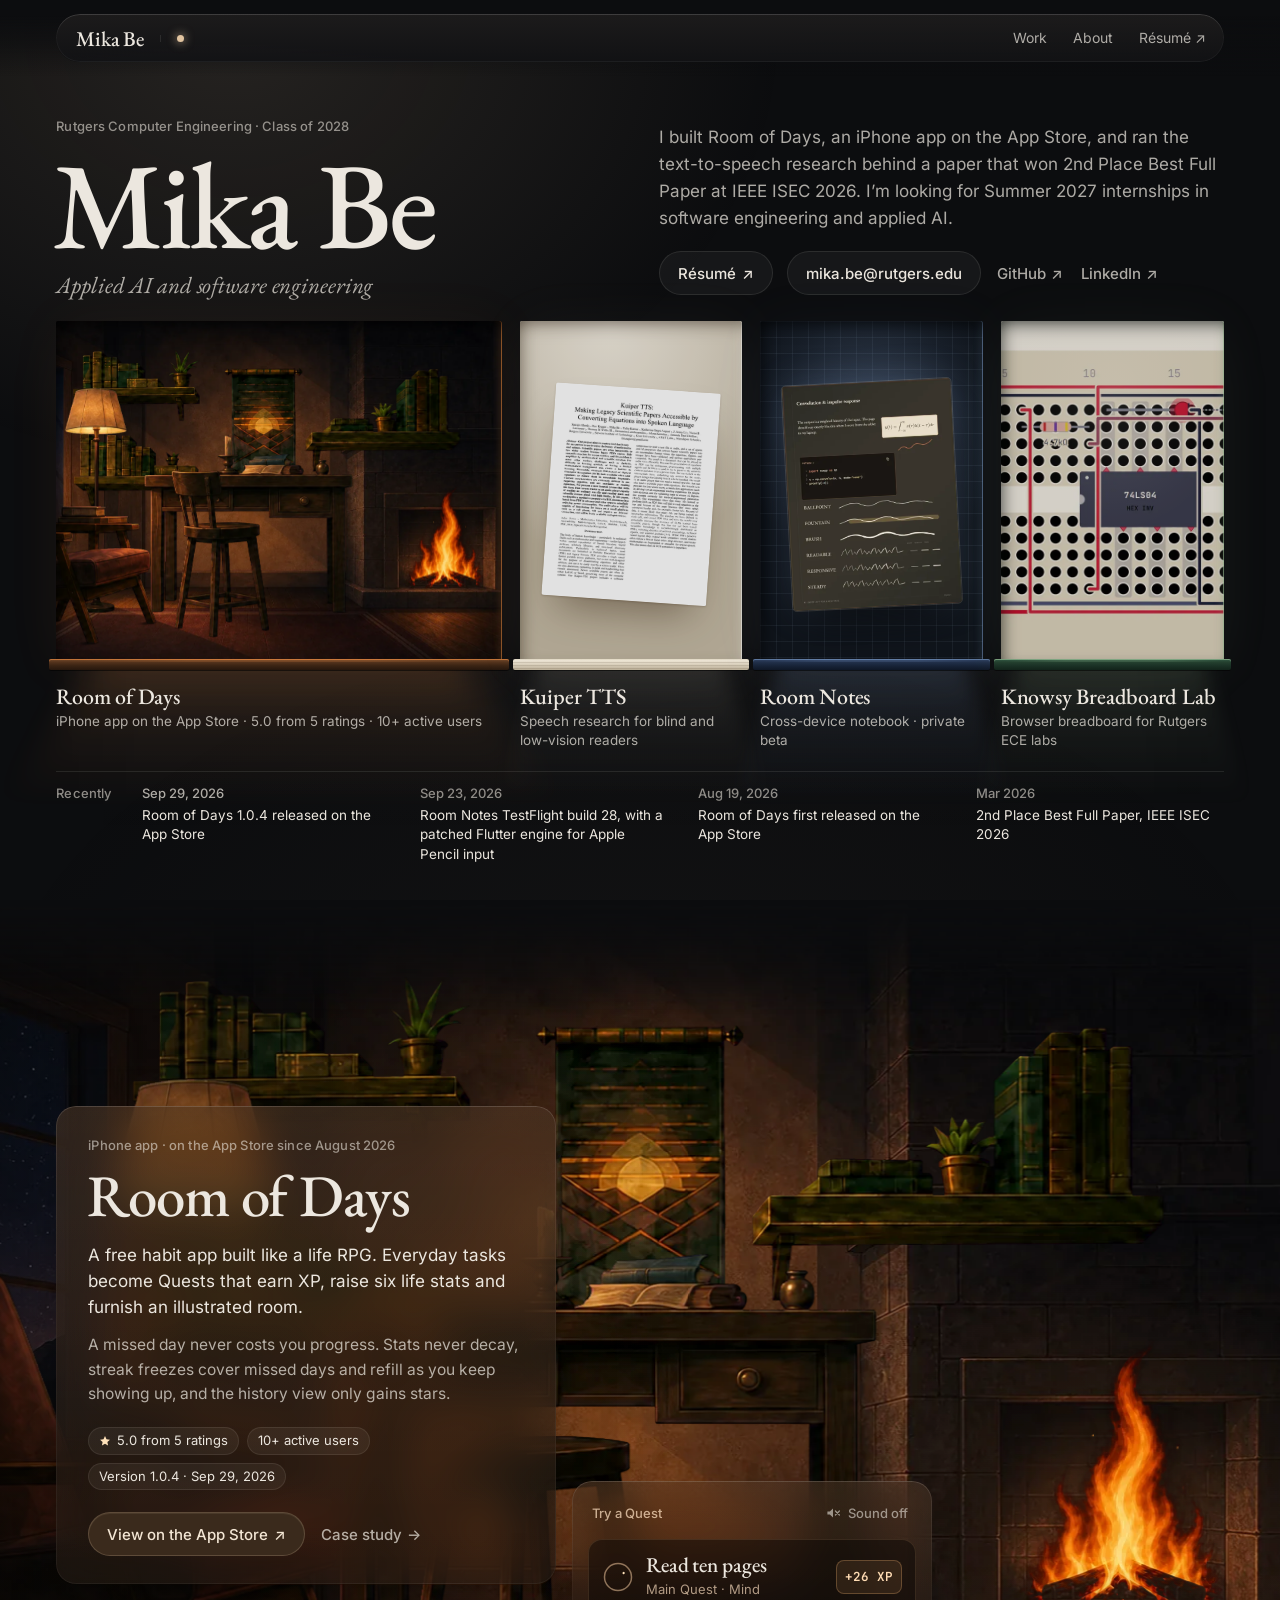
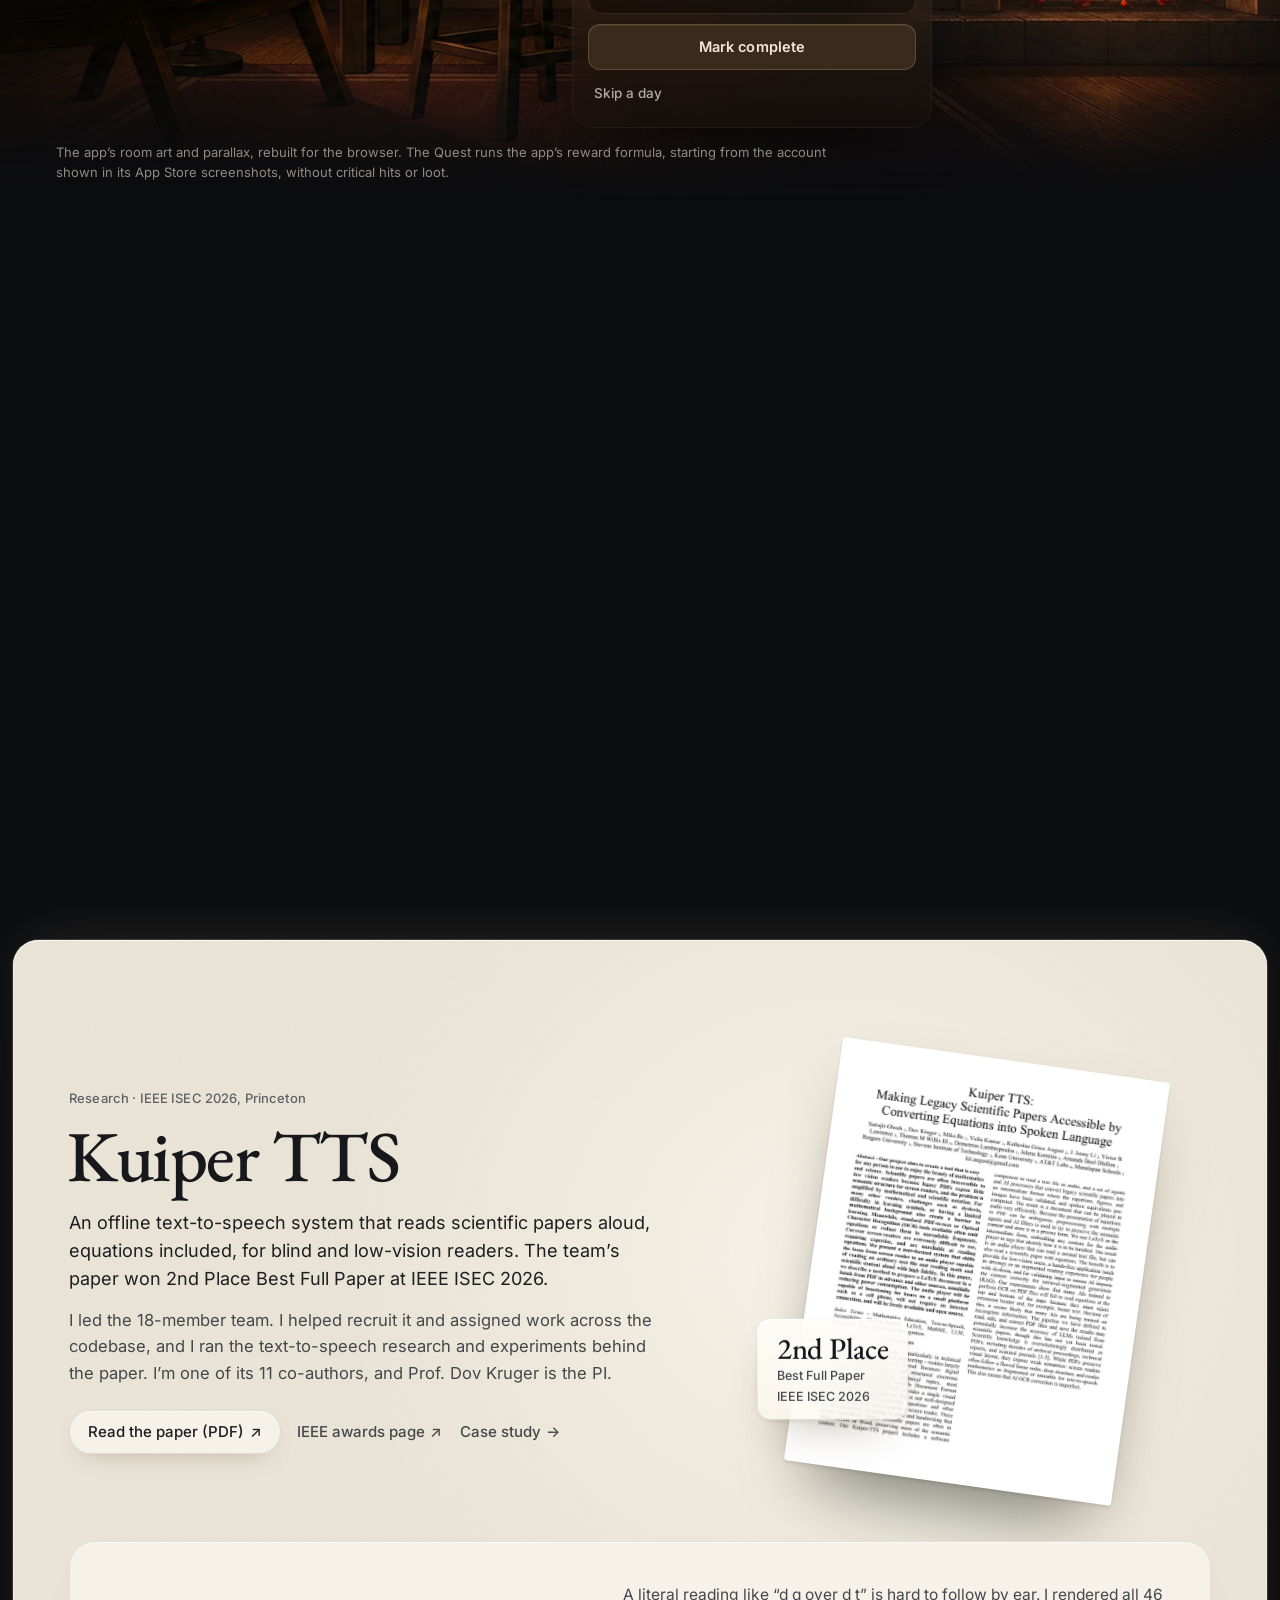
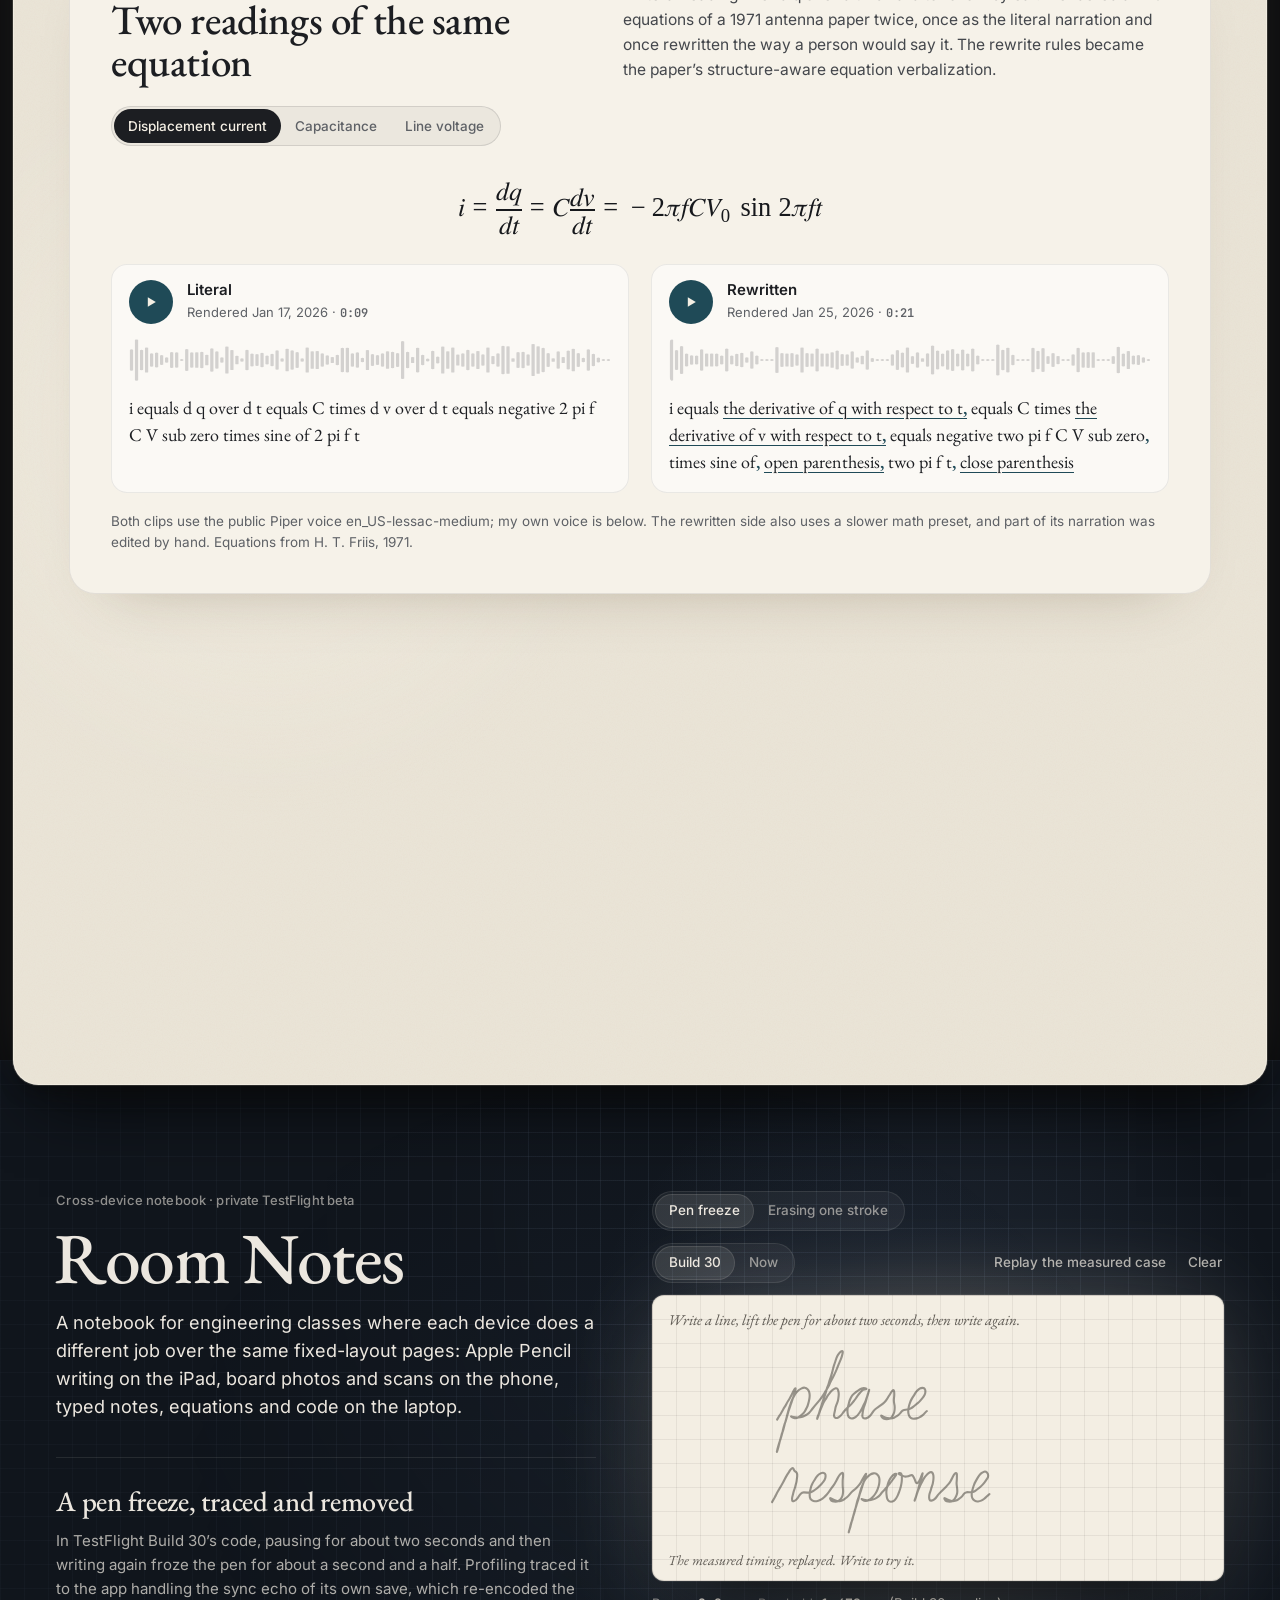
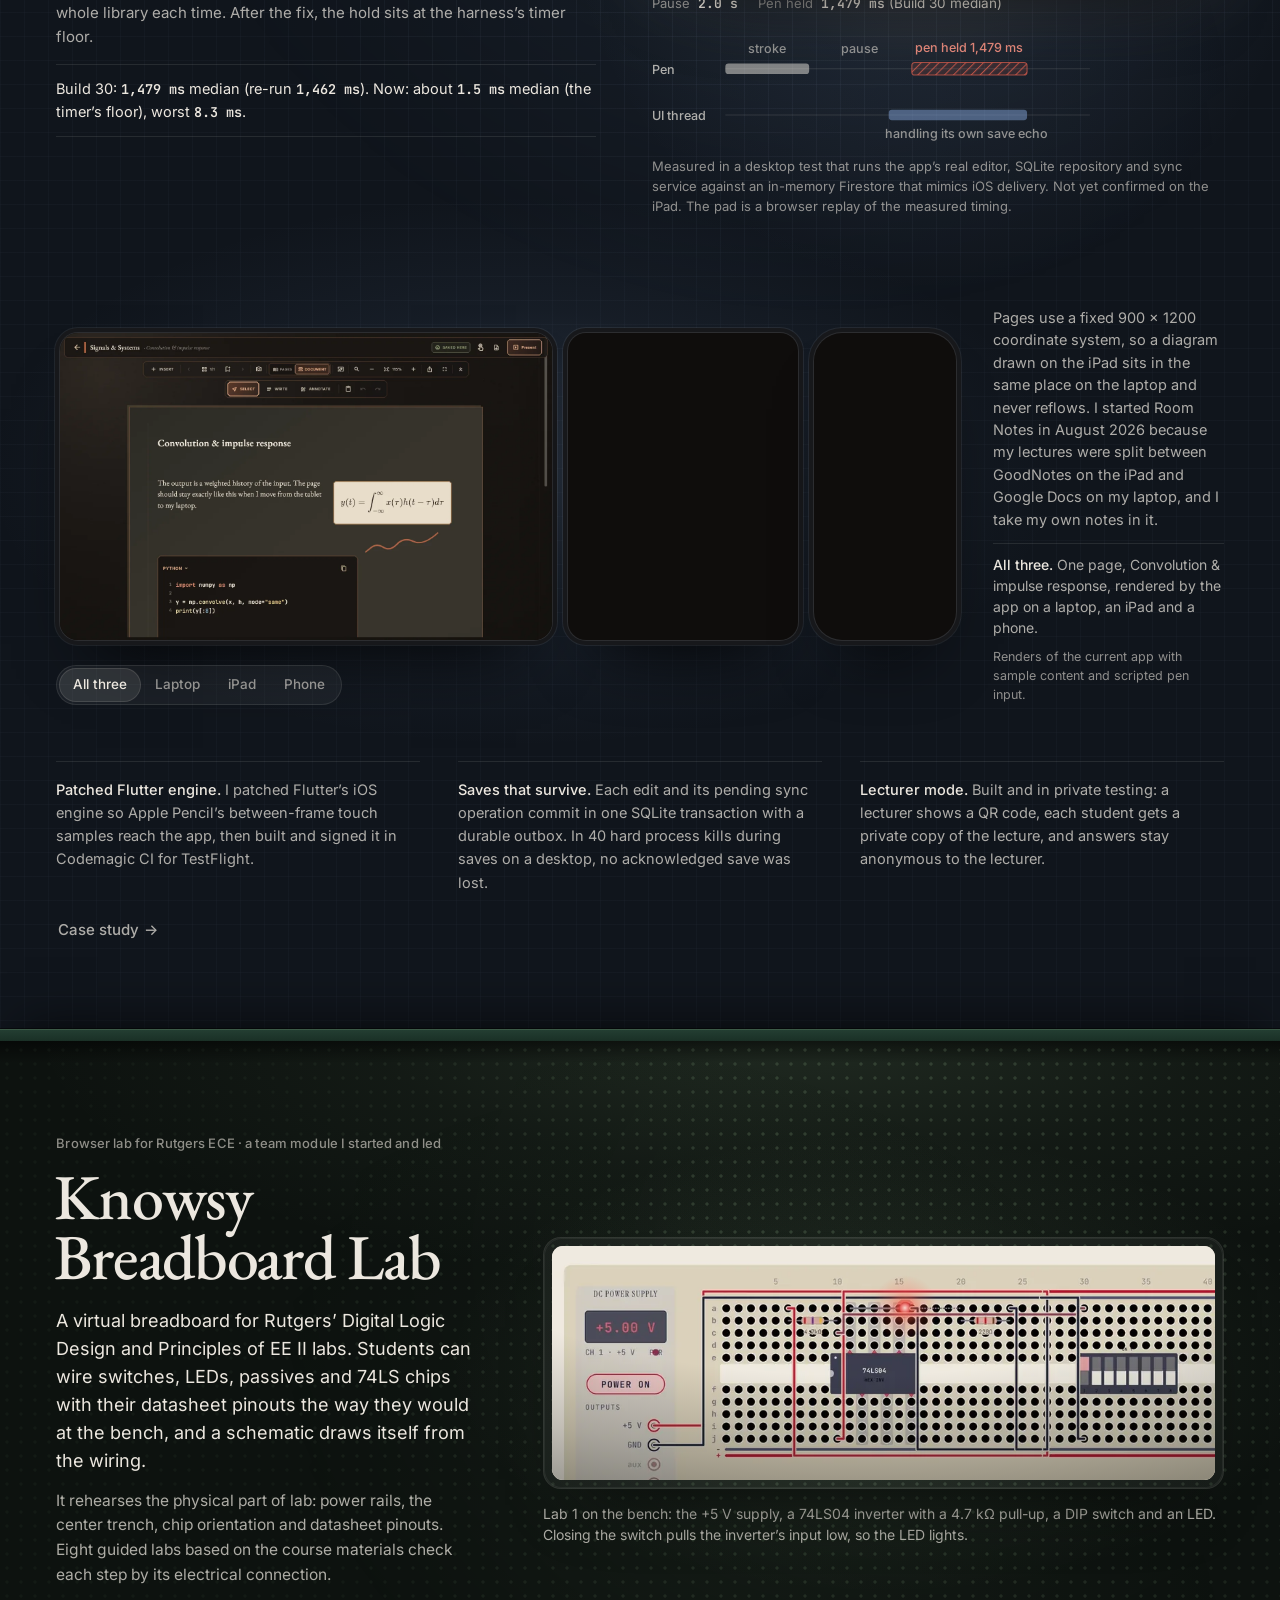
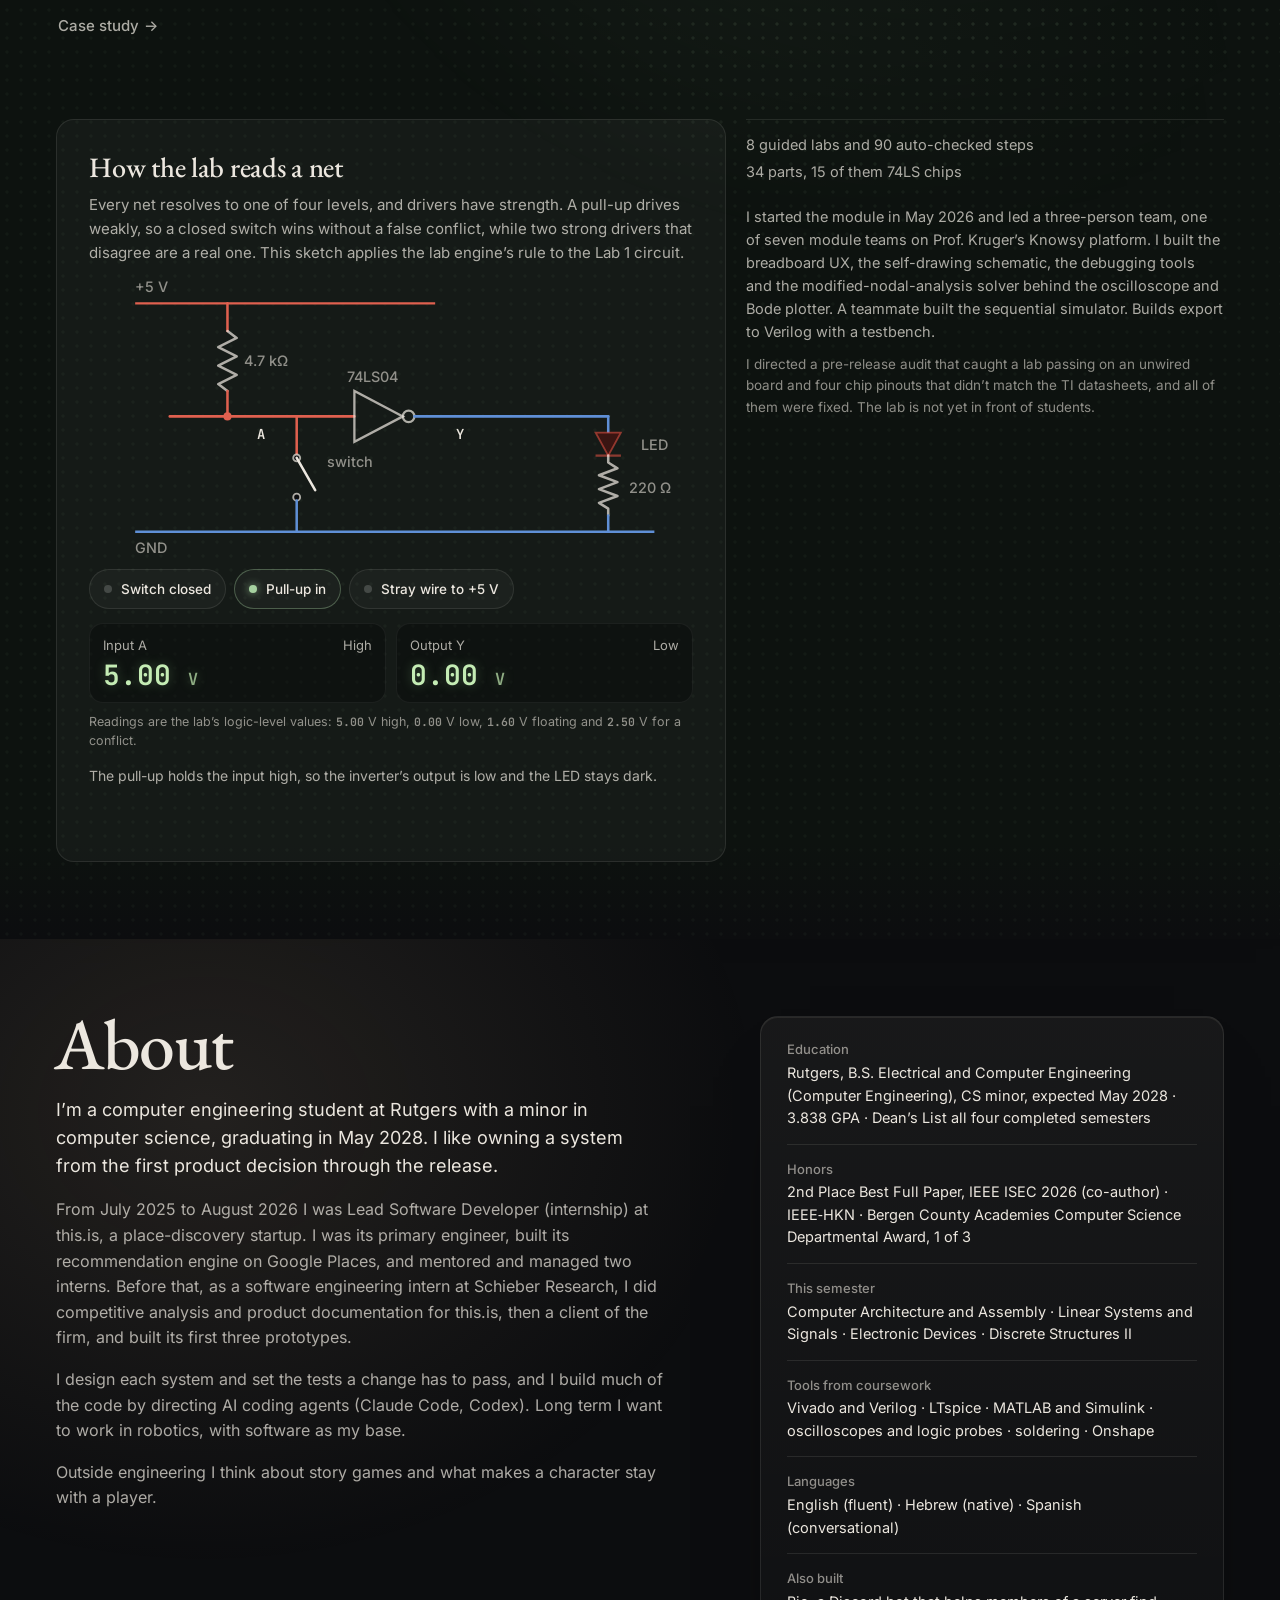
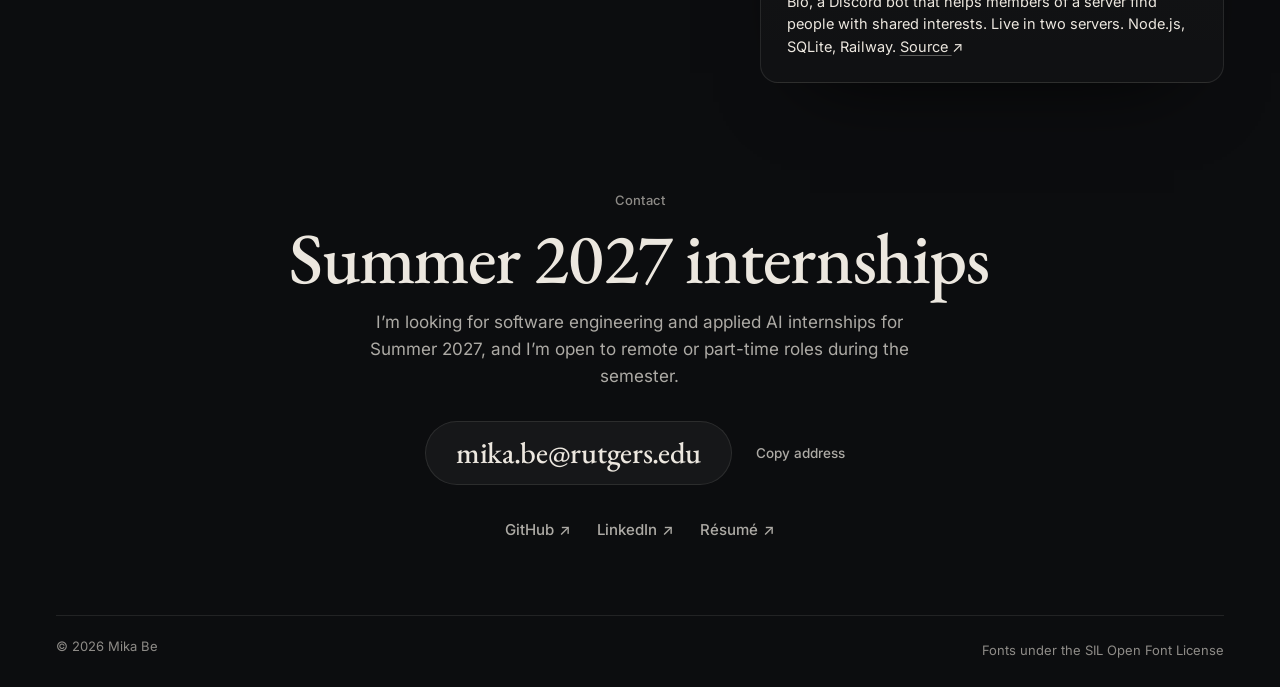
==== index.html @ bb54aee7 "Résumé and About: list English first, then Hebrew (native) Co-Authored-By: Claude Opus 5.5 <noreply@" ====
<!doctype html>
<html lang="en">
<head>
  <meta charset="utf-8" />
  <meta name="viewport" content="width=device-width, initial-scale=1, viewport-fit=cover" />
  <title>Mika Be | Applied AI and Software Engineering</title>
  <meta name="description" content="Mika Be is a computer engineering student at Rutgers looking for Summer 2027 internships. He built Room of Days, an iPhone app on the App Store, and ran the text-to-speech research behind a paper that won 2nd Place Best Full Paper at IEEE ISEC 2026." />
  <meta name="author" content="Mika Be" />
  <link rel="canonical" href="https://mikabe1805.github.io/" />
  <meta name="theme-color" content="#0c0d0f" />
  <meta property="og:type" content="website" />
  <meta property="og:site_name" content="Mika Be" />
  <meta property="og:locale" content="en_US" />
  <meta property="og:title" content="Mika Be | Applied AI and Software Engineering" />
  <meta property="og:description" content="Room of Days on the App Store, the text-to-speech research behind a 2nd Place Best Full Paper at IEEE ISEC 2026, a cross-device notebook and a browser breadboard lab. Looking for Summer 2027 internships." />
  <meta property="og:url" content="https://mikabe1805.github.io/" />
  <meta property="og:image" content="https://mikabe1805.github.io/assets/social-preview.jpg" />
  <meta property="og:image:type" content="image/jpeg" />
  <meta property="og:image:width" content="1200" />
  <meta property="og:image:height" content="630" />
  <meta property="og:image:alt" content="The hall of Mika Be’s portfolio: his name, “Applied AI and software engineering”, and four lit doors for Room of Days, Kuiper TTS, Room Notes and Knowsy." />
  <meta name="twitter:card" content="summary_large_image" />
  <meta name="twitter:title" content="Mika Be | Applied AI and Software Engineering" />
  <meta name="twitter:description" content="Room of Days on the App Store, the text-to-speech research behind a 2nd Place Best Full Paper at IEEE ISEC 2026, a cross-device notebook and a browser breadboard lab. Looking for Summer 2027 internships." />
  <meta name="twitter:image" content="https://mikabe1805.github.io/assets/social-preview.jpg" />
  <meta name="twitter:image:alt" content="The hall of Mika Be’s portfolio: his name, “Applied AI and software engineering”, and four lit doors for Room of Days, Kuiper TTS, Room Notes and Knowsy." />
  <link rel="icon" href="assets/favicon.svg" type="image/svg+xml" />
  <!-- font preloads over http only: from file:// a crossorigin preload is blocked (origin null) and the faces would not load -->
  <script>if (location.protocol !== "file:") ["EBGaramond-Variable", "Inter-Regular"].forEach(function (f) { var l = document.createElement("link"); l.rel = "preload"; l.as = "font"; l.type = "font/woff2"; l.crossOrigin = ""; l.href = "assets/fonts/" + f + ".woff2"; document.head.appendChild(l); });</script>
  <link rel="stylesheet" href="assets/css/site.css" />
  <link rel="stylesheet" href="assets/css/home.css" />
  <noscript><link rel="stylesheet" href="assets/css/noscript.css" /></noscript>
  <script src="assets/js/data.js" defer></script>
  <script src="assets/js/core.js" defer></script>
  <script src="assets/js/depth-room.js" defer></script>
  <script src="assets/js/quest-engine.js" defer></script>
  <script src="assets/js/quest-ui.js" defer></script>
  <script src="assets/js/listen.js" defer></script>
  <script src="assets/js/hand-ref.js" defer></script>
  <script src="assets/js/notes.js" defer></script>
  <script src="assets/js/probe.js" defer></script>
</head>
<body>
  <a class="skip" href="#main">Skip to content</a>
  <div class="world-light" aria-hidden="true">
    <i data-light="hall" class="on"></i><i data-light="rod"></i><i data-light="kuiper"></i><i data-light="notes"></i><i data-light="knowsy"></i><i data-light="shell"></i>
    <i class="peek" data-peek="rod"></i><i class="peek" data-peek="kuiper"></i><i class="peek" data-peek="notes"></i><i class="peek" data-peek="knowsy"></i>
  </div>

  <header class="nav-wrap">
    <nav class="nav glass" data-fixed data-world="hall" aria-label="Main">
      <a class="nav-name" href="#top">Mika Be</a>
      <span class="nav-room empty"><i aria-hidden="true"></i><span></span></span>
      <span class="nav-links">
        <a href="#work">Work</a>
        <a href="#about">About</a>
        <a href="Mika-Be_Resume.pdf" target="_blank" rel="noopener">Résumé<span class="arr" aria-hidden="true">↗</span></a>
      </span>
    </nav>
  </header>

  <main id="main">
    <!-- ================================================================ HALL -->
    <section class="room hall" id="top" data-world="hall" data-room="" aria-labelledby="hall-name">
      <div class="wrap hall-grid">
        <div class="hall-name">
          <p class="kicker">Rutgers Computer Engineering · Class of 2028</p>
          <h1 id="hall-name">Mika Be</h1>
          <p class="role-line">Applied AI and software engineering</p>
        </div>
        <div class="hall-pitch">
          <p class="hall-lead">I built Room of Days, an iPhone app on the App Store, and ran the text-to-speech research behind a paper that won 2nd Place Best Full Paper at IEEE&nbsp;ISEC&nbsp;2026. I’m looking for Summer 2027 internships in software engineering and applied&nbsp;AI.</p>
          <div class="actions">
            <a class="pill" href="Mika-Be_Resume.pdf" target="_blank" rel="noopener">Résumé <span class="arr" aria-hidden="true">↗</span></a>
            <a class="pill" href="mailto:mika.be@rutgers.edu">mika.be@rutgers.edu</a>
            <a class="text-link" href="https://github.com/mikabe1805" target="_blank" rel="noopener">GitHub <span class="arr" aria-hidden="true">↗</span></a>
            <a class="text-link" href="https://www.linkedin.com/in/mika-be" target="_blank" rel="noopener">LinkedIn <span class="arr" aria-hidden="true">↗</span></a>
          </div>
        </div>
      </div>

      <nav class="wrap doors" id="work" aria-label="Selected work">
        <a class="door door--rod" href="#room-of-days" data-peek="rod" data-arrive-focus data-portal="#rod-stage .depth-view" style="--i: 0">
          <span class="door-window">
            <span class="depth-room door-depth" data-depth-room data-pointer="window" data-anchor="0.72 0.58" data-anchor-narrow="1 0.58" data-narrow="1100" data-fire="live" data-fire-margin="12" data-moon="141,292,190,348" data-moon-margin="12" aria-hidden="true">
              <span class="depth-view"><span class="depth-dolly"><span class="depth-camera">
                <span class="plane" data-k="3.0,2.0,1.0"><img src="assets/world/rod-depth-base.webp" alt="" width="1635" height="962" decoding="async" /></span>
                <span class="plane" data-k="3.0,2.0,1.0"><span class="hearth-glow"></span><span class="depth-fire"><span class="fire-flare"><span class="fire-sway">
                  <img data-frame="a" src="assets/world/rod-fire-a.webp" alt="" width="320" height="300" decoding="async" />
                  <img data-frame="b" src="assets/world/rod-fire-b.webp" alt="" width="320" height="300" decoding="async" />
                  <img data-frame="c" src="assets/world/rod-fire-c.webp" alt="" width="320" height="300" decoding="async" />
                </span></span></span></span>
                <span class="plane" data-k="7.2,4.6,2.0"><img src="assets/world/rod-depth-wall.webp" data-src-2x="assets/world/rod-depth-wall@2x.webp" alt="" width="1635" height="962" decoding="async" /></span>
                <span class="plane" data-k="14.0,8.3,3.8"><img src="assets/world/rod-depth-furniture.webp" data-src-2x="assets/world/rod-depth-furniture@2x.webp" alt="" width="1635" height="962" decoding="async" /></span>
                <span class="plane" data-k="24.0,13.5,6.2"><img src="assets/world/rod-depth-foreground.webp" data-src-2x="assets/world/rod-depth-foreground@2x.webp" alt="" width="1635" height="962" decoding="async" /></span>
              </span></span></span>
            </span>
          </span>
          <span class="door-sill" aria-hidden="true"></span>
          <span class="door-text"><strong>Room of Days</strong><small>iPhone app on the App Store · 5.0 from 5 ratings · 10+ active users</small></span>
        </a>
        <a class="door door--paper" href="#kuiper" data-peek="kuiper" data-arrive-focus data-portal="#kuiper .paper-sheet" style="--i: 1">
          <span class="door-window"><img class="door-obj" src="assets/world/kuiper-door.webp" alt="" width="420" height="543" decoding="async" /></span>
          <span class="door-sill" aria-hidden="true"></span>
          <span class="door-text"><strong>Kuiper TTS</strong><small>Speech research for blind and low-vision readers</small></span>
        </a>
        <a class="door door--notes" href="#room-notes" data-peek="notes" data-arrive-focus data-portal="#room-notes .pen-surface" style="--i: 2">
          <span class="door-window"><img class="door-obj" src="assets/world/rn-door-page.webp" alt="" width="480" height="638" decoding="async" /></span>
          <span class="door-sill" aria-hidden="true"></span>
          <span class="door-text"><strong>Room Notes</strong><small>Cross-device notebook · private beta</small></span>
        </a>
        <a class="door door--knowsy" href="#knowsy" data-peek="knowsy" data-arrive-focus data-portal="#knowsy .kn-strip" style="--i: 3">
          <span class="door-window"><img class="door-img" src="assets/world/knowsy-door.webp" alt="" width="560" height="760" decoding="async" /></span>
          <span class="door-sill" aria-hidden="true"></span>
          <span class="door-text"><strong>Knowsy Breadboard Lab</strong><small>Browser breadboard for Rutgers ECE labs</small></span>
        </a>
      </nav>

      <aside class="wrap hall-log" aria-labelledby="log-title">
        <h2 class="kicker" id="log-title">Recently</h2>
        <ol data-swipe-label="Recent updates. Scroll sideways for more.">
          <li><time datetime="2026-09-29">Sep 29, 2026</time><span>Room of Days 1.0.4 released on the App Store</span></li>
          <li><time datetime="2026-09-23">Sep 23, 2026</time><span>Room Notes TestFlight build 28, with a patched Flutter engine for Apple Pencil input</span></li>
          <li><time datetime="2026-08-19">Aug 19, 2026</time><span>Room of Days first released on the App Store</span></li>
          <li><time datetime="2026-03">Mar 2026</time><span>2nd Place Best Full Paper, IEEE ISEC 2026</span></li>
        </ol>
      </aside>
    </section>

    <!-- ================================================================ ROOM OF DAYS -->
    <section class="room rod" id="room-of-days" data-world="rod" data-room="Room of Days" aria-labelledby="rod-title">
      <div class="rod-stage depth-room" id="rod-stage" data-depth-room data-arrive data-fire="live" data-inputs="pointer scroll tilt"
           data-anchor="0.5 0.5" data-anchor-narrow="1 0.6" data-narrow="1200" data-moon="141,292,190,348" data-moon-plate="#rod-plate" data-fire-clear="#quest" data-tilt-button="#rod-tilt" data-tilt-off="#rod-tilt-off">
        <div class="depth-view">
          <div class="depth-dolly">
            <div class="depth-camera" aria-hidden="true">
              <div class="plane" data-k="3.0,2.0,1.0"><img src="assets/world/rod-depth-base.webp" alt="" width="1635" height="962" decoding="async" /></div>
              <div class="plane" data-k="3.0,2.0,1.0">
                <div class="hearth-glow"></div>
                <div class="hearth-flare"></div>
                <div class="depth-fire"><div class="fire-flare"><div class="fire-sway">
                  <img data-frame="a" data-src="assets/world/rod-fire-a.webp" data-src-on="arrive" alt="" width="320" height="300" decoding="async" />
                  <img data-frame="b" src="assets/world/rod-fire-b.webp" alt="" width="320" height="300" decoding="async" />
                  <img data-frame="c" data-src="assets/world/rod-fire-c.webp" data-src-on="arrive" alt="" width="320" height="300" decoding="async" />
                </div></div></div>
              </div>
              <div class="plane" data-k="7.2,4.6,2.0"><img src="assets/world/rod-depth-wall.webp" data-src-2x="assets/world/rod-depth-wall@2x.webp" alt="" width="1635" height="962" decoding="async" /></div>
              <div class="plane" data-k="14.0,8.3,3.8"><img src="assets/world/rod-depth-furniture.webp" data-src-2x="assets/world/rod-depth-furniture@2x.webp" alt="" width="1635" height="962" decoding="async" /></div>
              <div class="plane" data-k="24.0,13.5,6.2"><img src="assets/world/rod-depth-foreground.webp" data-src-2x="assets/world/rod-depth-foreground@2x.webp" alt="" width="1635" height="962" decoding="async" /></div>
              <div class="room-light"></div>
            </div>
          </div>
          <div class="depth-vignette rod-vignette" aria-hidden="true"></div>
          <img class="rod-still" src="assets/world/rod-room-still.webp" alt="" width="1635" height="962" loading="lazy" decoding="async" />
          <button class="tilt-pill glass" type="button" id="rod-tilt" hidden><svg viewBox="0 0 20 20" aria-hidden="true"><rect x="6.6" y="3.2" width="6.8" height="13.6" rx="1.7" transform="rotate(-16 10 10)"/><path d="M2.6 8.2a8.2 8.2 0 0 1 2.3-3.9"/><path d="M17.4 11.8a8.2 8.2 0 0 1-2.3 3.9"/></svg>Tilt to look around</button>
        </div>

        <div class="wrap rod-overlay" data-portal-layer>
          <div class="rod-plate glass" id="rod-plate">
            <p class="kicker">iPhone app · on the App Store since August 2026</p>
            <h2 id="rod-title" tabindex="-1" data-room-heading>Room of Days</h2>
            <p class="rod-p1">A free habit app built like a life RPG. Everyday tasks become Quests that earn XP, raise six life stats and furnish an illustrated room.</p>
            <p class="rod-p2">A missed day never costs you progress. Stats never decay, streak freezes cover missed days and refill as you keep showing up, and the history view only gains stars.</p>
            <ul class="chips" aria-label="App Store facts">
              <li class="chip"><svg class="star" viewBox="0 0 20 20" aria-hidden="true"><path d="M10 1.8l2.5 5.3 5.8.7-4.3 4 1.1 5.7L10 14.7l-5.1 2.8 1.1-5.7-4.3-4 5.8-.7z"/></svg>5.0 from 5 ratings</li>
              <li class="chip">10+ active users</li>
              <li class="chip">Version 1.0.4 · Sep 29, 2026</li>
            </ul>
            <div class="links">
              <a class="pill pill--bronze" href="https://apps.apple.com/us/app/room-of-days/id6781401469" target="_blank" rel="noopener">View on the App Store <span class="arr" aria-hidden="true">↗</span></a>
              <a class="text-link" href="projects/room-of-days.html">Case study <span class="arr arr--fwd" aria-hidden="true">→</span></a>
            </div>
          </div>
        </div>
        <div class="quest glass" id="quest" data-portal-layer data-quest data-quest-room="#rod-stage" role="group" aria-labelledby="quest-kicker">
          <div class="quest-head">
            <p class="kicker" id="quest-kicker">Try a Quest</p>
            <button class="sound-toggle" type="button" aria-pressed="false" aria-label="Sound" data-sound-toggle>
              <svg viewBox="0 0 20 20" aria-hidden="true"><path class="spk" d="M3 8h3l4-3.5v11L6 12H3z"/><path class="wv" d="M13 7.5c1.2 1.4 1.2 3.6 0 5M15.2 5.5c2.3 2.6 2.3 6.4 0 9"/><path class="mt" d="M13 7.5l5 5M18 7.5l-5 5"/></svg>
              <span data-sound-label>Sound off</span>
            </button>
          </div>
          <div class="quest-card">
            <span class="quest-ring" aria-hidden="true"><svg viewBox="0 0 32 32"><circle cx="16" cy="16" r="13.5"/><path d="M10.5 16.4l3.6 3.6 7.6-8"/></svg></span>
            <div>
              <p class="quest-title">Read ten pages</p>
              <p class="quest-sub">Main Quest · Mind</p>
            </div>
            <span class="quest-badge num" data-q-badge>+26 XP</span>
          </div>
          <button class="pill pill--bronze quest-main" type="button" data-q-act="complete">Mark complete</button>
          <div class="quest-more">
            <button class="text-btn" type="button" data-q-act="skip">Skip a day</button>
            <button class="text-btn" type="button" data-q-act="undo" hidden>Undo</button>
            <button class="text-btn" type="button" data-q-act="reset" hidden>Start over</button>
          </div>
          <div class="quest-receipt" data-q-receipt hidden>
            <div data-q-pay>
              <p class="kicker">Quest complete</p>
              <p class="receipt-main"><span class="xp" data-q-xp>+26 XP</span> · <span data-q-glim>+8 Glimmers</span></p>
              <p class="receipt-stat num">Mind <b data-q-stat-from>116</b> → <b data-q-stat-to>122</b> <span data-q-stat-gain>(+6)</span></p>
              <p class="formula num" data-q-chips></p>
              <ol class="ladder" data-q-ladder aria-label="Same-day repeat payout">
                <li><b>100%</b><span>1st</span></li>
                <li><b>50%</b><span>2nd</span></li>
                <li><b>25%</b><span>3rd</span></li>
                <li><b>10%</b><span>4th+</span></li>
              </ol>
            </div>
            <p class="receipt-note" data-q-note></p>
          </div>
          <p class="sr-only" aria-live="polite" data-q-status></p>
        </div>
        <p class="wrap rod-caption" data-portal-layer><span>The app’s room art and parallax, rebuilt for the browser. The Quest runs the app’s reward formula, starting from the account shown in its App Store screenshots, without critical hits or loot.</span> <span class="tilt-off" id="rod-tilt-off" hidden>Motion access was declined, so the room stays still.</span></p>
      </div>

      <div class="wrap rod-more">
        <figure class="store" data-reveal>
          <figcaption class="kicker">From the App Store listing</figcaption>
          <div class="store-row">
            <div class="store-item">
              <button class="phone-frame" type="button" data-zoom="assets/world/rod-store-quests.webp" data-caption="Today’s Quests. Six life stats sit above the Choose today prompt and the day’s open Quests; Read ten pages is the main Quest at +26 XP.">
                <img data-src="assets/world/rod-store-quests.webp" alt="Room of Days Quests screen: level 18 at 284 of 870 XP, six life stats, the Choose today prompt and Read ten pages, the main Quest, at +26 XP." width="645" height="1398" decoding="async" /><noscript><img src="assets/world/rod-store-quests.webp" alt="Room of Days Quests screen: level 18 at 284 of 870 XP, six life stats, the Choose today prompt and Read ten pages, the main Quest, at +26 XP." width="645" height="1398" decoding="async" /></noscript>
              </button>
              <p class="caption"><strong>Today’s Quests.</strong> Six life stats sit above the Choose today prompt and the day’s open Quests; Read ten pages is the main Quest at +26&nbsp;XP.</p>
            </div>
            <div class="store-item">
              <button class="phone-frame" type="button" data-zoom="assets/world/rod-store-workshop.webp" data-caption="The Workshop. The Steward, an optional character, asks what you’re working on and opens a Quest or helps shape a new route. His lines are pre-written, with no AI chat.">
                <img data-src="assets/world/rod-store-workshop.webp" alt="The Workshop: the Steward at his bench asks what we are working on, with two Quests on the board and one route to shape." width="645" height="1398" decoding="async" /><noscript><img src="assets/world/rod-store-workshop.webp" alt="The Workshop: the Steward at his bench asks what we are working on, with two Quests on the board and one route to shape." width="645" height="1398" decoding="async" /></noscript>
              </button>
              <p class="caption"><strong>The Workshop.</strong> The Steward, an optional character, asks what you’re working on and opens a Quest or helps shape a new route. His lines are pre-written, with no AI chat.</p>
            </div>
            <div class="store-item">
              <button class="phone-frame" type="button" data-zoom="assets/world/rod-store-reward.webp" data-caption="A finished Quest. +26 XP, +8 Glimmers and +6 Mind land together, the streak multiplier shows ×1.6, and the receipt offers swipe to undo.">
                <img data-src="assets/world/rod-store-reward.webp" alt="A Quest complete receipt: +26 XP and +8 Glimmers, +6 Mind, streak ×1.6, and swipe to undo." width="645" height="1398" decoding="async" /><noscript><img src="assets/world/rod-store-reward.webp" alt="A Quest complete receipt: +26 XP and +8 Glimmers, +6 Mind, streak ×1.6, and swipe to undo." width="645" height="1398" decoding="async" /></noscript>
              </button>
              <p class="caption"><strong>A finished Quest.</strong> +26&nbsp;XP, +8&nbsp;Glimmers and +6&nbsp;Mind land together, the streak multiplier shows ×1.6, and the receipt offers swipe to undo.</p>
            </div>
          </div>
        </figure>
        <div class="rod-aside" data-reveal>
          <p class="rod-credit">I came up with Room of Days and took it from idea through Apple review on my own.</p>
          <ul class="spec-strip" aria-label="How it is built">
            <li>Flutter and Dart</li>
            <li>Offline-first save on the phone</li>
            <li>TypeScript Cloud Functions with App Check and App Attest</li>
            <li>Codemagic CI, builds up to 49 across versions 1.0.0 to 1.0.4</li>
          </ul>
          <a class="text-link rod-case" href="projects/room-of-days.html">Case study: how it’s built, the reward engine and six rooms <span class="arr arr--fwd" aria-hidden="true">→</span></a>
        </div>
      </div>
    </section>

    <!-- ================================================================ KUIPER -->
    <section class="room kuiper tex-paper" data-lamp id="kuiper" data-world="kuiper" data-room="Kuiper TTS" aria-labelledby="kuiper-title">
      <span class="portal-box" aria-hidden="true"></span>
      <div class="wrap kuiper-top">
        <div class="kuiper-copy">
          <p class="kicker">Research · IEEE ISEC 2026, Princeton</p>
          <h2 id="kuiper-title" tabindex="-1" data-room-heading>Kuiper TTS</h2>
          <p class="lead">An offline text-to-speech system that reads scientific papers aloud, equations included, for blind and low-vision readers. The team’s paper won 2nd Place Best Full Paper at IEEE&nbsp;ISEC&nbsp;2026.</p>
          <p class="body-2">I led the 18-member team. I helped recruit it and assigned work across the codebase, and I ran the text-to-speech research and experiments behind the paper. I’m one of its 11 co-authors, and Prof. Dov Kruger is the PI.</p>
          <div class="links">
            <a class="pill pill--light" href="kuiper-tts-paper.pdf" target="_blank" rel="noopener">Read the paper (PDF) <span class="arr" aria-hidden="true">↗</span></a>
            <a class="text-link" href="https://ewh.ieee.org/conf/stem/awards.html" target="_blank" rel="noopener">IEEE awards page <span class="arr" aria-hidden="true">↗</span></a>
            <a class="text-link" href="projects/kuiper-tts.html">Case study <span class="arr arr--fwd" aria-hidden="true">→</span></a>
          </div>
        </div>
        <a class="paper" href="kuiper-tts-paper.pdf" target="_blank" rel="noopener" data-tilt-card="2" aria-label="Open the Kuiper TTS paper (PDF)">
          <span class="paper-sheet"><img src="assets/kuiper-paper.webp" srcset="assets/kuiper-paper-800.webp 800w, assets/kuiper-paper.webp 1082w" sizes="(max-width: 699px) 186px, (max-width: 900px) 270px, 330px" alt="First page of the paper: Kuiper TTS, Making Legacy Scientific Papers Accessible by Converting Equations into Spoken Language." width="1082" height="1400" loading="lazy" decoding="async" /></span>
          <span class="seal glass" data-portal-layer><b>2nd Place</b><small>Best Full Paper</small><small>IEEE ISEC 2026</small></span>
        </a>
      </div>

      <div class="wrap">
        <div class="listen matte" id="listen-home" data-listen data-flag="abClips" data-reveal>
          <div class="listen-head">
            <h3>Two readings of the same equation</h3>
            <p class="body-2">A literal reading like “d q over d t” is hard to follow by ear. I rendered all 46 equations of a 1971 antenna paper twice, once as the literal narration and once rewritten the way a person would say it. The rewrite rules became the paper’s structure-aware equation verbalization.</p>
          </div>
          <div class="seg eq-tabs" role="tablist" aria-label="Equation">
            <button type="button" role="tab" id="tab-eq0003" data-eq="eq0003" aria-selected="true" aria-controls="listen-panel">Displacement current</button>
            <button type="button" role="tab" id="tab-eq0002" data-eq="eq0002" aria-selected="false" aria-controls="listen-panel" tabindex="-1">Capacitance</button>
            <button type="button" role="tab" id="tab-eq0004" data-eq="eq0004" aria-selected="false" aria-controls="listen-panel" tabindex="-1">Line voltage</button>
            <i class="seg-ink" aria-hidden="true"></i>
          </div>
          <div id="listen-panel" role="tabpanel" aria-labelledby="tab-eq0003">
            <div class="eq-display">
              <math display="block" data-eq-math="eq0003" aria-label="i equals d q over d t equals C d v over d t equals minus 2 pi f C V zero sine 2 pi f t"><mi>i</mi><mo>=</mo><mfrac><mrow><mi>d</mi><mi>q</mi></mrow><mrow><mi>d</mi><mi>t</mi></mrow></mfrac><mo>=</mo><mi>C</mi><mfrac><mrow><mi>d</mi><mi>v</mi></mrow><mrow><mi>d</mi><mi>t</mi></mrow></mfrac><mo>=</mo><mo>&minus;</mo><mn>2</mn><mi>&pi;</mi><mi>f</mi><mi>C</mi><msub><mi>V</mi><mn>0</mn></msub><mo lspace="0.2em">sin</mo><mn>2</mn><mi>&pi;</mi><mi>f</mi><mi>t</mi></math>
              <math display="block" data-eq-math="eq0002" hidden aria-label="C equals epsilon s over d farads"><mi>C</mi><mo>=</mo><mi>&epsilon;</mi><mfrac><mi>s</mi><mi>d</mi></mfrac><mspace width="0.4em"/><mtext>farads</mtext></math>
              <math display="block" data-eq-math="eq0004" hidden aria-label="d v sub x equals minus L d x times d i sub x over d t"><mi>d</mi><msub><mi>v</mi><mi>x</mi></msub><mo>=</mo><mo>&minus;</mo><mi>L</mi><mspace width="0.17em"/><mi>d</mi><mi>x</mi><mfrac><mrow><mi>d</mi><msub><mi>i</mi><mi>x</mi></msub></mrow><mrow><mi>d</mi><mi>t</mi></mrow></mfrac></math>
            </div>
            <div class="ab">
              <div class="player" data-player data-kind="lit" data-label="the literal reading">
                <div class="player-top">
                  <button class="play" type="button" aria-label="Play the literal reading"><svg viewBox="0 0 20 20" aria-hidden="true"><path class="i-play" d="M6 4l10 6-10 6z"/><path class="i-pause" d="M5.5 4h3v12h-3zM11.5 4h3v12h-3z"/></svg></button>
                  <div><p class="player-name">Literal</p><p class="player-meta">Rendered <span data-date>Jan 17, 2026</span> · <span class="num" data-dur>0:09</span></p></div>
                </div>
                <svg class="wave" data-wave viewBox="0 0 96 32" preserveAspectRatio="none" role="slider" tabindex="0" aria-label="Seek the literal reading" aria-valuemin="0" aria-valuemax="8.9" aria-valuenow="0"></svg>
                <p class="transcript" data-transcript>i equals d q over d t equals C times d v over d t equals negative 2 pi f C V sub zero times sine of 2 pi f t</p>
                <audio preload="none" src="audio/world/eq0003-lit.m4a" controls></audio>
              </div>
              <div class="player" data-player data-kind="new" data-label="the rewritten reading">
                <div class="player-top">
                  <button class="play" type="button" aria-label="Play the rewritten reading"><svg viewBox="0 0 20 20" aria-hidden="true"><path class="i-play" d="M6 4l10 6-10 6z"/><path class="i-pause" d="M5.5 4h3v12h-3zM11.5 4h3v12h-3z"/></svg></button>
                  <div><p class="player-name">Rewritten</p><p class="player-meta">Rendered <span data-date>Jan 25, 2026</span> · <span class="num" data-dur>0:21</span></p></div>
                </div>
                <svg class="wave" data-wave viewBox="0 0 96 32" preserveAspectRatio="none" role="slider" tabindex="0" aria-label="Seek the rewritten reading" aria-valuemin="0" aria-valuemax="20.8" aria-valuenow="0"></svg>
                <p class="transcript" data-transcript>i equals the derivative of q with respect to t, equals C times the derivative of v with respect to t, equals negative two pi f C V sub zero, times sine of, open parenthesis, two pi f t, close parenthesis</p>
                <audio preload="none" src="audio/world/eq0003-new.m4a" controls></audio>
              </div>
            </div>
          </div>
          <p class="listen-foot">Both clips use the public Piper voice en_US-lessac-medium; my own voice is below. The rewritten side also uses a slower math preset, and part of its narration was edited by hand. Equations from H.&nbsp;T. Friis, 1971.</p>
        </div>

        <div class="voice" data-reveal>
          <div class="voice-copy">
            <h3>A voice trained on my own recordings</h3>
            <p class="body-2">I recorded 886 clips, about 41 minutes, with a terminal recording tool I built that stops on silence and lets me keep or redo each take. A one-command pipeline on the lab’s Jetstream2 GPU allocation trims and normalizes the audio, rejects clipped or noisy takes, trains the voice and exports it to ONNX.</p>
            <p class="body-2">When one version developed audible pitch jumps, I traced them to an augmentation step that resampled the audio and shifted its pitch by about a semitone. I replaced it with time-stretching and retrained<span data-flag="voiceV5">; version 5 is the voice after that fix</span>.</p>
          </div>
          <div class="voice-players">
            <div class="player" data-player data-clip="voice-v3-gaussian" data-label="version 3 of my voice reading the Gaussian integral">
              <div class="player-top">
                <button class="play" type="button" aria-label="Play version 3 of my voice reading the Gaussian integral"><svg viewBox="0 0 20 20" aria-hidden="true"><path class="i-play" d="M6 4l10 6-10 6z"/><path class="i-pause" d="M5.5 4h3v12h-3zM11.5 4h3v12h-3z"/></svg></button>
                <div><p class="player-name">Version 3</p><p class="player-meta">mika_science_v3 · <span class="num" data-dur>0:06</span></p></div>
                <math class="mini-eq" aria-label="integral from 0 to infinity of e to the minus x squared d x equals square root of pi over 2"><msubsup><mo>&int;</mo><mn>0</mn><mi>&infin;</mi></msubsup><msup><mi>e</mi><mrow><mo>&minus;</mo><msup><mi>x</mi><mn>2</mn></msup></mrow></msup><mspace width="0.17em"/><mi>d</mi><mi>x</mi><mo>=</mo><mfrac><msqrt><mi>&pi;</mi></msqrt><mn>2</mn></mfrac></math>
              </div>
              <svg class="wave" data-wave viewBox="0 0 96 32" preserveAspectRatio="none" role="slider" tabindex="0" aria-label="Seek version 3" aria-valuemin="0" aria-valuemax="6.2" aria-valuenow="0"></svg>
              <p class="transcript" data-transcript>The integral from zero to infinity of e to the negative x squared, d x, equals the square root of pi over two.</p>
              <audio preload="none" src="audio/world/voice-v3-gaussian.m4a" controls></audio>
            </div>
            <div class="player" data-player data-clip="voice-v5-rl" data-flag="voiceV5" data-label="version 5 of my voice">
              <div class="player-top">
                <button class="play" type="button" aria-label="Play version 5 of my voice"><svg viewBox="0 0 20 20" aria-hidden="true"><path class="i-play" d="M6 4l10 6-10 6z"/><path class="i-pause" d="M5.5 4h3v12h-3zM11.5 4h3v12h-3z"/></svg></button>
                <div><p class="player-name">Version 5</p><p class="player-meta">mika_science_v5 · <span class="num" data-dur>0:03</span></p></div>
              </div>
              <svg class="wave" data-wave viewBox="0 0 96 32" preserveAspectRatio="none" role="slider" tabindex="0" aria-label="Seek version 5" aria-valuemin="0" aria-valuemax="3.3" aria-valuenow="0"></svg>
              <p class="transcript" data-transcript>For an RL circuit, the time constant is L over R.</p>
              <audio preload="none" src="audio/world/voice-v5-rl.m4a" controls></audio>
            </div>
          </div>
        </div>
      </div>
    </section>

    <!-- ================================================================ ROOM NOTES -->
    <section class="room notes tex-grid" data-lamp id="room-notes" data-world="notes" data-room="Room Notes" aria-labelledby="rn-title">
      <span class="portal-box" aria-hidden="true"></span>
      <div class="wrap notes-top" data-pen-pad data-mode="b30">
        <div class="notes-copy">
          <p class="kicker">Cross-device notebook · private TestFlight beta</p>
          <h2 id="rn-title" tabindex="-1" data-room-heading>Room Notes</h2>
          <p class="lead">A notebook for engineering classes where each device does a different job over the same fixed-layout pages: Apple Pencil writing on the iPad, board photos and scans on the phone, typed notes, equations and code on the laptop.</p>
          <div class="pen-copy">
            <h3 id="pen-title">A pen freeze, traced and removed</h3>
            <p class="body-2">In TestFlight Build 30’s code, pausing for about two seconds and then writing again froze the pen for about a second and a half. Profiling traced it to the app handling the sync echo of its own save, which re-encoded the whole library each time. After the fix, the hold sits at the harness’s timer floor.</p>
            <p class="pen-result">Build 30: <span class="num">1,479 ms</span> median (re-run <span class="num">1,462 ms</span>). Now: about <span class="num">1.5 ms</span> median (the timer’s floor), worst <span class="num">8.3 ms</span>.</p>
          </div>
        </div>
        <div class="pen-stage">
          <span class="lamp pen-lamp" aria-hidden="true"></span>
          <div class="seg proof-tabs" role="tablist" aria-label="Two fixes, replayed">
            <button type="button" role="tab" id="proof-pen" aria-selected="true" aria-controls="proof-pen-panel">Pen freeze</button>
            <button type="button" role="tab" id="proof-erase" aria-selected="false" aria-controls="proof-erase-panel" tabindex="-1">Erasing one stroke</button>
            <i class="seg-ink" aria-hidden="true"></i>
          </div>
          <div class="proof-stack">
            <div class="proof-panel" id="proof-pen-panel" role="tabpanel" aria-labelledby="proof-pen">
              <div class="pen-bar">
                <div class="seg" role="group" aria-label="Code version">
                  <button type="button" data-pen-mode="b30" aria-pressed="true">Build 30</button>
                  <button type="button" data-pen-mode="now" aria-pressed="false">Now</button>
                  <i class="seg-ink" aria-hidden="true"></i>
                </div>
                <div class="pen-actions">
                  <button class="text-btn" type="button" data-pen-replay>Replay the measured case</button>
                  <button class="text-btn" type="button" data-pen-clear>Clear</button>
                </div>
              </div>
              <div class="pen-surface">
                <canvas role="img" aria-label="Writing pad. Draw with a mouse, finger or pen, or use Replay the measured case."></canvas>
                <p class="pen-instr">Write a line, lift the pen for about two seconds, then write again.</p>
                <span class="pen-held-flag" aria-hidden="true"><i></i>Pen held</span>
                <span class="pen-ref-tag" aria-hidden="true">The measured timing, replayed. Write to try it.</span>
              </div>
              <div class="pen-under">
                <dl class="pen-read" aria-live="polite">
                  <div><dt>Pause</dt><dd data-pen-pause>none yet</dd></div>
                  <div><dt>Pen held</dt><dd data-pen-held>none yet</dd></div>
                </dl>
                <p class="pen-hint" data-pen-hint hidden>The replay models only the two-second pause the benchmark reports.</p>
              </div>
              <svg class="pen-timeline" viewBox="0 0 420 108" role="img" aria-labelledby="tl-desc">
                <desc id="tl-desc">Timeline. Build 30: after the pause, the UI thread is busy handling its own save echo, and the pen is held for 1,479 ms until the ink flushes. Now: the ink appears right away.</desc>
                <defs><pattern id="pen-hatch" width="6" height="6" patternUnits="userSpaceOnUse" patternTransform="rotate(45)"><rect width="6" height="6" fill="rgb(224 96 79 / .14)"/><line x1="0" y1="0" x2="0" y2="6" stroke="rgb(224 96 79 / .75)" stroke-width="2"/></pattern></defs>
                <text class="row-label" x="0" y="43">Pen</text>
                <text class="row-label" x="0" y="87">UI thread</text>
                <line class="axis" x1="70" y1="38" x2="418" y2="38"/>
                <line class="axis" x1="70" y1="82" x2="418" y2="82"/>
                <rect class="seg-pen" x="70" y="33" width="80" height="10" rx="3"/>
                <text x="110" y="23" text-anchor="middle">stroke</text>
                <text x="198" y="23" text-anchor="middle">pause</text>
                <g class="mode-b30">
                  <rect class="seg-held" x="248" y="32" width="110" height="12" rx="3"/>
                  <text x="303" y="22" text-anchor="middle" style="fill: #e88a7c">pen held 1,479 ms</text>
                  <rect class="seg-ink" x="362" y="33" width="56" height="10" rx="3"/>
                  <rect class="seg-ui" x="226" y="77" width="132" height="10" rx="3"/>
                  <text x="300" y="104" text-anchor="middle">handling its own save echo</text>
                </g>
                <g class="mode-now">
                  <rect class="seg-ink" x="248" y="33" width="170" height="10" rx="3"/>
                  <rect class="seg-ui-small" x="248" y="77" width="3" height="10" rx="1"/>
                  <text x="333" y="23" text-anchor="middle">ink right away</text>
                </g>
              </svg>
              <p class="pen-method">Measured in a desktop test that runs the app’s real editor, SQLite repository and sync service against an in-memory Firestore that mimics iOS delivery. Not yet confirmed on the iPad. The pad is a browser replay of the measured timing.</p>
            </div>
            <div class="proof-panel erase-panel" id="proof-erase-panel" role="tabpanel" aria-labelledby="proof-erase" data-erase-grid data-erase-ink="paper" hidden>
              <div class="pen-bar">
                <div class="seg" role="group" aria-label="Code version">
                  <button type="button" data-erase-mode="b30" aria-pressed="true">Build 30</button>
                  <button type="button" data-erase-mode="now" aria-pressed="false">Now</button>
                  <i class="seg-ink" aria-hidden="true"></i>
                </div>
                <p class="erase-count"><span data-erase-count aria-live="polite"><b class="num">~1,000</b> of 2,000 strokes re-recorded</span> · one dot per stroke</p>
              </div>
              <div class="erase-sheet"><canvas class="erase-canvas" role="img" aria-label="2,000 dots, one per stroke. Lit dots are the strokes one erase re-records."></canvas></div>
              <p class="erase-text">In Build 30’s code, one erase on a 2,000-stroke test page re-recorded about 1,000 strokes. Ink now lives in stable groups of at most 32, so the same erase touches about 30.</p>
            </div>
          </div>
        </div>
      </div>

      <figure class="wrap devices notes-devices" data-devices data-default="all" data-default-narrow="phone">
        <span class="lamp devices-lamp" aria-hidden="true"></span>
        <div class="device-stage" id="device-stage" role="tabpanel" aria-labelledby="dev-all" data-device-stage data-active="all">
          <button class="device device--laptop" type="button" data-device="laptop" data-zoom="assets/world/rn-laptop.webp" data-caption="Laptop. Typed text, a rendered convolution integral and a Python block on the page.">
            <img src="assets/world/rn-laptop.webp" alt="Room Notes on a laptop: the page Convolution and impulse response with typed text, a rendered convolution integral and a Python code block." width="1440" height="900" loading="lazy" decoding="async" />
          </button>
          <button class="device device--ipad" type="button" data-device="ipad" data-zoom="assets/world/rn-ipad.webp" data-caption="iPad. The same page, with rows of pen strokes written below it.">
            <img src="assets/world/rn-ipad.webp" alt="Room Notes on an iPad: the same Convolution and impulse response page, with rows of pen strokes written below it." width="1024" height="1366" loading="lazy" decoding="async" />
          </button>
          <button class="device device--phone" type="button" data-device="phone" data-zoom="assets/world/rn-phone-page.webp" data-caption="Phone. The same page, Convolution &amp; impulse response, in reading mode." data-zoom-solo="assets/world/rn-phone-photo.webp" data-caption-solo="Phone. The same page with the board-photo sheet open. A photo of the board, a slide or a handout becomes its own page after this one.">
            <img class="ph-page" src="assets/world/rn-phone-page.webp" alt="Room Notes on a phone: the same Convolution and impulse response page in reading mode, under the notebook header and toolbar." width="430" height="932" loading="lazy" decoding="async" />
            <img class="ph-solo" src="assets/world/rn-phone-photo.webp" alt="" data-alt="Room Notes on a phone: the same page with the Board photo sheet open, offering Take a board photo or Choose from Photos." aria-hidden="true" width="430" height="932" loading="lazy" decoding="async" />
          </button>
        </div>
        <div class="seg device-tabs" role="tablist" aria-label="Show the page on">
          <button type="button" role="tab" id="dev-all" data-device-tab="all" aria-selected="true" aria-controls="device-stage">All three</button>
          <button type="button" role="tab" id="dev-laptop" data-device-tab="laptop" aria-selected="false" aria-controls="device-stage" tabindex="-1">Laptop</button>
          <button type="button" role="tab" id="dev-ipad" data-device-tab="ipad" aria-selected="false" aria-controls="device-stage" tabindex="-1">iPad</button>
          <button type="button" role="tab" id="dev-phone" data-device-tab="phone" aria-selected="false" aria-controls="device-stage" tabindex="-1">Phone</button>
          <i class="seg-ink" aria-hidden="true"></i>
        </div>
        <figcaption class="device-caption">
          <span class="device-why">Pages use a fixed 900&nbsp;×&nbsp;1200 coordinate system, so a diagram drawn on the iPad sits in the same place on the laptop and never reflows. I started Room Notes in August 2026 because my lectures were split between GoodNotes on the iPad and Google Docs on my laptop, and I take my own notes in it.</span>
          <span class="device-caps" aria-live="polite">
            <span data-device-cap="all"><strong>All three.</strong> One page, Convolution &amp; impulse response, rendered by the app on a laptop, an iPad and a phone.</span>
            <span data-device-cap="laptop" hidden><strong>Laptop.</strong> Typed text, a rendered convolution integral and a Python block on the page.</span>
            <span data-device-cap="ipad" hidden><strong>iPad.</strong> The same page, with rows of pen strokes written below it.</span>
            <span data-device-cap="phone" hidden><strong>Phone.</strong> The same page with the board-photo sheet open. A photo of the board, a slide or a handout becomes its own page after this one.</span>
          </span>
          <small>Renders of the current app with sample content and scripted pen input.</small>
        </figcaption>
      </figure>

      <div class="wrap notes-more">
        <div class="facts3" data-reveal>
          <div class="facts3-list" data-swipe-label="Room Notes facts. Scroll sideways for more." data-swipe-role="region">
            <p><strong>Patched Flutter engine.</strong> I patched Flutter’s iOS engine so Apple Pencil’s between-frame touch samples reach the app, then built and signed it in Codemagic CI for TestFlight.</p>
            <p><strong>Saves that survive.</strong> Each edit and its pending sync operation commit in one SQLite transaction with a durable outbox. In 40 hard process kills during saves on a desktop, no acknowledged save was lost.</p>
            <p><strong>Lecturer mode.</strong> Built and in private testing: a lecturer shows a QR code, each student gets a private copy of the lecture, and answers stay anonymous to the lecturer.</p>
          </div>
          <a class="text-link" href="projects/room-notes.html">Case study <span class="arr arr--fwd" aria-hidden="true">→</span></a>
        </div>
      </div>
    </section>

    <!-- ================================================================ KNOWSY -->
    <section class="room knowsy tex-holes" data-lamp id="knowsy" data-world="knowsy" data-room="Knowsy Breadboard Lab" aria-labelledby="kn-title">
      <span class="portal-box" aria-hidden="true"></span>
      <div class="wrap bench-top">
        <div class="bench-copy">
          <p class="kicker">Browser lab for Rutgers ECE · a team module I started and led</p>
          <h2 id="kn-title" tabindex="-1" data-room-heading>Knowsy Breadboard Lab</h2>
          <p class="lead">A virtual breadboard for Rutgers’ Digital Logic Design and Principles of EE&nbsp;II labs. Students can wire switches, LEDs, passives and 74LS chips with their datasheet pinouts the way they would at the bench, and a schematic draws itself from the wiring.</p>
          <p class="body-2">It rehearses the physical part of lab: power rails, the center trench, chip orientation and datasheet pinouts. Eight guided labs based on the course materials check each step by its electrical connection.</p>
          <a class="text-link" href="projects/knowsy.html">Case study <span class="arr arr--fwd" aria-hidden="true">→</span></a>
        </div>
        <figure class="bench-shot">
          <span class="lamp bench-lamp" aria-hidden="true"></span>
          <button class="shot matte-frame kn-strip" type="button" data-zoom="assets/knowsy-lab1-bench-20260929.webp" data-alt="Knowsy Breadboard Lab, Lab 1: a bench supply at +5.00 V, a 74LS04 inverter across the center trench, a 4.7 kilohm pull-up, a 220 ohm resistor, a lit LED and a DIP switch with position 1 on, under the guided checklist at 11 of 17 checks." data-caption="Lab 1 on the bench: a 74LS04 inverter with a pull-up, a DIP switch and an LED. Closing the switch pulls the inverter’s input low, so the LED lights, and the guided checklist has confirmed 11 of the lab’s 17 checks.">
            <span class="kn-strip-win">
              <img src="assets/knowsy-lab1-bench-20260929.webp" srcset="assets/knowsy-lab1-bench-20260929-1200.webp 1200w, assets/knowsy-lab1-bench-20260929.webp 2160w" sizes="(max-width: 900px) 125vw, 68vw" alt="Knowsy Breadboard Lab, Lab 1 on the board: the bench supply at +5.00 V, a 74LS04 inverter across the center trench with a 4.7 kilohm pull-up, a lit LED and a DIP switch with position 1 on." width="2160" height="1333" loading="lazy" decoding="async" />
              <span class="kn-strip-led" aria-hidden="true"></span>
            </span>
            <span class="zoom-hint" aria-hidden="true">View full size</span>
          </button>
          <figcaption>Lab 1 on the bench: the +5&nbsp;V supply, a 74LS04 inverter with a 4.7&nbsp;kΩ pull-up, a DIP switch and an LED. Closing the switch pulls the inverter’s input low, so the LED lights.</figcaption>
        </figure>
      </div>

      <div class="wrap bench-pair" data-probe-room>
        <div class="probe matte" id="probe" data-probe data-reveal>
          <span class="probe-glow" aria-hidden="true"></span>
          <h3>How the lab reads a net</h3>
          <p class="body-2">Every net resolves to one of four levels, and drivers have strength. A pull-up drives weakly, so a closed switch wins without a false conflict, while two strong drivers that disagree are a real one. This sketch applies the lab engine’s rule to the Lab 1 circuit.</p>
          <svg class="schematic" viewBox="0 0 520 250" role="img" aria-labelledby="sch-desc">
            <desc id="sch-desc">A sketch of the Lab 1 circuit: +5 V through a 4.7 kilohm pull-up to the inverter input A, a switch from A to ground, an optional stray wire from +5 V to A, a 74LS04 inverter, and an LED from the output Y to ground with a 220 ohm resistor on its cathode side.</desc>
            <g class="rail"><line class="vcc" x1="40" y1="28" x2="300" y2="28"/><text x="40" y="18">+5 V</text></g>
            <g class="rail"><line class="gnd" x1="40" y1="226" x2="490" y2="226"/><text x="40" y="244">GND</text></g>
            <g class="pullup">
              <line class="w net-vcc" x1="120" y1="28" x2="120" y2="52"/>
              <polyline class="res" points="120,52 128,58 112,66 128,74 112,82 128,90 112,98 120,104"/>
              <line class="w net-a" x1="120" y1="104" x2="120" y2="126"/>
              <text x="134" y="82">4.7 kΩ</text>
            </g>
            <path class="stray" d="M70 28 L70 126"/>
            <line class="w net-a" x1="70" y1="126" x2="230" y2="126"/>
            <circle class="net-a-fill" cx="120" cy="126" r="3.5"/>
            <circle class="net-a-fill stray-node" cx="70" cy="126" r="3.5"/>
            <line class="w net-a" x1="180" y1="126" x2="180" y2="160"/>
            <circle class="sw-pin" cx="180" cy="162" r="3"/>
            <line class="sw-lever" x1="180" y1="162" x2="196" y2="190"/>
            <circle class="sw-pin" cx="180" cy="196" r="3"/>
            <line class="w gnd" x1="180" y1="199" x2="180" y2="226"/>
            <text x="206" y="170">switch</text>
            <path class="gate" d="M230 104 L230 148 L272 126 Z"/>
            <circle class="gate" cx="277" cy="126" r="5"/>
            <text x="224" y="96">74LS04</text>
            <line class="w net-y" x1="282" y1="126" x2="450" y2="126"/>
            <line class="w net-y" x1="450" y1="126" x2="450" y2="140"/>
            <g transform="translate(450 140)">
              <circle class="led-glow" cx="0" cy="10" r="20"/>
              <path class="led-body" d="M-11 0 L11 0 L0 20 Z"/>
              <line class="led-bar" x1="-11" y1="20" x2="11" y2="20"/>
            </g>
            <text x="478" y="155">LED</text>
            <polyline class="res" points="450,160 450,166 458,171 442,177 458,183 442,189 458,195 442,201 450,206 450,212"/>
            <text x="468" y="192">220 Ω</text>
            <line class="w gnd" x1="450" y1="212" x2="450" y2="226"/>
            <g class="tag" transform="translate(146 146)"><text>A</text></g>
            <g class="tag" transform="translate(318 146)"><text>Y</text></g>
          </svg>
          <div class="probe-controls">
            <button type="button" class="toggle" aria-pressed="false" data-toggle="switch"><i aria-hidden="true"></i>Switch closed</button>
            <button type="button" class="toggle" aria-pressed="true" data-toggle="pullup"><i aria-hidden="true"></i>Pull-up in</button>
            <button type="button" class="toggle" aria-pressed="false" data-toggle="stray"><i aria-hidden="true"></i>Stray wire to +5&nbsp;V</button>
          </div>
          <div class="meters">
            <div class="meter" data-meter="a"><span class="meter-where">Input A</span><span class="meter-level" data-l>High</span><span class="lcd"><span data-v>5.00</span>&nbsp;<small>V</small></span></div>
            <div class="meter" data-meter="y"><span class="meter-where">Output Y</span><span class="meter-level" data-l>Low</span><span class="lcd"><span data-v>0.00</span>&nbsp;<small>V</small></span></div>
          </div>
          <p class="meter-note">Readings are the lab’s logic-level values: <span class="num">5.00</span>&nbsp;V high, <span class="num">0.00</span>&nbsp;V low, <span class="num">1.60</span>&nbsp;V floating and <span class="num">2.50</span>&nbsp;V for a conflict.</p>
          <p class="probe-note" data-probe-note aria-live="polite">The pull-up holds the input high, so the inverter’s output is low and the LED stays dark.</p>
        </div>

        <div class="bench-side" data-reveal>
          <ul class="bench-line" aria-label="The lab in numbers">
            <li>8 guided labs and 90 auto-checked steps</li>
            <li>34 parts, 15 of them 74LS chips</li>
          </ul>
          <div class="bench-role">
            <p>I started the module in May 2026 and led a three-person team, one of seven module teams on Prof. Kruger’s Knowsy platform. I built the breadboard UX, the self-drawing schematic, the debugging tools and the modified-nodal-analysis solver behind the oscilloscope and Bode plotter. A teammate built the sequential simulator. Builds export to Verilog with a testbench.</p>
            <p>I directed a pre-release audit that caught a lab passing on an unwired board and four chip pinouts that didn’t match the TI datasheets, and all of them were fixed. The lab is not yet in front of students.</p>
          </div>
        </div>
      </div>
    </section>

    <!-- ================================================================ ABOUT -->
    <section class="room about" data-lamp id="about" data-world="about" data-room="About" aria-labelledby="about-title">
      <div class="wrap about-inner">
        <h2 id="about-title" tabindex="-1" data-room-heading>About</h2>
        <p class="lead">I’m a computer engineering student at Rutgers with a minor in computer science, graduating in May 2028. I like owning a system from the first product decision through the release.</p>
        <p class="body-2">From July 2025 to August 2026 I was Lead Software Developer (internship) at this.is, a place-discovery startup. I was its primary engineer, built its recommendation engine on Google Places, and mentored and managed two interns. Before that, as a software engineering intern at Schieber Research, I did competitive analysis and product documentation for this.is, then a client of the firm, and built its first three prototypes.</p>
        <p class="body-2">I design each system and set the tests a change has to pass, and I build much of the code by directing AI coding agents (Claude Code, Codex).<span data-flag="robotics"> Long term I want to work in robotics, with software as my base.</span></p>
        <p class="body-2">Outside engineering I think about story games and what makes a character stay with a player.</p>
        <dl class="facts">
          <div><dt>Education</dt><dd>Rutgers, B.S. Electrical and Computer Engineering (Computer Engineering), CS minor, expected May 2028 · 3.838 GPA · Dean’s List all four completed semesters</dd></div>
          <div><dt>Honors</dt><dd>2nd Place Best Full Paper, IEEE ISEC 2026 (co-author) · IEEE&#8209;HKN · Bergen County Academies Computer Science Departmental Award, 1 of 3</dd></div>
          <div><dt>This semester</dt><dd>Computer Architecture and Assembly · Linear Systems and Signals · Electronic Devices · Discrete Structures II</dd></div>
          <div><dt>Tools from coursework</dt><dd>Vivado and Verilog · LTspice · MATLAB and Simulink · oscilloscopes and logic probes · soldering · Onshape</dd></div>
          <div><dt>Languages</dt><dd>English (fluent) · Hebrew (native) · Spanish (conversational)</dd></div>
          <div><dt>Also built</dt><dd>Bio, a Discord bot that helps members of a server find people with shared interests. Live in two servers. Node.js, SQLite, Railway. <a href="https://github.com/mikabe1805/discord-profile-bot" target="_blank" rel="noopener">Source <span class="arr" aria-hidden="true">↗</span></a></dd></div>
        </dl>
      </div>
    </section>

    <!-- ================================================================ CONTACT -->
    <section class="room contact" id="contact" data-world="contact" data-room="Contact" aria-labelledby="contact-title">
      <div class="wrap contact-inner">
        <p class="kicker">Contact</p>
        <h2 id="contact-title" tabindex="-1" data-room-heading>Summer 2027 internships</h2>
        <p class="body-2 contact-p">I’m looking for software engineering and applied AI internships for Summer 2027, and I’m open to remote or part-time roles during the semester.</p>
        <div class="contact-actions">
          <a class="pill pill--big" href="mailto:mika.be@rutgers.edu">mika.be@rutgers.edu</a>
          <button class="text-btn copy-btn" type="button" data-copy="mika.be@rutgers.edu"><span data-copy-label>Copy address</span></button>
          <span class="sr-only" aria-live="polite" data-copy-status></span>
        </div>
        <p class="contact-links">
          <a class="text-link" href="https://github.com/mikabe1805" target="_blank" rel="noopener">GitHub <span class="arr" aria-hidden="true">↗</span></a>
          <a class="text-link" href="https://www.linkedin.com/in/mika-be" target="_blank" rel="noopener">LinkedIn <span class="arr" aria-hidden="true">↗</span></a>
          <a class="text-link" href="Mika-Be_Resume.pdf" target="_blank" rel="noopener">Résumé <span class="arr" aria-hidden="true">↗</span></a>
        </p>
      </div>
    </section>
  </main>

  <footer class="wrap site-foot">
    <span>© 2026 Mika Be</span>
    <a href="assets/licenses/OFL-EBGaramond.txt">Fonts under the SIL Open Font License</a>
  </footer>

  <dialog class="zoom" id="zoom" aria-label="Full-size image">
    <img alt="" />
    <div class="zoom-bar"><p class="zoom-cap"></p><form method="dialog"><button class="zoom-close">Close</button></form></div>
  </dialog>
</body>
</html>
---- assets/css/site.css ----
/* Mika Be portfolio: shared design system (homepage and case pages).
   One dark shell, one glass material, one matte card. Each room sets its own light (--wl).
   Component docs: build/SYSTEM.md. No build step; classic scripts under window.MB. */

/* ------------------------------------------------------------------ fonts (SIL OFL, self-hosted) */
@font-face { font-family: "EB Garamond"; src: url("../fonts/EBGaramond-Variable.woff2") format("woff2"); font-weight: 400 800; font-style: normal; font-display: swap; }
@font-face { font-family: "EB Garamond"; src: url("../fonts/EBGaramond-Italic-Variable.woff2") format("woff2"); font-weight: 400 800; font-style: italic; font-display: swap; }
@font-face { font-family: "Inter"; src: url("../fonts/Inter-Regular.woff2") format("woff2"); font-weight: 400; font-display: swap; }
@font-face { font-family: "Inter"; src: url("../fonts/Inter-Medium.woff2") format("woff2"); font-weight: 500; font-display: swap; }
@font-face { font-family: "Inter"; src: url("../fonts/Inter-SemiBold.woff2") format("woff2"); font-weight: 600; font-display: swap; }
@font-face { font-family: "JetBrains Mono"; src: url("../fonts/JetBrainsMono-SemiBold.woff2") format("woff2"); font-weight: 600; font-display: swap; }

/* ------------------------------------------------------------------ tokens */
:root {
  color-scheme: dark;
  --bg: #0c0d0f;
  --bg-2: #121316;
  --text: #ece7df;
  --text-2: rgb(236 231 223 / .72);
  --text-3: rgb(236 231 223 / .58);
  --line: rgb(236 231 223 / .10);
  --ink-rgb: 236 231 223;           /* the current text colour as channels, for tints */
  --sun: 255 226 186;               /* rim light */
  --accent: rgb(var(--sun));        /* state colour for players and toggles */
  --focus: rgb(var(--sun));
  --wl: 226 196 160;                /* room light, set per world */
  --wa: .12;

  --serif: "EB Garamond", "Iowan Old Style", "Palatino Linotype", Georgia, serif;
  --sans: "Inter", ui-sans-serif, system-ui, -apple-system, "Segoe UI", sans-serif;
  --mono: "JetBrains Mono", ui-monospace, "SFMono-Regular", Consolas, monospace;
  --math: "STIX Two Math", "Cambria Math", "Latin Modern Math", math;

  --gutter: clamp(16px, 4.4vw, 64px);
  --max: 1312px;
  --wrap: min(var(--max), 100% - 2 * var(--gutter));
  --wrap-left: max(var(--gutter), (100vw - var(--max)) / 2);

  --r-pill: 999px;
  --r-glass: 20px;
  --r-matte: 18px;
  --r-inner: 12px;
  --r-chip: 8px;

  --ease: cubic-bezier(.2, .7, .1, 1);
  --ease-ignite: cubic-bezier(.33, 1, .68, 1);
  --t-press: 80ms;
  --t-hover: 200ms;
  --t-reveal: 620ms;
  --t-light: 1200ms;

  --nav-h: 48px;
  --nav-top: 14px;
  --sheet-x: clamp(6px, 1vw, 16px);   /* the Kuiper paper sheet: side inset and corner radius */
  --sheet-r: clamp(18px, 2vw, 30px);
}

/* worlds: tokens only (backgrounds live on .room). Works on sections, the nav and <body> of case pages */
[data-world="hall"]    { --wl: 226 196 160; --wa: .12; }
[data-world="rod"]     { --wl: 255 140 60;  --wa: .16; }
[data-world="notes"]   { --wl: 120 152 200; --wa: .14; }
[data-world="knowsy"]  { --wl: 166 210 160; --wa: .11; }
[data-world="about"], [data-world="contact"], [data-world="shell"] { --wl: 226 206 176; --wa: .08; }
[data-world="kuiper"] {
  --wl: 236 226 204; --wa: .10;
  --paper: #ebe5d8; --card: #f6f2e9;
  --text: #1c1e22; --text-2: #44474c; --text-3: #5e6166;
  --line: rgb(28 30 34 / .12); --ink-rgb: 28 30 34;
  --accent: #1f4a57; --focus: #1f4a57;
  color-scheme: light;
}

/* ------------------------------------------------------------------ base */
*, *::before, *::after { box-sizing: border-box; }
html { -webkit-text-size-adjust: 100%; text-size-adjust: 100%; scroll-behavior: smooth; scroll-padding-top: 80px; }
body {
  margin: 0; min-height: 100vh; background: var(--bg); color: var(--text);
  font: 400 16.5px/1.6 var(--sans); font-feature-settings: "cv11", "ss01";
  -webkit-font-smoothing: antialiased; -moz-osx-font-smoothing: grayscale; text-rendering: optimizeLegibility;
  overflow-x: clip;
}
img, svg, canvas, video { display: block; max-width: 100%; }
img { height: auto; }
a { color: inherit; }
button { font: inherit; color: inherit; }
h1, h2, h3, h4 { margin: 0; font-weight: 500; }
p { margin: 0 0 1em; }
dl, dd, figure { margin: 0; }
ol, ul { margin: 0; padding: 0; }
math { font-family: var(--math); }
:focus { outline: none; }
:focus-visible { outline: 2px solid var(--focus); outline-offset: 3px; border-radius: 6px; }
[hidden] { display: none !important; }
.sr-only { position: absolute !important; width: 1px; height: 1px; padding: 0; margin: -1px; overflow: hidden; clip: rect(0 0 0 0); white-space: nowrap; border: 0; }
.skip { position: fixed; left: 12px; top: -64px; z-index: 60; padding: 10px 16px; border-radius: 12px; background: var(--text); color: var(--bg); font-weight: 500; text-decoration: none; transition: top .2s var(--ease); }
.skip:focus-visible { top: 12px; outline-color: var(--text); }
.wrap { width: var(--wrap); margin-inline: auto; }
main, .site-foot { position: relative; z-index: 1; }

/* ------------------------------------------------------------------ type */
h1, .h1 {
  font-family: var(--serif); font-weight: 500; font-size: clamp(56px, 7vw, 112px); line-height: .88; letter-spacing: -.025em;
  font-variant-numeric: lining-nums; margin-left: -.035em;
}
@media (max-height: 819px) and (min-width: 700px) { h1, .h1 { font-size: min(clamp(56px, 7vw, 112px), 11vh); } }
h2, .h2 { font-family: var(--serif); font-weight: 500; font-size: clamp(44px, 5.6vw, 84px); line-height: .94; letter-spacing: -.02em; margin-left: -.03em; }
h3, .h3 { font-family: var(--serif); font-weight: 500; font-size: clamp(24px, 2.2vw, 32px); line-height: 1.1; letter-spacing: -.01em; }
.role-line { font-family: var(--serif); font-style: italic; font-weight: 400; font-size: clamp(20px, 1.8vw, 26px); line-height: 1.25; color: var(--text-2); letter-spacing: -.005em; }
.kicker { font: 500 13px/1.45 var(--sans); letter-spacing: .01em; color: var(--text-3); margin: 0 0 14px; }
.lead { font-size: clamp(18px, 1.4vw, 20.5px); line-height: 1.55; color: var(--text); }
.body-2 { color: var(--text-2); }
.caption, figcaption { font-size: 13.5px; line-height: 1.5; color: var(--text-2); }
.num { font-family: var(--mono); font-weight: 600; font-variant-numeric: tabular-nums; letter-spacing: 0; }
.transcript { font-family: var(--serif); font-size: 18px; line-height: 1.5; }
.measure { max-width: 38em; }

/* ------------------------------------------------------------------ world light: prebuilt layers, crossfaded */
.world-light { position: fixed; inset: 0; z-index: 0; pointer-events: none; overflow: hidden; }
.world-light i { position: absolute; inset: 0; opacity: 0; transition: opacity var(--t-light) var(--ease); }
.world-light i.on { opacity: 1; }
.world-light [data-light="hall"]   { background: radial-gradient(70vmax 55vmax at 18% 4%, rgb(226 196 160 / .12), transparent 62%), radial-gradient(90vmax 60vmax at 50% 120%, rgb(226 196 160 / .04), transparent 60%); }
.world-light [data-light="rod"]    { background: radial-gradient(70vmax 55vmax at 82% 70%, rgb(255 140 60 / .16), transparent 62%); }
.world-light [data-light="kuiper"] { background: radial-gradient(70vmax 55vmax at 50% 40%, rgb(236 226 204 / .10), transparent 62%); }
.world-light [data-light="notes"]  { background: radial-gradient(70vmax 55vmax at 14% 20%, rgb(120 152 200 / .14), transparent 62%); }
.world-light [data-light="knowsy"] { background: radial-gradient(70vmax 55vmax at 70% 16%, rgb(166 210 160 / .11), transparent 62%); }
.world-light [data-light="shell"]  { background: radial-gradient(70vmax 55vmax at 30% 24%, rgb(226 206 176 / .08), transparent 62%); }
/* door peek: a room's light spilling into the hall under the hovered door */
.world-light .peek { inset: auto; left: var(--peek-x, 50%); top: var(--peek-y, 100%); width: 100vmax; height: 100vmax; translate: -50% -50%; transition: opacity 900ms var(--ease); }
.world-light .peek.on { transition-duration: 600ms; }
.world-light .peek[data-peek="rod"]    { background: radial-gradient(closest-side, rgb(255 140 60 / .16), transparent); }
.world-light .peek[data-peek="kuiper"] { background: radial-gradient(closest-side, rgb(240 228 200 / .12), transparent); }
.world-light .peek[data-peek="notes"]  { background: radial-gradient(closest-side, rgb(120 152 210 / .16), transparent); }
.world-light .peek[data-peek="knowsy"] { background: radial-gradient(closest-side, rgb(166 214 160 / .14), transparent); }

/* ------------------------------------------------------------------ materials */
/* GLASS: only where something sits behind it to blur (nav, Room of Days plate and quest over the art,
   the Kuiper seal over paper). Rim light follows the pointer (--gx/--gy, set by core.js). */
.glass {
  --gx: 30%; --gy: -10%;
  position: relative; isolation: isolate; border-radius: var(--r-glass);
  background:
    linear-gradient(180deg, rgb(var(--wl) / .085), rgb(var(--wl) / .02) 70%),
    linear-gradient(rgb(255 252 246 / .06), rgb(255 252 246 / .025));
  -webkit-backdrop-filter: blur(22px) saturate(135%);
  backdrop-filter: blur(22px) saturate(135%);
  box-shadow: inset 0 1px 0 rgb(255 255 255 / .05), 0 24px 60px -28px rgb(0 0 0 / .65);
}
.glass::before {
  content: ""; position: absolute; inset: 0; border-radius: inherit; padding: 1px; pointer-events: none; z-index: -1;
  background:
    radial-gradient(42% 60% at var(--gx) var(--gy), rgb(var(--sun) / .55), rgb(var(--sun) / .14) 45%, transparent 70%),
    linear-gradient(180deg, rgb(255 255 255 / .10), rgb(255 255 255 / .03) 40%, rgb(255 255 255 / .05));
  -webkit-mask: linear-gradient(#000 0 0) content-box, linear-gradient(#000 0 0);
  -webkit-mask-composite: xor; mask-composite: exclude;
}
.glass::after {
  content: ""; position: absolute; inset: 0; border-radius: inherit; pointer-events: none; z-index: -1;
  background: radial-gradient(55% 45% at var(--gx) var(--gy), rgb(var(--sun) / .06), transparent 70%);
}
/* frosted white glass on the paper world */
.glass--paper, [data-world="kuiper"] .glass {
  color: #1c1e22;
  background: linear-gradient(180deg, rgb(255 254 250 / .84), rgb(255 252 244 / .72));
  box-shadow: inset 0 1px 0 rgb(255 255 255 / .85), 0 22px 50px -26px rgb(70 50 20 / .45), 0 2px 6px -2px rgb(70 50 20 / .14);
}
.glass--paper::before, [data-world="kuiper"] .glass::before {
  background: radial-gradient(42% 60% at var(--gx) var(--gy), rgb(255 255 255 / 1), rgb(255 255 255 / .4) 45%, transparent 70%), linear-gradient(180deg, rgb(255 255 255 / .75), rgb(120 100 70 / .16));
}
.glass--paper::after, [data-world="kuiper"] .glass::after { background: radial-gradient(55% 45% at var(--gx) var(--gy), rgb(255 255 255 / .35), transparent 70%); }

/* MATTE: the card used everywhere else. No blur, no rim. */
.matte { position: relative; border-radius: var(--r-matte); background: rgb(255 252 246 / .035); border: 1px solid var(--line); }
[data-world="kuiper"] .matte { background: var(--card); border-color: rgb(28 30 34 / .09); box-shadow: 0 1px 0 rgb(255 255 255 / .7) inset, 0 30px 60px -44px rgb(70 50 20 / .35); }

/* ------------------------------------------------------------------ controls */
.pill {
  display: inline-flex; align-items: center; justify-content: center; gap: 6px; min-height: 44px; padding: 0 18px;
  border-radius: var(--r-pill); border: 1px solid var(--line); background: rgb(255 252 246 / .045);
  color: var(--text); font: 500 15px/1 var(--sans); text-decoration: none; cursor: pointer; white-space: nowrap;
  transition: transform var(--t-hover) var(--ease), background-color var(--t-hover), border-color var(--t-hover);
}
.pill:hover { transform: translateY(-1px); background: rgb(255 252 246 / .075); border-color: rgb(var(--ink-rgb) / .18); }
.pill:active { transform: scale(.985); transition-duration: var(--t-press); }
.pill[disabled] { opacity: .45; cursor: default; transform: none; }
.pill--bronze { background: #3a2a1c; border-color: rgb(255 226 186 / .18); color: #f3e6d4; box-shadow: inset 0 1px 0 rgb(255 226 186 / .08); }
.pill--bronze:hover { background: #45321f; border-color: rgb(255 226 186 / .28); }
.pill--light { background: var(--card, #f6f2e9); color: #1c1e22; border-color: rgb(28 30 34 / .10); box-shadow: 0 1px 0 rgb(255 255 255 / .8) inset, 0 10px 24px -16px rgb(70 50 20 / .5); }
.pill--light:hover { background: #fffdf8; border-color: rgb(28 30 34 / .16); }
.pill--big { min-height: 64px; padding: 0 30px; font: 500 clamp(22px, 2.4vw, 30px)/1 var(--serif); letter-spacing: -.01em; }
.arr { display: inline-block; transition: transform var(--t-hover) var(--ease); }
a:hover .arr, button:hover .arr { transform: translate(2px, -2px); }
a:hover .arr--fwd, button:hover .arr--fwd { transform: translateX(3px); }
.text-link {
  display: inline-flex; align-items: center; gap: 5px; min-height: 44px; padding: 0 2px; color: var(--text-2);
  font: 500 15px/1 var(--sans); text-decoration: none; background: none; border: 0; cursor: pointer; transition: color var(--t-hover);
}
.text-link:hover { color: var(--text); }
.text-btn {
  display: inline-flex; align-items: center; gap: 6px; min-height: 36px; padding: 0 10px; border: 0; border-radius: 10px;
  background: none; color: var(--text-2); font: 500 13.5px/1 var(--sans); cursor: pointer; transition: color var(--t-hover), background-color var(--t-hover);
}
.text-btn:hover { color: var(--text); background: rgb(var(--ink-rgb) / .06); }
.text-btn:active { transform: scale(.985); }
.text-btn[disabled] { opacity: .4; cursor: default; background: none; }
.actions, .links { display: flex; flex-wrap: wrap; align-items: center; gap: 10px 14px; }
.chips { list-style: none; display: flex; flex-wrap: wrap; gap: 8px; padding: 0; }
.chip { display: inline-flex; align-items: center; gap: 6px; padding: 6px 11px; border-radius: var(--r-pill); font-size: 13px; line-height: 1.2; color: var(--text); background: rgb(var(--ink-rgb) / .06); box-shadow: inset 0 0 0 1px rgb(var(--ink-rgb) / .09); }
.chip .star { width: 12px; height: 12px; fill: rgb(var(--sun)); flex: none; }

/* segmented control (tabs or pressed buttons) with a sliding ink */
.seg { position: relative; display: inline-flex; padding: 3px; border-radius: var(--r-pill); background: rgb(var(--ink-rgb) / .05); box-shadow: inset 0 0 0 1px var(--line); }
.seg button { position: relative; z-index: 1; min-height: 34px; padding: 0 14px; border: 0; border-radius: var(--r-pill); background: none; cursor: pointer; font: 500 13.5px/1 var(--sans); color: var(--text-3); transition: color .3s var(--ease); white-space: nowrap; }
.seg button:hover { color: var(--text-2); }
.seg button[aria-selected="true"], .seg button[aria-pressed="true"] { color: var(--text); }
.seg-ink { position: absolute; z-index: 0; top: 0; left: 0; width: 0; height: 0; border-radius: var(--r-pill); background: rgb(var(--ink-rgb) / .10); box-shadow: inset 0 0 0 1px rgb(var(--ink-rgb) / .12); transition: transform .45s var(--ease), width .45s var(--ease), height .45s var(--ease); pointer-events: none; }
[data-world="kuiper"] .seg-ink { background: #1c1e22; box-shadow: none; }
[data-world="kuiper"] .seg button[aria-selected="true"] { color: #f4efe4; }

/* ------------------------------------------------------------------ nav */
.nav-wrap { --scrim: 12 13 15; position: fixed; top: var(--nav-top); left: 0; right: 0; z-index: 40; display: flex; justify-content: center; padding: 0 var(--gutter); pointer-events: none; }
/* the scrim: the room under the pill fades out above it (core.js sets data-scrim) */
.nav-wrap::before {
  content: ""; position: absolute; z-index: -1; left: 0; right: 0; top: calc(-1 * var(--nav-top)); height: calc(var(--nav-top) + var(--nav-h) + 14px); pointer-events: none;
  /* solid down to the pill's top edge, so nothing scrolled past reads above it; the fade starts behind the pill */
  background: linear-gradient(180deg, rgb(var(--scrim)) 0, rgb(var(--scrim)) var(--nav-top), rgb(var(--scrim) / .72) calc(var(--nav-top) + var(--nav-h) * .5), rgb(var(--scrim) / 0) 100%);
}
.nav-wrap[data-scrim="rod"] { --scrim: 11 9 8; }
.nav-wrap[data-scrim="kuiper"] { --scrim: 235 229 216; }
/* on the homepage the paper world is a sheet inset from the page edges: its scrim stays on the sheet, the gutters stay dark */
body:not([data-world]) .nav-wrap[data-scrim="kuiper"]::before { left: var(--sheet-x); right: var(--sheet-x); }
.nav-wrap[data-scrim="notes"] { --scrim: 16 21 28; }
.nav-wrap[data-scrim="knowsy"] { --scrim: 13 18 15; }
.nav {
  pointer-events: auto; width: min(var(--max), 100%); height: var(--nav-h); display: flex; align-items: center; gap: 16px;
  padding: 0 6px 0 20px; border-radius: var(--r-pill); font-size: 14px; color: var(--text);
  background: linear-gradient(180deg, rgb(var(--wl) / .07), rgb(var(--wl) / .02)), rgb(14 15 18 / .9); /* dense enough to read without blur */
  transition: color .5s var(--ease);
}
.nav-name { display: inline-block; padding-block: 8px; font: 500 21px/1 var(--serif); letter-spacing: -.01em; text-decoration: none; white-space: nowrap; }
.nav-room { display: inline-flex; align-items: center; gap: 9px; margin-right: auto; padding-left: 16px; border-left: 1px solid var(--line); font: 500 13px/1 var(--sans); color: var(--text-2); transition: opacity .4s var(--ease); white-space: nowrap; min-width: 0; }
.nav-room i { width: 7px; height: 7px; border-radius: 50%; flex: none; background: rgb(var(--wl)); box-shadow: 0 0 10px 1px rgb(var(--wl) / .6); }
.nav-room.empty { opacity: 0; }
.nav-links { display: flex; gap: 2px; }
.nav-links a { display: inline-flex; align-items: center; gap: 4px; min-height: 36px; padding: 0 12px; border-radius: var(--r-pill); color: var(--text-2); text-decoration: none; transition: color var(--t-hover), background-color var(--t-hover); }
.nav-links a:hover { color: var(--text); background: rgb(var(--ink-rgb) / .07); }
.nav[data-world="kuiper"] { background: linear-gradient(180deg, rgb(255 253 248 / .86), rgb(250 245 235 / .78)); }
.nav-room[data-world="kuiper"] i { background: #1f4a57; box-shadow: none; }

/* ------------------------------------------------------------------ rooms: sections with their own light and texture */
.room { position: relative; isolation: isolate; color: var(--text); overflow-x: clip; }
.room > * { position: relative; z-index: 1; }
.room::before, .room::after { content: ""; position: absolute; pointer-events: none; z-index: 0; }
/* Room textures. ::before is the room's base texture; ::after is its lamp pool, which comes on once
   when you first enter the room (core.js adds .is-lit). */
.js .room[data-lamp]::after { opacity: 0; transition: opacity 1400ms var(--ease); }
.js .room[data-lamp].is-lit::after { opacity: 1; }
.tex-paper::before, .tex-paper::after { inset: 0; -webkit-mask: linear-gradient(transparent 0, #000 260px, #000 calc(100% - 260px), transparent); mask: linear-gradient(transparent 0, #000 260px, #000 calc(100% - 260px), transparent); }
.tex-paper::before { /* paper fibre at 4% */
  background-image: url("data:image/svg+xml;utf8,<svg xmlns='http://www.w3.org/2000/svg' width='200' height='200'><filter id='n'><feTurbulence type='fractalNoise' baseFrequency='.85' numOctaves='3' stitchTiles='stitch'/><feColorMatrix values='0 0 0 0 .32  0 0 0 0 .26  0 0 0 0 .18  0 0 0 1 0'/></filter><rect width='200' height='200' filter='url(%23n)' opacity='.05'/></svg>");
}
.tex-paper::after { /* daylight on the desk */
  background: radial-gradient(52% 34% at var(--pool-x, 66%) var(--pool-y, 22%), rgb(255 252 244 / .6), rgb(255 250 238 / .18) 55%, transparent 80%), radial-gradient(40% 30% at 20% 62%, rgb(255 251 242 / .32), transparent 75%);
}
.tex-grid::before { /* Room Notes grid paper: .03 outside the lamp pool */
  inset: 0;
  background-image: linear-gradient(rgb(170 190 220 / .03) 1px, transparent 1px), linear-gradient(90deg, rgb(170 190 220 / .03) 1px, transparent 1px);
  background-size: 24px 24px;
}
.tex-grid::after { /* .08 inside the pool, plus the lamp's lift */
  inset: 0;
  background:
    linear-gradient(rgb(170 190 220 / .05) 1px, transparent 1px) 0 0 / 24px 24px,
    linear-gradient(90deg, rgb(170 190 220 / .05) 1px, transparent 1px) 0 0 / 24px 24px,
    radial-gradient(closest-side, rgb(120 152 200 / .10), transparent);
  -webkit-mask: radial-gradient(60% 46% at var(--pool-x, 22%) var(--pool-y, 30%), #000 35%, transparent 100%); mask: radial-gradient(60% 46% at var(--pool-x, 22%) var(--pool-y, 30%), #000 35%, transparent 100%);
}
.tex-holes::before { /* Knowsy: breadboard holes at 0.1 inch (14 px), faint across the bench */
  inset: 0;
  background-image: radial-gradient(circle at 50% 50%, rgb(166 210 160 / .045) 1.35px, transparent 1.9px);
  background-size: 14px 14px;
}
.tex-holes::after { /* the bench lamp: holes catch the light inside its pool */
  inset: 0;
  background:
    radial-gradient(circle at 50% 50%, rgb(186 226 176 / .12) 1.35px, transparent 1.9px) 0 0 / 14px 14px,
    radial-gradient(closest-side, rgb(166 210 160 / .09), transparent);
  -webkit-mask: radial-gradient(54% 40% at var(--pool-x, 70%) var(--pool-y, 26%), #000 30%, transparent 100%); mask: radial-gradient(54% 40% at var(--pool-x, 70%) var(--pool-y, 26%), #000 30%, transparent 100%);
}
.lamp { /* a room's lamp pool: soft light from --wl */
  position: absolute; z-index: 0; pointer-events: none; border-radius: 50%;
  background: radial-gradient(closest-side, rgb(var(--wl) / calc(var(--wa) * 1.2)), rgb(var(--wl) / calc(var(--wa) * .35)) 55%, transparent);
}

/* reveal once on first intersection (core.js adds .in) */
.js [data-reveal] { opacity: 0; transform: translateY(16px); transition: opacity var(--t-reveal) var(--ease), transform var(--t-reveal) var(--ease); }
.js [data-reveal].in, .js [data-reveal]:focus-within { opacity: 1; transform: none; }

/* ------------------------------------------------------------------ figures and frames */
.shot { position: relative; display: block; width: 100%; padding: 0; border: 0; background: none; cursor: zoom-in; border-radius: var(--r-inner); text-align: left; }
.shot img { width: 100%; border-radius: var(--r-inner); }
.shot::after { content: ""; position: absolute; inset: 0; border-radius: inherit; box-shadow: inset 0 0 0 1px rgb(255 255 255 / .06); pointer-events: none; }
.zoom-hint { position: absolute; right: 12px; bottom: 12px; display: inline-flex; align-items: center; gap: 6px; padding: 6px 10px; border-radius: var(--r-pill); background: rgb(12 13 15 / .72); color: #ece7df; font: 500 12px/1 var(--sans); opacity: 0; transform: translateY(4px); transition: opacity var(--t-hover), transform var(--t-hover) var(--ease); pointer-events: none; }
.shot:hover .zoom-hint, .shot:focus-visible .zoom-hint { opacity: 1; transform: none; }
.phone-frame { position: relative; display: block; width: 100%; padding: 0; border: 0; cursor: zoom-in; background: #0b0908; border-radius: 28px; overflow: hidden; box-shadow: 0 0 0 1px rgb(255 226 186 / .12), 0 0 0 6px #161210, 0 0 0 7px rgb(255 226 186 / .07), 0 40px 70px -40px rgb(0 0 0 / .9); transition: transform .4s var(--ease); }
.phone-frame:hover { transform: translateY(-4px); }
.phone-frame img { width: 100%; aspect-ratio: 645 / 1398; background: #15110e; }

/* zoom dialog */
.zoom { border: 0; padding: 0; margin: auto; background: transparent; max-width: 96vw; max-height: 96vh; overflow: visible; color: #ece7df; }
.zoom::backdrop { background: rgb(6 6 8 / .9); }
.zoom[open] { display: grid; gap: 12px; justify-items: center; }
.zoom img { max-width: 94vw; max-height: calc(92vh - 56px); width: auto; height: auto; border-radius: 12px; box-shadow: 0 40px 100px -30px #000; }
.zoom-bar { display: flex; align-items: center; justify-content: space-between; gap: 16px; width: 100%; }
.zoom-cap { font-size: 13.5px; color: rgb(236 231 223 / .72); max-width: 60em; }
.zoom-close { flex: none; min-height: 40px; padding: 0 16px; border-radius: var(--r-pill); border: 1px solid rgb(236 231 223 / .14); background: rgb(255 252 246 / .06); color: #ece7df; cursor: pointer; font: 500 14px/1 var(--sans); }
.zoom-close:hover { background: rgb(255 252 246 / .1); }

/* ------------------------------------------------------------------ DEPTH ROOM (depth-room.js) */
.depth-room { position: relative; overflow: hidden; background: #0b0807; }
.depth-view { position: absolute; inset: 0; overflow: hidden; container-type: size; }
.depth-dolly { position: absolute; inset: 0; transform-origin: 50% 60%; }
.js .depth-room[data-arrive] .depth-dolly { transform: scale(1.045); }
.js .depth-room[data-arrive].is-arrived .depth-dolly { transform: none; transition: transform 1600ms var(--ease); }
/* the camera starts at its cover size, centred, in CSS (depth-room.js then applies the anchor and the moon rule),
   so the room never resizes after the first paint */
.depth-camera { position: absolute; left: 0; top: 0; width: 100%; aspect-ratio: 1635 / 962;
  width: max(100cqw, 100cqh * 1.69958); height: max(100cqh, 100cqw * .58838); aspect-ratio: auto;
  left: calc((100cqw - max(100cqw, 100cqh * 1.69958)) / 2); top: calc((100cqh - max(100cqh, 100cqw * .58838)) / 2); }
.plane { position: absolute; inset: 0; transform: scale(1.08); }
.depth-room.is-live .plane { will-change: transform; }
.plane > img { position: absolute; inset: 0; width: 100%; height: 100%; max-width: none; }
.depth-fire { position: absolute; left: calc(1290 / 1635 * 100%); top: calc(470 / 962 * 100%); width: calc(320 / 1635 * 100%); height: calc(300 / 962 * 100%); transform-origin: 50% 100%; }
.depth-fire .fire-flare, .depth-fire .fire-sway { position: absolute; inset: 0; transform-origin: 50% 100%; }
.depth-fire img { position: absolute; inset: 0; width: 100%; height: 100%; max-width: none; opacity: 0; }
.depth-fire img[data-frame="b"] { opacity: 1; }
.hearth-glow, .hearth-flare { position: absolute; inset: 0; pointer-events: none; mix-blend-mode: plus-lighter; }
.hearth-glow { background: radial-gradient(18% 30% at 88.6% 68%, rgb(255 150 70 / .10), rgb(255 150 70 / .035) 45%, transparent 100%), linear-gradient(200deg, transparent 62%, rgb(255 140 60 / .05) 78%, transparent 95%); }
.hearth-flare { background: radial-gradient(16% 26% at 88.6% 70%, rgb(255 160 80 / .22), rgb(255 140 60 / .06) 50%, transparent 100%); opacity: .35; }
.room-light { position: absolute; inset: 0; pointer-events: none; mix-blend-mode: soft-light; opacity: .55; background: radial-gradient(40% 50% at var(--lx, 50%) var(--ly, 40%), rgb(255 214 160 / .35), transparent 70%); }
.depth-vignette { position: absolute; inset: 0; pointer-events: none; }
/* ignition: unlit until the room arrives, then 900 ms easeOutCubic from the bottom centre */
.js .depth-room[data-arrive] .depth-fire { transform: scale(.72, .12); opacity: 0; }
.js .depth-room[data-arrive] .hearth-glow, .js .depth-room[data-arrive] .hearth-flare { opacity: 0; }
.js .depth-room.is-lit .depth-fire { transform: none; opacity: 1; transition: transform 900ms var(--ease-ignite), opacity 300ms linear; }
.js .depth-room.is-lit .hearth-glow { opacity: 1; transition: opacity 900ms var(--ease-ignite); }
.js .depth-room.is-lit .hearth-flare { opacity: .35; transition: opacity 900ms var(--ease-ignite); }
/* the fire: three frames, 9 s / 18-phase crossfade with sway, lift and breathe (generated keyframes below) */
.depth-room.is-burning .fire-sway { animation: mb-fire-sway 9s linear infinite; }
.depth-room.is-burning .depth-fire img { animation: mb-fire-frame 1.5s linear infinite; }
.depth-room.is-burning .depth-fire img[data-frame="b"] { animation-delay: -1s; }
.depth-room.is-burning .depth-fire img[data-frame="c"] { animation-delay: -.5s; }
.depth-room.is-burning.is-lit .hearth-glow { animation: mb-fire-glow 9s linear infinite; transition: none; }
/* the pause has to outrank the burning glow rule above (the animation shorthand resets play-state) */
.depth-room.is-paused .fire-sway, .depth-room.is-paused .depth-fire img, .depth-room.is-burning.is-lit.is-paused .hearth-glow { animation-play-state: paused; }

/* ------------------------------------------------------------------ QUEST (quest-ui.js) */
.quest { padding: 16px; width: min(360px, 100%); }
.quest-head { display: flex; align-items: center; justify-content: space-between; gap: 12px; margin-bottom: 10px; padding-left: 4px; }
.quest-head .kicker { margin: 0; color: rgb(255 226 196 / .72); }
.sound-toggle { display: inline-flex; align-items: center; gap: 7px; min-height: 32px; padding: 0 8px; border: 0; border-radius: 10px; background: none; cursor: pointer; font: 500 13px/1 var(--sans); color: var(--text-3); transition: color var(--t-hover), background-color var(--t-hover); }
.sound-toggle:hover { color: var(--text); background: rgb(255 255 255 / .05); }
.sound-toggle svg { width: 16px; height: 16px; fill: none; stroke: currentColor; stroke-width: 1.5; stroke-linecap: round; stroke-linejoin: round; }
.sound-toggle svg .spk { fill: currentColor; stroke: none; }
.sound-toggle .wv { display: none; }
.sound-toggle[aria-pressed="true"] { color: rgb(var(--sun)); }
.sound-toggle[aria-pressed="true"] .wv { display: inline; }
.sound-toggle[aria-pressed="true"] .mt { display: none; }
.quest-card { display: grid; grid-template-columns: auto minmax(0, 1fr) auto; align-items: center; gap: 12px; padding: 14px; border-radius: 14px; background: rgb(10 7 5 / .5); box-shadow: inset 0 0 0 1px rgb(255 200 140 / .13); }
.quest-ring svg { width: 32px; height: 32px; fill: none; }
.quest-ring circle { stroke: rgb(255 214 170 / .5); stroke-width: 1.5; transition: stroke .28s var(--ease), fill .28s var(--ease); }
.quest-ring path { stroke: rgb(var(--sun)); stroke-width: 2.2; stroke-linecap: round; stroke-linejoin: round; stroke-dasharray: 16; stroke-dashoffset: 16; transition: stroke-dashoffset 280ms var(--ease); }
.quest.is-done .quest-ring circle { stroke: rgb(var(--sun)); fill: rgb(255 190 120 / .14); }
.quest.is-done .quest-ring path { stroke-dashoffset: 0; }
.quest-title { font: 500 21px/1.15 var(--serif); margin: 0; letter-spacing: -.005em; }
.quest-sub { margin: 2px 0 0; font-size: 13px; color: rgb(255 226 196 / .66); }
.quest-badge { font-size: 12.5px; color: rgb(255 220 180); padding: 7px 9px; border-radius: var(--r-chip); background: rgb(255 180 110 / .10); box-shadow: inset 0 0 0 1px rgb(255 190 120 / .26); white-space: nowrap; }
.quest-main { width: 100%; margin-top: 10px; min-height: 46px; border-radius: 12px; font-weight: 600; font-size: 14.5px; letter-spacing: .005em; }
.quest-more { display: flex; flex-wrap: wrap; justify-content: flex-start; gap: 2px; margin: 6px -4px 0; }
.quest-receipt { margin-top: 12px; padding: 14px 4px 2px; border-top: 1px solid rgb(255 220 180 / .10); }
.quest-receipt .kicker { margin: 0 0 4px; color: rgb(255 226 196 / .72); }
.receipt-main { font: 500 26px/1.1 var(--serif); margin: 0 0 6px; letter-spacing: -.01em; font-variant-numeric: lining-nums; }
.receipt-main .xp { color: rgb(255 214 170); font-size: 1.42em; font-variant-numeric: lining-nums tabular-nums; text-shadow: 0 0 22px rgb(255 170 90 / .35); }
/* beat two (stat line, formula, ladder, note) arrives about 400 ms after the XP, a step quieter */
.quest-receipt .receipt-stat, .quest-receipt .formula, .quest-receipt .ladder, .quest-receipt .receipt-note { transition: opacity .5s var(--ease), transform .5s var(--ease); }
.quest-receipt.beat-1 .receipt-stat, .quest-receipt.beat-1 .formula, .quest-receipt.beat-1 .ladder, .quest-receipt.beat-1 .receipt-note { opacity: 0; transform: translateY(5px); }
.quest-receipt .formula, .quest-receipt .ladder { opacity: .82; }
.receipt-stat { font-size: 13px; color: var(--text-2); margin: 0 0 10px; }
.receipt-stat b { color: var(--text); font-weight: 600; }
.formula { display: flex; flex-wrap: wrap; align-items: center; gap: 5px 4px; margin: 0 0 12px; font-size: 11.5px; line-height: 1; color: var(--text-3); }
.formula .fx { padding: 5px 7px; border-radius: 7px; background: rgb(255 255 255 / .05); box-shadow: inset 0 0 0 1px rgb(255 255 255 / .08); color: var(--text-2); white-space: nowrap; }
.formula .fx.hot { background: rgb(255 180 110 / .10); box-shadow: inset 0 0 0 1px rgb(255 190 120 / .28); color: rgb(255 220 180); }
.formula .fx.sum { color: var(--text); background: rgb(255 190 120 / .14); }
.ladder { list-style: none; display: grid; grid-template-columns: repeat(4, 1fr); gap: 6px; margin: 0 0 10px; }
.ladder li { display: grid; gap: 3px; padding: 7px 4px 6px; border-radius: 10px; text-align: center; background: rgb(255 255 255 / .035); box-shadow: inset 0 0 0 1px rgb(255 255 255 / .06); transition: background-color .3s, box-shadow .3s; }
.ladder b { font: 600 12px/1 var(--mono); color: var(--text-3); }
.ladder span { font-size: 11px; line-height: 1; color: var(--text-3); }
.ladder li.on { background: rgb(255 190 120 / .14); box-shadow: inset 0 0 0 1px rgb(255 200 140 / .42); }
.ladder li.on b { color: rgb(255 222 184); }
.ladder li.on span { color: var(--text-2); }
.receipt-note { font-size: 13.5px; line-height: 1.5; color: var(--text-2); margin: 0; }
.quest.sweep::before { animation: mb-sweep 600ms var(--ease); }
@keyframes mb-sweep { 0% { --gx: -20%; --gy: 0%; } 100% { --gx: 120%; --gy: 0%; } }
@property --gx { syntax: "<percentage>"; inherits: true; initial-value: 30%; }
@property --gy { syntax: "<percentage>"; inherits: true; initial-value: -10%; }

/* ------------------------------------------------------------------ PLAYER (listen.js) */
.player { min-width: 0; padding: 16px 18px 18px; border-radius: 16px; background: rgb(var(--ink-rgb) / .035); box-shadow: inset 0 0 0 1px rgb(var(--ink-rgb) / .08); }
[data-world="kuiper"] .player { background: rgb(255 255 255 / .55); box-shadow: inset 0 0 0 1px rgb(28 30 34 / .08); }
.player-top { display: flex; align-items: center; gap: 14px; }
.player-name { margin: 0; font: 600 15px/1.25 var(--sans); }
.player-meta { margin: 2px 0 0; font-size: 13px; color: var(--text-3); }
.player-meta .num { font-size: 12px; }
.play { position: relative; width: 44px; height: 44px; flex: none; display: grid; place-items: center; border-radius: 50%; border: 0; cursor: pointer; background: rgb(var(--ink-rgb) / .09); box-shadow: inset 0 0 0 1px rgb(var(--ink-rgb) / .12); transition: transform .15s var(--ease), background-color var(--t-hover); }
.play:hover { background: rgb(var(--ink-rgb) / .14); }
.play:active { transform: scale(.94); }
[data-world="kuiper"] .play { background: #1f4a57; color: #f4efe4; box-shadow: none; }
[data-world="kuiper"] .play:hover { background: #295d6c; }
.play svg { width: 16px; height: 16px; fill: currentColor; }
.play .i-pause, .is-playing .play .i-play { display: none; }
.is-playing .play .i-pause { display: inline; }
.wave { display: block; width: 100%; height: 44px; margin: 14px 0 12px; cursor: pointer; border-radius: 6px; touch-action: pan-y; }
.wave rect { fill: rgb(var(--ink-rgb) / .18); }
.wave rect.on { fill: var(--accent); }
.player .transcript { margin: 0; color: var(--text); }
.transcript .w { transition: opacity .2s linear, color .2s linear; }
.has-progress .transcript .w { opacity: .4; }
.has-progress .transcript .w.said { opacity: 1; }
.is-playing .transcript .w.now { color: var(--accent); }
.transcript .chg { text-decoration: underline; text-decoration-color: var(--accent); text-decoration-thickness: 1px; text-underline-offset: 4px; }
.transcript .pause { color: var(--accent); font-weight: 600; }
.player audio { display: none; width: 100%; margin-top: 10px; }

/* ------------------------------------------------------------------ DEVICE STAGE (notes.js) */
.devices { position: relative; }
/* The lineup is sized in CSS from the stage width (no layout shift when the script runs): one shared device
   height --dh = (width - 40) / 2.8114, at most 380 px, and a stage 14% taller so a chosen device can scale forward. */
.device-stage { --gap: 16px; container-type: inline-size; position: relative; display: flex; align-items: flex-end; justify-content: center; gap: var(--gap); aspect-ratio: 2.466; max-height: 443px; height: var(--stage-h, auto); padding-bottom: 6px; }
.device { position: relative; flex: none; height: var(--dh, min((100cqw - 40px) / 2.8114, 380px)); padding: 0; border: 0; cursor: zoom-in; background: #0f0d0c; overflow: hidden; transform-origin: 50% 100%;
  box-shadow: 0 0 0 1px rgb(255 255 255 / .09), 0 0 0 5px #17181b, 0 0 0 6px rgb(255 255 255 / .07), 0 40px 70px -36px rgb(0 0 0 / .95);
  transition: transform .6s var(--ease), opacity .5s var(--ease), border-radius .5s var(--ease); }
.device img { width: 100%; height: 100%; object-fit: cover; }
.device--laptop { --r: 18px; aspect-ratio: 1440 / 900; border-radius: var(--r); }
.device--ipad { --r: 18px; aspect-ratio: 1024 / 1366; border-radius: var(--r); }
.device--phone { --r: 28px; aspect-ratio: 430 / 932; border-radius: var(--r); }
/* the phone shows the page in reading mode in the lineup, and the board-photo sheet when it is chosen on its own */
.device--phone .ph-solo { position: absolute; inset: 0; opacity: 0; transition: opacity .5s var(--ease); }
.device-stage[data-active="phone"] .device--phone .ph-solo { opacity: 1; }
.device-stage[data-active]:not([data-active="all"]) .device { opacity: .35; transform: translateX(var(--tx, 0)) scale(.94); }
.device-stage[data-active]:not([data-active="all"]) .device.is-active { opacity: 1; z-index: 2; transform: translateX(var(--tx, 0)) scale(var(--s, 1)); border-radius: calc(var(--r, 18px) / var(--s, 1)); }
.device-caption { display: grid; gap: 4px; margin: 18px 0 0; font-size: 14px; line-height: 1.5; color: var(--text-2); min-height: 4.6em; }
.device-caption strong { color: var(--text); font-weight: 500; }
.device-caption small { font-size: 12.5px; color: var(--text-3); }

/* ------------------------------------------------------------------ PEN PAD (notes.js) */
.pen-pad { display: grid; gap: 12px; }
.pen-bar { display: flex; flex-wrap: wrap; align-items: center; justify-content: space-between; gap: 10px; }
.pen-surface { position: relative; border-radius: var(--r-inner); overflow: hidden; background: #f3eee3; box-shadow: inset 0 0 0 1px rgb(42 38 32 / .12), 0 24px 50px -30px rgb(0 0 0 / .8); touch-action: none; cursor: crosshair; }
.pen-surface canvas { display: block; width: 100%; height: 100%; }
/* touch screens: a vertical swipe on the pad scrolls the page; a tap arms writing mode (notes.js) */
@media (pointer: coarse) {
  .pen-surface { touch-action: pan-y; }
  .pen-surface.is-writing { touch-action: none; }
  .pen-surface::after { content: ""; position: absolute; inset: 0; border-radius: inherit; pointer-events: none; box-shadow: inset 0 0 0 2px rgb(42 38 32 / .5); opacity: 0; transition: opacity .2s; }
  .pen-surface.is-writing::after { opacity: 1; }
}
.pen-surface::before { content: ""; position: absolute; inset: 0; pointer-events: none; background-image: linear-gradient(rgb(42 38 32 / .07) 1px, transparent 1px), linear-gradient(90deg, rgb(42 38 32 / .07) 1px, transparent 1px); background-size: 24px 24px; }
.pen-instr { position: absolute; left: 16px; right: 16px; top: 14px; margin: 0; font: 400 15px/1.4 var(--serif); font-style: italic; color: rgb(42 38 32 / .74); pointer-events: none; transition: opacity .3s; }
.pen-surface.is-used .pen-instr { opacity: 0; }
.pen-held-flag { position: absolute; right: 12px; bottom: 12px; display: inline-flex; align-items: center; gap: 7px; padding: 6px 10px; border-radius: var(--r-pill); background: rgb(42 38 32 / .88); color: #f3eee3; font: 500 12.5px/1 var(--sans); opacity: 0; transition: opacity .15s; pointer-events: none; }
.pen-held-flag i { width: 7px; height: 7px; border-radius: 50%; background: #e0604f; }
.pen-surface.is-holding .pen-held-flag { opacity: 1; }
.pen-ref-tag { position: absolute; left: 16px; bottom: 12px; margin: 0; font: italic 400 14px/1.3 var(--serif); color: rgb(42 38 32 / .74); pointer-events: none; opacity: 0; transition: opacity .3s; }
.pen-surface.is-ref .pen-ref-tag { opacity: 1; }
.pen-read { display: flex; flex-wrap: wrap; gap: 6px 20px; font-size: 13px; color: var(--text-3); }
.pen-read div { display: flex; gap: 8px; align-items: baseline; }
.pen-read dt { color: var(--text-3); }
.pen-read dd { color: var(--text); font-size: 13.5px; }
.pen-read dd .num { font-size: 13px; }
.pen-hint { margin: 0; font-size: 13px; color: rgb(var(--wl)); }
.pen-timeline { width: 100%; height: auto; overflow: visible; }
.pen-timeline text { font: 500 12px var(--sans); fill: var(--text-3); }
.pen-timeline .row-label { fill: var(--text-2); }
.pen-timeline .seg-pen { fill: rgb(236 231 223 / .5); }
.pen-timeline .seg-ink { fill: rgb(236 231 223 / .5); }
.pen-timeline .seg-held { fill: url(#pen-hatch); stroke: rgb(224 96 79 / .7); stroke-width: 1; }
.pen-timeline .seg-ui { fill: rgb(120 152 200 / .55); }
.pen-timeline .seg-ui-small { fill: rgb(120 152 200 / .55); }
.pen-timeline .axis { stroke: rgb(236 231 223 / .12); stroke-width: 1; }
.pen-timeline .mode-now, [data-pen-pad][data-mode="now"] .pen-timeline .mode-b30 { display: none; }
[data-pen-pad][data-mode="now"] .pen-timeline .mode-now { display: inline; }

/* ------------------------------------------------------------------ ERASE GRID (notes.js) */
.erase-canvas { display: block; width: 100%; aspect-ratio: 5 / 4; }
.erase-count { margin: 12px 0 0; font-size: 13px; color: var(--text-3); }
.erase-count b { color: var(--text); font-weight: 600; }

/* ------------------------------------------------------------------ PROBE (probe.js) */
.probe { position: relative; padding: clamp(22px, 2.6vw, 32px); }
.probe-glow { position: absolute; inset: -12% -8%; z-index: -1; pointer-events: none; border-radius: 50%; background: radial-gradient(closest-side, rgb(255 90 74 / .10), transparent); opacity: 0; transition: opacity .5s var(--ease); }
.probe[data-led="on"] .probe-glow { opacity: 1; }
.schematic { width: 100%; max-width: 600px; height: auto; margin: 6px 0 4px; overflow: visible; }
.schematic text { font: 500 12.5px var(--sans); fill: var(--text-3); }
.schematic .rail line { stroke-width: 2; }
.schematic .w, .schematic .res, .schematic .stray, .schematic .sw-lever { fill: none; stroke-width: 2.2; stroke-linecap: round; stroke-linejoin: round; transition: stroke .35s, opacity .35s; }
.schematic .vcc, .schematic .net-vcc { stroke: #e0604f; }
.schematic .gnd { stroke: #5f8fd6; }
.schematic .res, .schematic .gate { stroke: var(--text-2); }
.schematic .gate { fill: none; stroke-width: 2; }
.schematic .sw-pin { fill: var(--bg); stroke: var(--text-2); stroke-width: 1.6; }
.schematic .sw-lever { stroke: var(--text); transform-box: view-box; transform-origin: 180px 162px; transition: transform .35s var(--ease); }
.probe[data-switch="closed"] .sw-lever { transform: rotate(31deg); }
.schematic .stray { stroke: #e0604f; stroke-dasharray: 5 5; opacity: 0; }
.schematic .stray-node { opacity: 0; transition: opacity .35s; }
.probe[data-stray="on"] .stray, .probe[data-stray="on"] .stray-node { opacity: 1; }
.probe[data-pullup="out"] .pullup { opacity: .14; }
.schematic .tag text { font: 600 12px var(--mono); fill: var(--text); }
.probe .net-a { stroke: var(--ca, var(--text-3)); }
.probe .net-a-fill { fill: var(--ca, var(--text-3)); }
.probe .net-y { stroke: var(--cy, var(--text-3)); }
.probe[data-a="HIGH"] { --ca: #e0604f; } .probe[data-a="LOW"] { --ca: #5f8fd6; } .probe[data-a="FLOAT"] { --ca: #8a8f8a; } .probe[data-a="CONFLICT"] { --ca: #e3a33b; }
.probe[data-y="HIGH"] { --cy: #e0604f; } .probe[data-y="LOW"] { --cy: #5f8fd6; } .probe[data-y="FLOAT"] { --cy: #8a8f8a; } .probe[data-y="CONFLICT"] { --cy: #e3a33b; }
.probe[data-a="FLOAT"] .net-a, .probe[data-a="CONFLICT"] .net-a, .probe[data-y="FLOAT"] .net-y, .probe[data-y="CONFLICT"] .net-y { stroke-dasharray: 3 5; }
.led-body { fill: #3a1512; stroke: rgb(255 90 74 / .5); stroke-width: 1.5; transition: fill .3s; }
.led-bar { stroke: rgb(255 90 74 / .5); stroke-width: 2; }
.led-glow { fill: #ff5a4a; opacity: 0; transition: opacity .4s; }
.probe[data-led="on"] .led-body { fill: #ff5a4a; }
.probe[data-led="on"] .led-glow { opacity: .35; }
.probe-controls { display: flex; flex-wrap: wrap; gap: 8px; margin: 10px 0 14px; }
.toggle { display: inline-flex; align-items: center; gap: 9px; min-height: 40px; padding: 0 14px; border-radius: var(--r-pill); border: 1px solid var(--line); background: rgb(255 252 246 / .03); cursor: pointer; font: 500 13.5px/1 var(--sans); color: var(--text); transition: background-color var(--t-hover), border-color var(--t-hover); }
.toggle:hover { background: rgb(255 252 246 / .06); }
.toggle:active { transform: scale(.985); }
.toggle i { width: 8px; height: 8px; border-radius: 50%; background: rgb(255 255 255 / .18); transition: background-color .25s, box-shadow .25s; }
.toggle[aria-pressed="true"] { border-color: rgb(var(--wl) / .35); }
.toggle[aria-pressed="true"] i { background: rgb(var(--wl)); box-shadow: 0 0 8px rgb(var(--wl) / .8); }
.toggle b { font-weight: 500; color: var(--text-3); }
.meters { display: grid; grid-template-columns: 1fr 1fr; gap: 10px; }
.meter { display: grid; grid-template-columns: 1fr auto; align-items: baseline; gap: 4px 10px; padding: 12px 14px; border-radius: 14px; background: rgb(0 0 0 / .32); box-shadow: inset 0 0 0 1px rgb(255 255 255 / .06); }
.meter-where { font-size: 13px; color: var(--text-2); }
.meter-level { font-size: 13px; color: var(--text-2); justify-self: end; }
.lcd { grid-column: 1 / -1; font: 600 28px/1.1 var(--mono); font-variant-numeric: tabular-nums; color: #c4ecb4; text-shadow: 0 0 12px rgb(160 230 150 / .3); }
.lcd small { font-size: .6em; color: rgb(196 236 180 / .7); }
.meter[data-level="CONFLICT"] .lcd { color: #f4c464; text-shadow: 0 0 12px rgb(240 180 70 / .35); }
.meter[data-level="FLOAT"] .lcd { color: rgb(196 236 180 / .6); }
.probe-note { margin: 14px 0 0; font-size: 14px; line-height: 1.55; color: var(--text-2); min-height: 4.6em; }

/* ------------------------------------------------------------------ footer */
.site-foot { display: flex; flex-wrap: wrap; justify-content: space-between; gap: 10px 24px; padding: 20px 0 22px; border-top: 1px solid var(--line); font-size: 13px; color: var(--text-3); }
.site-foot a { display: inline-block; padding-block: 4px; color: var(--text-3); text-decoration: none; }
.site-foot a:hover { color: var(--text-2); }
.case-foot { display: flex; flex-wrap: wrap; justify-content: space-between; align-items: baseline; gap: 12px; padding: 40px 0; }

/* ------------------------------------------------------------------ phone */
@media (max-width: 699px) {
  body { font-size: 16px; }
  .nav { gap: 8px; padding-left: 16px; }
  .nav-room { display: none; }
  .nav-name { margin-right: auto; }
  .nav-links a { padding: 0 9px; font-size: 13.5px; }
  .meters { gap: 8px; }
  .lcd { font-size: 22px; }
  .pen-timeline text { font-size: 14.5px; }
}

/* ------------------------------------------------------------------ reduced motion: everything visible, nothing travels */
@media (prefers-reduced-motion: reduce) {
  html { scroll-behavior: auto; }
  *, *::before, *::after { transition-duration: 0ms !important; animation-duration: 0ms !important; animation-iteration-count: 1 !important; }
  .js [data-reveal] { opacity: 1; transform: none; }
  .js .depth-room[data-arrive] .depth-dolly { transform: none; }
  .js .depth-room[data-arrive] .depth-fire { transform: none; opacity: 1; }
  .js .depth-room[data-arrive] .hearth-glow { opacity: 1; }
  .js .depth-room[data-arrive] .hearth-flare { opacity: .35; }
  .depth-room .fire-sway, .depth-room .depth-fire img, .depth-room .hearth-glow { animation: none !important; }
  .depth-fire img { opacity: 0 !important; }
  .depth-fire img[data-frame="b"] { opacity: 1 !important; }
  .world-light i { transition: none; }
}

/* ------------------------------------------------------------------ reduced transparency: glass goes opaque */
@media (prefers-reduced-transparency: reduce) {
  .glass { -webkit-backdrop-filter: none; backdrop-filter: none; background: #1b1714; }
  .glass--paper, [data-world="kuiper"] .glass, .nav[data-world="kuiper"] { background: #f6f2e9; }
  .nav { background: #1b1714; }
}
/* an engine that cannot blur gets the same opaque surfaces, so nothing behind the glass reads through it */
@supports not ((backdrop-filter: blur(1px)) or (-webkit-backdrop-filter: blur(1px))) {
  .glass, .nav { background: #1b1714; }
  .glass--paper, [data-world="kuiper"] .glass, .nav[data-world="kuiper"] { background: #f6f2e9; }
}


/* ================================================================== SHARED COMPOSITIONS
   Layouts of the components above as the homepage arranges them. Case pages reuse them as is.
   STAGE (.rod-stage): the Room of Days depth room with its glass plate, quest card and caption.
   PAPER (.paper, .seal) · LISTEN (.listen) · DEVICES (.devices) · PEN and ERASE cards ·
   STORE frames (.store-row) · LIT CAPTURES (.bench-shot, .bench-fig) · FACT LISTS (.facts, .bench-line) */
.rod-stage { position: relative; height: clamp(640px, 100svh, 980px); background: transparent; }
.rod-vignette {
  background:
    linear-gradient(90deg, rgb(8 6 5 / .58) 0%, rgb(8 6 5 / .24) 30%, transparent 54%),
    linear-gradient(0deg, var(--bg) 0%, rgb(12 13 15 / .7) 7%, rgb(12 13 15 / 0) 24%),
    linear-gradient(180deg, var(--bg) 0%, rgb(12 13 15 / 0) 15%);
}
.rod-still { display: none; position: absolute; inset: 0; width: 100%; height: 100%; object-fit: cover; }
.rod-overlay { position: absolute; left: 0; right: 0; top: 0; bottom: 0; z-index: 2; display: flex; align-items: center; padding: calc(var(--nav-top) + var(--nav-h) + 12px) 0 84px; pointer-events: none; }
.rod-plate {
  pointer-events: auto; width: min(500px, 42vw); margin-left: var(--plate-shift, 0px); padding: 30px 32px 28px;
  background:
    linear-gradient(180deg, rgb(var(--wl) / .085), rgb(var(--wl) / .02) 70%),
    linear-gradient(rgb(255 252 246 / .06), rgb(255 252 246 / .025)),
    rgb(20 15 11 / .55); /* the base alone keeps the copy legible in an engine that reports blur but does not draw it */
}
.rod-plate h2 { font-size: clamp(50px, 4.6vw, 72px); white-space: nowrap; margin-bottom: 18px; }
.rod-p1 { font-size: 17px; line-height: 1.55; color: var(--text); margin-bottom: 12px; }
.rod-p2 { font-size: 15.5px; line-height: 1.6; color: var(--text-2); margin-bottom: 0; }
.rod-plate .chips { margin: 20px 0 0; }
.rod-plate .links { margin-top: 22px; }
.rod-stage > .quest { position: absolute; z-index: 3; left: var(--clear-x, 56%); bottom: 72px; background:
    linear-gradient(180deg, rgb(255 170 100 / .07), rgb(18 12 8 / .3)),
    linear-gradient(rgb(255 252 246 / .05), rgb(255 252 246 / .02)),
    rgb(16 11 8 / .36); }
.rod-caption { position: absolute; left: 0; right: 0; bottom: 18px; z-index: 3; margin: 0 auto; display: flex; flex-wrap: wrap; align-items: center; gap: 4px 12px; font-size: 13px; line-height: 1.5; color: var(--text-3); }
.rod-caption span { max-width: 62em; }
/* the tilt control: a small glass pill over the room's lower left, clear of the hearth and of the Quest that
   overlaps the stage's foot (phones and tablets only; depth-room.js shows it where tilt can work) */
.tilt-pill {
  position: absolute; z-index: 3; left: var(--gutter); bottom: var(--tilt-bottom, 102px);
  display: inline-flex; align-items: center; gap: 8px; min-height: 40px; padding: 0 15px 0 12px;
  border: 0; border-radius: var(--r-pill); color: #f3e6d4; font: 500 13.5px/1 var(--sans); cursor: pointer;
  background: linear-gradient(180deg, rgb(255 190 130 / .16), rgb(40 26 16 / .30)), rgb(20 14 10 / .42);
}
.tilt-pill svg { width: 18px; height: 18px; flex: none; fill: none; stroke: currentColor; stroke-width: 1.5; stroke-linecap: round; stroke-linejoin: round; }
.tilt-pill:active { transform: scale(.97); }
.tilt-off { color: var(--text-3); }
.store { margin: 0; }
.store .kicker { margin-bottom: 18px; }
.store-row { display: grid; grid-template-columns: repeat(3, minmax(0, 1fr)); gap: clamp(14px, 1.8vw, 26px); align-items: start; max-width: 680px; }
.store-item:nth-child(2) { margin-top: 28px; }
.store-item .caption { margin: 16px 2px 0; font-size: 13px; }
.store-item .caption strong { color: var(--text); font-weight: 500; }
.paper {
  position: relative; display: block; justify-self: center; width: min(330px, 76%); text-decoration: none;
  transform: perspective(1000px) rotate(8deg) rotateY(var(--tilt-x, 0deg)) rotateX(var(--tilt-y, 0deg));
  transition: translate .5s var(--ease);
}
.paper:hover { translate: 0 -6px; }
.paper-sheet { display: block; }
.paper-sheet img { border-radius: 3px; box-shadow: 0 2px 3px rgb(60 40 20 / .12), 0 30px 60px -20px rgb(60 40 20 / .4), 0 60px 80px -50px rgb(31 74 87 / .4); }
.seal { position: absolute; left: -40px; bottom: 46px; display: grid; gap: 4px; padding: 15px 20px 14px; border-radius: 14px; rotate: -8deg; }
.seal b { font: 500 30px/1 var(--serif); letter-spacing: -.01em; color: #16181c; }
.seal small { font: 500 12.5px/1.35 var(--sans); color: #44474c; }
.listen { margin-top: clamp(44px, 4.4vw, 62px); padding: clamp(22px, 3.2vw, 44px); border-radius: 26px; }
.listen-head { display: grid; grid-template-columns: minmax(0, .82fr) minmax(0, 1fr); gap: clamp(20px, 5vw, 72px); align-items: end; margin-bottom: 24px; }
.listen-head h3 { font-size: clamp(30px, 3.2vw, 46px); line-height: 1.02; }
.listen-head p { margin: 0; font-size: 15.5px; }
.eq-tabs { flex-wrap: wrap; }
.eq-display { min-height: 118px; display: grid; place-items: center; padding: 24px 0 20px; overflow-x: auto; overflow-y: hidden; }
.eq-display math { font-size: 1.6em; color: #16181c; }
.eq-display math[hidden] { display: none; }
.ab { display: grid; grid-template-columns: 1fr 1fr; gap: clamp(12px, 1.8vw, 22px); }
.listen-foot { margin: 18px 0 0; font-size: 13.5px; line-height: 1.5; color: var(--text-3); }
.voice-players { display: grid; grid-template-columns: minmax(0, 1fr); gap: 14px; }
.voice-players .wave { height: 34px; margin: 12px 0 10px; }
.voice-players .transcript { font-size: 17px; }
.mini-eq { margin-left: auto; font-size: 20px; color: #16181c; }
.devices { position: relative; isolation: isolate; margin: 0; display: flex; flex-direction: column; }
.devices-lamp { z-index: -1; left: -8%; right: -8%; top: -30%; height: 120%; background: radial-gradient(closest-side, rgb(140 170 215 / .14), rgb(120 152 200 / .04) 60%, transparent); }
.devices .device-stage { order: 1; }
.device-tabs { order: 2; align-self: flex-start; margin-top: 18px; }
.device-caption { order: 3; margin-top: 12px; }
.pen-surface { aspect-ratio: 4 / 3; }
.pen-actions { display: flex; gap: 2px; margin-right: -8px; }
.pen-copy h3 { margin-bottom: 12px; }
.pen-copy .body-2 { font-size: 15px; }
.pen-result { margin: 14px 0 0; padding: 12px 0; border-top: 1px solid var(--line); border-bottom: 1px solid var(--line); font-size: 14.5px; line-height: 1.6; color: var(--text); }
.pen-result .num { font-size: 13.5px; }
.pen-method { margin: 0; font-size: 13.5px; line-height: 1.55; color: var(--text-3); }
.erase-card { padding: clamp(20px, 2.4vw, 30px); display: flex; flex-direction: column; }
.erase-head { display: flex; flex-wrap: wrap; align-items: center; justify-content: space-between; gap: 10px 14px; margin-bottom: 14px; }
.erase-card .body-2 { font-size: 15px; }
.erase-canvas { margin-top: auto; padding-top: 8px; }
.bench-shot { position: relative; isolation: isolate; margin: 0; }
.bench-lamp { z-index: -1; left: -14%; right: -14%; top: -34%; bottom: -16%; background: radial-gradient(closest-side, rgb(206 232 196 / .16), rgb(166 210 160 / .05) 55%, transparent); }
.matte-frame { padding: 8px; border-radius: var(--r-matte); background: rgb(255 252 246 / .04); border: 1px solid var(--line); box-shadow: 0 40px 80px -50px rgb(0 0 0 / .9); }
.matte-frame img { border-radius: 11px; }
.bench-shot figcaption { margin-top: 14px; font-size: 14px; max-width: 62em; }
.bench-side { display: grid; gap: 26px; }
.bench-fig { margin: 0; }
.bench-fig .shot { padding: 6px; border-radius: 14px; background: rgb(255 252 246 / .04); border: 1px solid var(--line); }
.bench-fig .shot img { border-radius: 9px; }
.bench-fig figcaption { margin-top: 10px; }
.bench-fig--schematic { display: grid; grid-template-columns: minmax(0, 250px) minmax(0, 1fr); gap: 18px; align-items: end; }
.bench-fig--schematic figcaption { margin: 0 0 4px; }
.bench-line { list-style: none; margin: 0; padding: 14px 0 0; border-top: 1px solid var(--line); display: grid; gap: 5px; font-size: 14.5px; line-height: 1.5; color: var(--text-2); }
.facts { margin-top: 24px; border-top: 1px solid var(--line); }
.facts div { display: grid; grid-template-columns: 184px minmax(0, 1fr); gap: 18px; padding: 11px 0; border-bottom: 1px solid var(--line); }
.facts dt { font: 500 13px/1.6 var(--sans); color: var(--text-3); }
.facts dd { font-size: 15px; line-height: 1.55; color: var(--text); }
.facts a { color: var(--text); text-underline-offset: 3px; text-decoration-color: rgb(var(--ink-rgb) / .35); }
.facts a:hover { text-decoration-color: currentColor; }
@media (max-width: 1100px) and (min-width: 901px) {
  .erase-card { display: grid; grid-template-columns: minmax(0, 1fr) minmax(0, 1.1fr); column-gap: 32px; align-items: start; }
  .erase-card .erase-canvas { grid-column: 2; grid-row: 1 / span 3; margin: 0; padding: 0; }
  .erase-card .erase-head, .erase-card .body-2, .erase-card .erase-count { grid-column: 1; }
}
/* the stage stacks below 1024: the room, then the plate that names it, then the Quest (the DOM order) */
@media (max-width: 1023px) {
  .rod-stage { height: auto; display: flex; flex-direction: column; }
  .rod-stage .depth-view { position: relative; inset: auto; height: min(70svh, 620px); min-height: 380px; order: 0; }
  .rod-vignette { background: linear-gradient(0deg, var(--bg) 0%, rgb(12 13 15 / .6) 10%, rgb(12 13 15 / 0) 30%), linear-gradient(180deg, var(--bg) 0%, rgb(12 13 15 / 0) 16%); }
  .rod-stage > .quest { position: relative; left: auto; bottom: auto; order: 2; z-index: 3; margin: 16px 0 0 var(--gutter); width: min(380px, calc(100% - 2 * var(--gutter))); }
  .rod-overlay { position: static; order: 1; display: block; padding: 0; pointer-events: auto; }
  .rod-plate { width: auto; margin: 16px 0 0; -webkit-backdrop-filter: none; backdrop-filter: none; background: rgb(255 252 246 / .035); border: 1px solid var(--line); border-radius: var(--r-matte); box-shadow: none; }
  .rod-plate::before, .rod-plate::after { display: none; }
  .rod-caption { position: static; order: 3; margin-top: 14px; }
  .store { min-width: 0; }
}
@media (max-width: 900px) {
  .listen-head { grid-template-columns: minmax(0, 1fr); }
  .paper { width: min(270px, 62%); margin-top: 36px; }
  .seal { left: -22px; }
}
@media (max-width: 699px) {
  .device-stage { aspect-ratio: auto; height: var(--stage-h, 360px); max-height: none; }
  .rod-stage .depth-view { height: 62svh; min-height: 360px; }
  .rod-stage > .quest { margin: 14px auto 0; }
  .rod-plate { padding: 24px 20px 22px; }
  .rod-plate h2 { font-size: 48px; }
  .store-row { grid-template-columns: repeat(3, 72vw); overflow-x: auto; overflow-y: hidden; scroll-snap-type: x mandatory; scroll-padding-inline: var(--gutter); margin-inline: calc(var(--gutter) * -1); padding: 4px var(--gutter) 12px; scrollbar-width: none; gap: 16px; }
  .store-row::-webkit-scrollbar { display: none; }
  .store-item { scroll-snap-align: center; }
  .store-item:nth-child(2) { margin-top: 0; }
  .listen { padding: 20px 16px; border-radius: 20px; }
  .ab { grid-template-columns: minmax(0, 1fr); }
  .player-top { flex-wrap: wrap; }
  .mini-eq { flex-basis: calc(100% - 58px); margin-left: 58px; }
  .eq-display math { font-size: 1.05em; }
  .eq-display { min-height: 84px; padding: 20px 0 16px; justify-items: start; }
  .mini-eq { font-size: 17px; }
  .pen-surface { aspect-ratio: 1; }
  .pen-bar { flex-direction: column; align-items: flex-start; }
  .pen-actions { margin: 0 0 0 -10px; }
  .bench-fig--schematic { grid-template-columns: minmax(0, 160px) minmax(0, 1fr); gap: 14px; }
  .facts div { grid-template-columns: 104px minmax(0, 1fr); gap: 12px; }
  .facts dt { font-size: 12.5px; line-height: 1.5; padding-top: 1px; }
  .lead { font-size: 17px; line-height: 1.5; }
  .rod-p1 { font-size: 16px; }
  .rod-p2 { font-size: 15px; }
  .paper { width: min(210px, 56%); margin-top: 26px; }
  .seal { left: -18px; bottom: 26px; padding: 11px 14px 10px; }
  .seal b { font-size: 24px; }
  .listen { margin-top: 36px; }
  .listen-head { gap: 12px; margin-bottom: 16px; }
  .listen-foot { font-size: 12.5px; }
  /* the equation tabs swipe on one line, as on the case page, with the next tab fading at the edge */
  .eq-tabs { display: flex; flex-wrap: nowrap; width: auto; max-width: 100%; overflow-x: auto; overflow-y: hidden; scrollbar-width: none; scroll-snap-type: x proximity; -webkit-mask: linear-gradient(90deg, #000 85%, transparent); mask: linear-gradient(90deg, #000 85%, transparent); }
  .eq-tabs::-webkit-scrollbar { display: none; }
  .eq-tabs button { flex: none; white-space: nowrap; min-height: 40px; padding: 0 13px; scroll-snap-align: start; }
  .eq-tabs button:last-of-type { margin-right: 24px; }
  .pen-method { font-size: 12.5px; }
  .pen-result { margin: 14px 0 10px; padding: 10px 0; font-size: 14px; }
  .bench-shot figcaption, .bench-fig figcaption { font-size: 13px; }
  .bench-line { font-size: 14px; }
  .facts div { padding: 9px 0; }
  .facts dd { font-size: 14.5px; }
}
@media (prefers-reduced-transparency: reduce) {
  .rod-plate, .rod-stage > .quest, .tilt-pill { background: #1b1714; }
}
@supports not ((backdrop-filter: blur(1px)) or (-webkit-backdrop-filter: blur(1px))) {
  .rod-plate, .rod-stage > .quest, .tilt-pill { background: #1b1714; }
}
/* short laptops: while the receipt is open the plate's secondary lines step back so the room stays the subject;
   the kicker, title, first paragraph and links stay at full strength (every line keeps at least 4.5:1) */
@media (max-height: 799px) and (min-width: 1024px) {
  .rod-stage .rod-p2, .rod-stage .rod-plate .chips { transition: opacity .5s var(--ease); }
  .rod-stage.has-receipt .rod-p2, .rod-stage.has-receipt .rod-plate .chips { opacity: .72; }
  .rod-stage.has-receipt .rod-plate:hover .rod-p2, .rod-stage.has-receipt .rod-plate:hover .chips, .rod-stage.has-receipt .rod-plate:focus-within .rod-p2, .rod-stage.has-receipt .rod-plate:focus-within .chips { opacity: 1; }
}
@media (prefers-reduced-motion: reduce) {
  .paper { transform: rotate(8deg); }
}

/* ================================================================== CASE PAGES
   <body data-world="kuiper|notes|knowsy|rod" data-room="<Project>" data-base="../">. The page itself is the room. */
body[data-world="kuiper"] { background: #ebe5d8; }
body[data-world="notes"] { background: #10151c; }
body[data-world="knowsy"] { background: #0d120f; }
.arrival { padding: calc(var(--nav-top) + var(--nav-h) + clamp(48px, 9vh, 110px)) 0 clamp(40px, 5vw, 72px); }
.arrival .kicker { margin-bottom: 16px; }
.arrival h1 { margin-bottom: 22px; }
.arrival .lead { max-width: 40em; margin-bottom: 0; }
.arrival-facts { display: grid; grid-template-columns: repeat(4, minmax(0, 1fr)); gap: 0 clamp(16px, 2.4vw, 32px); margin: clamp(28px, 3.4vw, 44px) 0 0; border-top: 1px solid var(--line); }
.arrival-facts div { padding: 14px 0 0; }
.arrival-facts dt { font: 500 13px/1.5 var(--sans); color: var(--text-3); margin-bottom: 4px; }
.arrival-facts dd { font-size: 15px; line-height: 1.5; color: var(--text); }
.arrival .links { margin-top: 26px; }
.case-section { padding: clamp(48px, 6vw, 96px) 0 0; }
.case-section > .wrap > h2, .case-section h2.case-h2 { font-size: clamp(36px, 4vw, 60px); margin-bottom: 18px; }
.case-section .measure { max-width: 40em; }
.my-part { max-width: 44em; }
.case-foot { margin-top: clamp(56px, 7vw, 110px); border-top: 1px solid var(--line); }
.case-foot a { color: var(--text); text-decoration: none; font: 500 clamp(22px, 2.2vw, 30px)/1.2 var(--serif); }
.case-foot a:hover .arr { transform: translateX(3px); }
.case-foot .back { display: inline-block; padding-block: 6px; font: 500 15px/1 var(--sans); color: var(--text-2); }
@media (max-width: 899px) { .arrival-facts { grid-template-columns: repeat(2, minmax(0, 1fr)); } }

/* ------------------------------------------------------------------ hearth keyframes */
/* Generated by build/tools/fire-keyframes.py (the app's hearth: 9 s cycle, sway, lift, breathe, glow). */
@keyframes mb-fire-sway {
  0.000% { transform: translate(0.157%, 0.103%) scale(1.0048, 0.9952); }
  1.389% { transform: translate(0.398%, 0.230%) scale(1.0033, 0.9967); }
  2.778% { transform: translate(0.538%, 0.295%) scale(1.0020, 0.9980); }
  4.167% { transform: translate(0.567%, 0.282%) scale(1.0010, 0.9990); }
  5.556% { transform: translate(0.501%, 0.193%) scale(1.0003, 0.9997); }
  6.944% { transform: translate(0.380%, 0.052%) scale(1.0000, 1.0000); }
  8.333% { transform: translate(0.248%, -0.103%) scale(1.0001, 0.9999); }
  9.722% { transform: translate(0.137%, -0.230%) scale(1.0006, 0.9994); }
  11.111% { transform: translate(0.059%, -0.295%) scale(1.0015, 0.9985); }
  12.500% { transform: translate(0.003%, -0.282%) scale(1.0027, 0.9973); }
  13.889% { transform: translate(-0.054%, -0.193%) scale(1.0041, 0.9959); }
  15.278% { transform: translate(-0.135%, -0.052%) scale(1.0057, 0.9944); }
  16.667% { transform: translate(-0.250%, 0.103%) scale(1.0072, 0.9928); }
  18.056% { transform: translate(-0.385%, 0.230%) scale(1.0087, 0.9913); }
  19.444% { transform: translate(-0.507%, 0.295%) scale(1.0101, 0.9900); }
  20.833% { transform: translate(-0.572%, 0.282%) scale(1.0111, 0.9890); }
  22.222% { transform: translate(-0.541%, 0.193%) scale(1.0118, 0.9883); }
  23.611% { transform: translate(-0.397%, 0.052%) scale(1.0121, 0.9880); }
  25.000% { transform: translate(-0.152%, -0.103%) scale(1.0120, 0.9881); }
  26.389% { transform: translate(0.147%, -0.230%) scale(1.0115, 0.9886); }
  27.778% { transform: translate(0.437%, -0.295%) scale(1.0106, 0.9895); }
  29.167% { transform: translate(0.651%, -0.282%) scale(1.0094, 0.9907); }
  30.556% { transform: translate(0.741%, -0.193%) scale(1.0080, 0.9921); }
  31.944% { transform: translate(0.689%, -0.052%) scale(1.0064, 0.9936); }
  33.333% { transform: translate(0.514%, 0.103%) scale(1.0048, 0.9952); }
  34.722% { transform: translate(0.264%, 0.230%) scale(1.0033, 0.9967); }
  36.111% { transform: translate(0.001%, 0.295%) scale(1.0020, 0.9980); }
  37.500% { transform: translate(-0.219%, 0.282%) scale(1.0010, 0.9990); }
  38.889% { transform: translate(-0.359%, 0.193%) scale(1.0003, 0.9997); }
  40.278% { transform: translate(-0.413%, 0.052%) scale(1.0000, 1.0000); }
  41.667% { transform: translate(-0.400%, -0.103%) scale(1.0001, 0.9999); }
  43.056% { transform: translate(-0.354%, -0.230%) scale(1.0006, 0.9994); }
  44.444% { transform: translate(-0.305%, -0.295%) scale(1.0015, 0.9985); }
  45.833% { transform: translate(-0.272%, -0.282%) scale(1.0027, 0.9973); }
  47.222% { transform: translate(-0.252%, -0.193%) scale(1.0041, 0.9959); }
  48.611% { transform: translate(-0.223%, -0.052%) scale(1.0057, 0.9944); }
  50.000% { transform: translate(-0.157%, 0.103%) scale(1.0072, 0.9928); }
  51.389% { transform: translate(-0.034%, 0.230%) scale(1.0087, 0.9913); }
  52.778% { transform: translate(0.145%, 0.295%) scale(1.0101, 0.9900); }
  54.167% { transform: translate(0.353%, 0.282%) scale(1.0111, 0.9890); }
  55.556% { transform: translate(0.545%, 0.193%) scale(1.0118, 0.9883); }
  56.944% { transform: translate(0.666%, 0.052%) scale(1.0121, 0.9880); }
  58.333% { transform: translate(0.672%, -0.103%) scale(1.0120, 0.9881); }
  59.722% { transform: translate(0.546%, -0.230%) scale(1.0115, 0.9886); }
  61.111% { transform: translate(0.305%, -0.295%) scale(1.0106, 0.9895); }
  62.500% { transform: translate(-0.003%, -0.282%) scale(1.0094, 0.9907); }
  63.889% { transform: translate(-0.310%, -0.193%) scale(1.0080, 0.9921); }
  65.278% { transform: translate(-0.548%, -0.052%) scale(1.0064, 0.9936); }
  66.667% { transform: translate(-0.671%, 0.103%) scale(1.0048, 0.9952); }
  68.056% { transform: translate(-0.661%, 0.230%) scale(1.0033, 0.9967); }
  69.444% { transform: translate(-0.539%, 0.295%) scale(1.0020, 0.9980); }
  70.833% { transform: translate(-0.348%, 0.282%) scale(1.0010, 0.9990); }
  72.222% { transform: translate(-0.142%, 0.193%) scale(1.0003, 0.9997); }
  73.611% { transform: translate(0.033%, 0.052%) scale(1.0000, 1.0000); }
  75.000% { transform: translate(0.152%, -0.103%) scale(1.0001, 0.9999); }
  76.389% { transform: translate(0.217%, -0.230%) scale(1.0006, 0.9994); }
  77.778% { transform: translate(0.246%, -0.295%) scale(1.0015, 0.9985); }
  79.167% { transform: translate(0.269%, -0.282%) scale(1.0027, 0.9973); }
  80.556% { transform: translate(0.306%, -0.193%) scale(1.0041, 0.9959); }
  81.944% { transform: translate(0.358%, -0.052%) scale(1.0057, 0.9944); }
  83.333% { transform: translate(0.407%, 0.103%) scale(1.0072, 0.9928); }
  84.722% { transform: translate(0.419%, 0.230%) scale(1.0087, 0.9913); }
  86.111% { transform: translate(0.363%, 0.295%) scale(1.0101, 0.9900); }
  87.500% { transform: translate(0.219%, 0.282%) scale(1.0111, 0.9890); }
  88.889% { transform: translate(-0.004%, 0.193%) scale(1.0118, 0.9883); }
  90.278% { transform: translate(-0.270%, 0.052%) scale(1.0121, 0.9880); }
  91.667% { transform: translate(-0.520%, -0.103%) scale(1.0120, 0.9881); }
  93.056% { transform: translate(-0.693%, -0.230%) scale(1.0115, 0.9886); }
  94.444% { transform: translate(-0.741%, -0.295%) scale(1.0106, 0.9895); }
  95.833% { transform: translate(-0.648%, -0.282%) scale(1.0094, 0.9907); }
  97.222% { transform: translate(-0.431%, -0.193%) scale(1.0080, 0.9921); }
  98.611% { transform: translate(-0.141%, -0.052%) scale(1.0064, 0.9936); }
  100.000% { transform: translate(0.157%, 0.103%) scale(1.0048, 0.9952); }
}
@keyframes mb-fire-glow {
  0.000% { opacity: 0.891; }
  1.389% { opacity: 0.920; }
  2.778% { opacity: 0.939; }
  4.167% { opacity: 0.949; }
  5.556% { opacity: 0.948; }
  6.944% { opacity: 0.940; }
  8.333% { opacity: 0.925; }
  9.722% { opacity: 0.908; }
  11.111% { opacity: 0.891; }
  12.500% { opacity: 0.877; }
  13.889% { opacity: 0.866; }
  15.278% { opacity: 0.859; }
  16.667% { opacity: 0.854; }
  18.056% { opacity: 0.851; }
  19.444% { opacity: 0.847; }
  20.833% { opacity: 0.840; }
  22.222% { opacity: 0.831; }
  23.611% { opacity: 0.819; }
  25.000% { opacity: 0.805; }
  26.389% { opacity: 0.792; }
  27.778% { opacity: 0.783; }
  29.167% { opacity: 0.780; }
  30.556% { opacity: 0.785; }
  31.944% { opacity: 0.799; }
  33.333% { opacity: 0.823; }
  34.722% { opacity: 0.853; }
  36.111% { opacity: 0.887; }
  37.500% { opacity: 0.921; }
  38.889% { opacity: 0.950; }
  40.278% { opacity: 0.971; }
  41.667% { opacity: 0.980; }
  43.056% { opacity: 0.976; }
  44.444% { opacity: 0.959; }
  45.833% { opacity: 0.932; }
  47.222% { opacity: 0.899; }
  48.611% { opacity: 0.863; }
  50.000% { opacity: 0.829; }
  51.389% { opacity: 0.800; }
  52.778% { opacity: 0.781; }
  54.167% { opacity: 0.771; }
  55.556% { opacity: 0.772; }
  56.944% { opacity: 0.780; }
  58.333% { opacity: 0.795; }
  59.722% { opacity: 0.812; }
  61.111% { opacity: 0.829; }
  62.500% { opacity: 0.843; }
  63.889% { opacity: 0.854; }
  65.278% { opacity: 0.861; }
  66.667% { opacity: 0.866; }
  68.056% { opacity: 0.869; }
  69.444% { opacity: 0.873; }
  70.833% { opacity: 0.880; }
  72.222% { opacity: 0.889; }
  73.611% { opacity: 0.901; }
  75.000% { opacity: 0.915; }
  76.389% { opacity: 0.928; }
  77.778% { opacity: 0.937; }
  79.167% { opacity: 0.940; }
  80.556% { opacity: 0.935; }
  81.944% { opacity: 0.921; }
  83.333% { opacity: 0.897; }
  84.722% { opacity: 0.867; }
  86.111% { opacity: 0.833; }
  87.500% { opacity: 0.799; }
  88.889% { opacity: 0.770; }
  90.278% { opacity: 0.749; }
  91.667% { opacity: 0.740; }
  93.056% { opacity: 0.744; }
  94.444% { opacity: 0.761; }
  95.833% { opacity: 0.788; }
  97.222% { opacity: 0.821; }
  98.611% { opacity: 0.857; }
  100.000% { opacity: 0.891; }
}
/* 18 phases in 9 s: each frame fades out over one 0.5 s phase, rests one phase, then fades back in */
@keyframes mb-fire-frame {
  0% { opacity: 1; animation-timing-function: cubic-bezier(.37, 0, .63, 1); }
  33.333% { opacity: 0; }
  66.667% { opacity: 0; animation-timing-function: cubic-bezier(.37, 0, .63, 1); }
  100% { opacity: 1; }
}

/* a number never parts from its unit at a line end */
span.num, .lcd, .rn-big { white-space: nowrap; }
---- assets/css/home.css ----
/* Mika Be portfolio: homepage composition. The system (tokens, materials, components) is site.css. */

/* ================================================================== HALL
   A lit room, not a header: the name and the pitch on one line, then the four doors as the dominant
   band. Each door stands on the hall floor and spills its room's light onto it; the spill brightens as
   the pointer comes near (core.js sets --near-js, 0..1; hover and keyboard focus force full light), and the Room of Days door burns its real hearth. */
.hall {
  min-height: 100svh; display: flex; flex-direction: column; justify-content: center; gap: clamp(16px, 2.4vh, 32px);
  padding: calc(var(--nav-top) + var(--nav-h) + clamp(12px, 3.4vh, 44px)) 0 clamp(10px, 1.2vh, 30px);
}
.hall-grid { display: grid; grid-template-columns: repeat(12, minmax(0, 1fr)); column-gap: clamp(24px, 3vw, 48px); align-items: end; }
.hall-intro { grid-column: 1 / span 7; }
.hall-name { grid-column: 1 / span 6; }
.hall-pitch { grid-column: 7 / span 6; padding-bottom: 4px; }
.hall-name .kicker, .hall-intro .kicker { margin-bottom: clamp(10px, 1.8vh, 18px); }
.hall-name h1 { font-size: clamp(64px, min(9.6vw, 17vh), 152px); line-height: .86; margin-bottom: clamp(8px, 1.4vh, 16px); }
.hall-intro h1 { margin-bottom: clamp(10px, 1.6vh, 16px); }
.hall-name .role-line { margin: 0; }
.hall-intro .role-line { margin: 0 0 clamp(12px, 2vh, 22px); }
.hall-lead { font-size: clamp(17px, 1.3vw, 19.5px); line-height: 1.58; color: var(--text-2); max-width: 34em; margin: 0 0 clamp(14px, 2.2vh, 24px); }

/* doors: each project is an opening cut into the hall wall. The hall light sits up and to the left (the hall layer
   in site.css), so inside each opening the lintel and the left jamb fall into shadow and the right jamb catches a
   line of the room's own light. Each opening stands on a sill in its world's material (walnut, paper, desk edge,
   ESD mat) with a contact shadow, and spills its light onto the hall floor in a pool that widens toward you.
   The spill brightens as the pointer comes near (core.js sets --near-js, 0..1; hover and keyboard focus force full
   light). The two bright worlds (paper, breadboard) rest a step dimmer so the lit hearth leads; hovering a door
   brings it to full and lets the others fall back. */
.doors { --door-h: clamp(250px, 37.5vh, 360px); --sill: 11px; position: relative; display: grid; grid-template-columns: 2fr 1fr 1fr 1fr; gap: clamp(14px, 1.4vw, 20px); }
.doors::before { /* the hall floor: a faint lit plane from the sills toward you, only as wide as the row of doors */
  content: ""; position: absolute; z-index: -2; pointer-events: none; left: 0; right: 0; top: calc(var(--door-h) + var(--sill)); height: clamp(130px, 19vh, 210px);
  background: linear-gradient(180deg, rgb(255 236 214 / .028), rgb(255 236 214 / .012) 45%, transparent);
  -webkit-mask: linear-gradient(90deg, transparent, #000 8%, #000 92%, transparent); mask: linear-gradient(90deg, transparent, #000 8%, #000 92%, transparent);
}
.door {
  --near-js: 0; --force: 0; --near: max(var(--near-js), var(--force)); --dim: 0; --pool-a: .2;
  position: relative; isolation: isolate; display: grid; grid-template-rows: auto auto auto; align-content: start; color: var(--text); text-decoration: none; border-radius: 3px;
}
.door > * { grid-column: 1; }
.door-window { grid-row: 1; }
.door-sill { grid-row: 2; }
.door-text { grid-row: 3; position: relative; z-index: 1; padding-top: 14px; }
.door::before { /* the room's light on the hall floor: a trapezoid from the sill, widening toward the viewer */
  content: ""; position: absolute; grid-row: 3 / 4; grid-column: 1 / 2; z-index: -1; pointer-events: none;
  top: 0; left: -16%; right: -16%; height: clamp(120px, 15.5vh, 150px);
  /* the shape (a soft-sided trapezoid that fades toward you) is the mask; the colour is the door's light */
  background: rgb(var(--door-l) / var(--pool-a));
  -webkit-mask: url("data:image/svg+xml,%3Csvg xmlns='http://www.w3.org/2000/svg' viewBox='0 0 100 100' preserveAspectRatio='none'%3E%3Cdefs%3E%3Cfilter id='b' x='-30%25' y='-5%25' width='160%25' height='110%25'%3E%3CfeGaussianBlur stdDeviation='3.2 0'/%3E%3C/filter%3E%3ClinearGradient id='g' x1='0' y1='0' x2='0' y2='1'%3E%3Cstop offset='0' stop-color='%23fff'/%3E%3Cstop offset='.46' stop-color='%23fff' stop-opacity='.42'/%3E%3Cstop offset='1' stop-color='%23fff' stop-opacity='0'/%3E%3C/linearGradient%3E%3C/defs%3E%3Cpolygon points='18,0 82,0 97,100 3,100' fill='url(%23g)' filter='url(%23b)'/%3E%3C/svg%3E") 0 0 / 100% 100% no-repeat; mask: url("data:image/svg+xml,%3Csvg xmlns='http://www.w3.org/2000/svg' viewBox='0 0 100 100' preserveAspectRatio='none'%3E%3Cdefs%3E%3Cfilter id='b' x='-30%25' y='-5%25' width='160%25' height='110%25'%3E%3CfeGaussianBlur stdDeviation='3.2 0'/%3E%3C/filter%3E%3ClinearGradient id='g' x1='0' y1='0' x2='0' y2='1'%3E%3Cstop offset='0' stop-color='%23fff'/%3E%3Cstop offset='.46' stop-color='%23fff' stop-opacity='.42'/%3E%3Cstop offset='1' stop-color='%23fff' stop-opacity='0'/%3E%3C/linearGradient%3E%3C/defs%3E%3Cpolygon points='18,0 82,0 97,100 3,100' fill='url(%23g)' filter='url(%23b)'/%3E%3C/svg%3E") 0 0 / 100% 100% no-repeat;
  opacity: calc(.62 + .38 * var(--near)); transition: opacity .45s var(--ease);
}
.door::after { /* the room's light on the wall right around the opening, mostly on hover */
  content: ""; position: absolute; inset: 0; grid-row: 1 / 2; grid-column: 1 / 2; z-index: -1; pointer-events: none;
  box-shadow: 0 0 56px 2px rgb(var(--door-l) / .18), 0 26px 60px -10px rgb(var(--door-l) / .2);
  opacity: calc(.2 + .8 * var(--near)); transition: opacity .45s var(--ease);
}
.door:hover, .door:focus-visible { --force: 1; }
.door:focus-visible { outline-offset: 6px; }
.door-window {
  position: relative; display: block; height: var(--door-h); border-radius: 2px 2px 0 0; overflow: hidden; isolation: isolate; background: #141416;
  transition: transform .5s var(--ease);
}
.door-window::after { /* the opening's depth: lintel and left jamb in shadow, the right jamb lit by the room */
  content: ""; position: absolute; inset: 0; z-index: 2; border-radius: inherit; pointer-events: none;
  box-shadow:
    inset 0 14px 18px -12px rgb(0 0 0 / .72),
    inset 12px 0 16px -10px rgb(0 0 0 / .6),
    inset -1px 0 0 rgb(var(--door-l) / .5),
    inset -7px 0 10px -6px rgb(var(--door-l) / .2);
}
.js .door-window::before { /* arrival: the openings come on one after another, once; afterwards it holds the resting dim */
  content: ""; position: absolute; inset: 0; z-index: 3; border-radius: inherit; background: var(--bg); pointer-events: none;
  opacity: var(--dim); transition: opacity .45s var(--ease);
  animation: door-on 700ms var(--ease) backwards; animation-delay: calc(var(--i, 0) * 90ms + 140ms);
}
@keyframes door-on { from { opacity: 1; } to { opacity: var(--dim); } }
@media (hover: hover) {
  .doors:hover .door:not(:hover) { --dim: .2; }
}
.doors:focus-within .door:not(:focus-visible) { --dim: .2; }
.doors:not(:focus-within) .door--paper, .doors:not(:focus-within) .door--knowsy { --dim: .12; }
.door:hover, .door:focus-visible { --dim: 0 !important; }
/* the sill each opening stands on, in its world's material, with its lit top edge and a contact shadow */
.door-sill {
  position: relative; z-index: 1; display: block; height: var(--sill); margin-inline: -7px; border-radius: 2px;
  box-shadow: inset 0 1px 0 rgb(var(--door-l) / .55), 0 1px 0 rgb(0 0 0 / .55), 0 10px 16px -6px rgb(0 0 0 / .85);
}
.door-sill::after { /* the opening's light on the sill's top face, brighter on hover */
  content: ""; position: absolute; inset: 0; border-radius: inherit;
  background: linear-gradient(90deg, transparent 4%, rgb(var(--door-l) / .3) 30%, rgb(var(--door-l) / .3) 70%, transparent 96%) top / 100% 3px no-repeat;
  opacity: calc(.5 + .5 * var(--near)); transition: opacity .45s var(--ease);
}
.door--rod .door-sill { background: linear-gradient(180deg, #7a4d2c 0, #55341d 3px, #3b2414 60%, #26170d); }
.door--paper .door-sill { background: repeating-linear-gradient(180deg, rgb(70 55 35 / .14) 0 1px, transparent 1px 3px), linear-gradient(180deg, #f1eadc 0, #ddd3c0 45%, #b9ad96); }
.door--notes .door-sill { background: linear-gradient(180deg, #34476a 0, #22314b 3px, #182439 60%, #0f1726); }
.door--knowsy .door-sill { background: linear-gradient(180deg, #355c48 0, #24412f 3px, #1b3226 60%, #12231a); }
/* hover: the frame stays put and the room inside comes a step toward you, so a door reads as an opening */
.door-depth .depth-dolly { transition: transform .9s var(--ease); }
.door:hover .door-depth .depth-dolly, .door:focus-visible .door-depth .depth-dolly { transform: scale(1.03); }
.door-text strong { display: block; font: 500 22px/1.15 var(--serif); letter-spacing: -.01em; }
.door-text small { display: block; margin-top: 3px; font-size: 13.5px; line-height: 1.4; color: var(--text-2); }
.door--rod { --door-l: 255 150 72; --pool-a: .21; }
.door--paper { --door-l: 236 226 204; --pool-a: .15; }
.door--notes { --door-l: 128 160 205; --pool-a: .23; }
.door--knowsy { --door-l: 176 214 168; --pool-a: .17; }
.door-depth { position: absolute; inset: 0; display: block; }
.door-depth span { display: block; }
/* a whole object inside its room: never cut by the frame at any door aspect */
.door-obj { position: absolute; left: 50%; top: 50%; width: auto; height: auto; max-width: 76%; max-height: 80%; translate: -50% -48%; transition: transform .9s var(--ease); }
.door-img { position: absolute; inset: 0; width: 100%; height: 100%; object-fit: cover; transition: transform .9s var(--ease); }
.door:hover .door-obj, .door:focus-visible .door-obj { transform: translateY(-4px) rotate(-1deg) scale(1.03); }
.door:hover .door-img, .door:focus-visible .door-img { transform: scale(1.03); }
/* Kuiper: the paper on the daylit desk */
.door--paper .door-window { background: radial-gradient(90% 70% at 40% 0%, #f4eee2, #d8cfbd 70%, #c7bca6); }
.door--paper .door-obj { max-width: 74%; max-height: 82%; rotate: 4deg; border-radius: 2px; box-shadow: 0 1px 2px rgb(60 40 20 / .2), 0 24px 40px -16px rgb(60 40 20 / .5); }
.door--paper .door-window::after {
  box-shadow: inset 0 14px 18px -12px rgb(40 28 14 / .55), inset 12px 0 16px -10px rgb(40 28 14 / .42), inset -1px 0 0 rgb(255 252 244 / .8), inset -7px 0 10px -6px rgb(255 250 238 / .5);
}
/* Room Notes: one page on the slate, under its lamp */
.door--notes .door-window {
  background:
    radial-gradient(70% 55% at 50% 30%, rgb(140 170 215 / .30), rgb(120 152 200 / .08) 60%, transparent 85%),
    linear-gradient(rgb(170 190 220 / .07) 1px, transparent 1px) 0 0 / 16px 16px,
    linear-gradient(90deg, rgb(170 190 220 / .07) 1px, transparent 1px) 0 0 / 16px 16px,
    #10151c;
}
.door--notes .door-obj { rotate: -3deg; border-radius: 4px; box-shadow: 0 0 0 1px rgb(255 226 186 / .14), 0 26px 44px -18px rgb(0 0 0 / .85), 0 0 40px -8px rgb(140 170 215 / .35); }
/* Knowsy: the chip and the LED on the board, under the bench lamp */
.door--knowsy .door-img { object-position: 50% 40%; }
.door--knowsy .door-window::after {
  background: radial-gradient(80% 60% at 50% 20%, rgb(255 250 236 / .12), transparent 70%);
  box-shadow: inset 0 14px 18px -12px rgb(6 12 8 / .7), inset 12px 0 16px -10px rgb(6 12 8 / .55), inset -1px 0 0 rgb(var(--door-l) / .6), inset -7px 0 10px -6px rgb(var(--door-l) / .25);
}

@media (max-height: 780px) and (min-width: 960px) {
  .hall { gap: clamp(14px, 2vh, 32px); }
  .doors { --door-h: clamp(250px, 35.5vh, 360px); }
}

/* Recently: a quiet strip on the hall floor, under the doors */
.hall-log { display: flex; align-items: baseline; gap: clamp(18px, 2.4vw, 36px); padding-top: 12px; border-top: 1px solid var(--line); }
.hall-log .kicker { flex: none; margin: 0; }
.hall-log ol { flex: 1; min-width: 0; list-style: none; display: grid; grid-template-columns: repeat(4, minmax(0, 1fr)); gap: 8px clamp(18px, 2.4vw, 36px); }
.hall-log li { display: grid; align-content: start; gap: 2px; }
.hall-log time { font: 500 13px/1.5 var(--sans); color: var(--text-3); white-space: nowrap; }
.hall-log li:first-child time { color: var(--text-2); }
.hall-log span { font-size: 13.5px; line-height: 1.45; color: var(--text); }

/* The full-bleed rooms arrive at the very top of the viewport: their own padding clears the nav, so the
   page's 80 px scroll padding is cancelled for them (Room Notes also starts under the paper sheet's edge). */
#room-of-days, #kuiper, #knowsy { scroll-margin-top: -80px; }
#room-notes { scroll-margin-top: calc(-80px - var(--sheet-r)); }

/* ================================================================== ROOM OF DAYS */
.rod { padding-bottom: clamp(48px, 5vw, 80px); }
/* the room fades in and out of the page through a mask, so the hall's light runs on into it with no seam */
#rod-stage .depth-view { -webkit-mask: linear-gradient(180deg, transparent 0, #000 13%, #000 84%, transparent 100%); mask: linear-gradient(180deg, transparent 0, #000 13%, #000 84%, transparent 100%); }
#rod-stage .rod-vignette { background: linear-gradient(90deg, rgb(8 6 5 / .58) 0%, rgb(8 6 5 / .24) 30%, transparent 54%), linear-gradient(0deg, rgb(12 13 15 / .5) 0%, rgb(12 13 15 / 0) 26%); }

/* under the stage */
.rod-more { display: grid; grid-template-columns: minmax(0, 7fr) minmax(0, 5fr); gap: clamp(32px, 5vw, 88px); align-items: center; margin-top: clamp(32px, 3.6vw, 52px); }
.rod-credit { font: italic 400 clamp(22px, 2vw, 28px)/1.3 var(--serif); color: var(--text); margin: 0 0 26px; letter-spacing: -.005em; }
.spec-strip { list-style: none; margin: 0 0 14px; border-top: 1px solid var(--line); }
.spec-strip li { padding: 10px 0; border-bottom: 1px solid var(--line); font-size: 14px; line-height: 1.45; color: var(--text-2); }
.rod-case { min-height: 44px; line-height: 1.4; }

/* ================================================================== KUIPER (daylit paper) */
/* The paper world is a sheet laid on the dark: a hard edge, a 1 px light rim, daylight bouncing off it onto the
   desk around it, and a soft contact shadow where it lies on the slate below. */
.kuiper {
  --pool-x: 66%; --pool-y: 18%;
  z-index: 2; margin-inline: var(--sheet-x); border-radius: var(--sheet-r); background: var(--paper);
  padding: calc(var(--nav-top) + var(--nav-h) + clamp(36px, 4.4vw, 64px)) 0 clamp(64px, 6vw, 96px);
  box-shadow:
    inset 0 1px 0 rgb(255 255 255 / .85), inset 0 0 0 1px rgb(255 250 240 / .4),
    0 0 0 1px rgb(255 244 226 / .14), 0 -10px 60px -18px rgb(255 236 206 / .16),
    0 34px 70px -26px rgb(0 0 0 / .9), 0 12px 22px -12px rgb(0 0 0 / .7);
}
.kuiper.tex-paper::before, .kuiper.tex-paper::after { -webkit-mask: none; mask: none; border-radius: inherit; }
.kuiper-top { display: grid; grid-template-columns: minmax(0, 1.12fr) minmax(0, .88fr); gap: clamp(32px, 6vw, 110px); align-items: center; }
.kuiper-copy h2 { margin-bottom: 20px; color: #16181c; }
.kuiper-copy .lead { margin-bottom: 14px; }
.kuiper-copy .links { margin-top: 24px; }


.voice { display: grid; grid-template-columns: minmax(0, .92fr) minmax(0, 1.08fr); gap: clamp(28px, 6vw, 96px); margin-top: clamp(44px, 4.4vw, 62px); align-items: start; }
.voice-copy h3 { font-size: clamp(30px, 3.2vw, 46px); line-height: 1.02; margin-bottom: 18px; }
.voice-copy p { font-size: 15.5px; }

/* ================================================================== ROOM NOTES (slate and grid paper)
   The room starts on the paper sheet's edge, inside its own lamp pool. Its lit object leads: the cream pad,
   the world's own paper. The one page on three devices follows, large, with the lamp behind the frames. */
.notes { --pool-x: 66%; --pool-y: 9%; background: #10151c; margin-top: calc(-1 * var(--sheet-r)); padding: calc(var(--sheet-r) + var(--nav-top) + var(--nav-h) + clamp(30px, 3.4vw, 56px)) 0 clamp(64px, 6vw, 92px); }
.notes-top { display: grid; grid-template-columns: minmax(0, 1fr) minmax(0, 1.06fr); gap: clamp(28px, 4.4vw, 72px); align-items: start; }
.notes-copy h2 { margin-bottom: 18px; }
.notes-copy .lead { margin-bottom: 0; }
.pen-copy { margin-top: clamp(24px, 2.8vw, 36px); padding-top: clamp(20px, 2.2vw, 28px); border-top: 1px solid var(--line); }
.pen-stage { position: relative; isolation: isolate; display: grid; gap: 12px; }
.pen-lamp { z-index: -1; left: -16%; right: -16%; top: -26%; bottom: -12%; background: radial-gradient(closest-side, rgb(255 246 226 / .16), rgb(140 170 215 / .08) 52%, transparent); }
.pen-stage .pen-surface { aspect-ratio: 2 / 1; box-shadow: inset 0 0 0 1px rgb(42 38 32 / .12), 0 0 0 1px rgb(255 248 236 / .08), 0 44px 80px -40px rgb(0 0 0 / .95), 0 0 110px -26px rgb(255 242 218 / .32); }
.proof-tabs { justify-self: start; }
.proof-stack { display: grid; grid-template-columns: minmax(0, 1fr); }
.proof-panel { grid-area: 1 / 1; display: grid; gap: 12px; align-content: start; min-width: 0; }
.proof-panel[hidden] { display: grid !important; visibility: hidden; }
.erase-sheet { position: relative; aspect-ratio: 2 / 1; border-radius: var(--r-inner); background: #f3eee3; box-shadow: inset 0 0 0 1px rgb(42 38 32 / .12), 0 0 0 1px rgb(255 248 236 / .08), 0 44px 80px -40px rgb(0 0 0 / .95), 0 0 110px -26px rgb(255 242 218 / .32); }
.erase-sheet .erase-canvas { position: absolute; top: 18px; left: 50%; height: calc(100% - 36px); width: auto; max-width: calc(100% - 36px); aspect-ratio: 5 / 4; translate: -50% 0; margin: 0; padding: 0; }
.erase-panel .erase-count { margin: 0; }
.erase-text { margin: 0; font-size: 14.5px; line-height: 1.6; color: var(--text-2); max-width: 40em; }
.pen-under { display: flex; flex-wrap: wrap; justify-content: space-between; align-items: baseline; gap: 6px 20px; }
.pen-stage .pen-timeline { max-width: 440px; margin: 2px 0 2px; }
.pen-stage .pen-method { font-size: 13px; }
.notes-devices { position: relative; margin-inline: auto; margin-top: clamp(48px, 5vw, 80px); display: grid; grid-template-columns: minmax(0, 1fr) clamp(220px, 18vw, 250px); grid-template-rows: auto auto; column-gap: clamp(24px, 2.6vw, 40px); align-items: end; }
.notes-devices .device-stage { grid-column: 1; grid-row: 1; order: 0; }
.notes-devices .device-tabs { grid-column: 1; grid-row: 2; order: 0; justify-self: start; margin-top: 18px; }
.notes-devices .device-caption { grid-column: 2; grid-row: 1 / span 2; order: 0; align-self: end; margin: 0; min-height: 0; gap: 10px; }
.notes-devices .devices-lamp { left: -6%; right: 14%; top: -20%; height: 130%; background: radial-gradient(closest-side, rgb(150 180 225 / .20), rgb(120 152 200 / .06) 58%, transparent); }
.device-why { color: var(--text-2); font-size: 14.5px; line-height: 1.55; padding-bottom: 12px; border-bottom: 1px solid var(--line); }
.device-caps { display: block; }
.notes-more { margin-top: clamp(44px, 4.4vw, 68px); }
.facts3 { display: grid; gap: 10px; }
.facts3-list { display: grid; grid-template-columns: repeat(3, minmax(0, 1fr)); gap: clamp(20px, 3vw, 44px); }
.facts3 p { margin: 0; padding-top: 16px; border-top: 1px solid var(--line); font-size: 14.5px; line-height: 1.6; color: var(--text-2); }
.facts3 strong { color: var(--text); font-weight: 500; }
.facts3 .text-link { margin-top: 4px; justify-self: start; }

/* ================================================================== KNOWSY (the bench at night) */
/* The bench starts on its own lit edge (a rim catching the bench lamp) and hands over to the shell in a short ramp */
/* the threshold is the bench's own edge: a 12 px lip of night-green ESD mat with a lit 1 px rim and a contact shadow
   under it, and the bench lamp's green light starting right at the lip */
.knowsy {
  --pool-x: 72%; --pool-y: 14%;
  --lip: linear-gradient(180deg, #243f33 0, #1a3026 12px, transparent 12px) 0 0 / 100% 12px no-repeat,
         linear-gradient(180deg, rgb(0 0 0 / .5), rgb(0 0 0 / 0) 22px) 0 12px / 100% 22px no-repeat,
         radial-gradient(60% 260px at 62% 0, rgb(166 210 160 / .13), rgb(166 210 160 / .04) 55%, transparent 100%) 0 0 / 100% 520px no-repeat;
  background: var(--lip), linear-gradient(180deg, #0d120f calc(100% - 96px), var(--bg) 100%);
  background: var(--lip), linear-gradient(in oklab 180deg, #0d120f calc(100% - 96px), var(--bg) 100%);
  padding: calc(var(--nav-top) + var(--nav-h) + clamp(30px, 3.4vw, 56px)) 0 clamp(60px, 6vw, 90px);
  box-shadow: inset 0 1px 0 rgb(166 210 160 / .18), 0 -1px 0 rgb(0 0 0 / .5), 0 -24px 48px -24px rgb(0 0 0 / .65);
}
.knowsy.tex-holes::before { -webkit-mask: linear-gradient(transparent 12px, #000 12px); mask: linear-gradient(transparent 12px, #000 12px); } /* no breadboard holes on the mat lip */
.knowsy.tex-holes::after { top: 12px; background-position: 0 -12px, 0 0; } /* the lamp's lit holes start under the lip too, in register with the faint ones */
.bench-top { display: grid; grid-template-columns: minmax(0, 4.6fr) minmax(0, 7.4fr); gap: clamp(28px, 5vw, 80px); align-items: center; }
.bench-copy h2 { font-size: clamp(44px, 5vw, 76px); margin-bottom: 20px; }
/* the bench object: a window on the Lab 1 capture's board, from the supply to the DIP switch (x 2-78%, y 47-90.5% of
   the capture), so the 74LS04, the pull-up and the lit LED read at their own size. View full size opens the whole
   capture with the guided checklist. The LED's light comes on with the bench lamp. */
.kn-strip { padding: 8px; }
.kn-strip-win { position: relative; display: block; overflow: hidden; border-radius: 11px; aspect-ratio: 1642 / 580; background: #e6e0d2; }
.kn-strip-win img { position: absolute; left: -2.632%; top: -108.04%; width: 131.58%; max-width: none; height: auto; border-radius: 0; }
.kn-strip-win::after { /* the bench lamp above the board: light falls off toward the lower corners */
  content: ""; position: absolute; inset: 0; pointer-events: none;
  background: radial-gradient(120% 110% at 46% 0%, transparent 50%, rgb(6 10 7 / .2) 80%, rgb(6 10 7 / .36) 100%);
}
.kn-strip-led { /* the lit LED, at its place on the board */
  position: absolute; left: 53.2%; top: 26.4%; width: 10%; aspect-ratio: 1; translate: -50% -50%; border-radius: 50%; pointer-events: none;
  background: radial-gradient(closest-side, rgb(255 236 220 / .9), rgb(255 96 70 / .55) 18%, rgb(255 80 60 / .2) 52%, transparent);
  opacity: 0; transition: opacity 900ms var(--ease) 500ms;
}
.knowsy.is-lit .kn-strip-led { opacity: 1; }
.bench-copy .lead { margin-bottom: 14px; }
.bench-copy .body-2 { font-size: 15.5px; }
.bench-pair { display: grid; grid-template-columns: minmax(0, 7fr) minmax(0, 5fr); gap: 20px; margin-top: clamp(48px, 5.6vw, 84px); align-items: start; }
.probe h3 { margin-bottom: 10px; }
.probe > .body-2 { font-size: 15px; margin-bottom: 4px; }
.bench-side { align-content: start; gap: 22px; }
.bench-role { display: grid; gap: 10px; }
.bench-role p { margin: 0; font-size: 14.5px; line-height: 1.6; color: var(--text-2); }
.bench-role p + p { font-size: 13.5px; color: var(--text-3); }
.meter-note { margin: 10px 0 0; font-size: 12.5px; line-height: 1.5; color: var(--text-3); }
.meter-note .num { font-size: 11.5px; }

/* ================================================================== ABOUT + CONTACT (back in the hall's light) */
/* About closes the walk where it began: the hall's warm light from up and to the left comes back on as you arrive,
   and the facts sit on a matte card beside the copy */
.about { padding: clamp(56px, 5.6vw, 88px) 0 clamp(28px, 3.4vw, 48px); }
.about::after { inset: 0; background: radial-gradient(56% 74% at 16% 22%, rgb(226 196 160 / .11), rgb(226 196 160 / .035) 52%, transparent 78%); }
.about-inner { max-width: 760px; }
.about h2 { margin-bottom: 18px; }
.about .lead { margin-bottom: 18px; max-width: 34em; }
.about .body-2 { font-size: 16px; max-width: 62ch; }
@media (min-width: 1100px) {
  .about-inner { max-width: none; display: grid; grid-template-columns: repeat(12, minmax(0, 1fr)); column-gap: clamp(24px, 3vw, 48px); align-items: start; }
  .about-inner > * { grid-column: 1 / span 7; }
  .about-inner > .facts {
    grid-column: 8 / span 5; grid-row: 1 / span 6; margin: 6px 0 0; padding: 8px 26px 10px; border: 1px solid var(--line); border-radius: var(--r-matte);
    background: linear-gradient(180deg, rgb(255 244 228 / .05), rgb(255 252 246 / .02)); box-shadow: inset 0 1px 0 rgb(255 236 214 / .08), 0 40px 80px -50px rgb(0 0 0 / .9);
  }
  .about .facts div { grid-template-columns: minmax(0, 1fr); gap: 2px; padding: 14px 0; }
  .about .facts div:last-child { border-bottom: 0; }
  .about .facts dd { font-size: 14.5px; }
}
.contact { padding: clamp(48px, 5vw, 76px) 0 clamp(48px, 5vw, 72px); }
.contact-inner { display: grid; justify-items: center; text-align: center; }
.contact h2 { max-width: 14em; margin-bottom: 18px; }
.contact-p { max-width: 34em; font-size: 17px; }
.contact-actions { display: flex; flex-wrap: wrap; justify-content: center; align-items: center; gap: 10px 14px; margin-top: 14px; }
.contact-links { display: flex; flex-wrap: wrap; justify-content: center; gap: 4px 22px; margin: 22px 0 0; }

/* ================================================================== hall, narrower */
@media (max-width: 1199px) and (min-width: 960px) {
  .hall-name { grid-column: 1 / span 5; }
  .hall-pitch { grid-column: 6 / span 7; }
}
@media (max-width: 1099px) {
  .door-text strong { font-size: 19px; }
  .door-text small { font-size: 13px; }
}
@media (max-width: 959px) {
  .hall { min-height: 0; }
  .hall-name, .hall-pitch, .hall-intro { grid-column: 1 / -1; }
  .hall-name h1 { font-size: clamp(64px, 12vw, 120px); }
  .hall-pitch { margin-top: 22px; }
  .doors { grid-template-columns: repeat(3, minmax(0, 1fr)); }
  .doors::before { display: none; }
  .door--rod { grid-column: 1 / -1; }
  .door--rod .door-window { height: auto; aspect-ratio: 21 / 9; }
  .door:not(.door--rod) .door-window { height: auto; aspect-ratio: 4 / 3; }
  .hall-log { display: block; }
  .hall-log .kicker { margin-bottom: 10px; }
  .hall-log ol { grid-template-columns: 1fr 1fr; gap: 14px 28px; }
}
@media (max-width: 1023px) {
  .rod-more { grid-template-columns: minmax(0, 1fr); }
  #rod-stage .rod-vignette { background: linear-gradient(0deg, rgb(12 13 15 / .5) 0%, rgb(12 13 15 / 0) 30%); }
}
/* 1024 to 1199: there is no room for the plate, the Quest and a whole hearth side by side, so the homepage
   stage stacks as it does on tablets: the room with its hearth whole, the plate that names it, then the Quest */
@media (min-width: 1024px) and (max-width: 1199px) {
  #rod-stage { height: auto; display: flex; flex-direction: column; }
  #rod-stage .depth-view { position: relative; inset: auto; height: min(72svh, 640px); min-height: 420px; order: 0; }
  #rod-stage .rod-vignette { background: linear-gradient(0deg, rgb(12 13 15 / .5) 0%, rgb(12 13 15 / 0) 30%); }
  #rod-stage > .quest { position: relative; left: auto; bottom: auto; order: 2; z-index: 3; margin: 16px 0 0 var(--gutter); width: 380px; }
  #rod-stage .rod-overlay { position: static; order: 1; display: block; padding: 0; pointer-events: auto; }
  #rod-stage .rod-plate { width: auto; margin: 16px 0 0; -webkit-backdrop-filter: none; backdrop-filter: none; background: rgb(255 252 246 / .035); border: 1px solid var(--line); border-radius: var(--r-matte); box-shadow: none; display: grid; grid-template-columns: minmax(0, 1fr) minmax(0, 1fr); column-gap: 40px; }
  #rod-stage .rod-plate::before, #rod-stage .rod-plate::after { display: none; }
  #rod-stage .rod-plate > .kicker, #rod-stage .rod-plate > h2 { grid-column: 1 / -1; }
  #rod-stage .rod-caption { position: static; order: 3; margin-top: 14px; }
}
@media (max-width: 900px) {
  .kuiper-top, .voice, .notes-top, .bench-top, .bench-pair, .bench-role, .notes-more { grid-template-columns: minmax(0, 1fr); }
  .notes-devices { grid-template-columns: minmax(0, 1fr); }
  .notes-devices .device-caption { grid-column: 1; grid-row: 3; margin-top: 16px; }
}

/* ================================================================== phone */
@media (max-width: 699px) {
  .hall { padding-top: calc(var(--nav-top) + var(--nav-h) + 30px); gap: 24px; }
  .hall-pitch { margin-top: 18px; }
  .doors { grid-template-columns: repeat(3, minmax(0, 1fr)); gap: 10px; }
  .hall-log { padding-top: 12px; }
  .hall-log .kicker { margin-bottom: 2px; }
  /* Recently swipes sideways on a phone */
  .hall-log .kicker { margin-bottom: 8px; }
  .hall-log ol { grid-template-columns: none; grid-auto-flow: column; grid-auto-columns: 64%; gap: 10px; overflow-x: auto; overflow-y: hidden; scroll-snap-type: x mandatory; scroll-padding-inline: var(--gutter); margin-inline: calc(var(--gutter) * -1); padding: 0 var(--gutter) 4px; scrollbar-width: none; }
  .hall-log ol::-webkit-scrollbar { display: none; }
  .hall-log ol:focus-visible, .facts3-list:focus-visible { outline-offset: -3px; }
  .hall-log li { gap: 2px; padding: 11px 13px; border-radius: 14px; border: 1px solid var(--line); background: rgb(255 252 246 / .03); scroll-snap-align: start; }
  .hall-log time { font-size: 12px; }
  .hall-log span { font-size: 13.5px; line-height: 1.4; }
  .hall-lead { font-size: 16px; }
  .kuiper .paper { width: min(186px, 52%); margin-top: 22px; }
  .door--rod .door-window { aspect-ratio: 16 / 10; }
  .door:not(.door--rod) .door-window { aspect-ratio: 1; }
  .door:not(.door--rod) .door-text { padding-top: 10px; }
  .doors { --sill: 9px; }
  .door-sill { margin-inline: -4px; }
  .door:not(.door--rod) .door-text strong { font-size: 16px; line-height: 1.2; }
  .door:not(.door--rod) .door-text small { display: none; }
  .door--rod .door-text strong { font-size: 21px; }
  .contact h2 { font-size: 44px; }
  .contact { padding: 40px 0 44px; }
  .pill--big { font-size: 21px; min-height: 58px; padding: 0 22px; }

  /* phone rhythm: secondary prose a step smaller, shorter ramps between rooms */
  .voice { margin-top: 40px; gap: 22px; }
  /* Room of Days: each App Store frame sits beside its caption in the swipe strip */
  .rod-more .store-row { grid-template-columns: repeat(3, 80vw); scroll-padding-inline: var(--gutter); }
  .rod-more .store-item { display: grid; grid-template-columns: 42% minmax(0, 1fr); gap: 14px; align-items: end; scroll-snap-align: start; }
  .rod-more .store-item .caption { margin: 0 0 6px; }
  .rod-credit { font-size: 21px; margin-bottom: 16px; }
  .spec-strip { display: flex; flex-wrap: wrap; gap: 6px; margin-bottom: 8px; border: 0; }
  .spec-strip li { padding: 5px 10px; border: 0; border-radius: var(--r-pill); background: rgb(var(--ink-rgb) / .05); box-shadow: inset 0 0 0 1px var(--line); font-size: 13px; line-height: 1.35; }
  /* Room Notes: the readouts and the result line carry the timing on a phone; the coordinate-system note
     lives on the case page; the facts swipe */
  .device-why { display: none; }
  .pen-stage .pen-timeline { display: none; }
  .pen-stage .pen-instr { font-size: 13.5px; }
  .pen-stage .pen-ref-tag { display: none; }
  .erase-text { font-size: 14px; }
  .facts3-list { grid-template-columns: none; grid-auto-flow: column; grid-auto-columns: 80%; gap: 12px; overflow-x: auto; overflow-y: hidden; scroll-snap-type: x mandatory; scroll-padding-inline: var(--gutter); margin-inline: calc(var(--gutter) * -1); padding: 2px var(--gutter) 6px; scrollbar-width: none; }
  .facts3-list::-webkit-scrollbar { display: none; }
  .facts3 p { scroll-snap-align: start; padding: 14px 16px; border: 1px solid var(--line); border-radius: 14px; background: rgb(255 252 246 / .03); }
  /* Knowsy: the role and audit text are on the case page; the three facts compact */
  .bench-role { display: none; }
  /* About: each fact as a label over its value */
  .about .facts div { grid-template-columns: minmax(0, 1fr); gap: 1px; padding: 9px 0; }
  .about .facts dd { font-size: 14px; line-height: 1.5; }
  .notes { padding: calc(var(--sheet-r) + var(--nav-top) + var(--nav-h) + 22px) 0 60px; }
  .notes-devices { margin-top: 36px; }
  .knowsy { padding: calc(var(--nav-top) + var(--nav-h) + 22px) 0 56px; }
  .bench-pair { margin-top: 36px; }
  .about { padding: 40px 0 20px; }
}


/* ================================================================== reduced motion */
@media (prefers-reduced-motion: reduce) {
  .js .door-window::before { animation: none; transition: none; }
  .door:hover .door-window, .door:focus-visible .door-window, .door:hover .door-obj, .door:focus-visible .door-obj, .door:hover .door-img, .door:focus-visible .door-img, .door:hover .door-depth .depth-dolly, .door:focus-visible .door-depth .depth-dolly { transform: none; }
}

/* phone rhythm: secondary prose a step smaller (last, so it wins over the section sizes above) */
@media (max-width: 699px) {
  .body-2, .facts3 p, .bench-role p, .pen-copy .body-2, .erase-card .body-2, .probe > .body-2, .notes-copy .body-2, .bench-copy .body-2, .voice-copy p, .listen-head p, .about .body-2 { font-size: 15px; line-height: 1.55; }
}

/* ================================================================== the door as the way in (core.js MB.portal)
   The opening grows into the room's lit object while the hall fades; the room's own arrival (the dolly, the
   hearth lighting) plays once it lands. .portal-box is a room's first screen, for objects not yet on screen. */
.portal-box { position: absolute; left: 0; right: 0; top: 0; height: 100svh; max-height: 100%; pointer-events: none; z-index: 0; }
::view-transition-group(mb-portal) { animation-duration: 780ms; animation-timing-function: cubic-bezier(.2, .7, .1, 1); }
::view-transition-image-pair(mb-portal) { overflow: hidden; border-radius: 2px; }
::view-transition-old(mb-portal), ::view-transition-new(mb-portal) { width: 100%; height: 100%; object-fit: cover; animation-duration: 780ms; animation-timing-function: cubic-bezier(.2, .7, .1, 1); }
::view-transition-old(mb-portal) { animation-name: mb-portal-out; }
::view-transition-new(mb-portal) { animation-name: mb-portal-in; }
::view-transition-old(root) { animation: mb-hall-out 460ms cubic-bezier(.2, .7, .1, 1) both; }
::view-transition-new(root) { animation: mb-room-in 780ms cubic-bezier(.2, .7, .1, 1) both; }
@keyframes mb-portal-out { 0%, 40% { opacity: 1; } 100% { opacity: 0; } }
/* growing into something much larger than the door (more than 1.8x: the stage, a wide board, a room's first screen):
   the door's own picture would be enlarged into a blur, so it hands over early. The opening grows slowly at first,
   the door's picture is gone by a fifth of the way (never past about 1.55x), and the room's own sharp snapshot fills
   the opening from the start and grows with it. core.js sets .portal-wide. */
.portal-wide::view-transition-group(mb-portal) { animation-timing-function: cubic-bezier(.5, 0, .2, 1); }
.portal-wide::view-transition-old(mb-portal) { animation: mb-portal-out-wide 780ms linear both; }
.portal-wide::view-transition-new(mb-portal) { animation: mb-portal-in-wide 780ms linear both; }
@keyframes mb-portal-out-wide { 0% { opacity: 1; } 20%, 100% { opacity: 0; } }
@keyframes mb-portal-in-wide { 0%, 4% { opacity: 0; } 30%, 100% { opacity: 1; } }
@keyframes mb-portal-in { 0%, 25% { opacity: 0; } 80%, 100% { opacity: 1; } }
@keyframes mb-hall-out { from { opacity: 1; } to { opacity: 0; } }
@keyframes mb-room-in { 0%, 30% { opacity: 0; } 100% { opacity: 1; } }
.portal-veil { position: fixed; inset: 0; z-index: 70; background: var(--bg); pointer-events: none; opacity: 0; }
.portal-fly { position: fixed; z-index: 71; pointer-events: none; transform-origin: 50% 50%; }
.portal-fly > .door-window { height: 100%; }
.portal-fly > .door-window::before { display: none; }
@media (prefers-reduced-motion: reduce) {
  ::view-transition-group(*), ::view-transition-old(*), ::view-transition-new(*) { animation: none !important; }
}
::view-transition-group(mb-nav) { animation-duration: 780ms; }
::view-transition-new(*) { animation-timing-function: cubic-bezier(.2, .7, .1, 1); }
/* the plate, Quest and caption settle onto the room once it has filled the screen */
.portal-landing [data-portal-layer] { opacity: 0; }
/* the nav's room chip waits too: the pill keeps the hall's look until the room lands, then the chip comes in */
.is-portal .nav-room { opacity: 0; }
.portal-landed [data-portal-layer] { animation: mb-layer-in 560ms cubic-bezier(.2, .7, .1, 1) both; }
@keyframes mb-layer-in { from { opacity: 0; transform: translateY(10px); } to { opacity: 1; transform: none; } }
---- assets/css/noscript.css ----
/* Without JavaScript: the static room still, native audio controls, all three devices, no toys that need a script. */
.rod-still { display: block; }
.rod-stage .depth-camera, .rod-stage > .quest, .tilt-pill, .nav-room, .sound-toggle { display: none !important; }
.player audio { display: block; }
.player .play, .player .wave, .eq-tabs, .device-tabs, .pen-bar, .pen-surface, .pen-read, .erase-head .seg, .erase-canvas, .probe-controls { display: none !important; }
.player-top { gap: 0; }
.phone-frame img[data-src] { display: none; }
/* the nav room chip is the spacer that pushes the links right; without it the links take the margin */
.nav-links { margin-left: auto; }
/* controls that need a script: the frame-strip arrows and the room picker (the large plate above it stays) */
.film-btn, .rooms-pick { display: none !important; }
/* the reward engine needs its script: without it the case page keeps the section’s own explanation of the rules */
.engine, .engine-foot, .rules-live { display: none !important; }
/* the bench lamp needs its script to come on; without it the LED on the homepage board shows lit */
.kn-strip-led { opacity: 1 !important; }
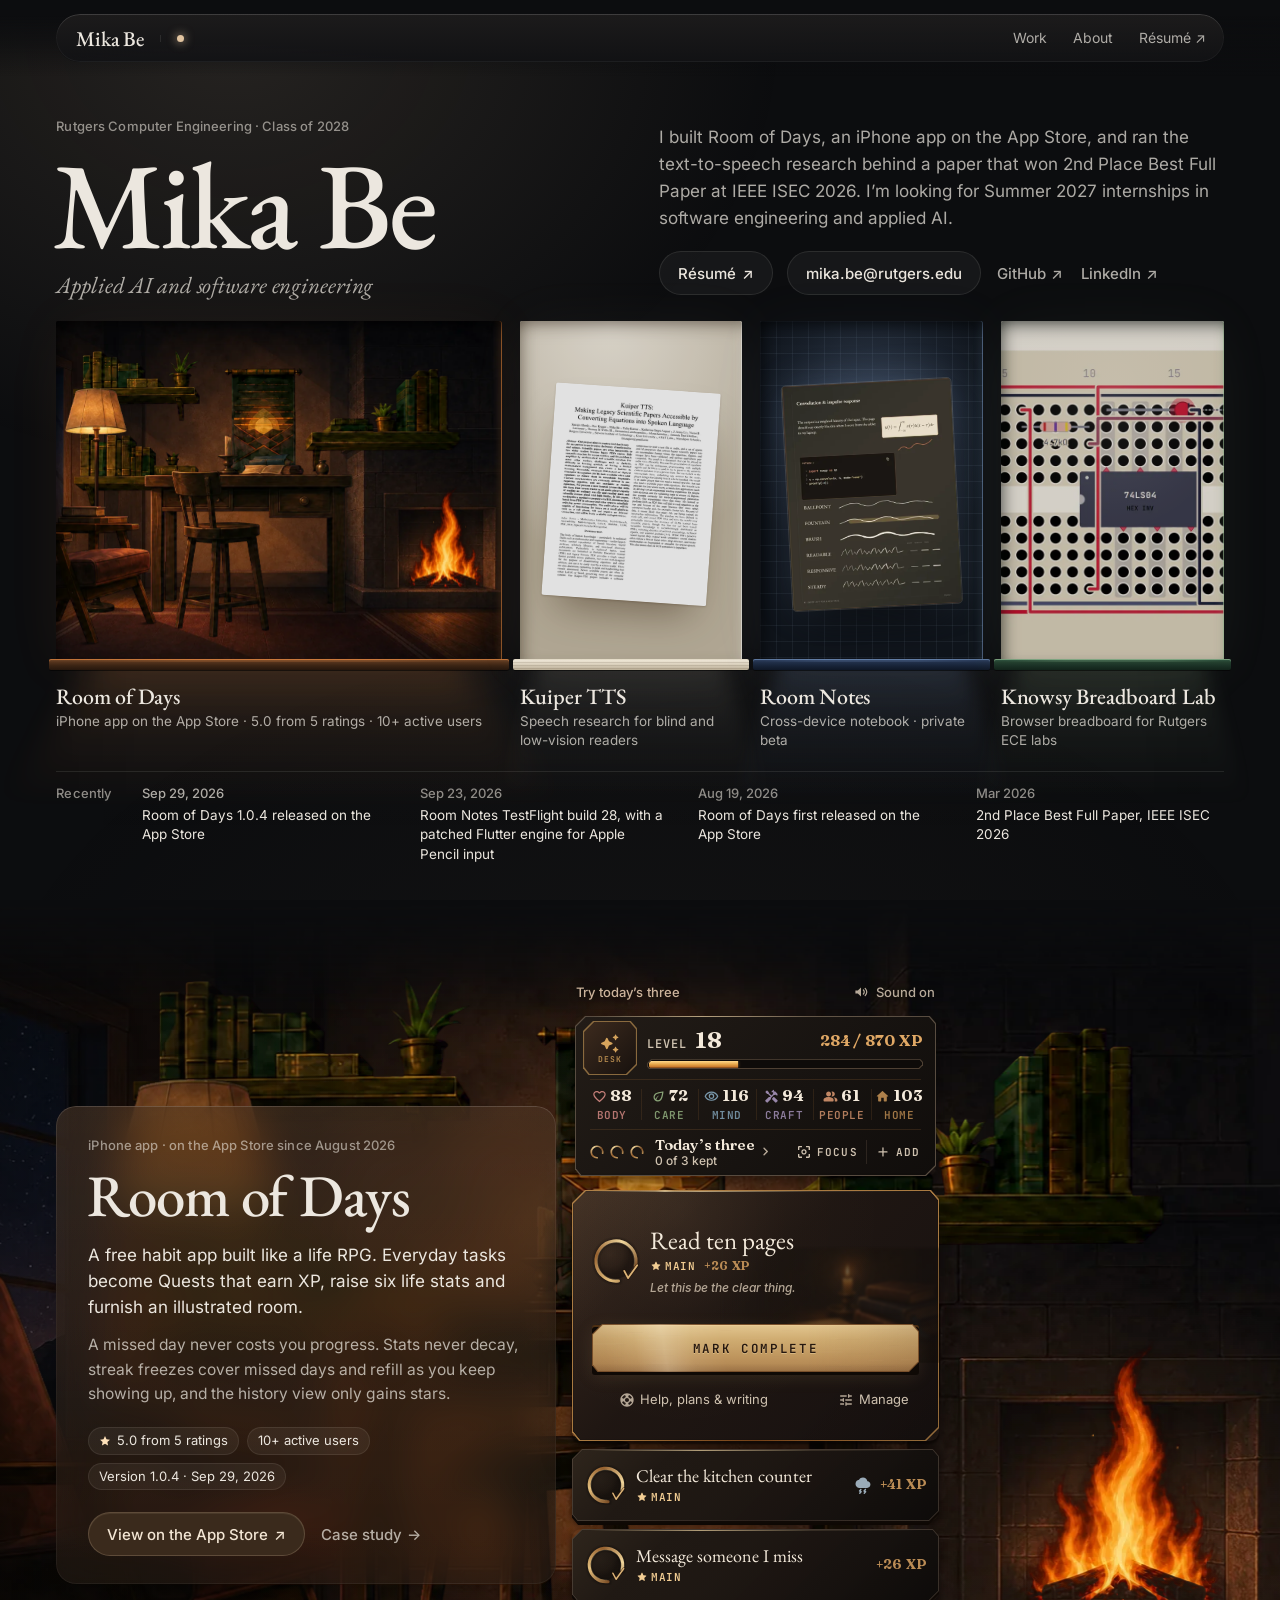
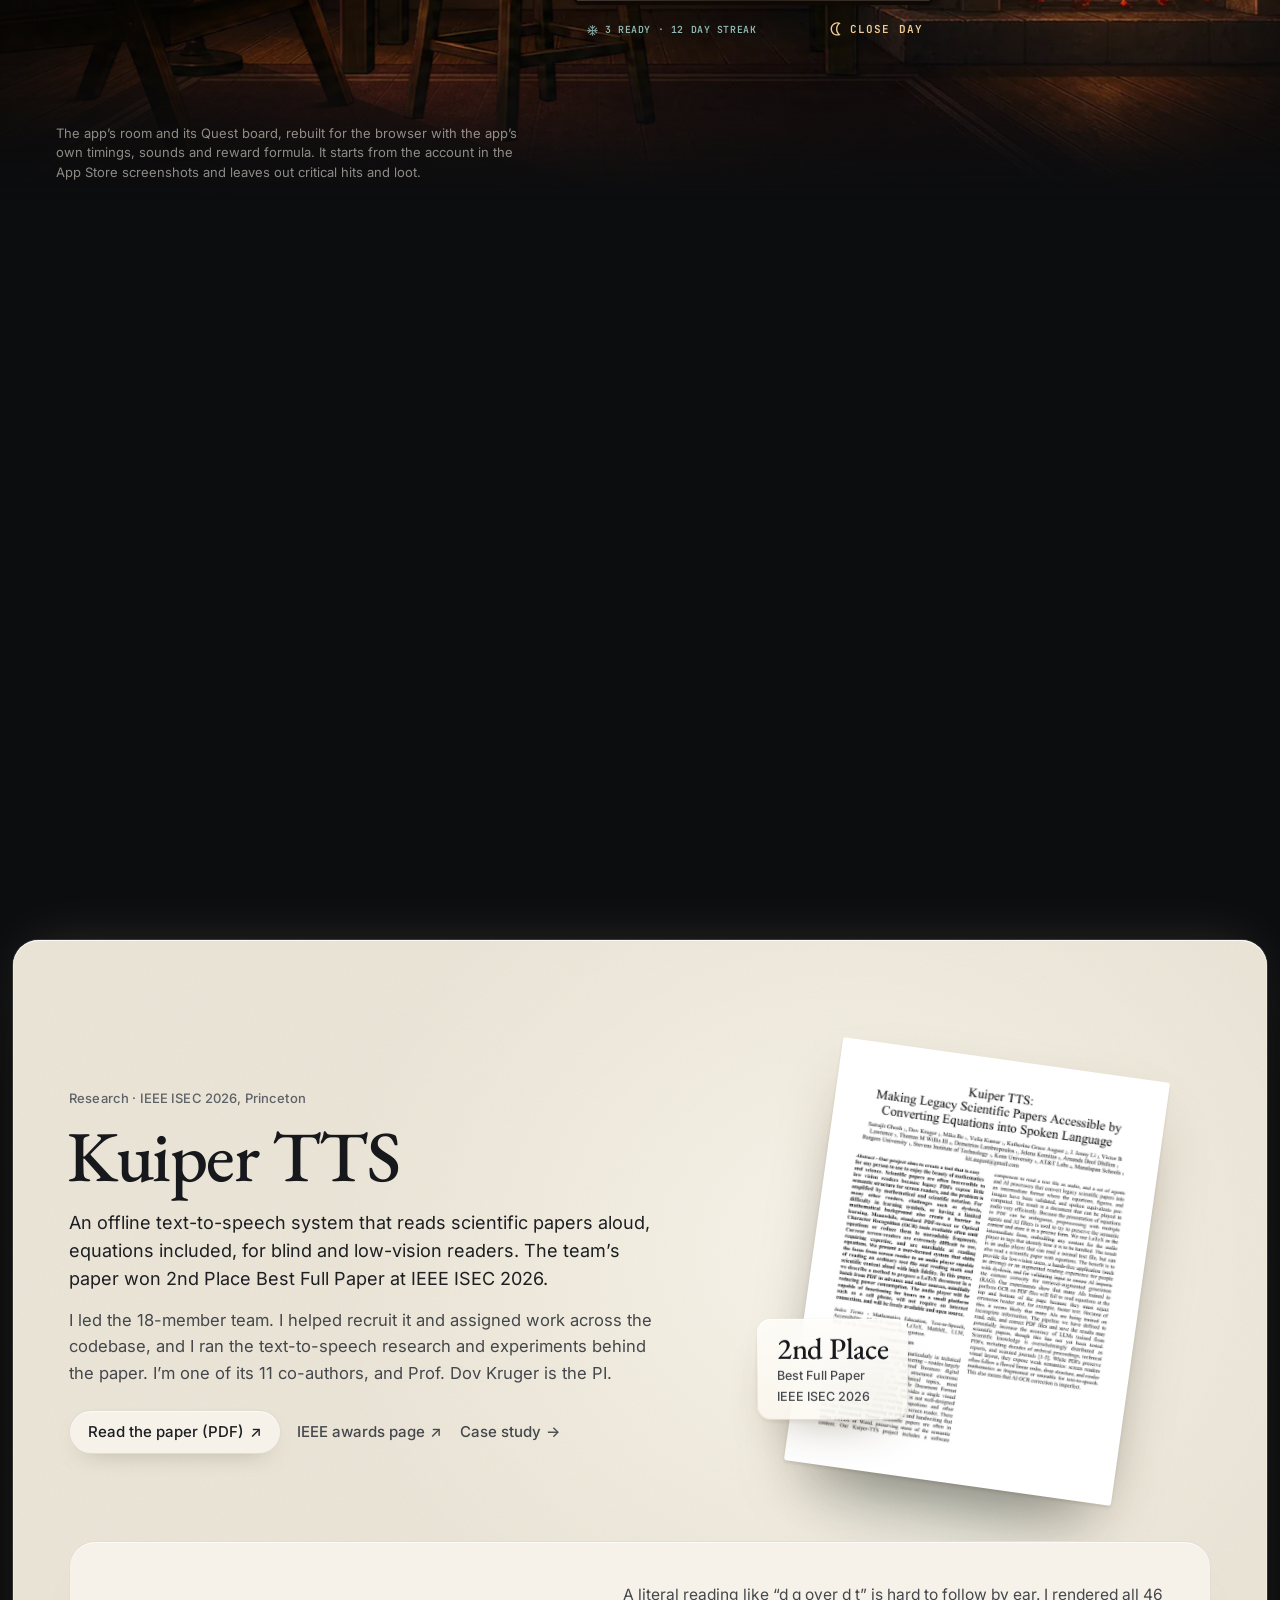
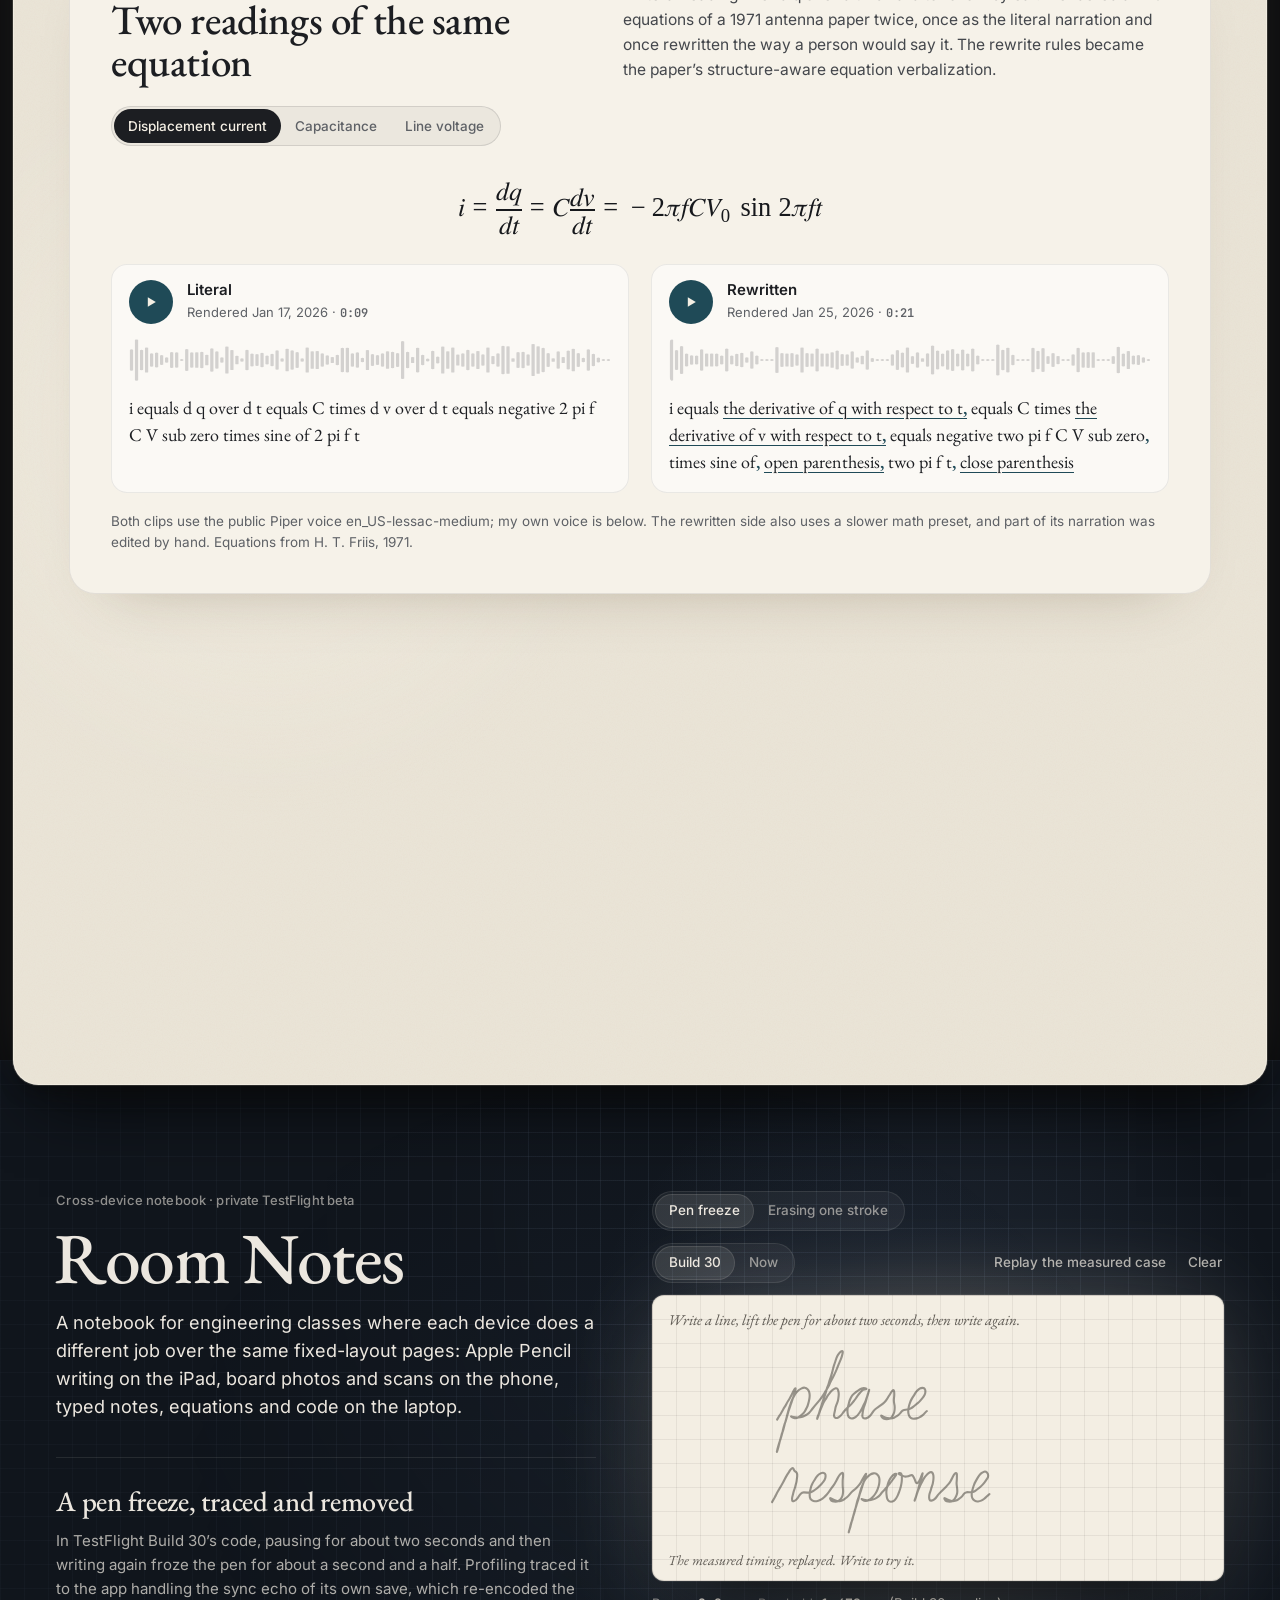
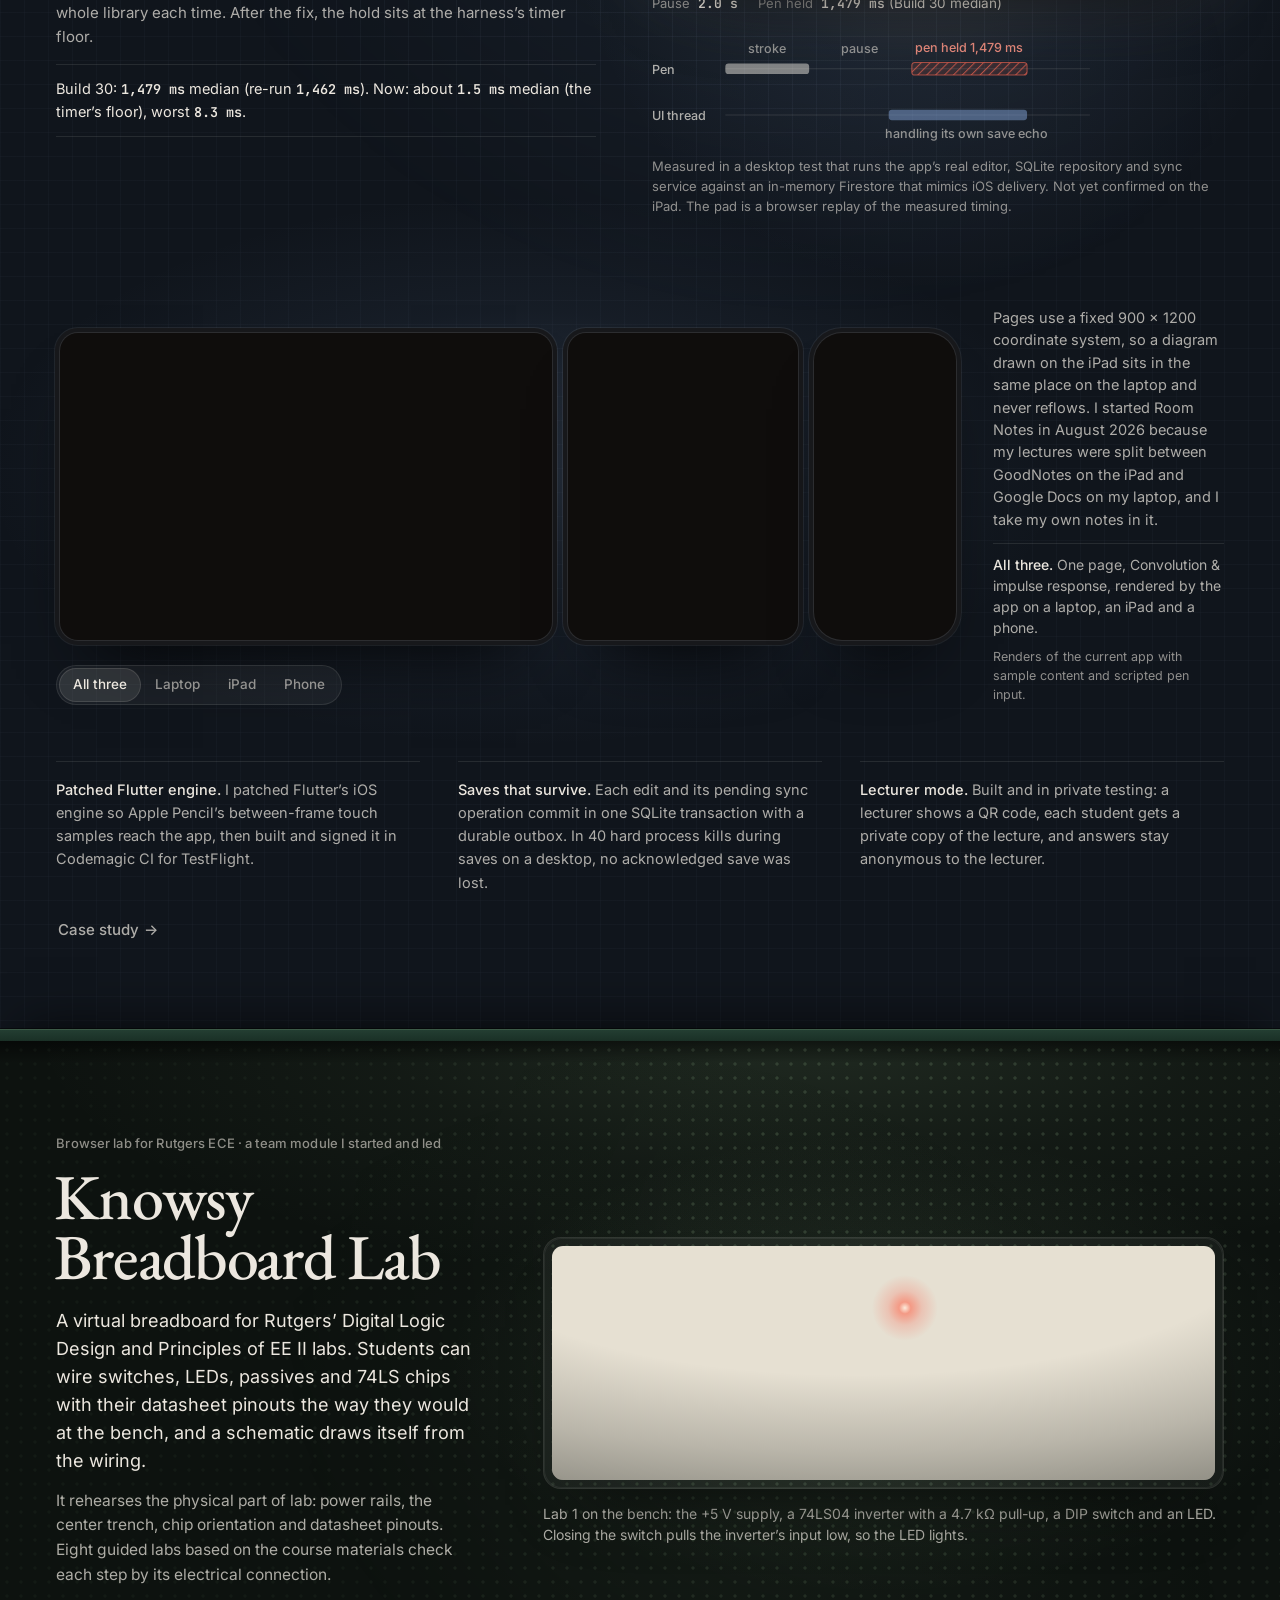
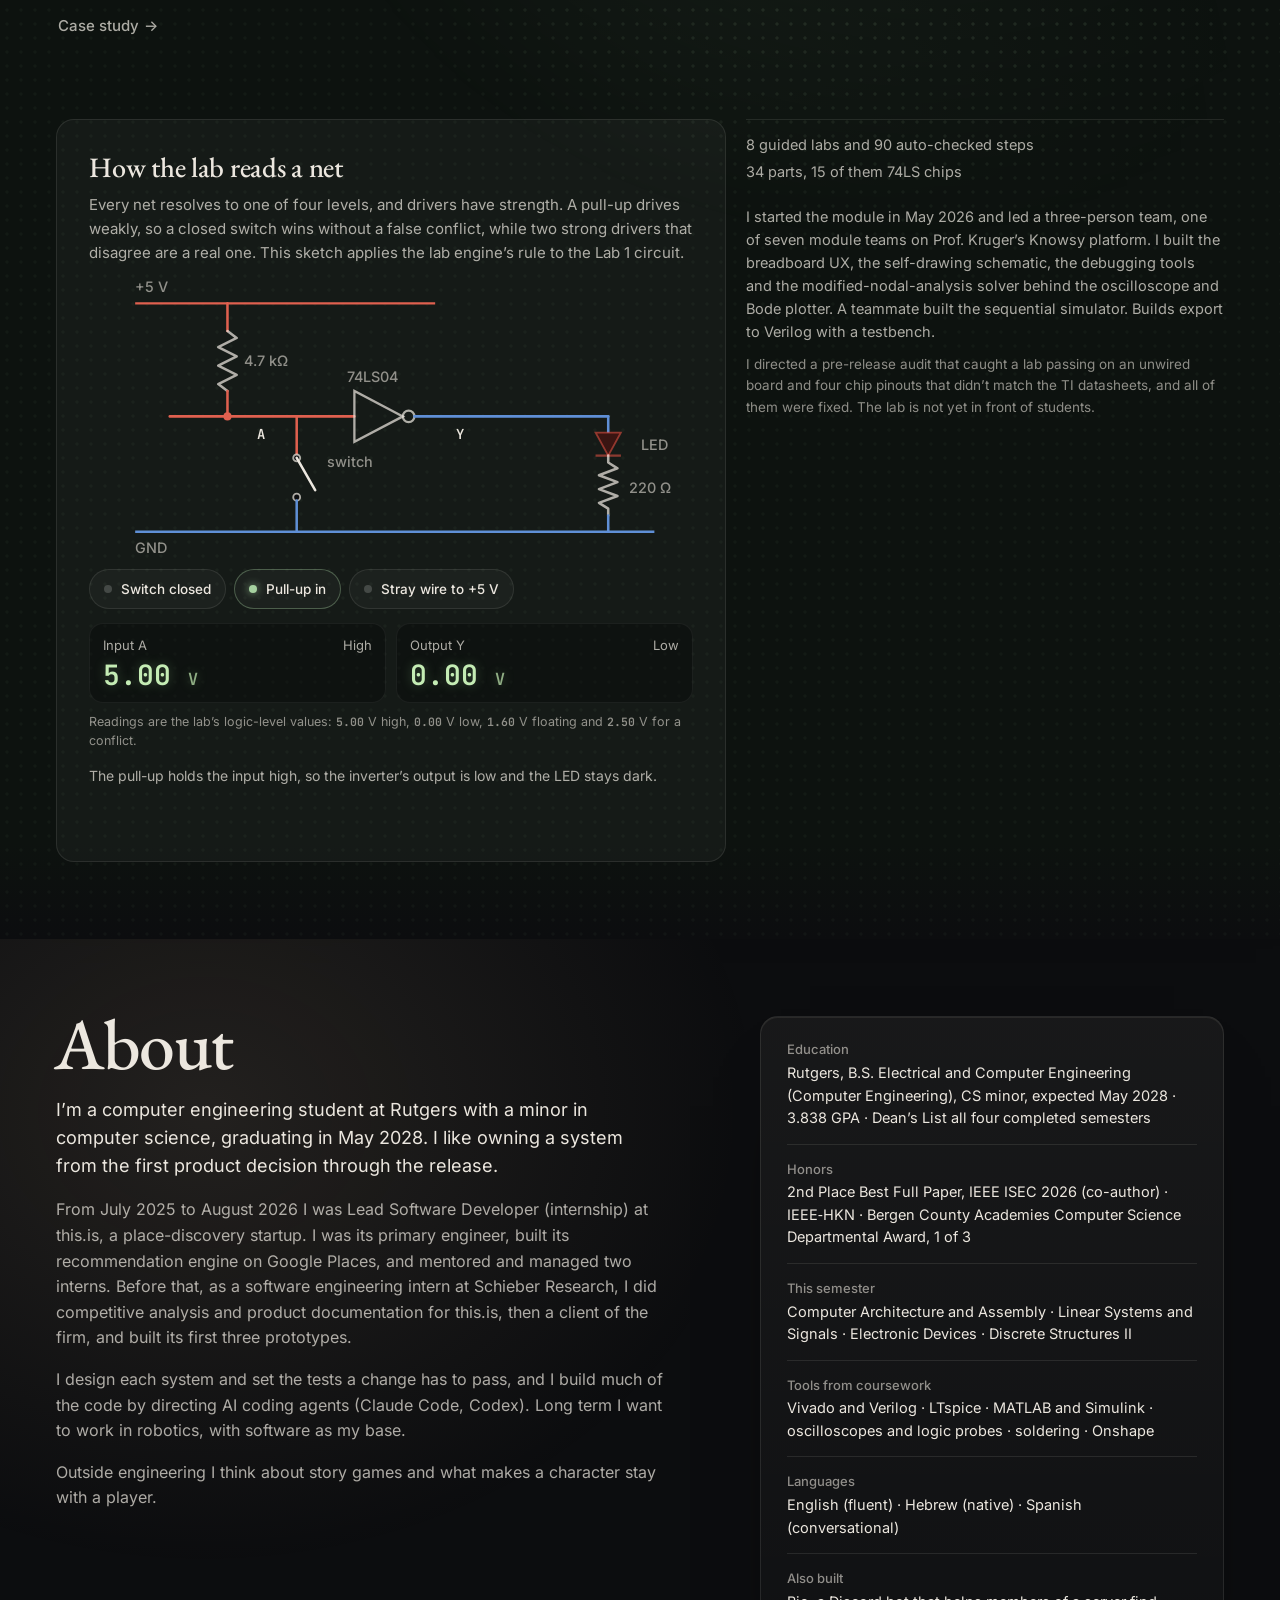
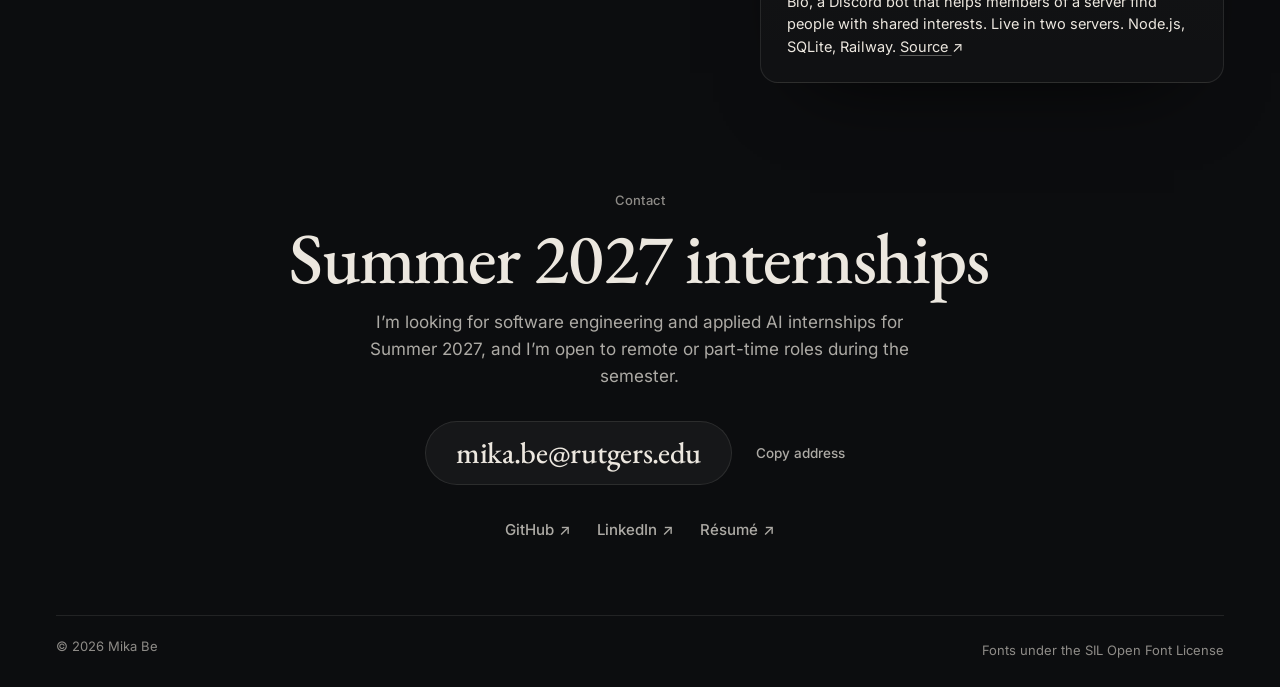
==== commit fd2a1e6a: "Room of Days: port the app's real quest completion; drop repeat-decay framing Today's three with the" ====
--- a/index.html
+++ b/index.html
@@ -29,12 +29,11 @@
   <script>if (location.protocol !== "file:") ["EBGaramond-Variable", "Inter-Regular"].forEach(function (f) { var l = document.createElement("link"); l.rel = "preload"; l.as = "font"; l.type = "font/woff2"; l.crossOrigin = ""; l.href = "assets/fonts/" + f + ".woff2"; document.head.appendChild(l); });</script>
   <link rel="stylesheet" href="assets/css/site.css" />
   <link rel="stylesheet" href="assets/css/home.css" />
+  <link rel="stylesheet" href="assets/css/rod-board.css" />
   <noscript><link rel="stylesheet" href="assets/css/noscript.css" /></noscript>
   <script src="assets/js/data.js" defer></script>
   <script src="assets/js/core.js" defer></script>
   <script src="assets/js/depth-room.js" defer></script>
-  <script src="assets/js/quest-engine.js" defer></script>
-  <script src="assets/js/quest-ui.js" defer></script>
   <script src="assets/js/listen.js" defer></script>
   <script src="assets/js/hand-ref.js" defer></script>
   <script src="assets/js/notes.js" defer></script>
@@ -172,46 +171,8 @@
             </div>
           </div>
         </div>
-        <div class="quest glass" id="quest" data-portal-layer data-quest data-quest-room="#rod-stage" role="group" aria-labelledby="quest-kicker">
-          <div class="quest-head">
-            <p class="kicker" id="quest-kicker">Try a Quest</p>
-            <button class="sound-toggle" type="button" aria-pressed="false" aria-label="Sound" data-sound-toggle>
-              <svg viewBox="0 0 20 20" aria-hidden="true"><path class="spk" d="M3 8h3l4-3.5v11L6 12H3z"/><path class="wv" d="M13 7.5c1.2 1.4 1.2 3.6 0 5M15.2 5.5c2.3 2.6 2.3 6.4 0 9"/><path class="mt" d="M13 7.5l5 5M18 7.5l-5 5"/></svg>
-              <span data-sound-label>Sound off</span>
-            </button>
-          </div>
-          <div class="quest-card">
-            <span class="quest-ring" aria-hidden="true"><svg viewBox="0 0 32 32"><circle cx="16" cy="16" r="13.5"/><path d="M10.5 16.4l3.6 3.6 7.6-8"/></svg></span>
-            <div>
-              <p class="quest-title">Read ten pages</p>
-              <p class="quest-sub">Main Quest · Mind</p>
-            </div>
-            <span class="quest-badge num" data-q-badge>+26 XP</span>
-          </div>
-          <button class="pill pill--bronze quest-main" type="button" data-q-act="complete">Mark complete</button>
-          <div class="quest-more">
-            <button class="text-btn" type="button" data-q-act="skip">Skip a day</button>
-            <button class="text-btn" type="button" data-q-act="undo" hidden>Undo</button>
-            <button class="text-btn" type="button" data-q-act="reset" hidden>Start over</button>
-          </div>
-          <div class="quest-receipt" data-q-receipt hidden>
-            <div data-q-pay>
-              <p class="kicker">Quest complete</p>
-              <p class="receipt-main"><span class="xp" data-q-xp>+26 XP</span> · <span data-q-glim>+8 Glimmers</span></p>
-              <p class="receipt-stat num">Mind <b data-q-stat-from>116</b> → <b data-q-stat-to>122</b> <span data-q-stat-gain>(+6)</span></p>
-              <p class="formula num" data-q-chips></p>
-              <ol class="ladder" data-q-ladder aria-label="Same-day repeat payout">
-                <li><b>100%</b><span>1st</span></li>
-                <li><b>50%</b><span>2nd</span></li>
-                <li><b>25%</b><span>3rd</span></li>
-                <li><b>10%</b><span>4th+</span></li>
-              </ol>
-            </div>
-            <p class="receipt-note" data-q-note></p>
-          </div>
-          <p class="sr-only" aria-live="polite" data-q-status></p>
-        </div>
-        <p class="wrap rod-caption" data-portal-layer><span>The app’s room art and parallax, rebuilt for the browser. The Quest runs the app’s reward formula, starting from the account shown in its App Store screenshots, without critical hits or loot.</span> <span class="tilt-off" id="rod-tilt-off" hidden>Motion access was declined, so the room stays still.</span></p>
+        <div class="quest rod-board" id="quest" data-portal-layer data-quest data-variant="home" data-kicker="Try today’s three" role="group" data-load-js="assets/js/quest-engine.js assets/js/quest-ui.js"></div>
+        <p class="wrap rod-caption" data-portal-layer><span>The app’s room and its Quest board, rebuilt for the browser with the app’s own timings, sounds and reward formula. It starts from the account in the App Store screenshots and leaves out critical hits and loot.</span> <span class="tilt-off" id="rod-tilt-off" hidden>Motion access was declined, so the room stays still.</span></p>
       </div>
 
       <div class="wrap rod-more">
@@ -246,7 +207,7 @@
             <li>TypeScript Cloud Functions with App Check and App Attest</li>
             <li>Codemagic CI, builds up to 49 across versions 1.0.0 to 1.0.4</li>
           </ul>
-          <a class="text-link rod-case" href="projects/room-of-days.html">Case study: how it’s built, the reward engine and six rooms <span class="arr arr--fwd" aria-hidden="true">→</span></a>
+          <a class="text-link rod-case" href="projects/room-of-days.html">Case study: how it’s built, the Quest board and six rooms <span class="arr arr--fwd" aria-hidden="true">→</span></a>
         </div>
       </div>
     </section>
--- a/assets/css/site.css
+++ b/assets/css/site.css
@@ -353,10 +353,7 @@
 /* the pause has to outrank the burning glow rule above (the animation shorthand resets play-state) */
 .depth-room.is-paused .fire-sway, .depth-room.is-paused .depth-fire img, .depth-room.is-burning.is-lit.is-paused .hearth-glow { animation-play-state: paused; }
 
-/* ------------------------------------------------------------------ QUEST (quest-ui.js) */
-.quest { padding: 16px; width: min(360px, 100%); }
-.quest-head { display: flex; align-items: center; justify-content: space-between; gap: 12px; margin-bottom: 10px; padding-left: 4px; }
-.quest-head .kicker { margin: 0; color: rgb(255 226 196 / .72); }
+/* ------------------------------------------------------------------ SOUND TOGGLE (the Quest board, quest-ui.js, carries one; its own styles are rod-board.css) */
 .sound-toggle { display: inline-flex; align-items: center; gap: 7px; min-height: 32px; padding: 0 8px; border: 0; border-radius: 10px; background: none; cursor: pointer; font: 500 13px/1 var(--sans); color: var(--text-3); transition: color var(--t-hover), background-color var(--t-hover); }
 .sound-toggle:hover { color: var(--text); background: rgb(255 255 255 / .05); }
 .sound-toggle svg { width: 16px; height: 16px; fill: none; stroke: currentColor; stroke-width: 1.5; stroke-linecap: round; stroke-linejoin: round; }
@@ -365,41 +362,6 @@
 .sound-toggle[aria-pressed="true"] { color: rgb(var(--sun)); }
 .sound-toggle[aria-pressed="true"] .wv { display: inline; }
 .sound-toggle[aria-pressed="true"] .mt { display: none; }
-.quest-card { display: grid; grid-template-columns: auto minmax(0, 1fr) auto; align-items: center; gap: 12px; padding: 14px; border-radius: 14px; background: rgb(10 7 5 / .5); box-shadow: inset 0 0 0 1px rgb(255 200 140 / .13); }
-.quest-ring svg { width: 32px; height: 32px; fill: none; }
-.quest-ring circle { stroke: rgb(255 214 170 / .5); stroke-width: 1.5; transition: stroke .28s var(--ease), fill .28s var(--ease); }
-.quest-ring path { stroke: rgb(var(--sun)); stroke-width: 2.2; stroke-linecap: round; stroke-linejoin: round; stroke-dasharray: 16; stroke-dashoffset: 16; transition: stroke-dashoffset 280ms var(--ease); }
-.quest.is-done .quest-ring circle { stroke: rgb(var(--sun)); fill: rgb(255 190 120 / .14); }
-.quest.is-done .quest-ring path { stroke-dashoffset: 0; }
-.quest-title { font: 500 21px/1.15 var(--serif); margin: 0; letter-spacing: -.005em; }
-.quest-sub { margin: 2px 0 0; font-size: 13px; color: rgb(255 226 196 / .66); }
-.quest-badge { font-size: 12.5px; color: rgb(255 220 180); padding: 7px 9px; border-radius: var(--r-chip); background: rgb(255 180 110 / .10); box-shadow: inset 0 0 0 1px rgb(255 190 120 / .26); white-space: nowrap; }
-.quest-main { width: 100%; margin-top: 10px; min-height: 46px; border-radius: 12px; font-weight: 600; font-size: 14.5px; letter-spacing: .005em; }
-.quest-more { display: flex; flex-wrap: wrap; justify-content: flex-start; gap: 2px; margin: 6px -4px 0; }
-.quest-receipt { margin-top: 12px; padding: 14px 4px 2px; border-top: 1px solid rgb(255 220 180 / .10); }
-.quest-receipt .kicker { margin: 0 0 4px; color: rgb(255 226 196 / .72); }
-.receipt-main { font: 500 26px/1.1 var(--serif); margin: 0 0 6px; letter-spacing: -.01em; font-variant-numeric: lining-nums; }
-.receipt-main .xp { color: rgb(255 214 170); font-size: 1.42em; font-variant-numeric: lining-nums tabular-nums; text-shadow: 0 0 22px rgb(255 170 90 / .35); }
-/* beat two (stat line, formula, ladder, note) arrives about 400 ms after the XP, a step quieter */
-.quest-receipt .receipt-stat, .quest-receipt .formula, .quest-receipt .ladder, .quest-receipt .receipt-note { transition: opacity .5s var(--ease), transform .5s var(--ease); }
-.quest-receipt.beat-1 .receipt-stat, .quest-receipt.beat-1 .formula, .quest-receipt.beat-1 .ladder, .quest-receipt.beat-1 .receipt-note { opacity: 0; transform: translateY(5px); }
-.quest-receipt .formula, .quest-receipt .ladder { opacity: .82; }
-.receipt-stat { font-size: 13px; color: var(--text-2); margin: 0 0 10px; }
-.receipt-stat b { color: var(--text); font-weight: 600; }
-.formula { display: flex; flex-wrap: wrap; align-items: center; gap: 5px 4px; margin: 0 0 12px; font-size: 11.5px; line-height: 1; color: var(--text-3); }
-.formula .fx { padding: 5px 7px; border-radius: 7px; background: rgb(255 255 255 / .05); box-shadow: inset 0 0 0 1px rgb(255 255 255 / .08); color: var(--text-2); white-space: nowrap; }
-.formula .fx.hot { background: rgb(255 180 110 / .10); box-shadow: inset 0 0 0 1px rgb(255 190 120 / .28); color: rgb(255 220 180); }
-.formula .fx.sum { color: var(--text); background: rgb(255 190 120 / .14); }
-.ladder { list-style: none; display: grid; grid-template-columns: repeat(4, 1fr); gap: 6px; margin: 0 0 10px; }
-.ladder li { display: grid; gap: 3px; padding: 7px 4px 6px; border-radius: 10px; text-align: center; background: rgb(255 255 255 / .035); box-shadow: inset 0 0 0 1px rgb(255 255 255 / .06); transition: background-color .3s, box-shadow .3s; }
-.ladder b { font: 600 12px/1 var(--mono); color: var(--text-3); }
-.ladder span { font-size: 11px; line-height: 1; color: var(--text-3); }
-.ladder li.on { background: rgb(255 190 120 / .14); box-shadow: inset 0 0 0 1px rgb(255 200 140 / .42); }
-.ladder li.on b { color: rgb(255 222 184); }
-.ladder li.on span { color: var(--text-2); }
-.receipt-note { font-size: 13.5px; line-height: 1.5; color: var(--text-2); margin: 0; }
-.quest.sweep::before { animation: mb-sweep 600ms var(--ease); }
-@keyframes mb-sweep { 0% { --gx: -20%; --gy: 0%; } 100% { --gx: 120%; --gy: 0%; } }
 @property --gx { syntax: "<percentage>"; inherits: true; initial-value: 30%; }
 @property --gy { syntax: "<percentage>"; inherits: true; initial-value: -10%; }
 
@@ -615,10 +577,10 @@
 .rod-p2 { font-size: 15.5px; line-height: 1.6; color: var(--text-2); margin-bottom: 0; }
 .rod-plate .chips { margin: 20px 0 0; }
 .rod-plate .links { margin-top: 22px; }
-.rod-stage > .quest { position: absolute; z-index: 3; left: var(--clear-x, 56%); bottom: 72px; background:
-    linear-gradient(180deg, rgb(255 170 100 / .07), rgb(18 12 8 / .3)),
-    linear-gradient(rgb(255 252 246 / .05), rgb(255 252 246 / .02)),
-    rgb(16 11 8 / .36); }
+/* the Quest board (rod-board.css, loaded with quest-ui.js as it nears the viewport) stands between the plate and the hearth */
+.rod-stage > .quest { position: absolute; z-index: 4; left: var(--clear-x, 56%); top: calc(var(--nav-top) + var(--nav-h) + 14px); width: 367px; }
+/* the stage clips without becoming a scroll box, so the board's receipt anchor can stay sticky to the screen (rod-board.css) */
+#rod-stage { overflow: clip; }
 .rod-caption { position: absolute; left: 0; right: 0; bottom: 18px; z-index: 3; margin: 0 auto; display: flex; flex-wrap: wrap; align-items: center; gap: 4px 12px; font-size: 13px; line-height: 1.5; color: var(--text-3); }
 .rod-caption span { max-width: 62em; }
 /* the tilt control: a small glass pill over the room's lower left, clear of the hearth and of the Quest that
@@ -708,7 +670,7 @@
   .rod-stage { height: auto; display: flex; flex-direction: column; }
   .rod-stage .depth-view { position: relative; inset: auto; height: min(70svh, 620px); min-height: 380px; order: 0; }
   .rod-vignette { background: linear-gradient(0deg, var(--bg) 0%, rgb(12 13 15 / .6) 10%, rgb(12 13 15 / 0) 30%), linear-gradient(180deg, var(--bg) 0%, rgb(12 13 15 / 0) 16%); }
-  .rod-stage > .quest { position: relative; left: auto; bottom: auto; order: 2; z-index: 3; margin: 16px 0 0 var(--gutter); width: min(380px, calc(100% - 2 * var(--gutter))); }
+  .rod-stage > .quest { position: relative; left: auto; top: auto; bottom: auto; order: 2; z-index: 4; margin: 16px 0 0 var(--gutter); width: min(367px, calc(100% - 2 * var(--gutter))); }
   .rod-overlay { position: static; order: 1; display: block; padding: 0; pointer-events: auto; }
   .rod-plate { width: auto; margin: 16px 0 0; -webkit-backdrop-filter: none; backdrop-filter: none; background: rgb(255 252 246 / .035); border: 1px solid var(--line); border-radius: var(--r-matte); box-shadow: none; }
   .rod-plate::before, .rod-plate::after { display: none; }
@@ -723,7 +685,7 @@
 @media (max-width: 699px) {
   .device-stage { aspect-ratio: auto; height: var(--stage-h, 360px); max-height: none; }
   .rod-stage .depth-view { height: 62svh; min-height: 360px; }
-  .rod-stage > .quest { margin: 14px auto 0; }
+  .rod-stage > .quest { margin: 14px auto 0; width: calc(100% - 2 * var(--gutter)); max-width: 367px; }
   .rod-plate { padding: 24px 20px 22px; }
   .rod-plate h2 { font-size: 48px; }
   .store-row { grid-template-columns: repeat(3, 72vw); overflow-x: auto; overflow-y: hidden; scroll-snap-type: x mandatory; scroll-padding-inline: var(--gutter); margin-inline: calc(var(--gutter) * -1); padding: 4px var(--gutter) 12px; scrollbar-width: none; gap: 16px; }
@@ -765,17 +727,10 @@
   .facts dd { font-size: 14.5px; }
 }
 @media (prefers-reduced-transparency: reduce) {
-  .rod-plate, .rod-stage > .quest, .tilt-pill { background: #1b1714; }
+  .rod-plate, .tilt-pill { background: #1b1714; }
 }
 @supports not ((backdrop-filter: blur(1px)) or (-webkit-backdrop-filter: blur(1px))) {
-  .rod-plate, .rod-stage > .quest, .tilt-pill { background: #1b1714; }
-}
-/* short laptops: while the receipt is open the plate's secondary lines step back so the room stays the subject;
-   the kicker, title, first paragraph and links stay at full strength (every line keeps at least 4.5:1) */
-@media (max-height: 799px) and (min-width: 1024px) {
-  .rod-stage .rod-p2, .rod-stage .rod-plate .chips { transition: opacity .5s var(--ease); }
-  .rod-stage.has-receipt .rod-p2, .rod-stage.has-receipt .rod-plate .chips { opacity: .72; }
-  .rod-stage.has-receipt .rod-plate:hover .rod-p2, .rod-stage.has-receipt .rod-plate:hover .chips, .rod-stage.has-receipt .rod-plate:focus-within .rod-p2, .rod-stage.has-receipt .rod-plate:focus-within .chips { opacity: 1; }
+  .rod-plate, .tilt-pill { background: #1b1714; }
 }
 @media (prefers-reduced-motion: reduce) {
   .paper { transform: rotate(8deg); }
@@ -967,3 +922,7 @@
 
 /* a number never parts from its unit at a line end */
 span.num, .lcd, .rn-big { white-space: nowrap; }
+/* the Quest board builds as it nears the screen; its place is held at its built height so nothing below it moves
+   (quest-ui.js holds the same height once built: the board at rest, or the kept day, whichever is taller) */
+@media (max-width: 1199px) { #rod-stage > .quest { min-height: 756px; } }
+@media (max-width: 385px) { #rod-stage > .quest { min-height: 796px; } }
--- a/assets/css/home.css
+++ b/assets/css/home.css
@@ -155,6 +155,10 @@
 /* the room fades in and out of the page through a mask, so the hall's light runs on into it with no seam */
 #rod-stage .depth-view { -webkit-mask: linear-gradient(180deg, transparent 0, #000 13%, #000 84%, transparent 100%); mask: linear-gradient(180deg, transparent 0, #000 13%, #000 84%, transparent 100%); }
 #rod-stage .rod-vignette { background: linear-gradient(90deg, rgb(8 6 5 / .58) 0%, rgb(8 6 5 / .24) 30%, transparent 54%), linear-gradient(0deg, rgb(12 13 15 / .5) 0%, rgb(12 13 15 / 0) 26%); }
+
+/* the Quest board stands in the stage at its full height (all of today's three kept, with Enough for today): short laptops get a
+   room taller than the screen rather than a board that runs past the room's foot */
+@media (min-width: 1200px) { #rod-stage { min-height: 840px; } }
 
 /* under the stage */
 .rod-more { display: grid; grid-template-columns: minmax(0, 7fr) minmax(0, 5fr); gap: clamp(32px, 5vw, 88px); align-items: center; margin-top: clamp(32px, 3.6vw, 52px); }
@@ -328,12 +332,26 @@
   #rod-stage { height: auto; display: flex; flex-direction: column; }
   #rod-stage .depth-view { position: relative; inset: auto; height: min(72svh, 640px); min-height: 420px; order: 0; }
   #rod-stage .rod-vignette { background: linear-gradient(0deg, rgb(12 13 15 / .5) 0%, rgb(12 13 15 / 0) 30%); }
-  #rod-stage > .quest { position: relative; left: auto; bottom: auto; order: 2; z-index: 3; margin: 16px 0 0 var(--gutter); width: 380px; }
+  #rod-stage > .quest { position: relative; left: auto; top: auto; bottom: auto; order: 2; z-index: 4; margin: 16px 0 0 var(--gutter); width: 367px; }
   #rod-stage .rod-overlay { position: static; order: 1; display: block; padding: 0; pointer-events: auto; }
   #rod-stage .rod-plate { width: auto; margin: 16px 0 0; -webkit-backdrop-filter: none; backdrop-filter: none; background: rgb(255 252 246 / .035); border: 1px solid var(--line); border-radius: var(--r-matte); box-shadow: none; display: grid; grid-template-columns: minmax(0, 1fr) minmax(0, 1fr); column-gap: 40px; }
   #rod-stage .rod-plate::before, #rod-stage .rod-plate::after { display: none; }
   #rod-stage .rod-plate > .kicker, #rod-stage .rod-plate > h2 { grid-column: 1 / -1; }
   #rod-stage .rod-caption { position: static; order: 3; margin-top: 14px; }
+}
+/* 900 to 1199: under the room, the plate and the Quest stand side by side, as they do over the room on a wide screen,
+   so the board is never left alone at one edge of an empty band; 700 to 899: the board stands centred under the plate,
+   as it does on a phone */
+@media (min-width: 900px) and (max-width: 1199px) {
+  #rod-stage { display: grid; grid-template-columns: var(--gutter) minmax(0, 1fr) 28px 367px var(--gutter); grid-template-rows: auto auto auto 1fr; align-items: start; }
+  #rod-stage .depth-view { grid-column: 1 / -1; grid-row: 1; }
+  #rod-stage .rod-overlay { grid-column: 2; grid-row: 2; width: auto; margin: 0; }
+  #rod-stage .rod-plate { display: block; }
+  #rod-stage .rod-caption { grid-column: 2; grid-row: 3; width: auto; margin: 14px 0 0; }
+  #rod-stage > .quest { grid-column: 4; grid-row: 2 / span 3; margin: 16px 0 0; width: 367px; }
+}
+@media (min-width: 700px) and (max-width: 899px) {
+  #rod-stage > .quest { margin-left: auto; margin-right: auto; }
 }
 @media (max-width: 900px) {
   .kuiper-top, .voice, .notes-top, .bench-top, .bench-pair, .bench-role, .notes-more { grid-template-columns: minmax(0, 1fr); }
--- a/assets/css/rod-board.css
+++ b/assets/css/rod-board.css
@@ -0,0 +1,460 @@
+/* Mika Be portfolio: the Room of Days Quest board (quest-ui.js), rebuilt from the app's own widgets in build
+   1.0.4+49 at their sizes in points (1 pt = 1 CSS px): the HUD instrument (quests.dart _QuestHudPanel), quest
+   cards (quest_card.dart), the reward receipt (reward_receipt.dart), "Enough for today" (quests.dart), the combo
+   pill and the level-up takeover (levelup_overlay.dart). Colours are lib/tokens.dart. Faceted corners are
+   lib/widgets/facets.dart facetedRectPath: cut c at top left, 0.62c top right (0.72c down), c bottom right,
+   0.55c bottom left (0.68c up). Only transform and opacity animate; canvases draw the ring, the pips, the XP
+   thread and the embers. */
+@font-face { font-family: "Fraunces"; src: url("../fonts/Fraunces-Bold.woff2") format("woff2"); font-weight: 700; font-display: swap; }
+@font-face { font-family: "Fraunces"; src: url("../fonts/Fraunces-SemiBold.woff2") format("woff2"); font-weight: 600; font-display: swap; }
+@font-face { font-family: "Inter"; src: url("../fonts/Inter-MediumItalic.woff2") format("woff2"); font-weight: 500; font-style: italic; font-display: swap; }
+
+.rod-board {
+  --canvas: #191210; --card: #2a211d;
+  --hi: #f4eadb; --mid: #cfc2b0; --lo: #b3a594; --quiet: #94887a;
+  --xp: #e0a865; --xp-light: #f2cd93; --streak: #e8915a; --success: #9cbc88; --unlock: #c9a3dc; --info: #8fbab6; --dread: #9aabb8;
+  --brass: #8e6134; --brass-lit: #f3ddae; --brass-deep: #4c2f13; --on-honey: #25170f;
+  --s-body: #e0908a; --s-care: #9cbc88; --s-mind: #8aafc6; --s-craft: #ae9ac4; --s-people: #dd9a72; --s-home: #c79355;
+  --num: "Fraunces", "EB Garamond", Georgia, serif;
+  --mono: "JetBrains Mono", ui-monospace, Menlo, monospace;
+  --body: "Inter", system-ui, sans-serif;
+  --title: "EB Garamond", Georgia, serif;
+  --respond: cubic-bezier(.215, .61, .355, 1);       /* Curves.easeOutCubic */
+  --back: cubic-bezier(.175, .885, .32, 1.275);       /* Curves.easeOutBack */
+  --in-cubic: cubic-bezier(.55, .055, .675, .19);     /* Curves.easeInCubic */
+  position: relative; width: 100%; max-width: 367px; color: var(--hi); font-family: var(--body);
+  -webkit-tap-highlight-color: transparent; opacity: 0; transition: opacity 260ms var(--respond);
+}
+.rod-board.rb-ready { opacity: 1; }
+.rod-board .rb-wait { display: none !important; } /* parts of the board not built yet (quest-ui.js lays it out one row per task) */
+.rod-board *, .rod-board *::before, .rod-board *::after { box-sizing: border-box; }
+.rod-board :where(button) { font: inherit; color: inherit; background: none; border: 0; padding: 0; margin: 0; cursor: pointer; }
+.rod-board svg.ic { width: var(--is, 16px); height: var(--is, 16px); flex: none; fill: currentColor; display: block; }
+.rb-facet {
+  --c: 10px;
+  clip-path: polygon(var(--c) 0, calc(100% - var(--c) * .62) 0, 100% calc(var(--c) * .72), 100% calc(100% - var(--c)),
+    calc(100% - var(--c)) 100%, calc(var(--c) * .55) 100%, 0 calc(100% - var(--c) * .68), 0 var(--c));
+}
+
+/* the portfolio's own line above the app column: what this is, start over, sound */
+.rb-head { display: flex; align-items: center; justify-content: space-between; gap: 8px; margin: 0 4px 8px; min-height: 32px; transition: opacity 180ms var(--respond); }
+.rod-board.rb-head-away .rb-head { opacity: 0; pointer-events: none; }
+.rb-head button { position: relative; }
+.rb-head button::before, button.rb-r-undo::before { content: ""; position: absolute; left: 0; right: 0; top: 50%; height: 44px; transform: translateY(-50%); }
+.rb-head .kicker { margin: 0; color: rgb(255 226 196 / .78); text-shadow: 0 1px 8px rgb(10 6 4 / .9); }
+.rb-head-tools { display: flex; align-items: center; gap: 2px; }
+.rod-board .rb-reset { display: inline-flex; align-items: center; min-height: 32px; padding: 0 8px; border-radius: 10px; font: 500 13px/1 var(--sans, var(--body)); color: rgb(255 236 214 / .7); text-shadow: 0 1px 8px rgb(10 6 4 / .9); transition: color .2s, background-color .2s; }
+.rod-board .rb-reset:hover { color: var(--hi); background: rgb(255 255 255 / .05); }
+.rb-head .sound-toggle { font: 500 13px/1 var(--sans, var(--body)); color: rgb(255 236 214 / .7); text-shadow: 0 1px 8px rgb(10 6 4 / .9); }
+.rb-head .rb-sound[aria-pressed="false"] { color: rgb(255 230 196 / .9); box-shadow: inset 0 0 0 1px rgb(242 205 147 / .26); background: rgb(30 21 15 / .42); }
+.rb-head .rb-sound[aria-pressed="false"]:hover { color: var(--hi); box-shadow: inset 0 0 0 1px rgb(242 205 147 / .44); }
+
+/* the app column; everything inside is measured in the app's points */
+.rb-phone { position: relative; isolation: isolate; }
+.rb-col { position: relative; display: flex; flex-direction: column; }
+
+/* ------------------------------------------------------------------ HUD instrument */
+.rb-hud { position: relative; margin: 0 3px; }
+.rb-hud-shadow { position: absolute; inset: 0; border-radius: 8px; box-shadow: 0 6px 14px rgb(8 6 5 / .56); }
+.rb-hud-face { --c: 10px; position: relative; background: #584c40; padding: 5px 8px 2px; }
+.rb-hud-face::before { content: ""; position: absolute; inset: 1px; z-index: -1; clip-path: inherit;
+  background: linear-gradient(135deg, rgb(39 32 26 / .784) 0%, rgb(24 20 17 / .867) 58%, rgb(16 13 11 / .918) 100%), #120e0c; }
+.rb-hud-face { z-index: 0; isolation: isolate; }
+.rb-hud-face::after { content: ""; position: absolute; left: 18px; right: 18px; top: 0; height: 1px; pointer-events: none;
+  background: linear-gradient(90deg, rgb(255 227 173 / 0), rgb(255 227 173 / .565), rgb(255 227 173 / .07), rgb(255 227 173 / 0)); }
+.rb-hud-top { display: flex; align-items: center; gap: 10px; }
+.rb-desk { --c: 10px; position: relative; flex: none; width: 54px; height: 54px; display: grid; place-items: center; background: rgb(214 164 92 / .58); }
+.rb-desk::before { content: ""; position: absolute; inset: 1.1px; clip-path: inherit; background: linear-gradient(135deg, #3d2b1e, #17110e); }
+.rb-desk span { position: relative; display: flex; flex-direction: column; align-items: center; gap: 1px; color: #d6a45c; }
+.rb-desk svg.ic { --is: 21px; }
+.rb-desk b { font: 600 8px/1 var(--mono); letter-spacing: .8px; color: rgb(214 164 92 / .84); }
+.rb-level { flex: 1; min-width: 0; padding-right: 5px; }
+.rb-level-row { display: flex; align-items: center; justify-content: space-between; gap: 16px; flex-wrap: wrap; }
+.rb-lvl { margin: 0; white-space: nowrap; }
+.rb-lvl span { font: 600 12px/1 var(--mono); letter-spacing: 1px; color: var(--mid); }
+.rb-lvl b { font: 700 23px/1.18 var(--num); letter-spacing: .2px; color: var(--hi); }
+.rb-xpnum { margin: 0; font: 700 15.5px/1.2 var(--num); letter-spacing: .2px; color: var(--xp); white-space: nowrap; position: relative; }
+.rb-rail { --c: 4px; position: relative; margin-top: 4px; height: 10px; background: #4e4033; }
+.rb-rail::before { content: ""; position: absolute; inset: .8px; clip-path: inherit; background: #0e0b09; } /* _QuestXpTrack: a dark groove, #0E0B09 inside a 0.8 pt #4E4033 rim */
+.rb-rail i { --c: 2.8px; position: absolute; left: 1.5px; top: 1.5px; bottom: 1.5px; right: 1.5px; overflow: hidden; }
+.rb-rail i::before { content: ""; position: absolute; inset: 0; transform-origin: 0 50%; transform: scaleX(var(--fill, 0));
+  background: linear-gradient(180deg, #ffd98b, #e4a347 50%, #b96520); box-shadow: 0 0 7px rgb(224 168 101 / .32); }
+.rb-rail.is-filling i::before { transition: transform 650ms cubic-bezier(.55, .085, .68, .53); } /* Motion.barFill, Curves.easeInQuad */
+.rb-hr { height: 1px; margin: 4px 7px 0; background: rgb(142 97 52 / .24); border: 0; }
+.rb-hr + .rb-stats { margin-top: 0; }
+.rb-stats + .rb-hr { margin-top: 0; } /* the second divider follows the stats directly (quests.dart: no gap before it) */
+.rb-stats { list-style: none; margin: 0; padding: 0; display: grid; grid-template-columns: repeat(6, minmax(0, 1fr)); }
+.rb-stats li { position: relative; display: flex; justify-content: center; padding: 1px 0; } /* StatChips compact: 1 pt row padding, 47 pt chips */
+.rb-stats li + li::before { content: ""; position: absolute; left: 0; top: 9px; bottom: 9px; width: 1px; background: rgb(142 97 52 / .2); }
+.rb-stat { display: flex; flex-direction: column; align-items: center; justify-content: center; min-height: 47px; padding: 2px; transform-origin: 50% 55%; }
+.rb-stat-top { display: flex; align-items: center; gap: 3px; }
+.rb-stat-top svg.ic { --is: 15px; color: var(--sc); opacity: .86; }
+.rb-stat-top b { font: 700 16px/1.233 var(--num); letter-spacing: .2px; color: var(--hi); }
+.rb-stat-lbl { margin-top: 2px; font: 600 11px/1.32 var(--mono); letter-spacing: .6px; color: var(--sc); opacity: .78; }
+.rb-stat.is-pulsing svg.ic { opacity: 1; }
+.rb-day { display: flex; align-items: center; min-height: 44px; }
+.rb-three { flex: 1; min-width: 0; display: flex; align-items: center; padding: 4px 2px 4px 6px; }
+.rb-pips { display: flex; gap: 4px; flex: none; }
+.rb-pips canvas { width: 16px; height: 16px; display: block; max-width: none; }
+.rb-three-txt { margin-left: 10px; min-width: 0; }
+.rb-three-txt b { display: block; font: 600 15px/1.15 var(--num); color: var(--hi); white-space: nowrap; }
+.rb-three-txt span { display: block; margin-top: 1px; font: 500 12px/1.15 var(--body); color: var(--mid); white-space: nowrap; }
+.rb-three-txt span.is-all { color: var(--xp-light); }
+.rb-three > svg.ic { --is: 17px; margin-left: 2px; color: var(--lo); }
+.rb-tools { flex: none; display: flex; align-items: center; margin-left: 6px; }
+.rb-tool { display: flex; align-items: center; justify-content: center; gap: 5px; min-width: 58px; min-height: 44px; padding: 0 8px; color: var(--mid); font: 600 11px/1 var(--mono); letter-spacing: 1.1px; }
+.rb-tool svg.ic { --is: 16px; }
+.rb-tools i { width: 1px; height: 24px; background: rgb(85 72 60 / .4); }
+
+/* ------------------------------------------------------------------ quest list */
+.rb-list { list-style: none; margin: 14px 0 0; padding: 0; position: relative; display: flex; flex-direction: column; gap: 8px; }
+.rb-list > li { position: relative; }
+.rb-item { position: relative; }
+
+/* a card: an unclipped shadow plate, the faceted face, and the swipe-to-undo strip behind it */
+.rb-card { position: relative; touch-action: pan-y; }
+.rb-card-shadow { position: absolute; inset: 0; border-radius: 9px; box-shadow: 0 3px 7px rgb(9 5 4 / .75); transition: box-shadow 420ms var(--respond); }
+.rb-card.is-hero .rb-card-shadow { box-shadow: 0 16px 28px rgb(9 5 4 / .75), 0 3px 2px rgb(9 5 4 / .6); }
+.rb-under { position: absolute; left: 0; right: 0; top: 4px; bottom: -4px; --c: 11px; background: #0f0905; }
+.rb-card.is-hero .rb-under, .rb-card.is-done .rb-under, .rb-card.is-down .rb-under { opacity: 0; }
+.rb-squash { transform-origin: 50% 50%; }
+.rb-squash.is-squash { animation: rb-squash 180ms linear; }
+@keyframes rb-squash { 0% { transform: none; animation-timing-function: linear; } 50% { transform: scale(1.008, .955); animation-timing-function: linear; } 100% { transform: none; } }
+.rb-press { position: relative; transition: transform 90ms var(--respond); }
+.rb-card.is-down .rb-press { transform: translateY(4px); transition-duration: 0ms; }
+.rb-face { --c: 10px; position: relative; isolation: isolate; z-index: 0; overflow: hidden; touch-action: pan-y; }
+.rb-card.is-hero .rb-face { --c: 13px; }
+.rb-edge { position: absolute; inset: 0; z-index: -3; background: #41372f; transition: opacity 420ms var(--respond); }
+.rb-edge.e-hero { background: #a97a41; opacity: 0; }
+.rb-edge.e-done { background: #806747; opacity: 0; }
+.rb-card.is-hero:not(.is-done) .rb-edge.e-hero { opacity: 1; }
+.rb-card.is-done .rb-edge.e-done { opacity: 1; }
+.rb-fill { position: absolute; inset: .7px; z-index: -2; clip-path: inherit; transition: opacity 420ms var(--respond); }
+.rb-card.is-hero .rb-fill { inset: 1.2px; }
+.rb-fill.f-open { background: linear-gradient(135deg, rgb(35 27 22 / .94) 0%, rgb(31 24 20 / .94) 44%, #100d0b 100%), #0d0a08; }
+.rb-fill.f-done { opacity: 0; background: linear-gradient(135deg, rgb(37 28 22 / .94) 0%, rgb(31 24 20 / .94) 44%, #100d0b 100%), #0d0a08; }
+.rb-fill.f-hero { opacity: 0; background: linear-gradient(135deg, rgb(59 42 32 / .94) 0%, rgb(32 23 19 / .94) 44%, rgb(23 17 16 / .94) 100%), #0d0a08; }
+.rb-card.is-hero .rb-fill.f-hero { opacity: 1; }
+.rb-card.is-done .rb-fill.f-done { opacity: 1; }
+.rb-card.is-done.is-hero .rb-fill.f-hero { opacity: 0; }
+.rb-sheen { position: absolute; inset: 0; z-index: -1; pointer-events: none;
+  background: linear-gradient(135deg, rgb(255 212 147 / .06) 0%, transparent 24%, transparent 72%, rgb(0 0 0 / .15) 100%); }
+.rb-gleam { position: absolute; inset: 0; z-index: -1; pointer-events: none; opacity: 0; transition: opacity 420ms var(--respond);
+  background: radial-gradient(58% 90% at var(--lx, 30%) var(--ly, 10%), rgb(255 214 154 / .05), rgb(255 214 154 / .012) 46%, transparent); }
+.rb-gleam::after { content: ""; position: absolute; top: .25px; left: calc(6% + var(--ph, .22) * 88% - 26px); width: 52px; height: 1.7px;
+  background: linear-gradient(90deg, rgb(255 229 167 / 0), rgb(255 229 167 / .09) 32%, rgb(255 240 194 / .45) 50%, rgb(255 229 167 / .08) 68%, rgb(255 229 167 / 0)); }
+.rb-card.is-hero:not(.is-done) .rb-gleam { opacity: 1; }
+.rb-lip { position: absolute; left: 18px; right: 18px; top: 1px; height: 1px; pointer-events: none;
+  background: linear-gradient(90deg, rgb(255 227 173 / 0), rgb(255 227 173 / .66), rgb(255 227 173 / .125), rgb(255 227 173 / 0)); }
+.rb-foot-line { position: absolute; left: 16px; right: 16px; bottom: 0; height: 1px; pointer-events: none; background: linear-gradient(90deg, transparent, #2b211c, transparent); }
+.rb-card.is-hero:not(.is-done) .rb-foot-line { background: linear-gradient(90deg, transparent, #754117, transparent); }
+.rb-card.is-hero.is-done .rb-foot-line { background: linear-gradient(90deg, transparent, #51391f, transparent); }
+.rb-vignette { position: absolute; top: 53px; right: -10px; width: 230px; height: 120px; z-index: -1; pointer-events: none; opacity: 0; transition: opacity 420ms var(--respond);
+  -webkit-mask: linear-gradient(90deg, transparent, rgb(0 0 0 / .85) 22%, #000 43%, rgb(0 0 0 / .94) 94%, transparent);
+  mask: linear-gradient(90deg, transparent, rgb(0 0 0 / .85) 22%, #000 43%, rgb(0 0 0 / .94) 94%, transparent); }
+.rb-vignette img { width: 100%; height: 100%; object-fit: contain; object-position: 100% 100%; opacity: .72; filter: blur(.9px); display: block; }
+.rb-card.is-hero .rb-vignette { opacity: .52; }
+.rb-card.is-hero.is-done .rb-vignette { opacity: .16; }
+.rb-body { position: relative; padding: 13px 12px 13px 14px; }
+.rb-card.is-hero .rb-body { padding: 18px 20px 17px; }
+.rb-row { display: flex; align-items: center; min-height: 46px; }
+.rb-card.is-hero .rb-row { min-height: 106px; }
+.rb-ring { position: relative; flex: none; width: 40px; height: 40px; }
+.rb-card.is-hero .rb-ring { width: 48px; height: 48px; }
+.rb-ring canvas { position: absolute; inset: 0; width: 100%; height: 100%; display: block; max-width: none; }
+.rb-titles { flex: 1; min-width: 0; margin-left: 10px; }
+.rb-title { margin: 0; font: 400 18px/1.08 var(--title); color: var(--hi); transition: color 420ms var(--respond); overflow-wrap: anywhere; }
+.rb-card.is-hero .rb-title { font-size: 25px; }
+.rb-card.is-done .rb-title { color: var(--mid); }
+.rb-meta { display: flex; flex-wrap: wrap; align-items: center; gap: 3px 8px; margin: 5px 0 0; }
+.rb-chip { display: inline-flex; align-items: center; gap: 3px; font: 600 11px/1.2 var(--mono); letter-spacing: .72px; color: var(--xp-light); }
+.rb-chip svg.ic { --is: 12px; }
+.rb-meta-xp { font: 700 12px/1.2 var(--num); letter-spacing: .2px; color: rgb(224 168 101 / .8); }
+.rb-card:not(.is-hero) .rb-meta-xp, .rb-card.is-done .rb-meta-xp { display: none; }
+.rb-companion { margin: 7px 0 0; font: italic 500 12px/1.2 var(--body); color: var(--lo); white-space: nowrap; overflow: hidden; text-overflow: ellipsis; }
+.rb-card:not(.is-hero) .rb-companion { display: none; }
+.rb-dread { --is: 18px; margin-left: 5px; color: var(--dread); transition: opacity 420ms; }
+.rb-card.is-hero .rb-dread { --is: 20px; }
+.rb-card.is-done .rb-dread { opacity: .38; }
+.rb-xpchip { margin-left: 8px; font: 700 13.5px/1 var(--num); letter-spacing: .2px; color: rgb(224 168 101 / .82); white-space: nowrap; }
+.rb-card.is-hero .rb-xpchip, .rb-card.is-done .rb-xpchip { display: none; }
+/* the featured plate: MARK COMPLETE in the one gold, cooling into QUEST COMPLETE */
+.rb-plate-slot { position: relative; height: 48px; margin-top: 10px; display: none; }
+.rb-card.is-hero .rb-plate-slot { display: block; }
+.rb-plate { position: absolute; inset: 0; display: block; width: 100%; transition: opacity 30ms linear; }
+.rb-plate-btn { position: relative; display: block; width: 100%; height: 48px; border-radius: 3px; }
+.rb-plate-btn::after { content: ""; position: absolute; left: 0; right: 0; top: 3px; bottom: -3px; z-index: -1; background: #0f0905; border-radius: 3px; }
+.rb-plate-btn .rb-gold { transition: transform 90ms var(--respond); }
+.rb-plate-btn.is-down .rb-gold { transform: translateY(3px); transition-duration: 0ms; }
+.rb-plate-btn.is-down::after { opacity: 0; }
+.rb-plate-btn:focus-visible { outline: 1.5px solid rgb(242 205 147 / .78); outline-offset: 2px; }
+.rb-resolved { position: absolute; inset: 0; opacity: 0; transition: opacity 30ms linear; pointer-events: none; }
+.rb-card.is-done .rb-plate { opacity: 0; pointer-events: none; } /* the outgoing child: easeInCubic run in reverse, which in CSS terms is easeOutCubic */
+.rb-card.is-done .rb-resolved { opacity: 1; }
+.rb-resolved-face { --c: 10px; position: absolute; inset: 0; background: #8d6b3e; }
+.rb-resolved-face::before { content: ""; position: absolute; inset: 1px; clip-path: inherit; background: linear-gradient(180deg, #5a4024 0%, #372719 48%, #211710 100%); }
+.rb-resolved-face::after { content: ""; position: absolute; left: 18px; right: 18px; top: 1px; height: 1px; background: linear-gradient(90deg, rgb(243 213 156 / 0), rgb(243 213 156 / .48), rgb(243 213 156 / .094), rgb(243 213 156 / 0)); }
+.rb-resolved-shadow { position: absolute; left: 0; right: 0; top: 3px; bottom: -3px; background: rgb(10 7 5 / .64); border-radius: 3px; }
+.rb-resolved span { position: absolute; inset: 0; display: grid; place-items: center; font: 600 11.5px/1 var(--mono); letter-spacing: 1.75px; color: #e1c58e; text-shadow: 0 -1px 0 rgb(15 10 7 / .7); }
+
+.rb-exits { display: none; align-items: center; justify-content: space-between; min-height: 48px; margin-top: 4px; pointer-events: none; }
+.rb-card.is-hero .rb-exits { display: flex; }
+.rb-card.is-hero.is-done .rb-exits { display: none; } /* quest_card.dart: the exits go with the open state, on the tap's frame */
+.rb-exit { display: inline-flex; align-items: center; justify-content: center; gap: 5px; min-width: 88px; padding: 0 10px; font: 400 13px/1.2 var(--body); color: var(--mid); white-space: nowrap; }
+.rb-exit svg.ic { --is: 16px; color: var(--lo); }
+.rb-exit-help { width: 220px; max-width: 62%; }
+
+/* the one gold (gold_surface.dart): satin ramp, shoulder shade, one broad reflection that moves only with scroll
+   and pointer, a lit top lip and a shaded lower plane */
+.rb-gold { --c: 10px; --sweep: .32; position: relative; display: grid; place-items: center; height: 100%; background: #79502b; isolation: isolate; overflow: hidden; }
+.rb-gold::before { content: ""; position: absolute; inset: .85px; z-index: -2; clip-path: inherit;
+  background:
+    linear-gradient(90deg, rgb(107 67 37 / .14), rgb(123 84 50 / .03) 16%, transparent 34%, transparent 66%, rgb(104 69 39 / .07) 84%, rgb(86 53 31 / .165)),
+    linear-gradient(180deg, transparent 84%, rgb(71 45 26 / .17)),
+    var(--gold-fibers, none),
+    linear-gradient(180deg, #e2c58f 0%, #d0ad72 30%, #bf965e 68%, #ad814f 100%); }
+.rb-gold::after { content: ""; position: absolute; top: -100%; bottom: -100%; width: 36%; z-index: -1; pointer-events: none;
+  left: calc(-26% + var(--sweep) * 150% - 18%); transform: rotate(-9.7deg); mix-blend-mode: screen;
+  background: linear-gradient(90deg, rgb(248 232 200 / 0), rgb(248 232 200 / .063) 26%, rgb(255 241 213 / .26) 50%, rgb(248 232 200 / .07) 74%, rgb(248 232 200 / 0)); }
+.rb-gold i.lip { position: absolute; left: 5.5%; width: 89%; top: .65px; height: 1.15px; z-index: -1;
+  background: linear-gradient(90deg, rgb(240 209 154 / 0), rgb(240 209 154 / .75) 30%, rgb(240 209 154 / .41) 72%, rgb(240 209 154 / 0)); }
+.rb-gold i.base { position: absolute; left: 7%; width: 86%; bottom: .7px; height: .75px; z-index: -1;
+  background: linear-gradient(90deg, rgb(69 43 24 / 0), rgb(69 43 24 / .54) 22%, rgb(69 43 24 / .36) 78%, rgb(69 43 24 / 0)); }
+.rb-gold-label { position: relative; display: inline-flex; align-items: center; gap: 8px; font: 600 12.5px/1.2 var(--mono); letter-spacing: 1.65px; color: var(--on-honey); text-shadow: 0 1px 0 rgb(255 235 190 / .35); text-align: center; }
+.rb-gold-label svg.ic { --is: 17px; }
+.rb-plate-btn .rb-gold-wrap { display: block; height: 100%; }
+.rb-gold-wrap { position: relative; }
+.rb-gold-wrap::before { content: ""; position: absolute; inset: 0; z-index: -2; border-radius: 6px; box-shadow: 0 5px 18px rgb(208 160 99 / .14); pointer-events: none; }
+.rb-gold-wrap::after { content: ""; position: absolute; left: 0; right: 0; top: 1.35px; bottom: -1.35px; z-index: -1; background: var(--brass-deep); border-radius: 3px; }
+
+/* undo: swipe the just-finished card left past 42% of its width (or focus its Undo) */
+.rb-undo { position: absolute; top: 0; bottom: 0; right: 0; display: none; align-items: center; justify-content: flex-end; gap: 6px; padding: 0 26px 0 18px; min-width: 120px;
+  font: 600 11px/1 var(--mono); letter-spacing: 1.1px; color: var(--xp-light); z-index: 0; }
+.rod-board .rb-undo { color: var(--xp-light); }
+.rb-undo svg.ic { --is: 16px; }
+.rb-card.can-undo .rb-undo { display: flex; }
+.rb-card.can-undo .rb-press { z-index: 1; }
+.rb-card .rb-slide { position: relative; z-index: 1; will-change: auto; }
+.rb-card.is-sliding .rb-slide { transition: none; }
+.rb-slide { transition: transform 300ms var(--respond); }
+.rb-card.can-undo.is-reveal .rb-slide { transform: translateX(-112px); }
+.rb-card:focus { outline: none; }
+.rb-card:focus-visible { outline: 1.5px solid rgb(242 205 147 / .78); outline-offset: 2px; border-radius: 10px; }
+.rb-undo:focus-visible { outline: 1.5px solid rgb(242 205 147 / .78); outline-offset: -6px; border-radius: 8px; }
+.rb-hit { position: absolute; inset: 0; z-index: 3; width: 100%; border-radius: 10px; outline: none; }
+.rb-hit:focus-visible { box-shadow: inset 0 0 0 1.5px rgb(242 205 147 / .78); }
+.rb-hit:hover + .rb-squash .rb-edge.e-open { background: #6b5e4f; }
+.rb-card.is-done .rb-hit, .rb-card.is-hero .rb-hit { display: none; }
+
+/* ------------------------------------------------------------------ Enough for today */
+.rb-enough { display: none; }
+.rb-enough.is-on { display: block; }
+.rb-enough-pop { transform-origin: 50% 50%; }
+.rb-enough.is-pop .rb-enough-pop { animation: rb-pop 700ms var(--back) both; }
+@keyframes rb-pop { from { opacity: 0; transform: scale(.9); } to { opacity: 1; transform: none; } }
+/* GlassPanel (glass.dart): faceted, a 1.2 px warm edge (Palette.glassEdge), the fill, and FacetGleam's corner catch-light */
+.rb-glass { --c: 11.6px; --fill: linear-gradient(135deg, rgb(37 30 27 / .95), rgb(26 21 18 / .97)); position: relative; isolation: isolate; padding: 16px; overflow: hidden;
+  background: rgb(255 239 210 / .18); }
+.rb-glass > .rb-glass-fill { position: absolute; inset: 1.2px; z-index: -2; clip-path: inherit; background: var(--fill); }
+.rb-glass::before { content: ""; position: absolute; left: 0; top: 0; width: min(34%, 92px); height: min(42%, 108px); z-index: -1; pointer-events: none;
+  clip-path: polygon(0 0, 100% 0, 34% 100%); background: linear-gradient(135deg, rgb(255 244 217 / .029), rgb(255 244 217 / .008) 50%, transparent); }
+.rb-glass::after { content: ""; position: absolute; left: 5.5%; width: 62.5%; top: .5px; height: 1.1px; z-index: -1; pointer-events: none; background: rgb(255 244 217 / .083); }
+.rb-glass > .rb-glass-low { position: absolute; left: 0; right: 0; bottom: 0; height: min(28%, 90px); z-index: -1; pointer-events: none; background: linear-gradient(180deg, rgb(20 12 6 / 0), rgb(20 12 6 / .07)); }
+.rb-enough .rb-glass { text-align: center; }
+.rb-enough svg.ic.spark { --is: 26px; margin: 0 auto; color: var(--xp-light); }
+.rb-enough h3 { margin: 8px 0 0; font: 600 20px/1.2 var(--num); color: var(--hi); letter-spacing: 0; }
+.rb-enough p.body { margin: 8px 0 0; font: 500 14px/1.4 var(--body); color: var(--mid); }
+.rb-enough p.sub { margin: 4px 0 0; font: italic 500 13.5px/1.3 var(--body); color: var(--lo); }
+.rb-honey { display: block; width: 100%; margin-top: 14px; min-height: 48px; }
+.rb-honey .rb-gold-wrap { display: block; }
+.rb-honey .rb-gold { --c: 11px; min-height: 48px; padding: 12px 22px; }
+.rb-honey .rb-gold-label { font-size: 12px; letter-spacing: 1.65px; }
+.rb-honey:focus-visible { outline: 1.5px solid rgb(242 205 147 / .78); outline-offset: 2px; border-radius: 4px; }
+.rb-honey:active .rb-gold { transform: translateY(4px); }
+.rb-more { display: flex; align-items: center; justify-content: center; gap: 4px; margin: 10px 0 0; font: 600 11px/1.3 var(--mono); letter-spacing: 1.1px; color: var(--streak); }
+.rb-more svg.ic { --is: 13px; }
+
+/* ------------------------------------------------------------------ the receipt */
+.rb-receipt-slot { position: relative; }
+/* the receipt and the sheets hang from one anchor at the foot of the column (flex order puts it last; in the DOM it follows
+   the cards, so its controls come next in the tab order). It is sticky: when the column runs past the screen it waits
+   12 px above the screen's foot, as the app's receipt waits above its dock, and it never leaves the board */
+.rb-rail-box { position: sticky; order: 1; margin-top: auto; bottom: calc(12px + env(safe-area-inset-bottom, 0px)); height: 0; z-index: 12; pointer-events: none; }
+.rb-receipt { position: absolute; left: -4px; right: -4px; bottom: 0; z-index: 6; pointer-events: auto; }
+.rb-receipt.is-in { animation: rb-receipt-in 320ms var(--respond) both; }
+.rb-receipt.is-out { animation: rb-receipt-out 430ms linear both; pointer-events: none; }
+.rb-receipt.is-held { opacity: 0; pointer-events: none; }
+@keyframes rb-receipt-in { from { opacity: 0; transform: translateY(22px); } to { opacity: 1; transform: none; } }
+@keyframes rb-receipt-out { from { opacity: 1; transform: none; } to { opacity: 0; transform: translateY(14px); } }
+.rb-receipt .rb-glass { padding: 12px 14px; --fill: rgb(27 21 17 / .95); } /* reward_receipt.dart: tint 0xF21B1511, so the rows show faintly through it */
+.rb-r-head { display: flex; align-items: center; }
+.rb-medal { --c: 8.4px; position: relative; flex: none; width: 38px; height: 38px; display: grid; place-items: center; background: rgb(224 168 101 / .55); }
+/* FacetMedallion(glow: true): Flutter paints the glow (accent .34, blur 13.7, 3.8 down) under the whole tile and the 16% fill
+   lets it through, so the tile reads lit tan; CSS cannot paint a shadow under its own box, so the fill carries the result
+   (sampled from the reference render: rgb(118 89 57) through the middle, darker where the offset glow thins at the top) */
+.rb-medal::before { content: ""; position: absolute; inset: 1.2px; clip-path: inherit;
+  background: linear-gradient(180deg, rgb(101 77 50) 0%, rgb(115 87 56) 10%, rgb(119 90 58) 40%, rgb(117 88 57) 72%, rgb(111 83 53) 88%, rgb(104 78 50) 100%); }
+.rb-medal::after { content: ""; position: absolute; left: 5.5%; width: 62.5%; top: 1px; height: 1px; background: rgb(224 168 101 / .12); }
+.rb-medal svg.ic { --is: 20px; position: relative; color: var(--xp-light); }
+.rb-medal-glow { position: absolute; left: 0; top: 3.8px; width: 38px; height: 38px; border-radius: 6px; background: rgb(224 168 101 / .34); filter: blur(8px); pointer-events: none; }
+.rb-r-head { position: relative; }
+.rb-r-titles { flex: 1; min-width: 0; margin-left: 11px; }
+.rb-r-kick { display: block; font: 600 11px/1.3 var(--mono); letter-spacing: 1.7px; color: var(--xp-light); }
+.rb-r-hero { display: block; font: 700 19px/1.25 var(--num); letter-spacing: .2px; color: var(--xp); white-space: nowrap; overflow: hidden; text-overflow: ellipsis; }
+.rb-r-undo { flex: none; margin-left: 8px; font: 600 11px/1.3 var(--mono); letter-spacing: 1.1px; color: var(--mid); }
+.rod-board .rb-r-undo { color: var(--mid); }
+button.rb-r-undo { min-height: 32px; padding: 0 2px; }
+button.rb-r-undo:hover { color: var(--hi); }
+.rb-r-goal { display: flex; align-items: center; gap: 5px; margin-top: 7px; font: 600 11px/1.3 var(--mono); letter-spacing: .3px; color: var(--streak); white-space: nowrap; overflow: hidden; }
+.rb-r-goal svg.ic { --is: 13px; }
+.rb-r-goal span { overflow: hidden; text-overflow: ellipsis; }
+.rb-chips { display: flex; flex-wrap: wrap; gap: 6px; margin-top: 10px; }
+.rb-chips:empty { display: none; }
+.rb-rchip { --c: 6px; position: relative; display: inline-flex; align-items: center; gap: 5px; padding: 5px 8px; isolation: isolate; color: var(--cc);
+  font: 600 11px/1.25 var(--mono); letter-spacing: .6px; background: color-mix(in srgb, var(--cc) 48%, transparent); }
+.rb-rchip::before { content: ""; position: absolute; inset: .8px; z-index: -1; clip-path: inherit;
+  background: linear-gradient(135deg, color-mix(in srgb, var(--cc) 18%, #1b1511), color-mix(in srgb, var(--cc) 4.5%, #1b1511)); }
+.rb-rchip svg.ic { --is: 13px; }
+.rb-rchip[hidden] { display: none; }
+button.rb-rchip { cursor: pointer; clip-path: none; background: none; }
+button.rb-rchip::before { inset: 0; z-index: -2; background: color-mix(in srgb, var(--cc) 48%, transparent);
+  clip-path: polygon(var(--c) 0, calc(100% - var(--c) * .62) 0, 100% calc(var(--c) * .72), 100% calc(100% - var(--c)), calc(100% - var(--c)) 100%, calc(var(--c) * .55) 100%, 0 calc(100% - var(--c) * .68), 0 var(--c)); }
+button.rb-rchip::after { content: ""; position: absolute; inset: .8px; z-index: -1;
+  clip-path: polygon(var(--c) 0, calc(100% - var(--c) * .62) 0, 100% calc(var(--c) * .72), 100% calc(100% - var(--c)), calc(100% - var(--c)) 100%, calc(var(--c) * .55) 100%, 0 calc(100% - var(--c) * .68), 0 var(--c));
+  background: linear-gradient(135deg, color-mix(in srgb, var(--cc) 18%, #1b1511), color-mix(in srgb, var(--cc) 4.5%, #1b1511)); }
+.rb-hit44 { position: absolute; left: -2px; right: -2px; top: 50%; height: 44px; transform: translateY(-50%); }
+button.rb-rchip:focus-visible { outline: 1.5px solid rgb(242 205 147 / .78); outline-offset: 2px; }
+.rb-r-msg { margin: 9px 0 0; font: italic 500 12px/1.25 var(--body); color: var(--mid); display: -webkit-box; -webkit-line-clamp: 2; -webkit-box-orient: vertical; overflow: hidden; }
+.rb-door { --c: 7px; position: relative; display: flex; align-items: center; gap: 8px; width: 100%; min-height: 38px; margin-top: 9px; padding: 7px 10px; isolation: isolate;
+  background: rgb(142 97 52 / .42); color: var(--xp-light); font: 600 11px/1.3 var(--mono); letter-spacing: 1.1px; text-align: left; transition: transform 90ms var(--respond); }
+.rod-board .rb-door { color: var(--xp-light); }
+.rb-door::before { content: ""; position: absolute; inset: 1px; z-index: -1; clip-path: inherit; background: linear-gradient(rgb(224 168 101 / .07), rgb(224 168 101 / .07)), #1b1511; }
+.rb-door svg.ic { --is: 16px; }
+.rb-door .grow { flex: 1; white-space: pre; overflow: hidden; text-overflow: ellipsis; }
+.rb-door .chev { --is: 18px; color: var(--lo); }
+.rb-door:active { transform: translateY(2px); }
+.rb-door:focus-visible { outline: 1.5px solid rgb(242 205 147 / .78); outline-offset: 2px; }
+.rb-door.is-kept { color: var(--success); background: rgb(156 188 136 / .42); cursor: default; }
+.rb-door.is-kept::before { background: linear-gradient(rgb(156 188 136 / .07), rgb(156 188 136 / .07)), #1b1511; }
+
+/* ------------------------------------------------------------------ sheets inside the column (WHY, one line, goodnight) */
+.rb-sheet { position: absolute; left: -4px; right: -4px; bottom: 0; z-index: 13; pointer-events: auto; }
+.rb-sheet[hidden] { display: none; }
+.rb-sheet.is-in { animation: rb-receipt-in 260ms var(--respond) both; }
+.rb-sheet .rb-glass { padding: 16px; --fill: rgb(42 33 29 / .97); }
+.rb-sheet-kick { margin: 0; font: 600 11px/1.3 var(--mono); letter-spacing: 1.1px; color: var(--info); }
+.rb-sheet h3 { margin: 8px 0 0; font: 600 20px/1.15 var(--num); color: var(--hi); }
+.rb-sheet p.txt { margin: 10px 0 0; font: 500 14px/1.45 var(--body); color: var(--mid); }
+.rb-sheet p.src { margin: 12px 0 0; font: 600 11px/1.35 var(--mono); letter-spacing: 1.1px; color: var(--lo); }
+.rb-sheet .rb-sheet-act { display: flex; justify-content: flex-end; margin-top: 12px; }
+.rb-textbtn { min-height: 40px; padding: 0 10px; font: 600 11px/1 var(--mono); letter-spacing: 1.1px; color: var(--xp); }
+.rod-board .rb-textbtn { color: var(--xp); }
+.rb-textbtn:focus-visible { outline: 1.5px solid rgb(242 205 147 / .78); outline-offset: 2px; border-radius: 6px; }
+.rb-sheet .rb-r-head { align-items: flex-start; }
+.rb-sheet .rb-r-kick { letter-spacing: 1.4px; }
+.rb-sheet .rb-r-title { display: block; margin-top: 4px; font: 600 21px/1.08 var(--num); color: var(--hi); }
+.rb-x { width: 40px; height: 40px; margin: -6px -8px 0 4px; display: grid; place-items: center; color: var(--lo); border-radius: 10px; }
+.rod-board .rb-x { color: var(--lo); }
+.rb-x svg.ic { --is: 22px; }
+.rb-x:focus-visible { outline: 1.5px solid rgb(242 205 147 / .78); }
+.rb-prompt { margin: 10px 0 0; font: 500 12.5px/1.35 var(--body); color: var(--mid); }
+.rb-attached { --c: 7px; position: relative; display: flex; align-items: center; gap: 7px; margin-top: 10px; padding: 8px 10px; isolation: isolate; background: rgb(224 168 101 / .3); color: var(--xp-light); }
+.rb-attached::before { content: ""; position: absolute; inset: 1px; z-index: -1; clip-path: inherit; background: linear-gradient(rgb(224 168 101 / .07), rgb(224 168 101 / .07)), #211813; }
+.rb-attached svg.ic { --is: 15px; }
+.rb-attached span { font: italic 500 11.5px/1.3 var(--body); color: var(--mid); }
+.rb-field { --c: 9px; position: relative; margin-top: 12px; padding: 1px; background: rgb(142 97 52 / .5); }
+.rb-field textarea { --c: 8.4px; display: block; width: 100%; min-height: 66px; resize: none; border: 0; outline: none; padding: 11px 12px 7px; background: #15100d;
+  font: 500 15px/1.35 var(--body); color: var(--hi); caret-color: var(--xp-light); }
+.rb-field textarea::placeholder { color: var(--lo); font-size: 14px; }
+.rb-field:focus-within { background: rgb(242 205 147 / .6); }
+.rb-count { display: block; text-align: right; margin-top: 4px; font: 600 11px/1 var(--mono); color: var(--lo); }
+.rb-honey[disabled] { opacity: .45; cursor: default; }
+
+/* ------------------------------------------------------------------ overlays: thread and embers, combo pill, level-up */
+.rb-fx { position: absolute; z-index: 11; pointer-events: none; display: block; max-width: none; }
+.rb-combo { position: absolute; left: 0; right: 0; z-index: 8; display: flex; justify-content: center; pointer-events: none; }
+.rb-combo-pill { --c: 8px; position: relative; display: inline-flex; align-items: center; gap: 6px; padding: 8px 16px; isolation: isolate;
+  background: rgb(232 145 90 / .7); color: var(--streak); font: 600 13px/1.2 var(--mono); letter-spacing: 1.1px; }
+.rb-combo-pill::before { content: ""; position: absolute; inset: 1px; z-index: -1; clip-path: inherit; background: rgb(42 33 29 / .96); }
+.rb-combo-glow { position: absolute; inset: 0; border-radius: 6px; box-shadow: 0 0 16px rgb(232 145 90 / .4); }
+.rb-combo-pill svg.ic { --is: 18px; color: #e8915a; }
+.rb-levelup { position: absolute; inset: -4px; z-index: 10; overflow: hidden; display: flex; align-items: flex-start; justify-content: center; text-align: center; cursor: pointer; outline: none; border-radius: 4px; }
+.rb-levelup[hidden] { display: none; }
+/* RadialGradient(center (0, -.2), radius 1.05): Flutter's radius is a share of the box's short side, so the falloff is a circle
+   1.05 widths across, reaching near-black at the sides as the full-screen dim does */
+.rb-lu-dim { position: absolute; inset: 0; background: radial-gradient(circle 386px at 50% 40%, rgb(59 37 20 / .93), rgb(34 21 11 / .95) 55%, rgb(17 9 5 / .97)); }
+.rb-lu-in { position: relative; display: flex; flex-direction: column; align-items: center; padding: 38px 20px 24px; }
+.rb-lu-kick { margin: 0; font: 600 14px/1.2 var(--mono); letter-spacing: 3.2px; color: var(--xp-light); }
+.rb-lu-yes { margin: 12px 0 0; font: 700 46px/1.05 var(--num); color: var(--hi); text-shadow: 0 0 30px rgb(242 205 147 / .6); }
+.rb-lu-num { position: relative; width: 190px; height: 170px; margin-top: 18px; display: grid; place-items: center; }
+.rb-lu-halo { position: absolute; left: 50%; top: 50%; width: 420px; height: 420px; margin: -210px 0 0 -210px; border-radius: 50%; pointer-events: none;
+  background: radial-gradient(closest-side, rgb(224 168 101 / .24), rgb(184 116 47 / .09) 42%, rgb(184 116 47 / 0)); }
+/* the honey-glass plate: Flutter draws its glow (honeyGlow at .35, blur 30) under the whole square, so the 16% gradient
+   above it reads as a lit plate. Measured on the reference render (B02 at 2400 ms) the lit fill is even to the corners and
+   barely spills past the edge, so the glow here is an even layer under the gradient with a short halo outside */
+.rb-lu-diamond { position: absolute; left: 50%; top: 50%; width: 104px; height: 104px; margin: -52px 0 0 -52px; transform: rotate(45deg); }
+.rb-lu-diamond::before { content: ""; position: absolute; inset: 0; background: rgb(224 168 101 / .33); box-shadow: 0 0 10px rgb(224 168 101 / .14); }
+.rb-lu-diamond::after { content: ""; position: absolute; inset: 0; background: linear-gradient(135deg, rgb(242 205 147 / .16), rgb(46 28 13 / .03)); border: 1px solid rgb(242 205 147 / .34); }
+.rb-lu-num b { position: relative; font: 700 120px/1 var(--num); color: var(--xp-light); text-shadow: 0 0 36px rgb(242 205 147 / .7); }
+.rb-lu-since { margin: 15px 0 0; font: italic 500 15px/1.35 var(--body); color: var(--mid); }
+.rb-lu-unlock { margin-top: 26px; }
+.rb-lu-unlock p { margin: 0; display: flex; align-items: center; justify-content: center; gap: 10px; font: 600 11px/1.2 var(--mono); letter-spacing: 2.4px; color: var(--unlock); }
+.rb-lu-unlock p i { width: 28px; height: 1px; background: linear-gradient(90deg, rgb(201 163 220 / 0), rgb(201 163 220 / .6)); }
+.rb-lu-unlock p i + span + i { transform: scaleX(-1); }
+.rb-lu-unlock h4 { margin: 6px 0 0; font: 600 24px/1.2 var(--num); color: var(--hi); text-shadow: 0 0 16px rgb(201 163 220 / .35); }
+.rb-lu-next { margin: 14px 0 0; font: 600 11px/1.2 var(--mono); letter-spacing: 1.1px; color: var(--lo); opacity: .8; }
+.rb-lu-share { display: flex; align-items: center; justify-content: center; gap: 7px; min-height: 44px; margin: 37px 0 0; font: 600 11px/1.2 var(--mono); letter-spacing: 1.1px; color: var(--xp-light); }
+.rb-lu-share svg.ic { --is: 15px; }
+.rb-lu-onward { margin: 9px 0 0; font: 600 11px/1.2 var(--mono); letter-spacing: 1.1px; color: var(--lo); opacity: .6; }
+.rb-levelup:focus-visible .rb-lu-onward { opacity: 1; color: var(--xp-light); }
+
+/* ------------------------------------------------------------------ the footer rail: the freeze reserve and the streak, and CLOSE DAY
+   (quests.dart _BoardFooterRail, streak_freeze_status.dart) */
+.rb-foot { display: flex; align-items: center; justify-content: space-between; gap: 8px; margin: 6px 0 0; padding: 0 8px 0 14px; min-height: 44px; transition: opacity 260ms var(--respond), visibility 0s; }
+.rod-board.rb-receipt-up .rb-foot { opacity: 0; visibility: hidden; transition: opacity 260ms var(--respond), visibility 0s linear 260ms; } /* the receipt in the column has the rail's place */
+.rb-foot-l { display: flex; align-items: center; gap: 6px; margin: 2px 8px 0 0; min-width: 0; font: 600 9.8px/1.2 var(--mono); letter-spacing: .58px; color: var(--info); white-space: nowrap; }
+.rb-foot-l svg.ic { --is: 13px; opacity: .82; }
+.rb-foot-l span { overflow: hidden; text-overflow: ellipsis; }
+.rb-foot-l.is-stale { color: var(--lo); }
+.rb-door-day { display: inline-flex; align-items: center; gap: 6px; min-height: 44px; padding: 0 8px; font: 600 11px/1 var(--mono); letter-spacing: 1.1px; color: var(--xp-light); border-radius: 6px; }
+.rod-board .rb-door-day { color: var(--xp-light); }
+.rb-door-day svg.ic { --is: 16px; }
+.rb-door-day:hover { background: rgb(243 221 174 / .06); }
+.rb-door-day:focus-visible { outline: 1.5px solid rgb(242 205 147 / .78); outline-offset: -2px; }
+.rb-ledger-quiet { margin: 10px 0 12px; font: italic 500 13px/1.3 var(--body); color: var(--lo); }
+
+/* under reduced motion nothing travels: states change at once */
+@media (prefers-reduced-motion: reduce) {
+  .rod-board *, .rod-board *::before, .rod-board *::after { transition-duration: 0ms !important; animation-duration: 1ms !important; animation-delay: 0ms !important; }
+}
+
+.rb-fx {
+  -webkit-mask: linear-gradient(90deg, transparent, #000 28px, #000 calc(100% - 28px), transparent), linear-gradient(180deg, transparent, #000 28px, #000 calc(100% - 28px), transparent);
+  -webkit-mask-composite: source-in; mask-composite: intersect;
+  mask: linear-gradient(90deg, transparent, #000 28px, #000 calc(100% - 28px), transparent), linear-gradient(180deg, transparent, #000 28px, #000 calc(100% - 28px), transparent);
+}
+/* the night ledger, condensed (routine_flows.dart) */
+.rb-ledger-xp { margin: 10px 0 0; font: 700 42px/1 var(--num); color: var(--xp-light); text-shadow: 0 2px 12px rgb(224 168 101 / .35); }
+.rb-ledger-gains { display: flex; gap: 14px; margin: 10px 0 12px; font: 600 11px/1.2 var(--mono); letter-spacing: 1.1px; }
+.rb-ledger-list { list-style: none; margin: 6px 0 0; padding: 0; }
+.rb-ledger-list li { padding: 6px 0; border-bottom: 1px solid rgb(142 97 52 / .2); font: 400 17px/1.15 var(--title); color: var(--mid); }
+.rb-sheet p.txt em { font-style: italic; }
+
+/* ------------------------------------------------------------------ on the homepage stage (its place and width are in site.css,
+   so the frame rules can measure it before this file loads) */
+.rod-stage > .quest.rod-board { max-width: none; padding: 0; will-change: transform; } /* its own layer: the room's planes move under it without repainting it */
+@media (min-width: 1200px) {
+  /* the caption keeps to the plate's side of the room, clear of the board */
+  #rod-stage .rod-caption span { max-width: max(22em, calc(var(--clear-x, 56%) - var(--gutter) - 32px)); }
+}
+
+.rb-warm { position: absolute; left: 0; right: 0; top: 0; z-index: -1; opacity: .01; pointer-events: none; }
+.rb-warm .rb-receipt { position: relative; left: auto; right: auto; bottom: auto; margin: 8px -4px 0; animation: none; }
+
+/* a narrow instrument puts FOCUS and ADD under Today's three (quests.dart: maxWidth < 330) */
+@media (max-width: 385px) {
+  .rb-day { flex-wrap: wrap; }
+  .rb-three { flex: 1 0 100%; }
+  .rb-tools { margin-left: auto; }
+}
+.rb-warm .rb-warm-c { position: absolute; left: 0; top: 0; display: block; max-width: none; }
--- a/assets/css/noscript.css
+++ b/assets/css/noscript.css
@@ -9,7 +9,7 @@
 .nav-links { margin-left: auto; }
 /* controls that need a script: the frame-strip arrows and the room picker (the large plate above it stays) */
 .film-btn, .rooms-pick { display: none !important; }
-/* the reward engine needs its script: without it the case page keeps the section’s own explanation of the rules */
+/* the Quest board needs its script: without it the case page keeps the section’s own explanation */
 .engine, .engine-foot, .rules-live { display: none !important; }
 /* the bench lamp needs its script to come on; without it the LED on the homepage board shows lit */
 .kn-strip-led { opacity: 1 !important; }
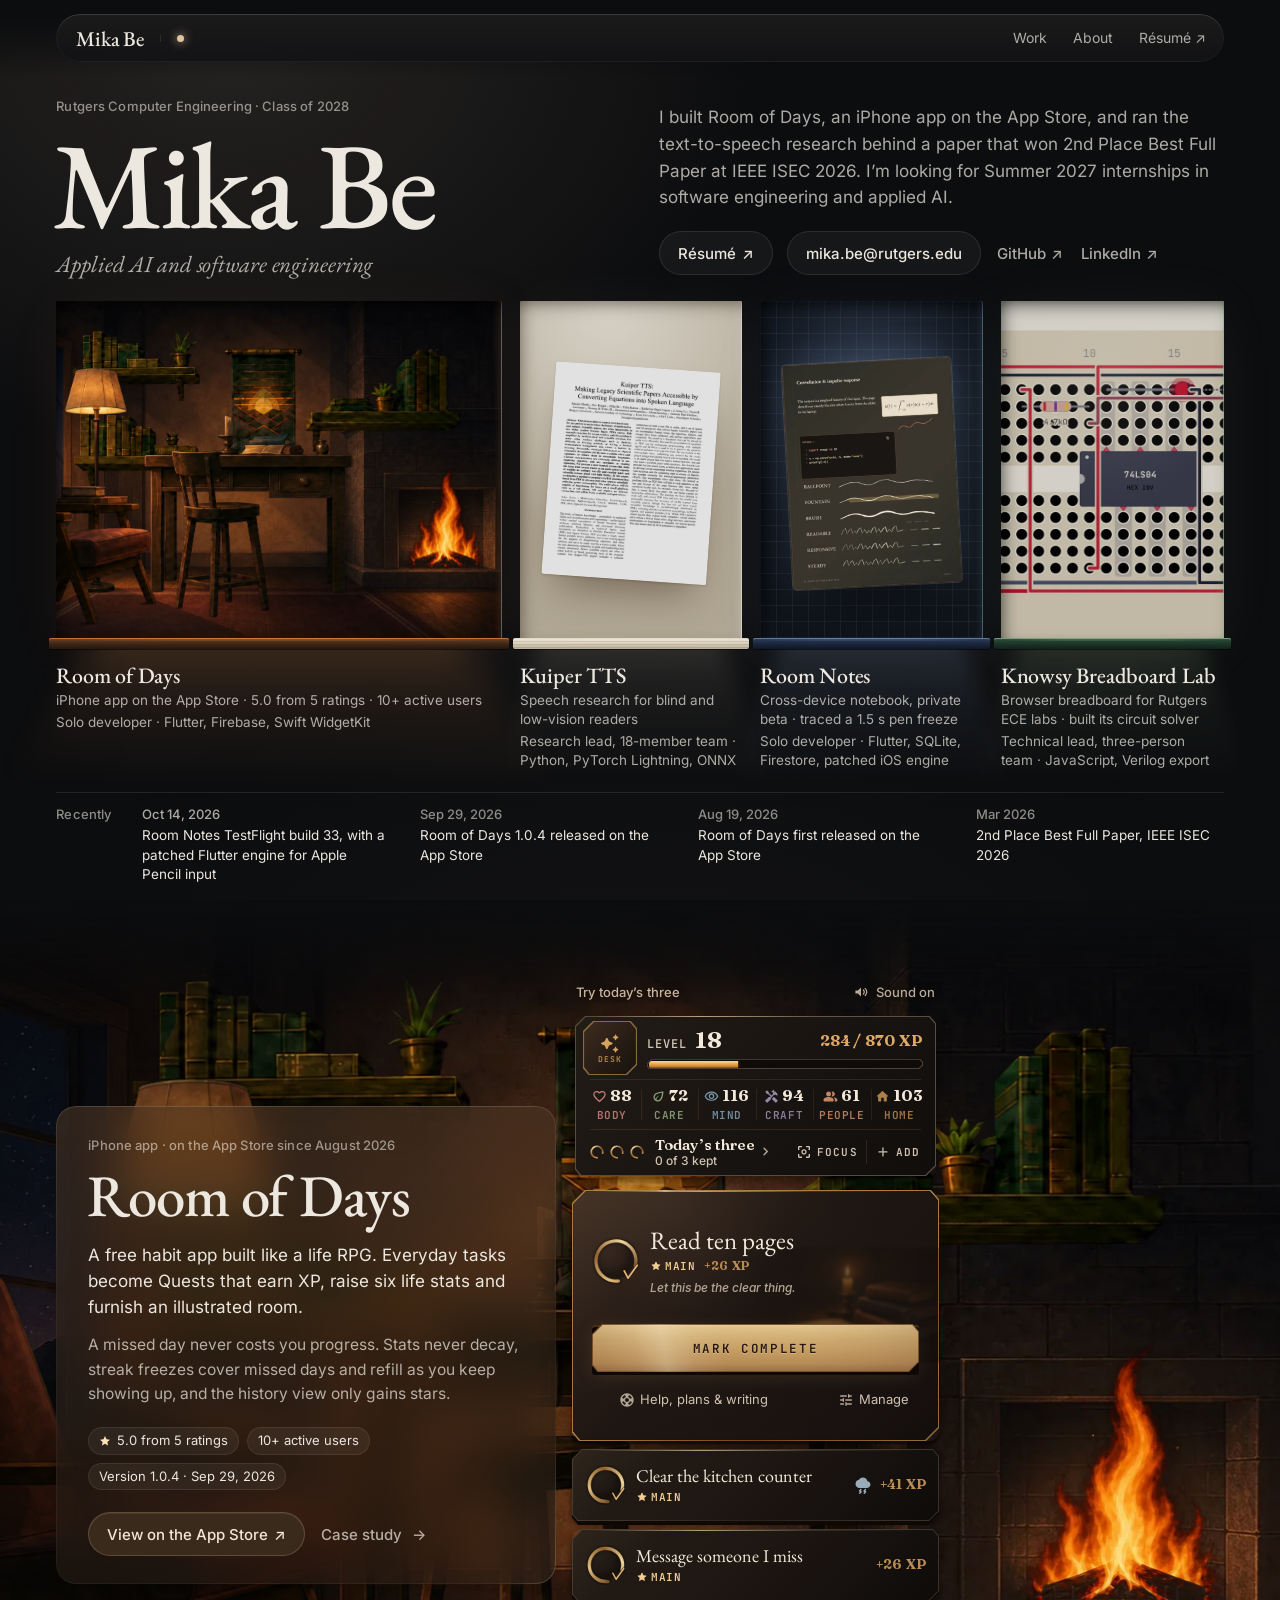
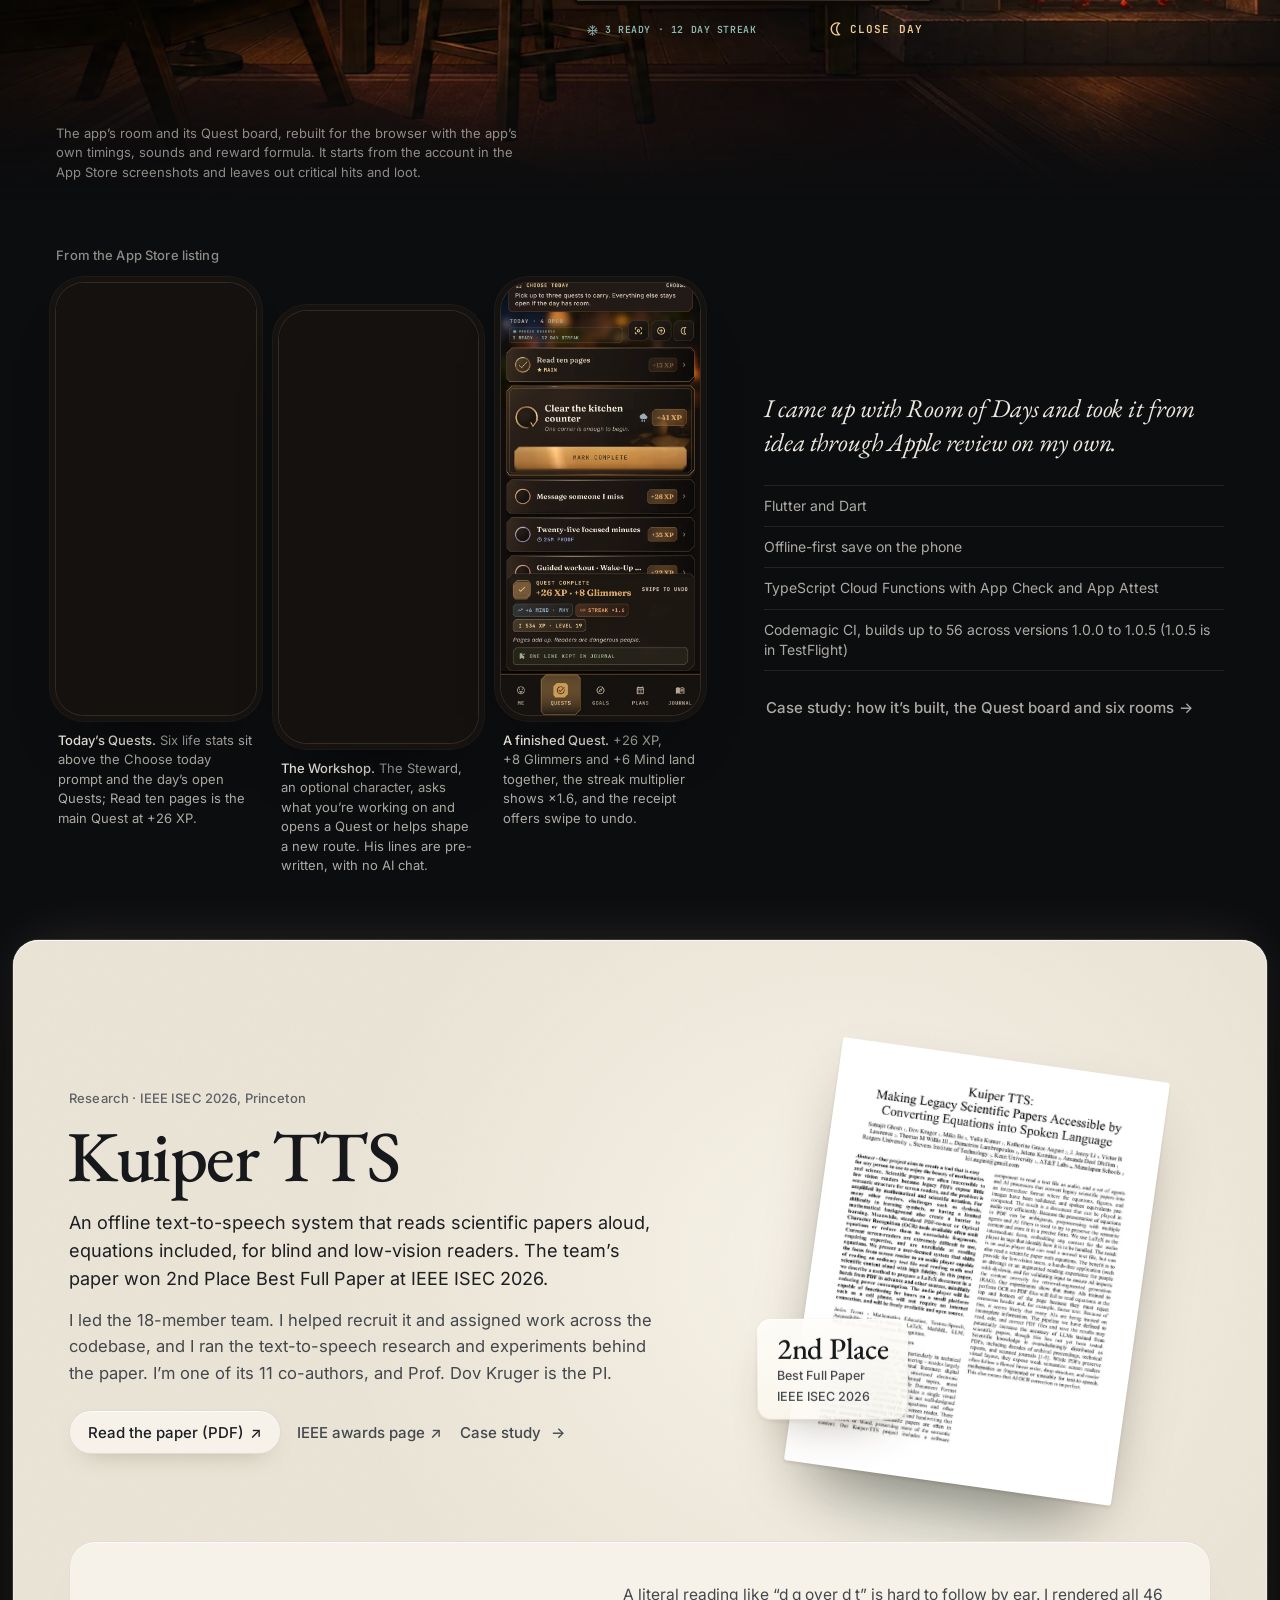
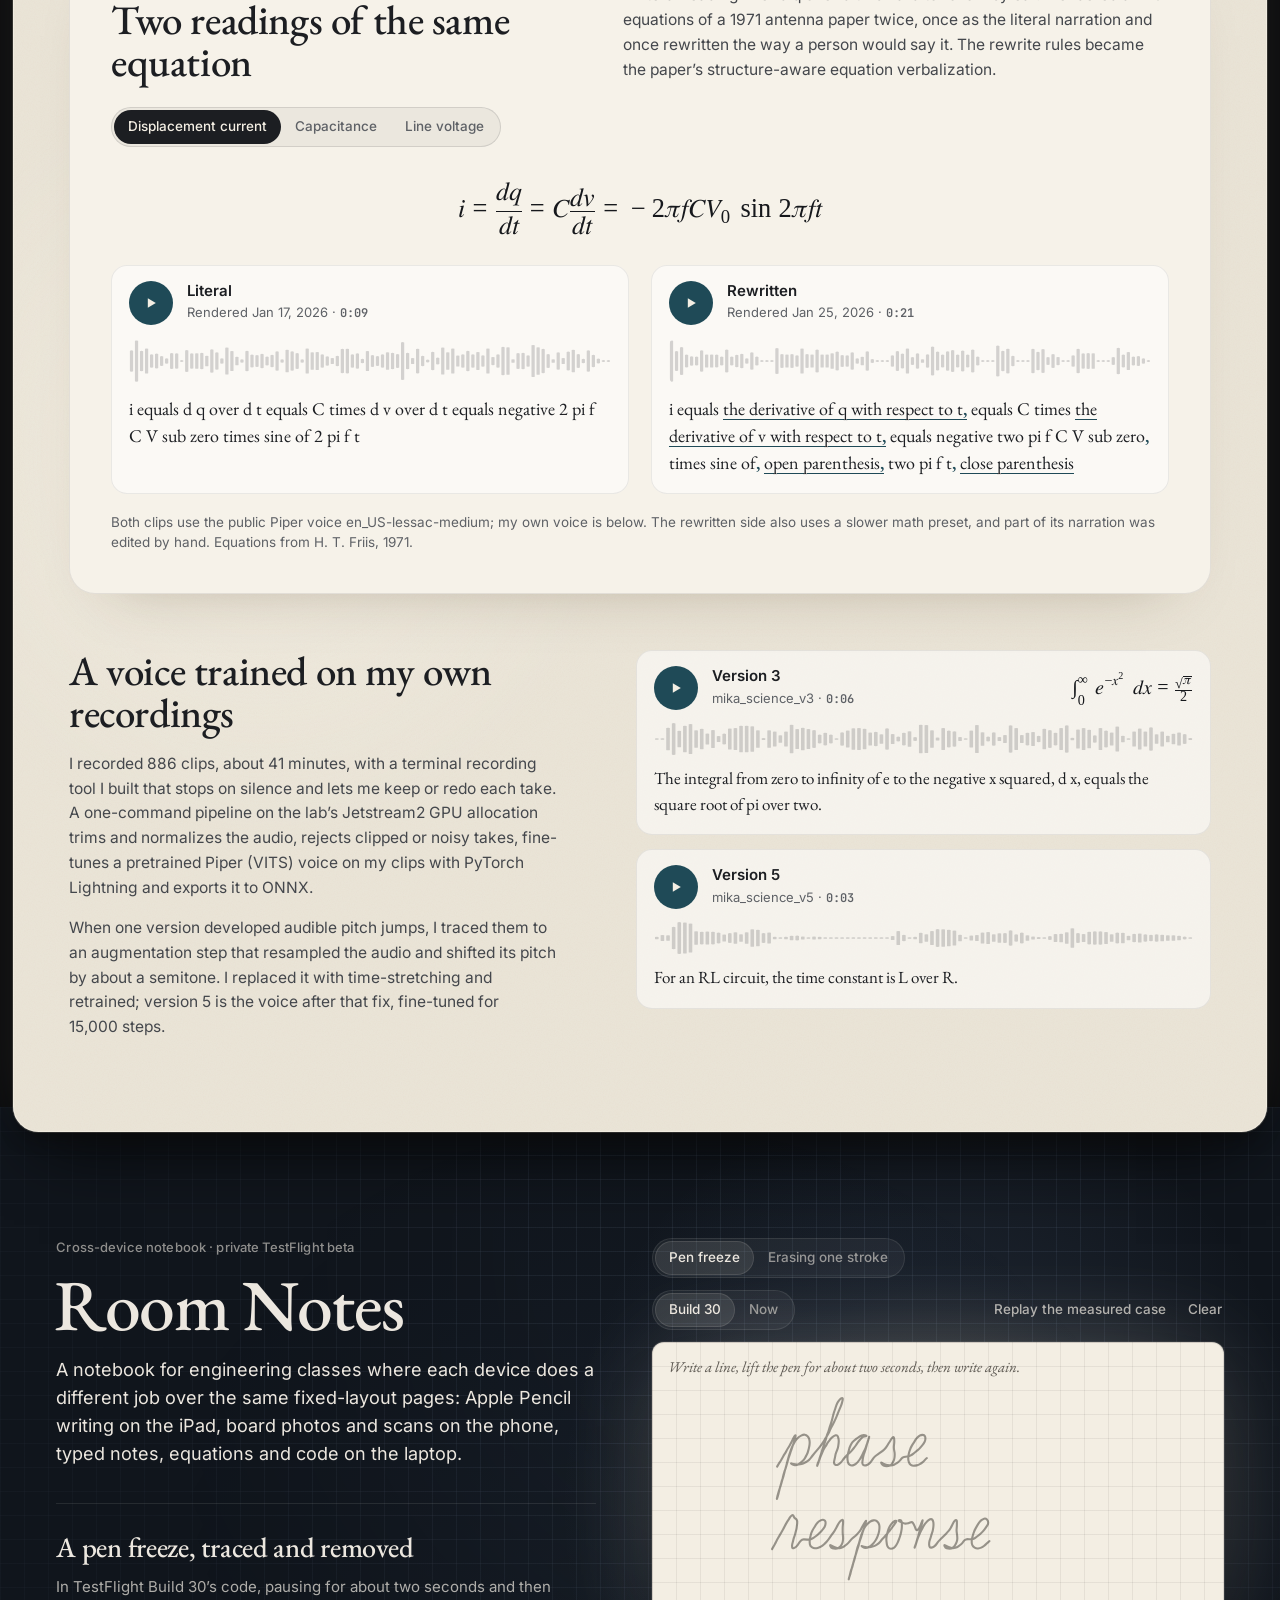
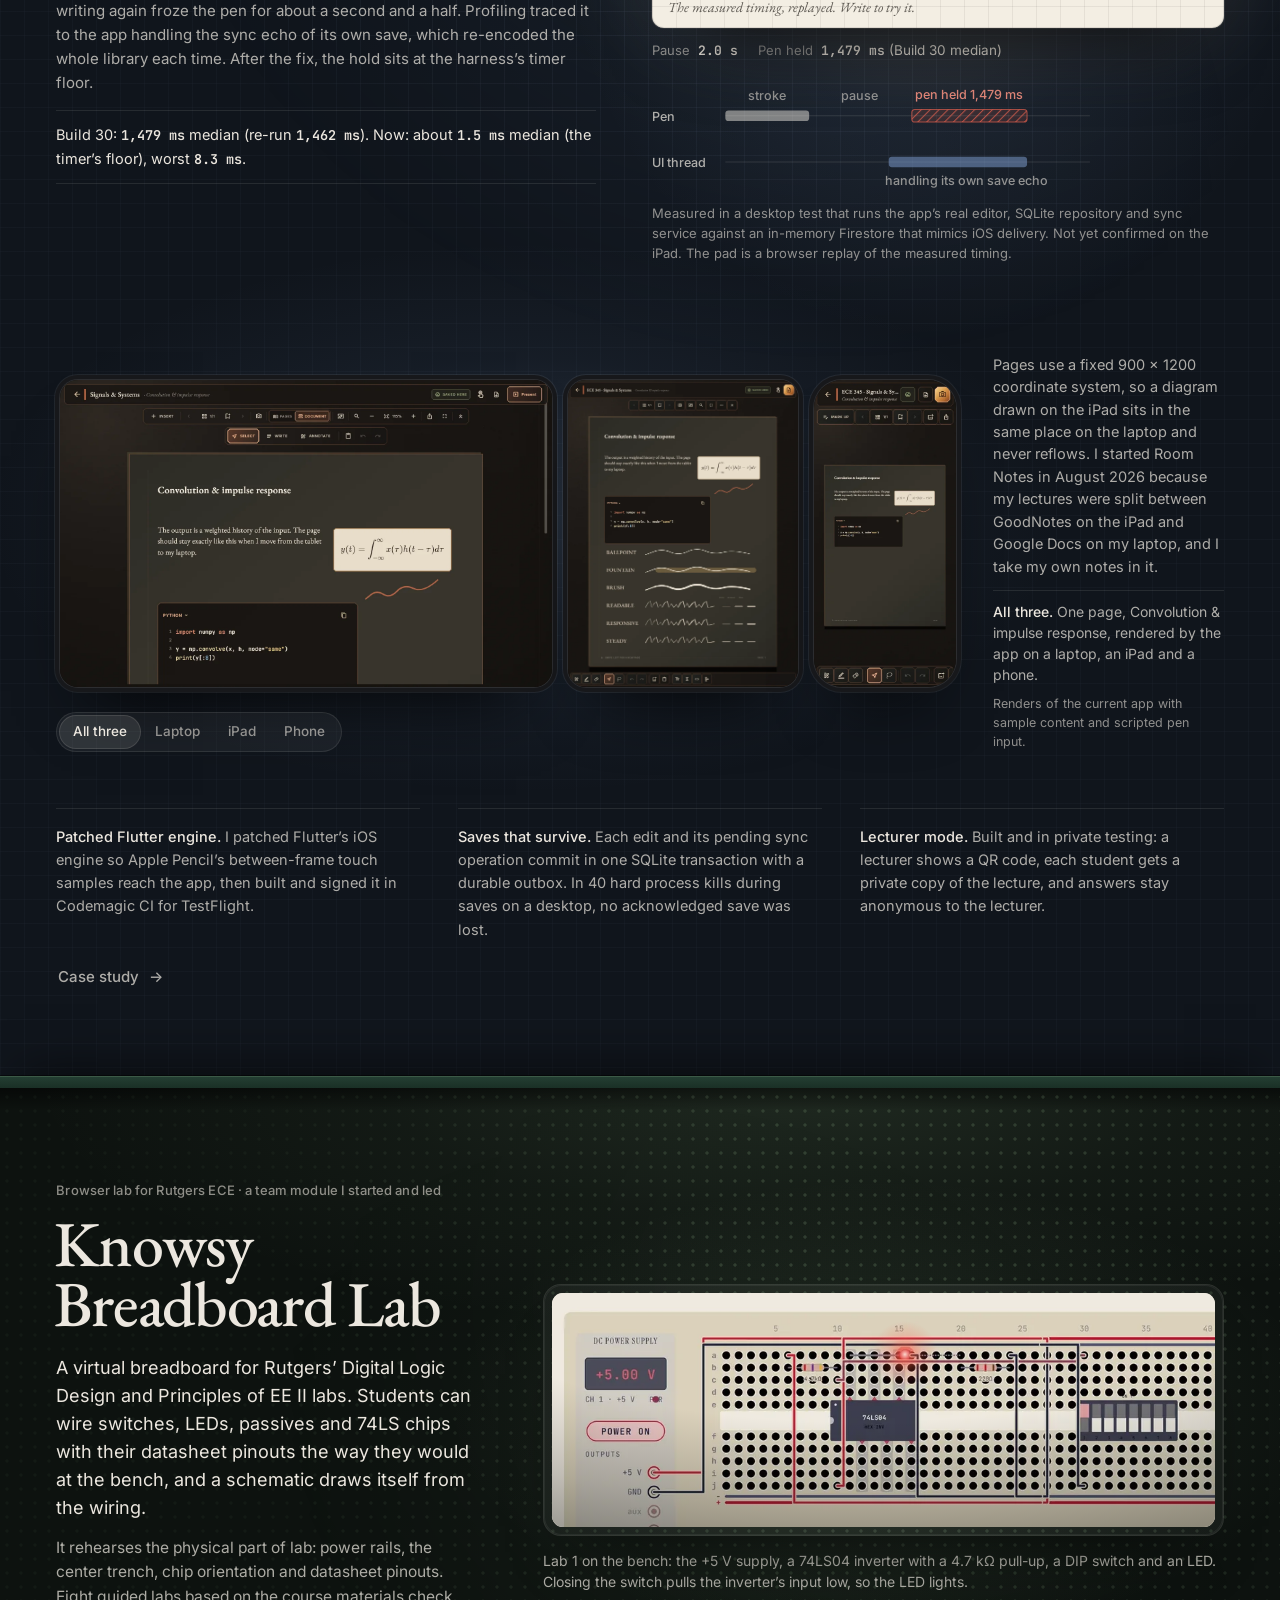
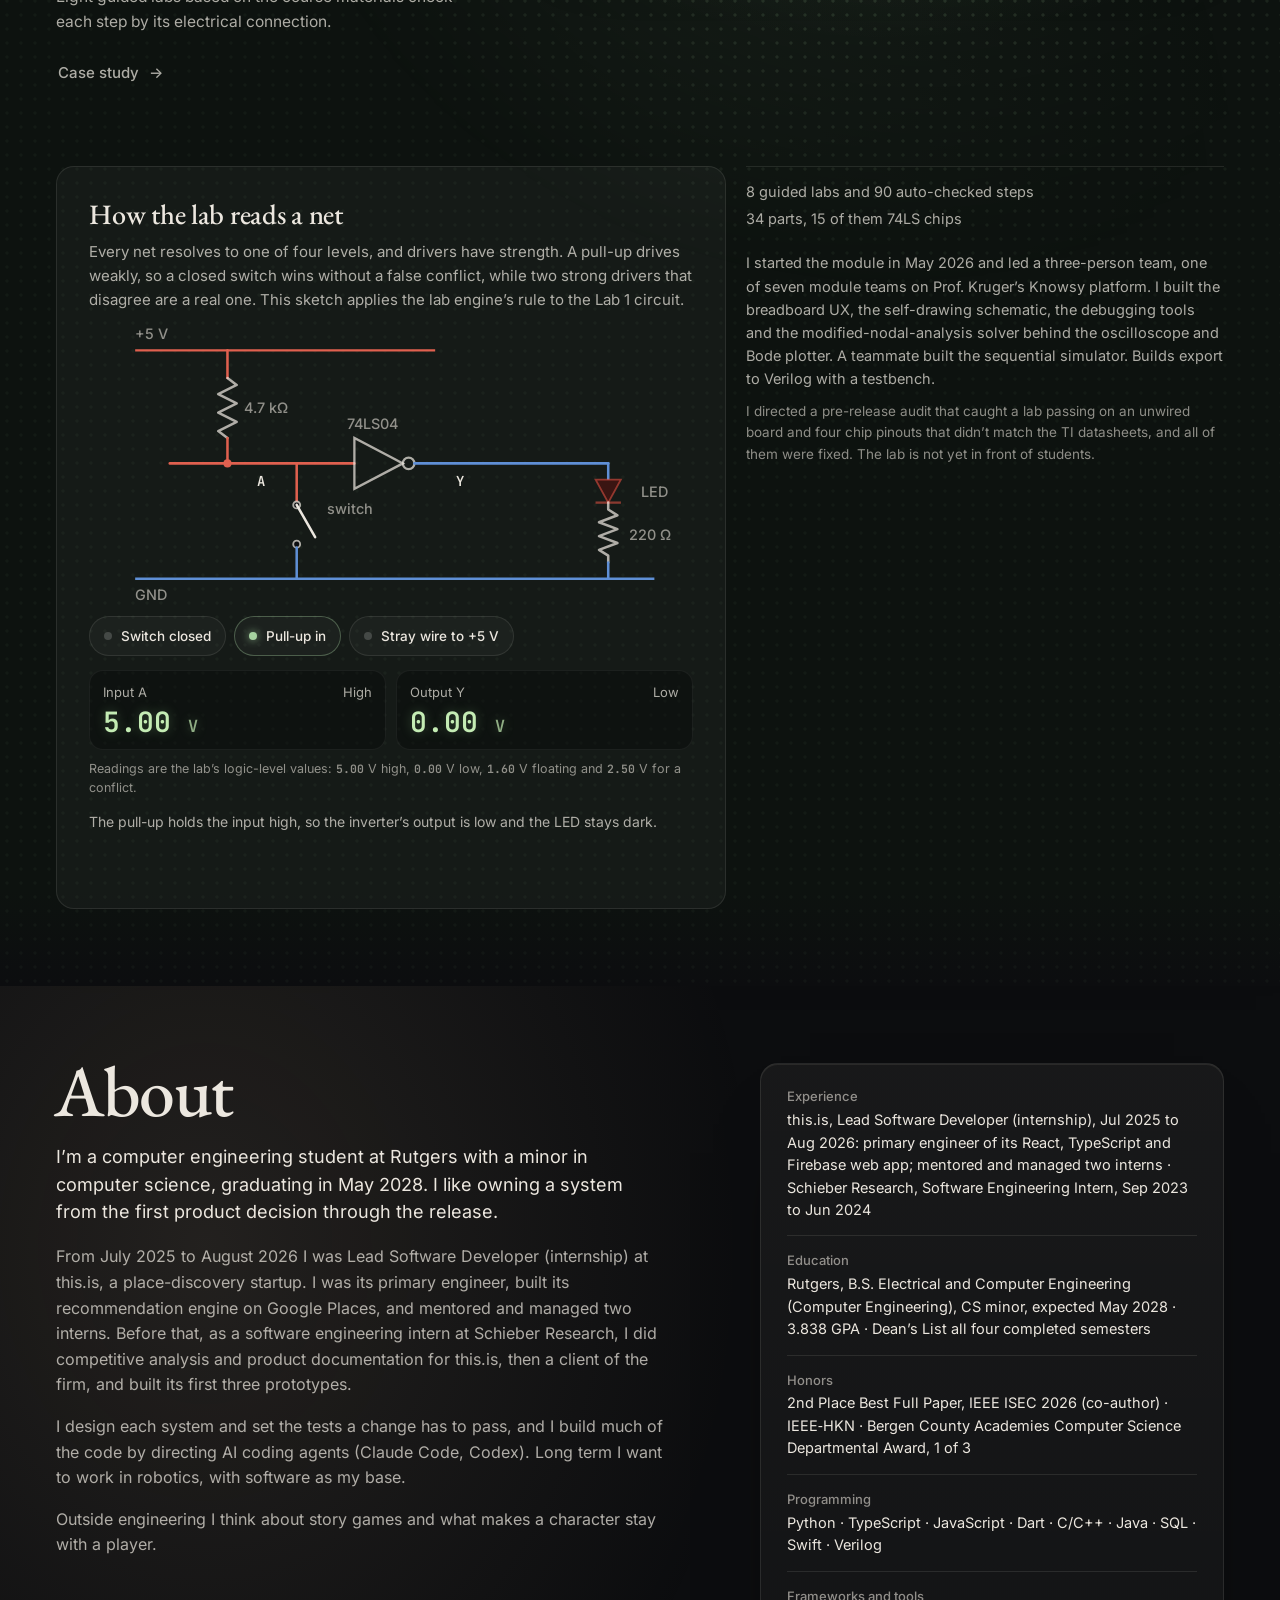
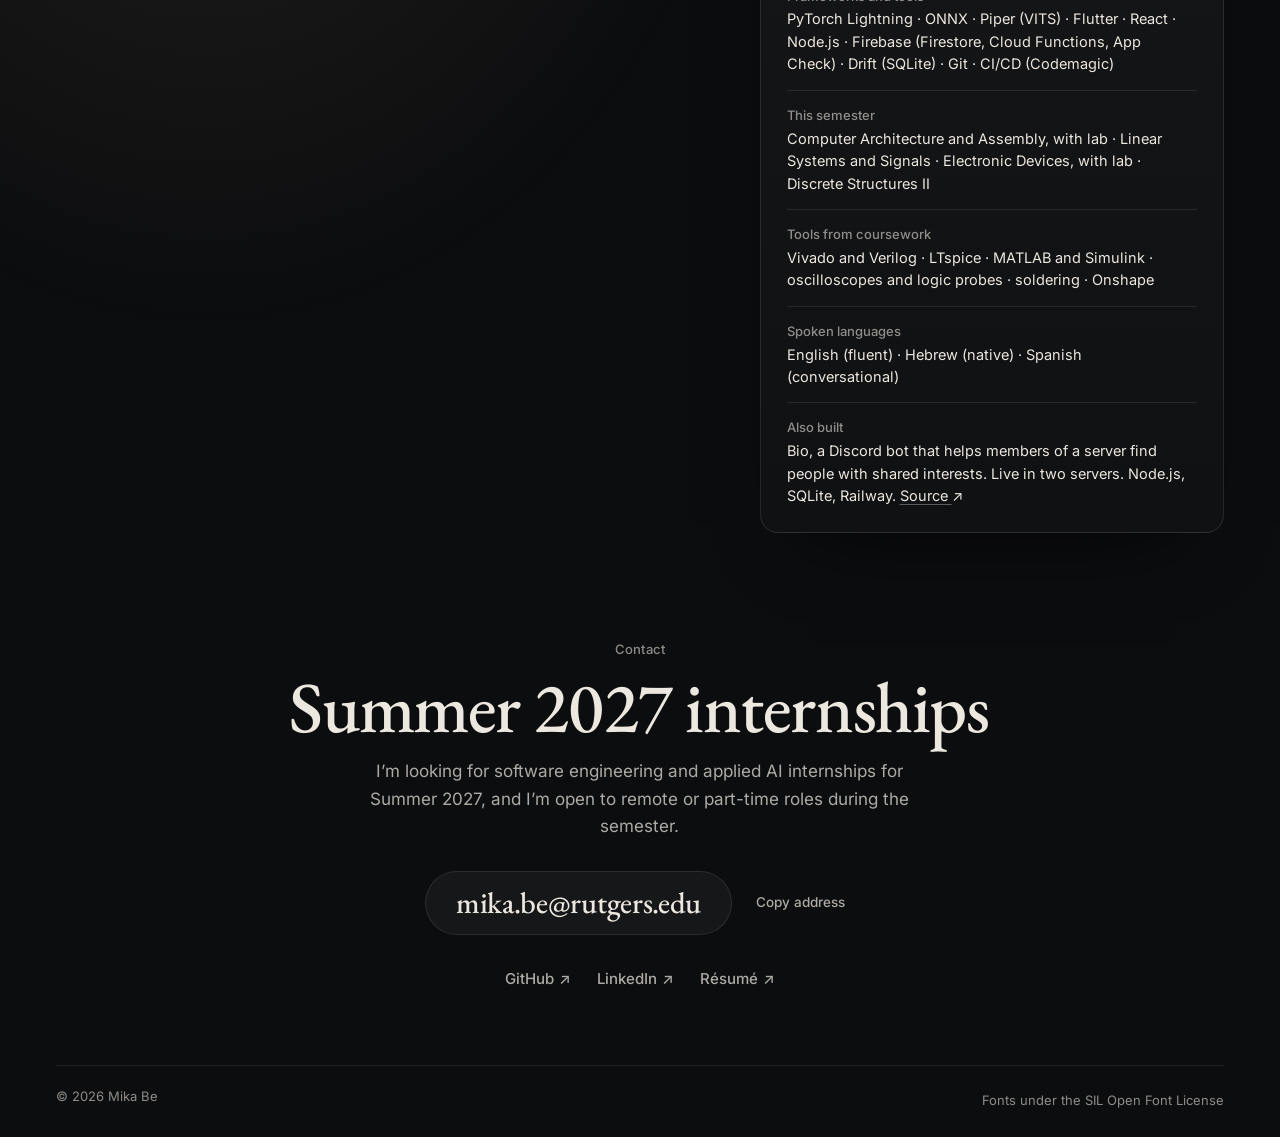
==== commit f65be5e6: "Homepage copy: current builds, role and stack on the doors, Experience and skills in About, icons - " ====
--- a/index.html
+++ b/index.html
@@ -24,7 +24,10 @@
   <meta name="twitter:description" content="Room of Days on the App Store, the text-to-speech research behind a 2nd Place Best Full Paper at IEEE ISEC 2026, a cross-device notebook and a browser breadboard lab. Looking for Summer 2027 internships." />
   <meta name="twitter:image" content="https://mikabe1805.github.io/assets/social-preview.jpg" />
   <meta name="twitter:image:alt" content="The hall of Mika Be’s portfolio: his name, “Applied AI and software engineering”, and four lit doors for Room of Days, Kuiper TTS, Room Notes and Knowsy." />
+  <link rel="icon" href="favicon.ico" sizes="32x32" />
   <link rel="icon" href="assets/favicon.svg" type="image/svg+xml" />
+  <link rel="apple-touch-icon" href="apple-touch-icon.png" />
+  <script type="application/ld+json">{"@context": "https://schema.org", "@type": "Person", "name": "Mika Be", "url": "https://mikabe1805.github.io/", "alumniOf": {"@type": "CollegeOrUniversity", "name": "Rutgers University"}, "sameAs": ["https://github.com/mikabe1805", "https://linkedin.com/in/mika-be"]}</script>
   <!-- font preloads over http only: from file:// a crossorigin preload is blocked (origin null) and the faces would not load -->
   <script>if (location.protocol !== "file:") ["EBGaramond-Variable", "Inter-Regular"].forEach(function (f) { var l = document.createElement("link"); l.rel = "preload"; l.as = "font"; l.type = "font/woff2"; l.crossOrigin = ""; l.href = "assets/fonts/" + f + ".woff2"; document.head.appendChild(l); });</script>
   <link rel="stylesheet" href="assets/css/site.css" />
@@ -96,30 +99,30 @@
             </span>
           </span>
           <span class="door-sill" aria-hidden="true"></span>
-          <span class="door-text"><strong>Room of Days</strong><small>iPhone app on the App Store · 5.0 from 5 ratings · 10+ active users</small></span>
+          <span class="door-text"><strong>Room of Days</strong><small>iPhone app on the App Store · 5.0 from 5 ratings · 10+ active users</small><small class="door-role">Solo developer&nbsp;· Flutter, Firebase, Swift WidgetKit</small></span>
         </a>
         <a class="door door--paper" href="#kuiper" data-peek="kuiper" data-arrive-focus data-portal="#kuiper .paper-sheet" style="--i: 1">
           <span class="door-window"><img class="door-obj" src="assets/world/kuiper-door.webp" alt="" width="420" height="543" decoding="async" /></span>
           <span class="door-sill" aria-hidden="true"></span>
-          <span class="door-text"><strong>Kuiper TTS</strong><small>Speech research for blind and low-vision readers</small></span>
+          <span class="door-text"><strong>Kuiper TTS</strong><small>Speech research for blind and low-vision readers</small><small class="door-role">Research lead, 18-member team&nbsp;· Python, PyTorch Lightning, ONNX</small></span>
         </a>
         <a class="door door--notes" href="#room-notes" data-peek="notes" data-arrive-focus data-portal="#room-notes .pen-surface" style="--i: 2">
           <span class="door-window"><img class="door-obj" src="assets/world/rn-door-page.webp" alt="" width="480" height="638" decoding="async" /></span>
           <span class="door-sill" aria-hidden="true"></span>
-          <span class="door-text"><strong>Room Notes</strong><small>Cross-device notebook · private beta</small></span>
+          <span class="door-text"><strong>Room Notes</strong><small>Cross-device notebook, private beta&nbsp;· traced a 1.5&nbsp;s pen freeze</small><small class="door-role">Solo developer&nbsp;· Flutter, SQLite, Firestore, patched iOS engine</small></span>
         </a>
         <a class="door door--knowsy" href="#knowsy" data-peek="knowsy" data-arrive-focus data-portal="#knowsy .kn-strip" style="--i: 3">
           <span class="door-window"><img class="door-img" src="assets/world/knowsy-door.webp" alt="" width="560" height="760" decoding="async" /></span>
           <span class="door-sill" aria-hidden="true"></span>
-          <span class="door-text"><strong>Knowsy Breadboard Lab</strong><small>Browser breadboard for Rutgers ECE labs</small></span>
+          <span class="door-text"><strong>Knowsy Breadboard Lab</strong><small>Browser breadboard for Rutgers ECE labs&nbsp;· built its circuit solver</small><small class="door-role">Technical lead, three-person team&nbsp;· JavaScript, Verilog export</small></span>
         </a>
       </nav>
 
       <aside class="wrap hall-log" aria-labelledby="log-title">
         <h2 class="kicker" id="log-title">Recently</h2>
         <ol data-swipe-label="Recent updates. Scroll sideways for more.">
+          <li><time datetime="2026-10-14">Oct 14, 2026</time><span>Room Notes TestFlight build 33, with a patched Flutter engine for Apple Pencil input</span></li>
           <li><time datetime="2026-09-29">Sep 29, 2026</time><span>Room of Days 1.0.4 released on the App Store</span></li>
-          <li><time datetime="2026-09-23">Sep 23, 2026</time><span>Room Notes TestFlight build 28, with a patched Flutter engine for Apple Pencil input</span></li>
           <li><time datetime="2026-08-19">Aug 19, 2026</time><span>Room of Days first released on the App Store</span></li>
           <li><time datetime="2026-03">Mar 2026</time><span>2nd Place Best Full Paper, IEEE ISEC 2026</span></li>
         </ol>
@@ -167,7 +170,7 @@
             </ul>
             <div class="links">
               <a class="pill pill--bronze" href="https://apps.apple.com/us/app/room-of-days/id6781401469" target="_blank" rel="noopener">View on the App Store <span class="arr" aria-hidden="true">↗</span></a>
-              <a class="text-link" href="projects/room-of-days.html">Case study <span class="arr arr--fwd" aria-hidden="true">→</span></a>
+              <a class="text-link" href="projects/room-of-days.html">Case study<span class="sr-only">: Room of Days</span> <span class="arr arr--fwd" aria-hidden="true">→</span></a>
             </div>
           </div>
         </div>
@@ -205,7 +208,7 @@
             <li>Flutter and Dart</li>
             <li>Offline-first save on the phone</li>
             <li>TypeScript Cloud Functions with App Check and App Attest</li>
-            <li>Codemagic CI, builds up to 49 across versions 1.0.0 to 1.0.4</li>
+            <li>Codemagic CI, builds up to 56 across versions 1.0.0 to 1.0.5 (1.0.5 is in TestFlight)</li>
           </ul>
           <a class="text-link rod-case" href="projects/room-of-days.html">Case study: how it’s built, the Quest board and six rooms <span class="arr arr--fwd" aria-hidden="true">→</span></a>
         </div>
@@ -224,11 +227,11 @@
           <div class="links">
             <a class="pill pill--light" href="kuiper-tts-paper.pdf" target="_blank" rel="noopener">Read the paper (PDF) <span class="arr" aria-hidden="true">↗</span></a>
             <a class="text-link" href="https://ewh.ieee.org/conf/stem/awards.html" target="_blank" rel="noopener">IEEE awards page <span class="arr" aria-hidden="true">↗</span></a>
-            <a class="text-link" href="projects/kuiper-tts.html">Case study <span class="arr arr--fwd" aria-hidden="true">→</span></a>
+            <a class="text-link" href="projects/kuiper-tts.html">Case study<span class="sr-only">: Kuiper TTS</span> <span class="arr arr--fwd" aria-hidden="true">→</span></a>
           </div>
         </div>
         <a class="paper" href="kuiper-tts-paper.pdf" target="_blank" rel="noopener" data-tilt-card="2" aria-label="Open the Kuiper TTS paper (PDF)">
-          <span class="paper-sheet"><img src="assets/kuiper-paper.webp" srcset="assets/kuiper-paper-800.webp 800w, assets/kuiper-paper.webp 1082w" sizes="(max-width: 699px) 186px, (max-width: 900px) 270px, 330px" alt="First page of the paper: Kuiper TTS, Making Legacy Scientific Papers Accessible by Converting Equations into Spoken Language." width="1082" height="1400" loading="lazy" decoding="async" /></span>
+          <span class="paper-sheet"><img src="assets/kuiper-paper.webp" srcset="assets/kuiper-paper-520.webp 520w, assets/kuiper-paper-800.webp 800w, assets/kuiper-paper.webp 1082w" sizes="(max-width: 699px) 186px, (max-width: 900px) 270px, 330px" alt="First page of the paper: Kuiper TTS, Making Legacy Scientific Papers Accessible by Converting Equations into Spoken Language." width="1082" height="1400" loading="lazy" decoding="async" /></span>
           <span class="seal glass" data-portal-layer><b>2nd Place</b><small>Best Full Paper</small><small>IEEE ISEC 2026</small></span>
         </a>
       </div>
@@ -278,8 +281,8 @@
         <div class="voice" data-reveal>
           <div class="voice-copy">
             <h3>A voice trained on my own recordings</h3>
-            <p class="body-2">I recorded 886 clips, about 41 minutes, with a terminal recording tool I built that stops on silence and lets me keep or redo each take. A one-command pipeline on the lab’s Jetstream2 GPU allocation trims and normalizes the audio, rejects clipped or noisy takes, trains the voice and exports it to ONNX.</p>
-            <p class="body-2">When one version developed audible pitch jumps, I traced them to an augmentation step that resampled the audio and shifted its pitch by about a semitone. I replaced it with time-stretching and retrained<span data-flag="voiceV5">; version 5 is the voice after that fix</span>.</p>
+            <p class="body-2">I recorded 886 clips, about 41 minutes, with a terminal recording tool I built that stops on silence and lets me keep or redo each take. A one-command pipeline on the lab’s Jetstream2 GPU allocation trims and normalizes the audio, rejects clipped or noisy takes, fine-tunes a pretrained Piper (VITS) voice on my clips with PyTorch Lightning and exports it to ONNX.</p>
+            <p class="body-2">When one version developed audible pitch jumps, I traced them to an augmentation step that resampled the audio and shifted its pitch by about a semitone. I replaced it with time-stretching and retrained<span data-flag="voiceV5">; version 5 is the voice after that fix, fine-tuned for 15,000&nbsp;steps</span>.</p>
           </div>
           <div class="voice-players">
             <div class="player" data-player data-clip="voice-v3-gaussian" data-label="version 3 of my voice reading the Gaussian integral">
@@ -434,7 +437,7 @@
             <p><strong>Saves that survive.</strong> Each edit and its pending sync operation commit in one SQLite transaction with a durable outbox. In 40 hard process kills during saves on a desktop, no acknowledged save was lost.</p>
             <p><strong>Lecturer mode.</strong> Built and in private testing: a lecturer shows a QR code, each student gets a private copy of the lecture, and answers stay anonymous to the lecturer.</p>
           </div>
-          <a class="text-link" href="projects/room-notes.html">Case study <span class="arr arr--fwd" aria-hidden="true">→</span></a>
+          <a class="text-link" href="projects/room-notes.html">Case study<span class="sr-only">: Room Notes</span> <span class="arr arr--fwd" aria-hidden="true">→</span></a>
         </div>
       </div>
     </section>
@@ -448,7 +451,7 @@
           <h2 id="kn-title" tabindex="-1" data-room-heading>Knowsy Breadboard Lab</h2>
           <p class="lead">A virtual breadboard for Rutgers’ Digital Logic Design and Principles of EE&nbsp;II labs. Students can wire switches, LEDs, passives and 74LS chips with their datasheet pinouts the way they would at the bench, and a schematic draws itself from the wiring.</p>
           <p class="body-2">It rehearses the physical part of lab: power rails, the center trench, chip orientation and datasheet pinouts. Eight guided labs based on the course materials check each step by its electrical connection.</p>
-          <a class="text-link" href="projects/knowsy.html">Case study <span class="arr arr--fwd" aria-hidden="true">→</span></a>
+          <a class="text-link" href="projects/knowsy.html">Case study<span class="sr-only">: Knowsy Breadboard Lab</span> <span class="arr arr--fwd" aria-hidden="true">→</span></a>
         </div>
         <figure class="bench-shot">
           <span class="lamp bench-lamp" aria-hidden="true"></span>
@@ -540,11 +543,14 @@
         <p class="body-2">I design each system and set the tests a change has to pass, and I build much of the code by directing AI coding agents (Claude Code, Codex).<span data-flag="robotics"> Long term I want to work in robotics, with software as my base.</span></p>
         <p class="body-2">Outside engineering I think about story games and what makes a character stay with a player.</p>
         <dl class="facts">
+          <div><dt>Experience</dt><dd>this.is, Lead Software Developer (internship), Jul 2025 to Aug 2026: primary engineer of its React, TypeScript and Firebase web app; mentored and managed two interns&nbsp;· Schieber Research, Software Engineering Intern, Sep 2023 to Jun 2024</dd></div>
           <div><dt>Education</dt><dd>Rutgers, B.S. Electrical and Computer Engineering (Computer Engineering), CS minor, expected May 2028 · 3.838 GPA · Dean’s List all four completed semesters</dd></div>
           <div><dt>Honors</dt><dd>2nd Place Best Full Paper, IEEE ISEC 2026 (co-author) · IEEE&#8209;HKN · Bergen County Academies Computer Science Departmental Award, 1 of 3</dd></div>
-          <div><dt>This semester</dt><dd>Computer Architecture and Assembly · Linear Systems and Signals · Electronic Devices · Discrete Structures II</dd></div>
+          <div><dt>Programming</dt><dd>Python&nbsp;· TypeScript&nbsp;· JavaScript&nbsp;· Dart&nbsp;· C/C++&nbsp;· Java&nbsp;· SQL&nbsp;· Swift&nbsp;· Verilog</dd></div>
+          <div><dt>Frameworks and tools</dt><dd>PyTorch Lightning&nbsp;· ONNX&nbsp;· Piper (VITS)&nbsp;· Flutter&nbsp;· React&nbsp;· Node.js&nbsp;· Firebase (Firestore, Cloud Functions, App Check)&nbsp;· Drift (SQLite)&nbsp;· Git&nbsp;· CI/CD (Codemagic)</dd></div>
+          <div><dt>This semester</dt><dd>Computer Architecture and Assembly, with lab&nbsp;· Linear Systems and Signals&nbsp;· Electronic Devices, with lab&nbsp;· Discrete Structures II</dd></div>
           <div><dt>Tools from coursework</dt><dd>Vivado and Verilog · LTspice · MATLAB and Simulink · oscilloscopes and logic probes · soldering · Onshape</dd></div>
-          <div><dt>Languages</dt><dd>English (fluent) · Hebrew (native) · Spanish (conversational)</dd></div>
+          <div><dt>Spoken languages</dt><dd>English (fluent) · Hebrew (native) · Spanish (conversational)</dd></div>
           <div><dt>Also built</dt><dd>Bio, a Discord bot that helps members of a server find people with shared interests. Live in two servers. Node.js, SQLite, Railway. <a href="https://github.com/mikabe1805/discord-profile-bot" target="_blank" rel="noopener">Source <span class="arr" aria-hidden="true">↗</span></a></dd></div>
         </dl>
       </div>
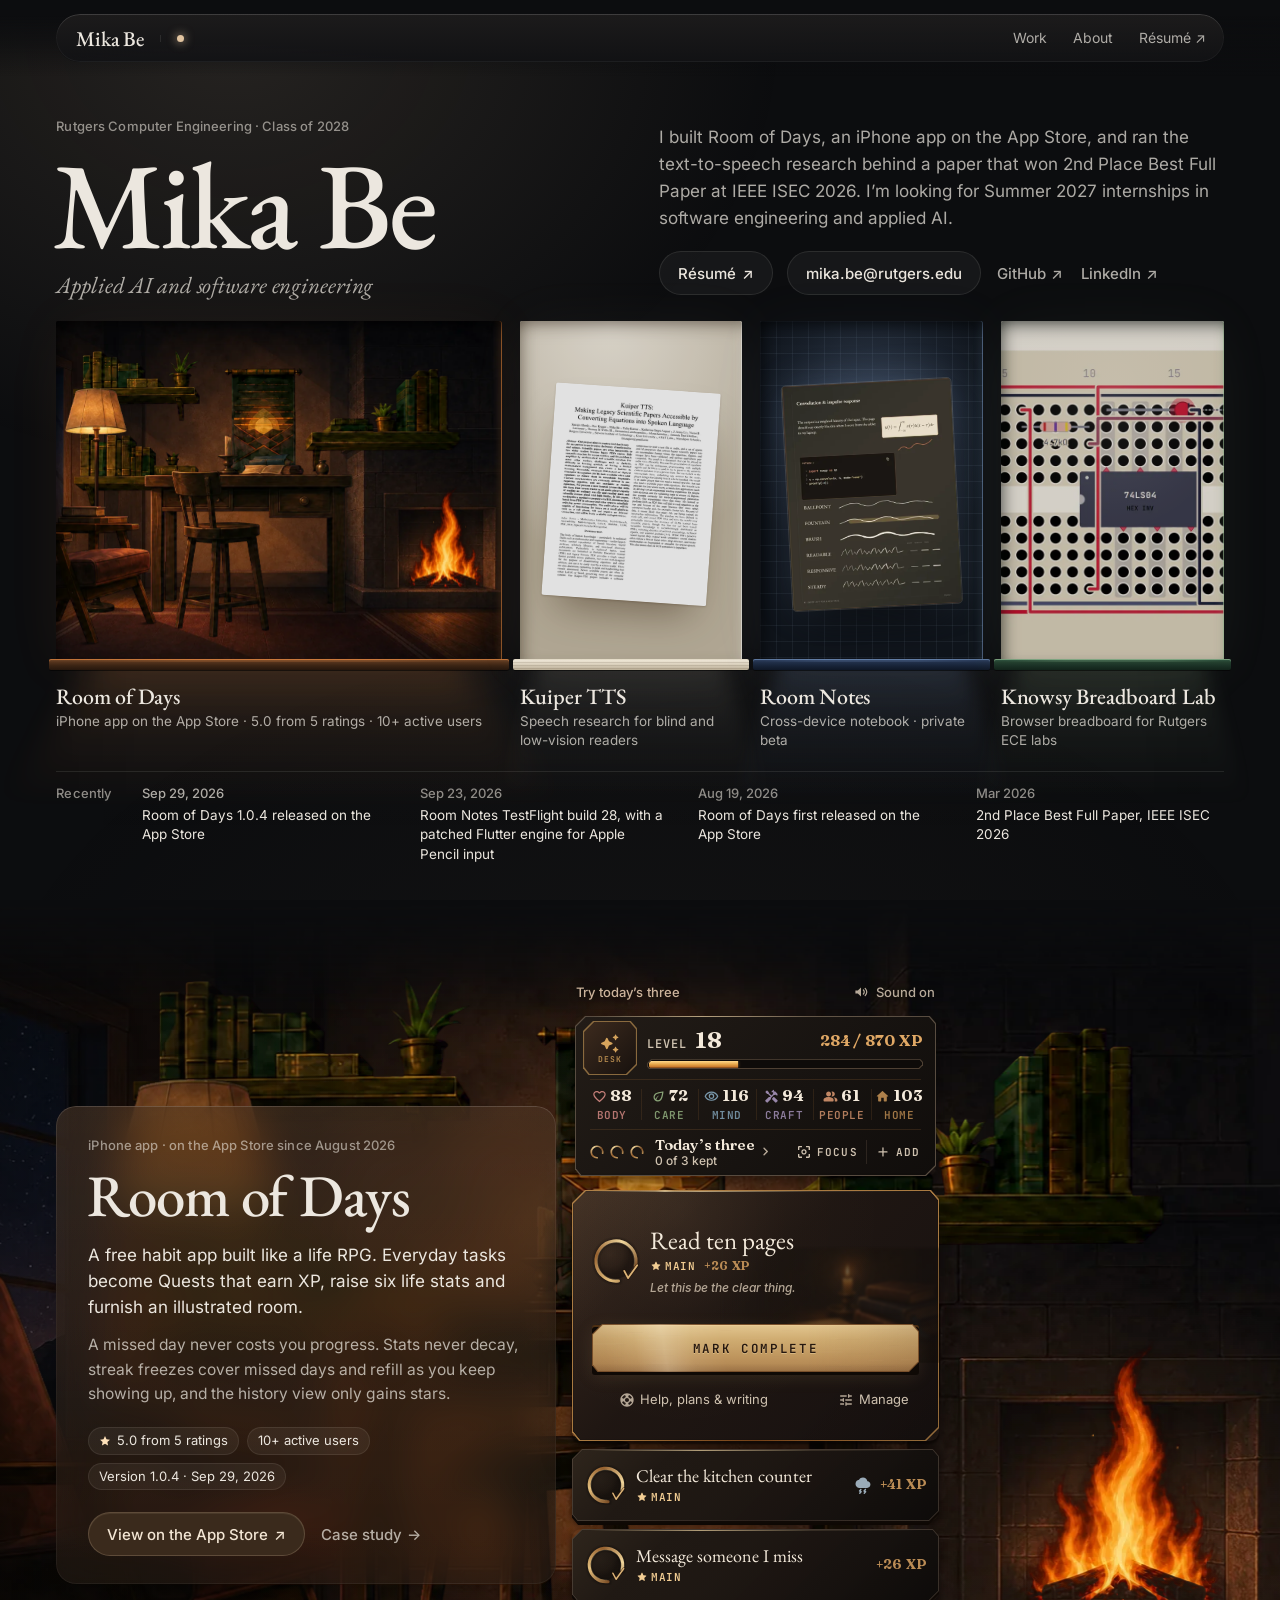
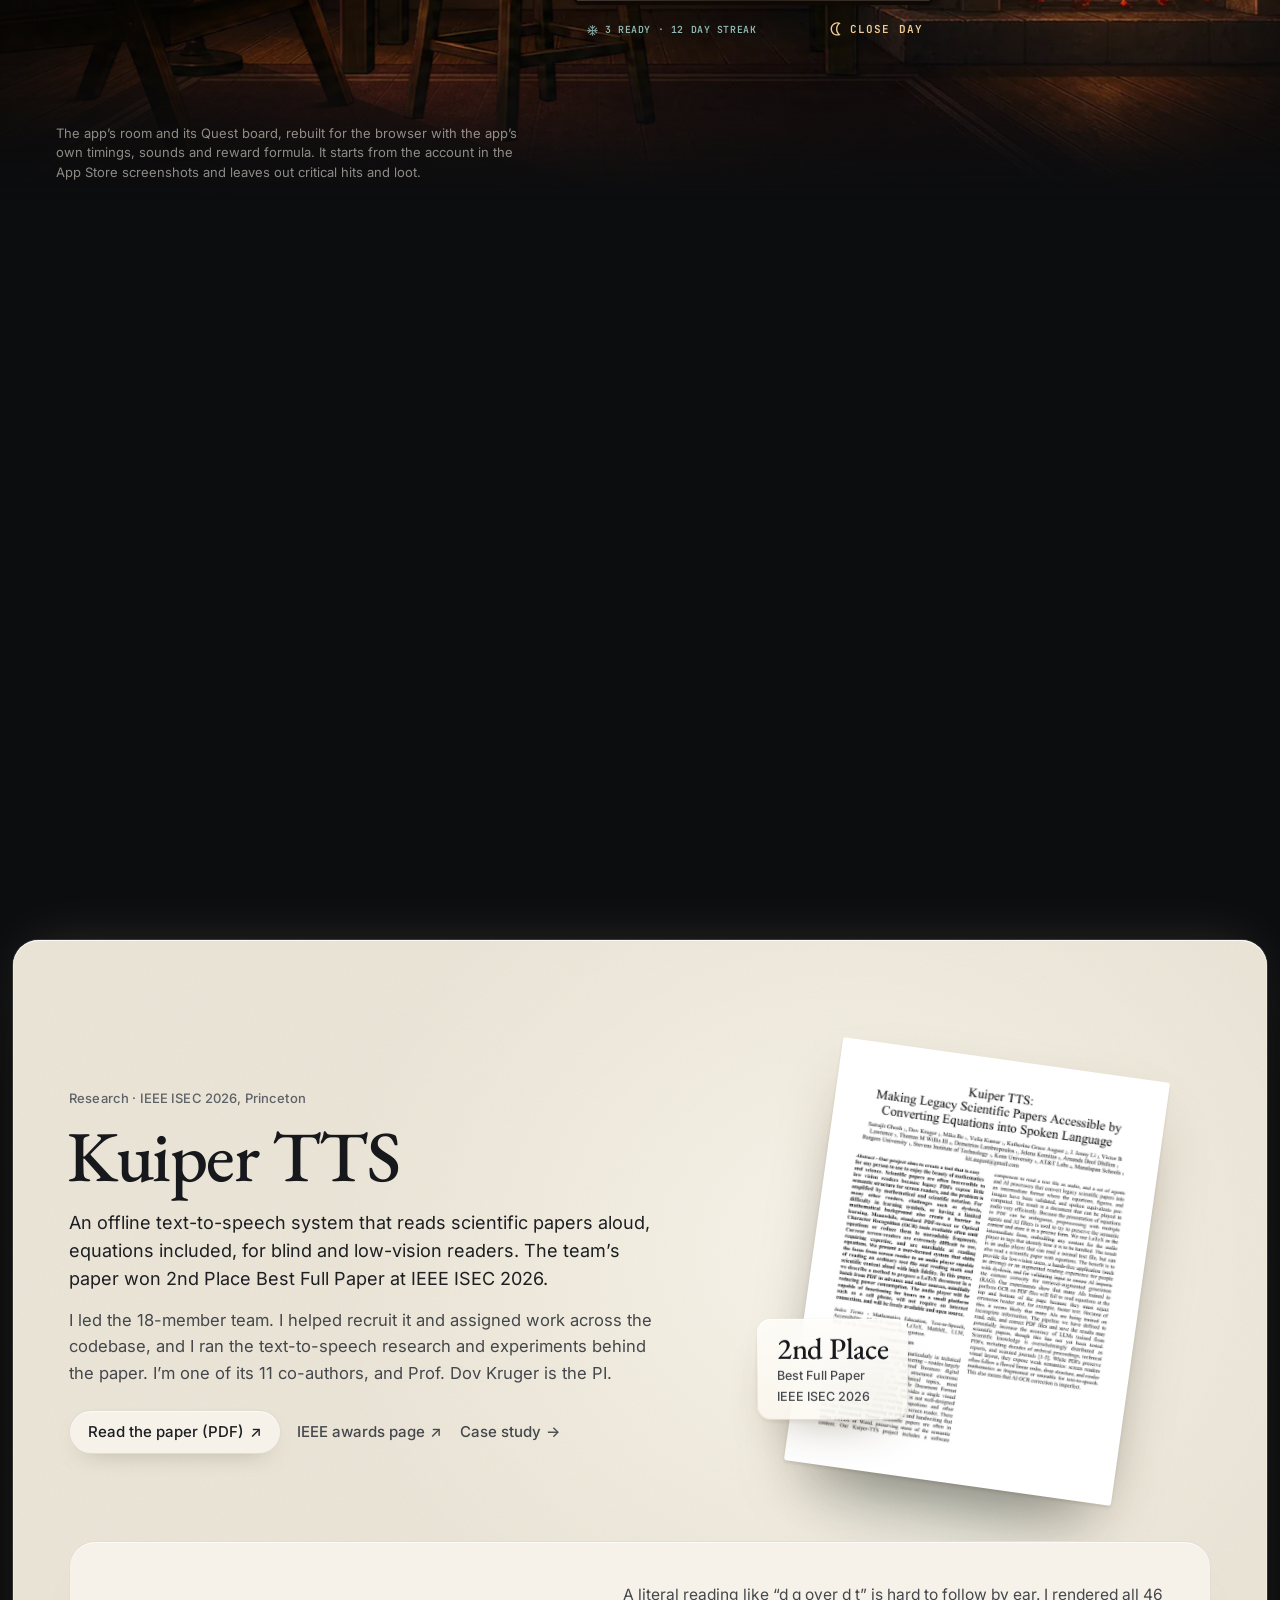
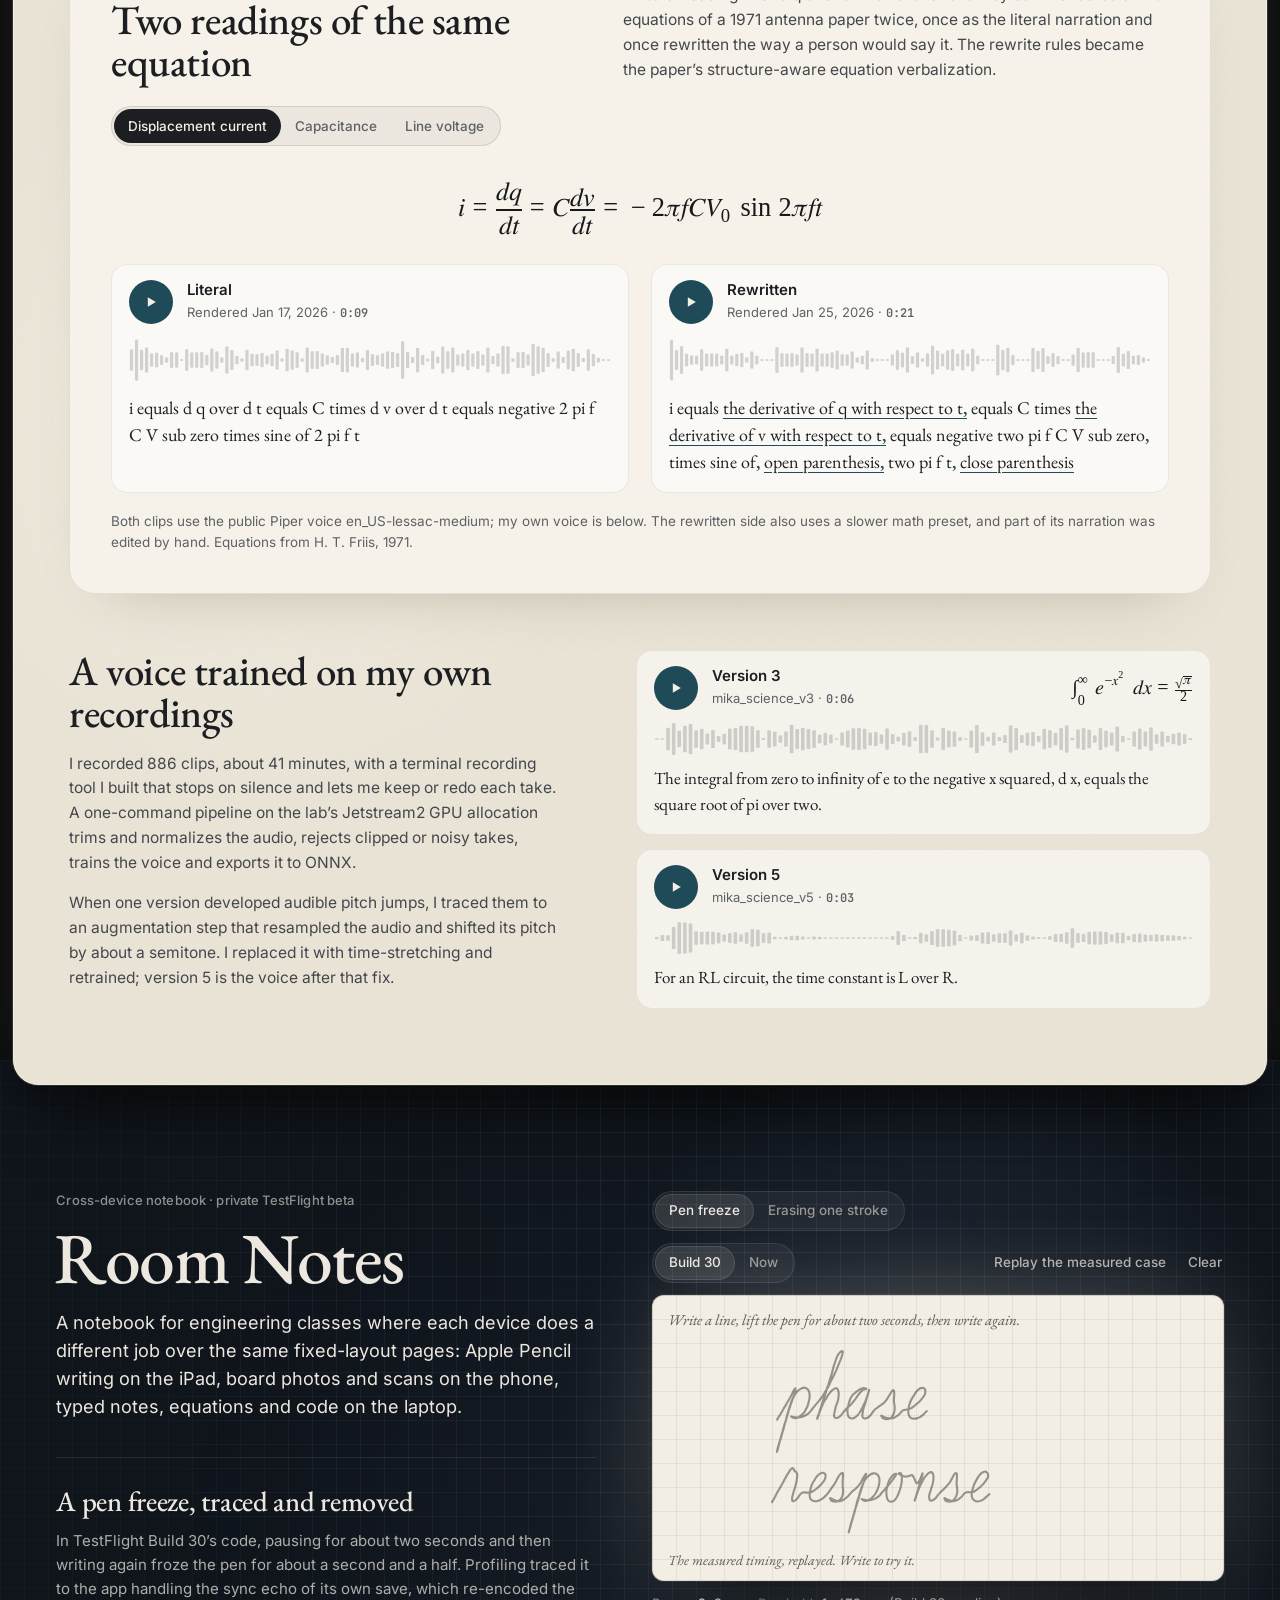
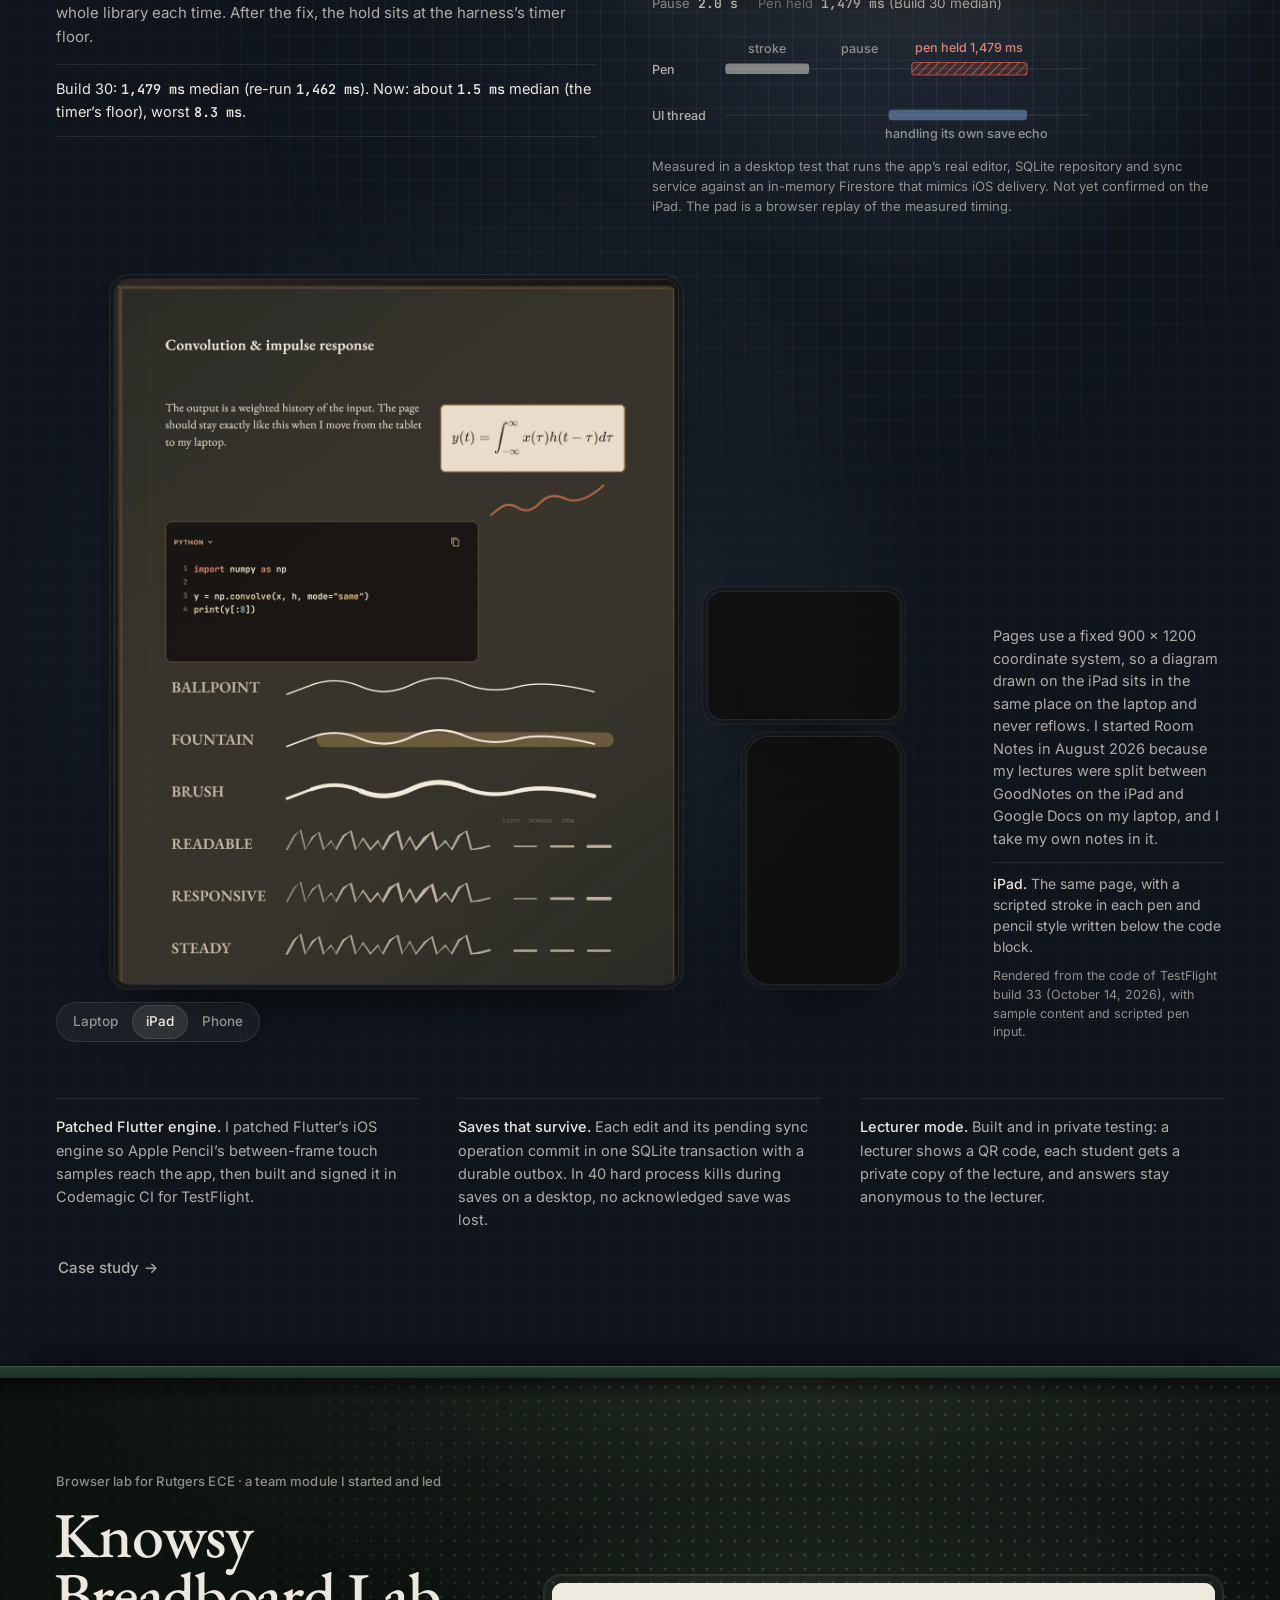
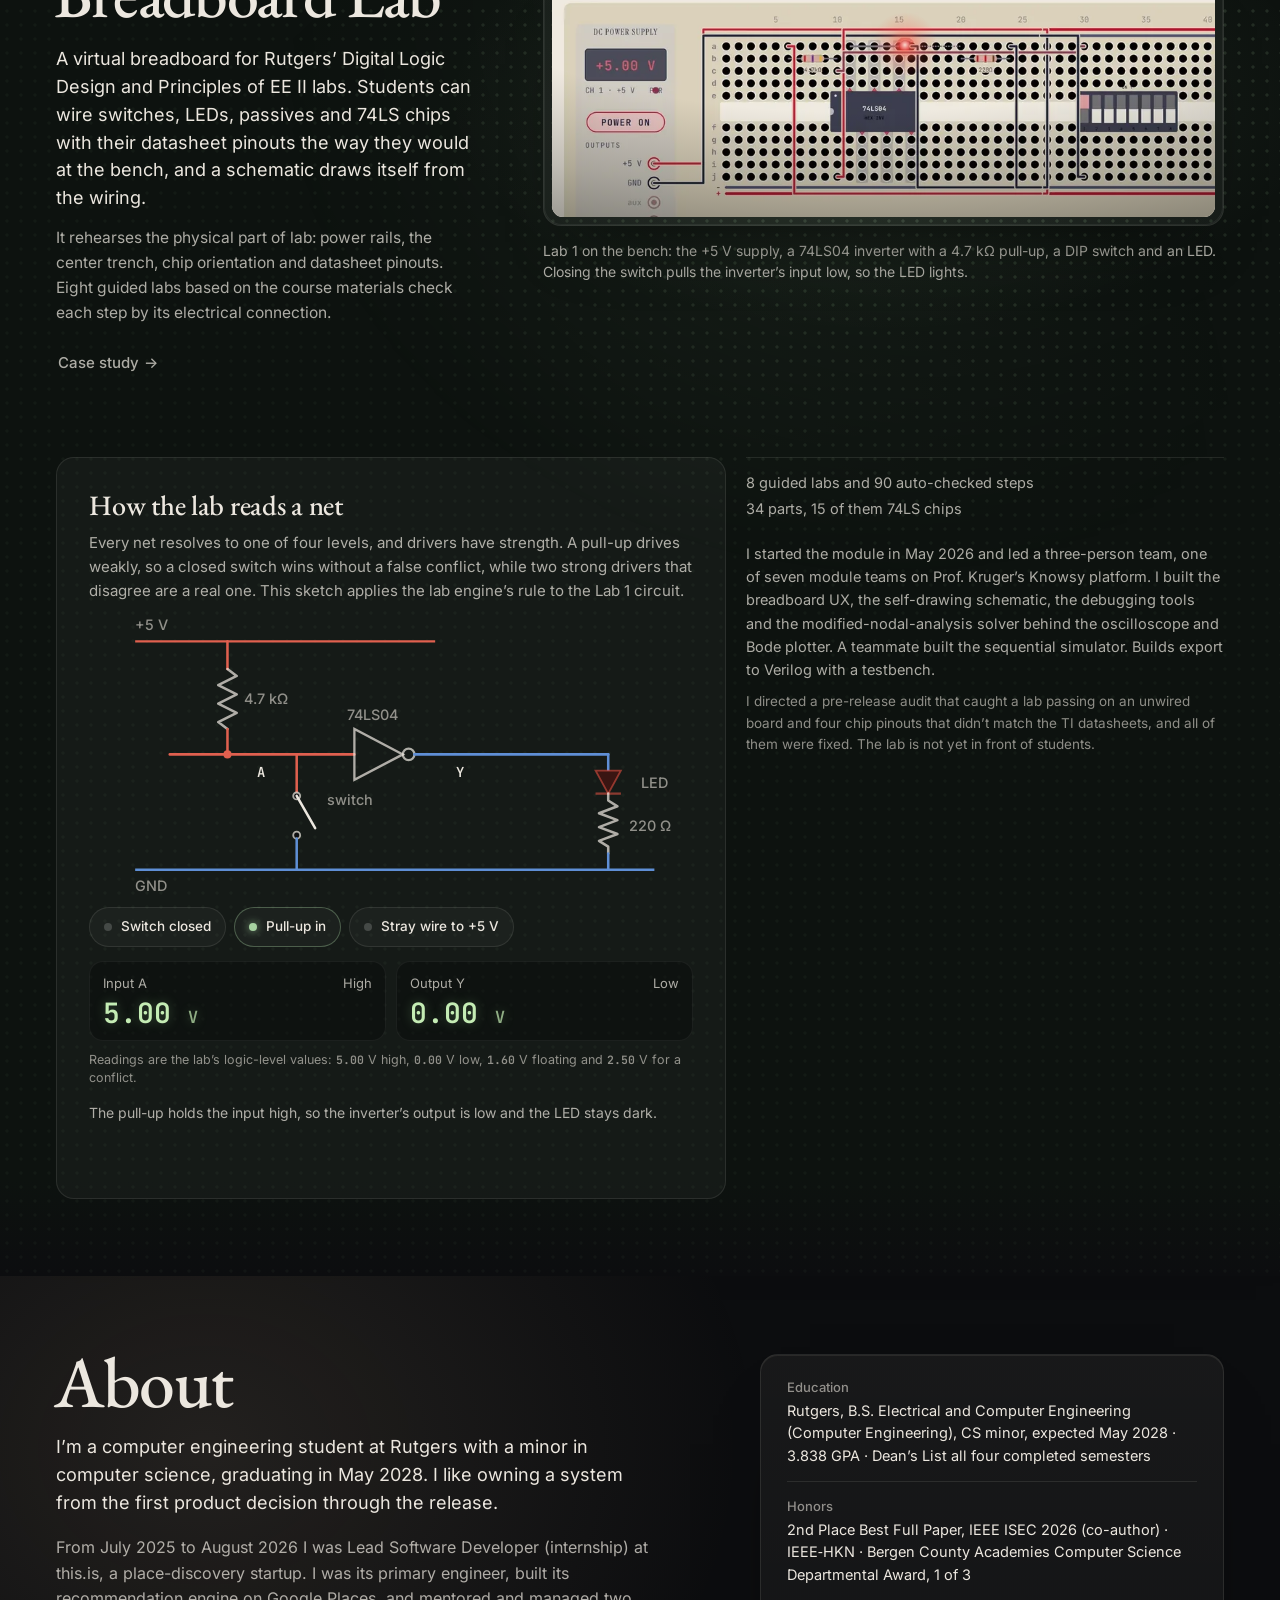
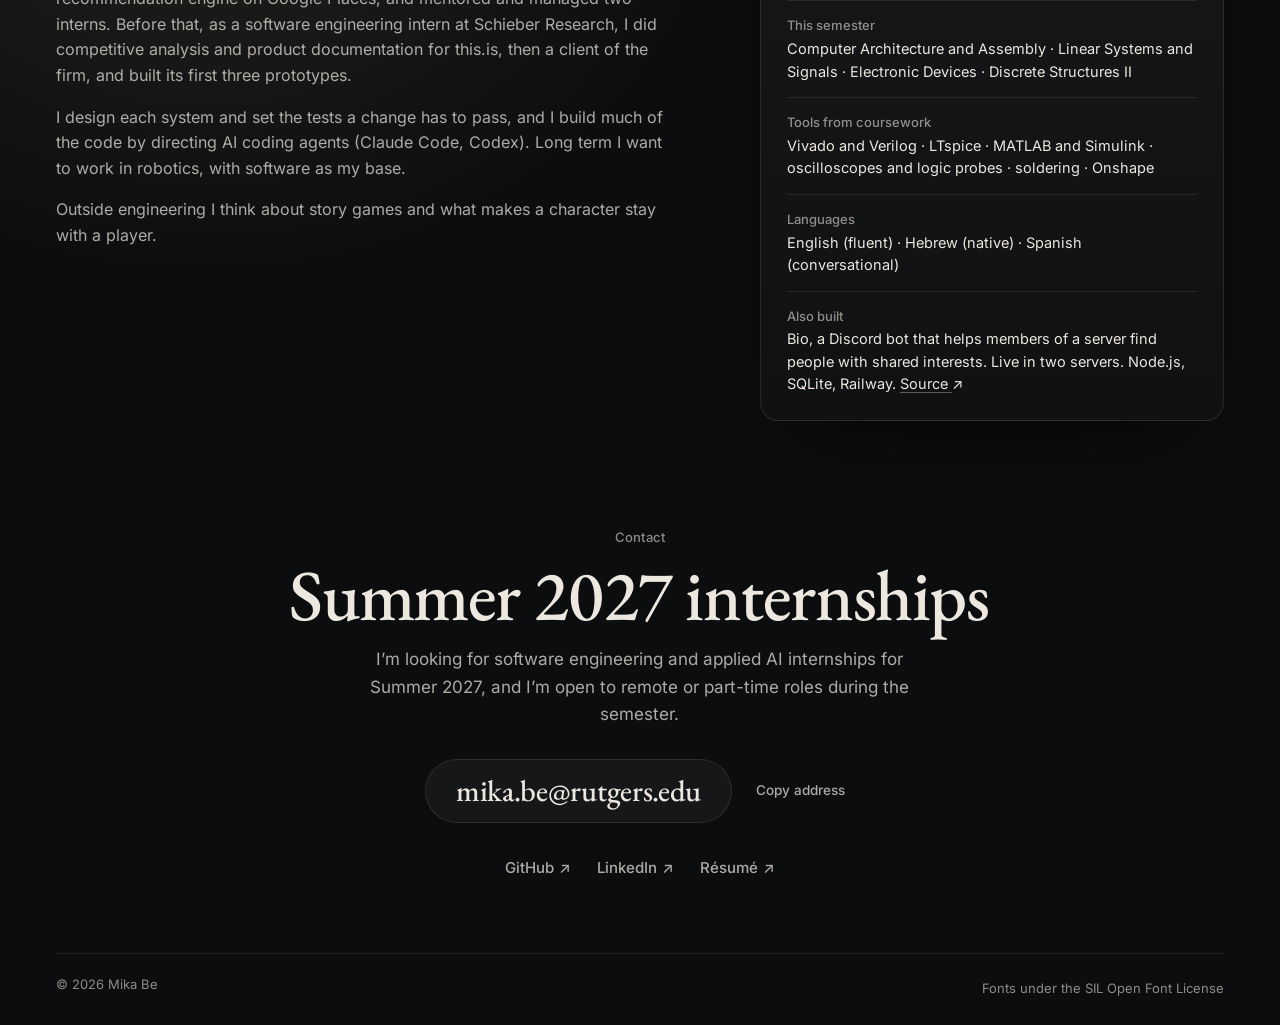
==== commit 1bef535e: "Room Notes: one-page lineup from build 33, readable lead device, build 33 tools, save loop diagram -" ====
--- a/index.html
+++ b/index.html
@@ -24,10 +24,7 @@
   <meta name="twitter:description" content="Room of Days on the App Store, the text-to-speech research behind a 2nd Place Best Full Paper at IEEE ISEC 2026, a cross-device notebook and a browser breadboard lab. Looking for Summer 2027 internships." />
   <meta name="twitter:image" content="https://mikabe1805.github.io/assets/social-preview.jpg" />
   <meta name="twitter:image:alt" content="The hall of Mika Be’s portfolio: his name, “Applied AI and software engineering”, and four lit doors for Room of Days, Kuiper TTS, Room Notes and Knowsy." />
-  <link rel="icon" href="favicon.ico" sizes="32x32" />
   <link rel="icon" href="assets/favicon.svg" type="image/svg+xml" />
-  <link rel="apple-touch-icon" href="apple-touch-icon.png" />
-  <script type="application/ld+json">{"@context": "https://schema.org", "@type": "Person", "name": "Mika Be", "url": "https://mikabe1805.github.io/", "alumniOf": {"@type": "CollegeOrUniversity", "name": "Rutgers University"}, "sameAs": ["https://github.com/mikabe1805", "https://linkedin.com/in/mika-be"]}</script>
   <!-- font preloads over http only: from file:// a crossorigin preload is blocked (origin null) and the faces would not load -->
   <script>if (location.protocol !== "file:") ["EBGaramond-Variable", "Inter-Regular"].forEach(function (f) { var l = document.createElement("link"); l.rel = "preload"; l.as = "font"; l.type = "font/woff2"; l.crossOrigin = ""; l.href = "assets/fonts/" + f + ".woff2"; document.head.appendChild(l); });</script>
   <link rel="stylesheet" href="assets/css/site.css" />
@@ -99,30 +96,30 @@
             </span>
           </span>
           <span class="door-sill" aria-hidden="true"></span>
-          <span class="door-text"><strong>Room of Days</strong><small>iPhone app on the App Store · 5.0 from 5 ratings · 10+ active users</small><small class="door-role">Solo developer&nbsp;· Flutter, Firebase, Swift WidgetKit</small></span>
+          <span class="door-text"><strong>Room of Days</strong><small>iPhone app on the App Store · 5.0 from 5 ratings · 10+ active users</small></span>
         </a>
         <a class="door door--paper" href="#kuiper" data-peek="kuiper" data-arrive-focus data-portal="#kuiper .paper-sheet" style="--i: 1">
           <span class="door-window"><img class="door-obj" src="assets/world/kuiper-door.webp" alt="" width="420" height="543" decoding="async" /></span>
           <span class="door-sill" aria-hidden="true"></span>
-          <span class="door-text"><strong>Kuiper TTS</strong><small>Speech research for blind and low-vision readers</small><small class="door-role">Research lead, 18-member team&nbsp;· Python, PyTorch Lightning, ONNX</small></span>
+          <span class="door-text"><strong>Kuiper TTS</strong><small>Speech research for blind and low-vision readers</small></span>
         </a>
         <a class="door door--notes" href="#room-notes" data-peek="notes" data-arrive-focus data-portal="#room-notes .pen-surface" style="--i: 2">
           <span class="door-window"><img class="door-obj" src="assets/world/rn-door-page.webp" alt="" width="480" height="638" decoding="async" /></span>
           <span class="door-sill" aria-hidden="true"></span>
-          <span class="door-text"><strong>Room Notes</strong><small>Cross-device notebook, private beta&nbsp;· traced a 1.5&nbsp;s pen freeze</small><small class="door-role">Solo developer&nbsp;· Flutter, SQLite, Firestore, patched iOS engine</small></span>
+          <span class="door-text"><strong>Room Notes</strong><small>Cross-device notebook · private beta</small></span>
         </a>
         <a class="door door--knowsy" href="#knowsy" data-peek="knowsy" data-arrive-focus data-portal="#knowsy .kn-strip" style="--i: 3">
           <span class="door-window"><img class="door-img" src="assets/world/knowsy-door.webp" alt="" width="560" height="760" decoding="async" /></span>
           <span class="door-sill" aria-hidden="true"></span>
-          <span class="door-text"><strong>Knowsy Breadboard Lab</strong><small>Browser breadboard for Rutgers ECE labs&nbsp;· built its circuit solver</small><small class="door-role">Technical lead, three-person team&nbsp;· JavaScript, Verilog export</small></span>
+          <span class="door-text"><strong>Knowsy Breadboard Lab</strong><small>Browser breadboard for Rutgers ECE labs</small></span>
         </a>
       </nav>
 
       <aside class="wrap hall-log" aria-labelledby="log-title">
         <h2 class="kicker" id="log-title">Recently</h2>
         <ol data-swipe-label="Recent updates. Scroll sideways for more.">
-          <li><time datetime="2026-10-14">Oct 14, 2026</time><span>Room Notes TestFlight build 33, with a patched Flutter engine for Apple Pencil input</span></li>
           <li><time datetime="2026-09-29">Sep 29, 2026</time><span>Room of Days 1.0.4 released on the App Store</span></li>
+          <li><time datetime="2026-09-23">Sep 23, 2026</time><span>Room Notes TestFlight build 28, with a patched Flutter engine for Apple Pencil input</span></li>
           <li><time datetime="2026-08-19">Aug 19, 2026</time><span>Room of Days first released on the App Store</span></li>
           <li><time datetime="2026-03">Mar 2026</time><span>2nd Place Best Full Paper, IEEE ISEC 2026</span></li>
         </ol>
@@ -170,7 +167,7 @@
             </ul>
             <div class="links">
               <a class="pill pill--bronze" href="https://apps.apple.com/us/app/room-of-days/id6781401469" target="_blank" rel="noopener">View on the App Store <span class="arr" aria-hidden="true">↗</span></a>
-              <a class="text-link" href="projects/room-of-days.html">Case study<span class="sr-only">: Room of Days</span> <span class="arr arr--fwd" aria-hidden="true">→</span></a>
+              <a class="text-link" href="projects/room-of-days.html">Case study <span class="arr arr--fwd" aria-hidden="true">→</span></a>
             </div>
           </div>
         </div>
@@ -208,7 +205,7 @@
             <li>Flutter and Dart</li>
             <li>Offline-first save on the phone</li>
             <li>TypeScript Cloud Functions with App Check and App Attest</li>
-            <li>Codemagic CI, builds up to 56 across versions 1.0.0 to 1.0.5 (1.0.5 is in TestFlight)</li>
+            <li>Codemagic CI, builds up to 49 across versions 1.0.0 to 1.0.4</li>
           </ul>
           <a class="text-link rod-case" href="projects/room-of-days.html">Case study: how it’s built, the Quest board and six rooms <span class="arr arr--fwd" aria-hidden="true">→</span></a>
         </div>
@@ -227,11 +224,11 @@
           <div class="links">
             <a class="pill pill--light" href="kuiper-tts-paper.pdf" target="_blank" rel="noopener">Read the paper (PDF) <span class="arr" aria-hidden="true">↗</span></a>
             <a class="text-link" href="https://ewh.ieee.org/conf/stem/awards.html" target="_blank" rel="noopener">IEEE awards page <span class="arr" aria-hidden="true">↗</span></a>
-            <a class="text-link" href="projects/kuiper-tts.html">Case study<span class="sr-only">: Kuiper TTS</span> <span class="arr arr--fwd" aria-hidden="true">→</span></a>
+            <a class="text-link" href="projects/kuiper-tts.html">Case study <span class="arr arr--fwd" aria-hidden="true">→</span></a>
           </div>
         </div>
         <a class="paper" href="kuiper-tts-paper.pdf" target="_blank" rel="noopener" data-tilt-card="2" aria-label="Open the Kuiper TTS paper (PDF)">
-          <span class="paper-sheet"><img src="assets/kuiper-paper.webp" srcset="assets/kuiper-paper-520.webp 520w, assets/kuiper-paper-800.webp 800w, assets/kuiper-paper.webp 1082w" sizes="(max-width: 699px) 186px, (max-width: 900px) 270px, 330px" alt="First page of the paper: Kuiper TTS, Making Legacy Scientific Papers Accessible by Converting Equations into Spoken Language." width="1082" height="1400" loading="lazy" decoding="async" /></span>
+          <span class="paper-sheet"><img src="assets/kuiper-paper.webp" srcset="assets/kuiper-paper-800.webp 800w, assets/kuiper-paper.webp 1082w" sizes="(max-width: 699px) 186px, (max-width: 900px) 270px, 330px" alt="First page of the paper: Kuiper TTS, Making Legacy Scientific Papers Accessible by Converting Equations into Spoken Language." width="1082" height="1400" loading="lazy" decoding="async" /></span>
           <span class="seal glass" data-portal-layer><b>2nd Place</b><small>Best Full Paper</small><small>IEEE ISEC 2026</small></span>
         </a>
       </div>
@@ -281,8 +278,8 @@
         <div class="voice" data-reveal>
           <div class="voice-copy">
             <h3>A voice trained on my own recordings</h3>
-            <p class="body-2">I recorded 886 clips, about 41 minutes, with a terminal recording tool I built that stops on silence and lets me keep or redo each take. A one-command pipeline on the lab’s Jetstream2 GPU allocation trims and normalizes the audio, rejects clipped or noisy takes, fine-tunes a pretrained Piper (VITS) voice on my clips with PyTorch Lightning and exports it to ONNX.</p>
-            <p class="body-2">When one version developed audible pitch jumps, I traced them to an augmentation step that resampled the audio and shifted its pitch by about a semitone. I replaced it with time-stretching and retrained<span data-flag="voiceV5">; version 5 is the voice after that fix, fine-tuned for 15,000&nbsp;steps</span>.</p>
+            <p class="body-2">I recorded 886 clips, about 41 minutes, with a terminal recording tool I built that stops on silence and lets me keep or redo each take. A one-command pipeline on the lab’s Jetstream2 GPU allocation trims and normalizes the audio, rejects clipped or noisy takes, trains the voice and exports it to ONNX.</p>
+            <p class="body-2">When one version developed audible pitch jumps, I traced them to an augmentation step that resampled the audio and shifted its pitch by about a semitone. I replaced it with time-stretching and retrained<span data-flag="voiceV5">; version 5 is the voice after that fix</span>.</p>
           </div>
           <div class="voice-players">
             <div class="player" data-player data-clip="voice-v3-gaussian" data-label="version 3 of my voice reading the Gaussian integral">
@@ -397,36 +394,34 @@
         </div>
       </div>
 
-      <figure class="wrap devices notes-devices" data-devices data-default="all" data-default-narrow="phone">
+      <figure class="wrap devices notes-devices" data-devices data-default="ipad" data-default-narrow="phone">
         <span class="lamp devices-lamp" aria-hidden="true"></span>
-        <div class="device-stage" id="device-stage" role="tabpanel" aria-labelledby="dev-all" data-device-stage data-active="all">
-          <button class="device device--laptop" type="button" data-device="laptop" data-zoom="assets/world/rn-laptop.webp" data-caption="Laptop. Typed text, a rendered convolution integral and a Python block on the page.">
-            <img src="assets/world/rn-laptop.webp" alt="Room Notes on a laptop: the page Convolution and impulse response with typed text, a rendered convolution integral and a Python code block." width="1440" height="900" loading="lazy" decoding="async" />
+        <div class="device-stage" id="device-stage" role="tabpanel" aria-labelledby="dev-ipad" data-device-stage data-active="ipad">
+          <button class="device device--laptop" type="button" data-device="laptop" data-zoom="assets/world/rn-laptop.webp" data-caption="Laptop. The top of the same page: typed text, a rendered convolution integral and a Python block.">
+            <img src="assets/world/rn-laptop.webp" alt="Room Notes on a laptop: the top of the page Convolution and impulse response, with typed text, a rendered convolution integral, a pen stroke and a Python code block." width="1600" height="1061" loading="lazy" decoding="async" />
           </button>
-          <button class="device device--ipad" type="button" data-device="ipad" data-zoom="assets/world/rn-ipad.webp" data-caption="iPad. The same page, with rows of pen strokes written below it.">
-            <img src="assets/world/rn-ipad.webp" alt="Room Notes on an iPad: the same Convolution and impulse response page, with rows of pen strokes written below it." width="1024" height="1366" loading="lazy" decoding="async" />
+          <button class="device device--ipad" type="button" data-device="ipad" data-zoom="assets/world/rn-ipad.webp" data-caption="iPad. The same page, with a scripted stroke in each pen and pencil style written below the code block.">
+            <img src="assets/world/rn-ipad.webp" alt="Room Notes on an iPad: the same Convolution and impulse response page, with the typed text, the integral and the Python block above rows of strokes labeled ballpoint, fountain, brush, readable, responsive and steady." width="1200" height="1502" loading="lazy" decoding="async" />
           </button>
-          <button class="device device--phone" type="button" data-device="phone" data-zoom="assets/world/rn-phone-page.webp" data-caption="Phone. The same page, Convolution &amp; impulse response, in reading mode." data-zoom-solo="assets/world/rn-phone-photo.webp" data-caption-solo="Phone. The same page with the board-photo sheet open. A photo of the board, a slide or a handout becomes its own page after this one.">
-            <img class="ph-page" src="assets/world/rn-phone-page.webp" alt="Room Notes on a phone: the same Convolution and impulse response page in reading mode, under the notebook header and toolbar." width="430" height="932" loading="lazy" decoding="async" />
-            <img class="ph-solo" src="assets/world/rn-phone-photo.webp" alt="" data-alt="Room Notes on a phone: the same page with the Board photo sheet open, offering Take a board photo or Choose from Photos." aria-hidden="true" width="430" height="932" loading="lazy" decoding="async" />
+          <button class="device device--phone" type="button" data-device="phone" data-zoom="assets/world/rn-phone-photo.webp" data-caption="Phone. The board-photo sheet open over the same page. A photo of the board, a slide or a handout becomes its own page after this one.">
+            <img class="ph-page" src="assets/world/rn-phone-page.webp" alt="Room Notes on a phone: the same page fit to the phone’s width, above the writing tools." width="900" height="1448" loading="lazy" decoding="async" />
+            <img class="ph-solo" src="assets/world/rn-phone-photo.webp" alt="" data-alt="Room Notes on a phone: the Board photo sheet open over the same page, offering Take a board photo or Choose from Photos, as a new page after Page 1." aria-hidden="true" width="900" height="1448" loading="lazy" decoding="async" />
           </button>
         </div>
         <div class="seg device-tabs" role="tablist" aria-label="Show the page on">
-          <button type="button" role="tab" id="dev-all" data-device-tab="all" aria-selected="true" aria-controls="device-stage">All three</button>
           <button type="button" role="tab" id="dev-laptop" data-device-tab="laptop" aria-selected="false" aria-controls="device-stage" tabindex="-1">Laptop</button>
-          <button type="button" role="tab" id="dev-ipad" data-device-tab="ipad" aria-selected="false" aria-controls="device-stage" tabindex="-1">iPad</button>
+          <button type="button" role="tab" id="dev-ipad" data-device-tab="ipad" aria-selected="true" aria-controls="device-stage">iPad</button>
           <button type="button" role="tab" id="dev-phone" data-device-tab="phone" aria-selected="false" aria-controls="device-stage" tabindex="-1">Phone</button>
           <i class="seg-ink" aria-hidden="true"></i>
         </div>
         <figcaption class="device-caption">
           <span class="device-why">Pages use a fixed 900&nbsp;×&nbsp;1200 coordinate system, so a diagram drawn on the iPad sits in the same place on the laptop and never reflows. I started Room Notes in August 2026 because my lectures were split between GoodNotes on the iPad and Google Docs on my laptop, and I take my own notes in it.</span>
           <span class="device-caps" aria-live="polite">
-            <span data-device-cap="all"><strong>All three.</strong> One page, Convolution &amp; impulse response, rendered by the app on a laptop, an iPad and a phone.</span>
-            <span data-device-cap="laptop" hidden><strong>Laptop.</strong> Typed text, a rendered convolution integral and a Python block on the page.</span>
-            <span data-device-cap="ipad" hidden><strong>iPad.</strong> The same page, with rows of pen strokes written below it.</span>
-            <span data-device-cap="phone" hidden><strong>Phone.</strong> The same page with the board-photo sheet open. A photo of the board, a slide or a handout becomes its own page after this one.</span>
+            <span data-device-cap="laptop" hidden><strong>Laptop.</strong> The top of the same page: typed text, a rendered convolution integral and a Python block.</span>
+            <span data-device-cap="ipad"><strong>iPad.</strong> The same page, with a scripted stroke in each pen and pencil style written below the code block.</span>
+            <span data-device-cap="phone" hidden><strong>Phone.</strong> The board-photo sheet open over the same page. A photo of the board, a slide or a handout becomes its own page after this one.</span>
           </span>
-          <small>Renders of the current app with sample content and scripted pen input.</small>
+          <small>Rendered from the code of TestFlight build 33 (October 14, 2026), with sample content and scripted pen input.</small>
         </figcaption>
       </figure>
 
@@ -437,7 +432,7 @@
             <p><strong>Saves that survive.</strong> Each edit and its pending sync operation commit in one SQLite transaction with a durable outbox. In 40 hard process kills during saves on a desktop, no acknowledged save was lost.</p>
             <p><strong>Lecturer mode.</strong> Built and in private testing: a lecturer shows a QR code, each student gets a private copy of the lecture, and answers stay anonymous to the lecturer.</p>
           </div>
-          <a class="text-link" href="projects/room-notes.html">Case study<span class="sr-only">: Room Notes</span> <span class="arr arr--fwd" aria-hidden="true">→</span></a>
+          <a class="text-link" href="projects/room-notes.html">Case study <span class="arr arr--fwd" aria-hidden="true">→</span></a>
         </div>
       </div>
     </section>
@@ -451,7 +446,7 @@
           <h2 id="kn-title" tabindex="-1" data-room-heading>Knowsy Breadboard Lab</h2>
           <p class="lead">A virtual breadboard for Rutgers’ Digital Logic Design and Principles of EE&nbsp;II labs. Students can wire switches, LEDs, passives and 74LS chips with their datasheet pinouts the way they would at the bench, and a schematic draws itself from the wiring.</p>
           <p class="body-2">It rehearses the physical part of lab: power rails, the center trench, chip orientation and datasheet pinouts. Eight guided labs based on the course materials check each step by its electrical connection.</p>
-          <a class="text-link" href="projects/knowsy.html">Case study<span class="sr-only">: Knowsy Breadboard Lab</span> <span class="arr arr--fwd" aria-hidden="true">→</span></a>
+          <a class="text-link" href="projects/knowsy.html">Case study <span class="arr arr--fwd" aria-hidden="true">→</span></a>
         </div>
         <figure class="bench-shot">
           <span class="lamp bench-lamp" aria-hidden="true"></span>
@@ -543,14 +538,11 @@
         <p class="body-2">I design each system and set the tests a change has to pass, and I build much of the code by directing AI coding agents (Claude Code, Codex).<span data-flag="robotics"> Long term I want to work in robotics, with software as my base.</span></p>
         <p class="body-2">Outside engineering I think about story games and what makes a character stay with a player.</p>
         <dl class="facts">
-          <div><dt>Experience</dt><dd>this.is, Lead Software Developer (internship), Jul 2025 to Aug 2026: primary engineer of its React, TypeScript and Firebase web app; mentored and managed two interns&nbsp;· Schieber Research, Software Engineering Intern, Sep 2023 to Jun 2024</dd></div>
           <div><dt>Education</dt><dd>Rutgers, B.S. Electrical and Computer Engineering (Computer Engineering), CS minor, expected May 2028 · 3.838 GPA · Dean’s List all four completed semesters</dd></div>
           <div><dt>Honors</dt><dd>2nd Place Best Full Paper, IEEE ISEC 2026 (co-author) · IEEE&#8209;HKN · Bergen County Academies Computer Science Departmental Award, 1 of 3</dd></div>
-          <div><dt>Programming</dt><dd>Python&nbsp;· TypeScript&nbsp;· JavaScript&nbsp;· Dart&nbsp;· C/C++&nbsp;· Java&nbsp;· SQL&nbsp;· Swift&nbsp;· Verilog</dd></div>
-          <div><dt>Frameworks and tools</dt><dd>PyTorch Lightning&nbsp;· ONNX&nbsp;· Piper (VITS)&nbsp;· Flutter&nbsp;· React&nbsp;· Node.js&nbsp;· Firebase (Firestore, Cloud Functions, App Check)&nbsp;· Drift (SQLite)&nbsp;· Git&nbsp;· CI/CD (Codemagic)</dd></div>
-          <div><dt>This semester</dt><dd>Computer Architecture and Assembly, with lab&nbsp;· Linear Systems and Signals&nbsp;· Electronic Devices, with lab&nbsp;· Discrete Structures II</dd></div>
+          <div><dt>This semester</dt><dd>Computer Architecture and Assembly · Linear Systems and Signals · Electronic Devices · Discrete Structures II</dd></div>
           <div><dt>Tools from coursework</dt><dd>Vivado and Verilog · LTspice · MATLAB and Simulink · oscilloscopes and logic probes · soldering · Onshape</dd></div>
-          <div><dt>Spoken languages</dt><dd>English (fluent) · Hebrew (native) · Spanish (conversational)</dd></div>
+          <div><dt>Languages</dt><dd>English (fluent) · Hebrew (native) · Spanish (conversational)</dd></div>
           <div><dt>Also built</dt><dd>Bio, a Discord bot that helps members of a server find people with shared interests. Live in two servers. Node.js, SQLite, Railway. <a href="https://github.com/mikabe1805/discord-profile-bot" target="_blank" rel="noopener">Source <span class="arr" aria-hidden="true">↗</span></a></dd></div>
         </dl>
       </div>
--- a/assets/css/site.css
+++ b/assets/css/site.css
@@ -392,23 +392,36 @@
 .transcript .pause { color: var(--accent); font-weight: 600; }
 .player audio { display: none; width: 100%; margin-top: 10px; }
 
-/* ------------------------------------------------------------------ DEVICE STAGE (notes.js) */
+/* ------------------------------------------------------------------ DEVICE STAGE (notes.js)
+   One page on three devices. The chosen device leads at a readable size (the iPad page about 560 px wide at
+   1440 x 900); the other two wait beside it, whole and smaller, and a click brings one forward. Each capture is
+   cropped to what its caption names, so each device keeps its own aspect (--ar). The stage keeps one height
+   whichever device leads, so choosing one never moves the page; the placement is CSS alone (data-active), so the
+   layout is right before the script runs. Below 700 px only the chosen device shows. */
 .devices { position: relative; }
-/* The lineup is sized in CSS from the stage width (no layout shift when the script runs): one shared device
-   height --dh = (width - 40) / 2.8114, at most 380 px, and a stage 14% taller so a chosen device can scale forward. */
-.device-stage { --gap: 16px; container-type: inline-size; position: relative; display: flex; align-items: flex-end; justify-content: center; gap: var(--gap); aspect-ratio: 2.466; max-height: 443px; height: var(--stage-h, auto); padding-bottom: 6px; }
-.device { position: relative; flex: none; height: var(--dh, min((100cqw - 40px) / 2.8114, 380px)); padding: 0; border: 0; cursor: zoom-in; background: #0f0d0c; overflow: hidden; transform-origin: 50% 100%;
+.device-stage { --lead-h: min(704px, calc(100vh - 150px)); --rail-w: clamp(150px, 15vw, 210px); --gap-x: clamp(18px, 2.4vw, 32px); container-type: inline-size; position: relative; display: grid; grid-template-columns: auto var(--rail-w); grid-template-rows: minmax(0, 1fr) auto auto; justify-content: center; gap: 18px var(--gap-x); align-items: end; height: var(--lead-h); }
+.device { position: relative; display: block; width: 100%; aspect-ratio: var(--ar); padding: 0; border: 0; border-radius: var(--r); cursor: zoom-in; background: #0f0d0c; overflow: hidden; transform-origin: 0 0;
   box-shadow: 0 0 0 1px rgb(255 255 255 / .09), 0 0 0 5px #17181b, 0 0 0 6px rgb(255 255 255 / .07), 0 40px 70px -36px rgb(0 0 0 / .95);
-  transition: transform .6s var(--ease), opacity .5s var(--ease), border-radius .5s var(--ease); }
-.device img { width: 100%; height: 100%; object-fit: cover; }
-.device--laptop { --r: 18px; aspect-ratio: 1440 / 900; border-radius: var(--r); }
-.device--ipad { --r: 18px; aspect-ratio: 1024 / 1366; border-radius: var(--r); }
-.device--phone { --r: 28px; aspect-ratio: 430 / 932; border-radius: var(--r); }
-/* the phone shows the page in reading mode in the lineup, and the board-photo sheet when it is chosen on its own */
+  transition: transform .6s var(--ease), opacity .4s var(--ease); }
+.device img { display: block; width: 100%; height: 100%; object-fit: cover; }
+.device--laptop { --ar: 1600 / 1061; --r: 14px; }
+.device--ipad { --ar: 1200 / 1502; --r: 14px; }
+.device--phone { --ar: 900 / 1448; --r: 22px; }
+/* the lead: as large as the stage allows beside the other two, standing on the stage's floor; the group is centred */
+.device-stage[data-active="laptop"] .device--laptop, .device-stage[data-active="ipad"] .device--ipad, .device-stage[data-active="phone"] .device--phone { grid-column: 1; grid-row: 1 / -1; width: calc(var(--lead-h) * var(--ar)); width: min(calc(var(--lead-h) * var(--ar)), calc(100cqw - var(--rail-w) - var(--gap-x))); }
+/* the other two, in a fixed order beside it */
+.device-stage[data-active="ipad"] .device--laptop, .device-stage[data-active="phone"] .device--laptop, .device-stage[data-active="laptop"] .device--ipad { grid-column: 2; grid-row: 2; }
+.device-stage[data-active="ipad"] .device--phone, .device-stage[data-active="laptop"] .device--phone, .device-stage[data-active="phone"] .device--ipad { grid-column: 2; grid-row: 3; }
+.device-stage[data-active="ipad"] .device--phone, .device-stage[data-active="laptop"] .device--phone { justify-self: end; width: 80%; }
+.device-stage .device.is-active { z-index: 1; }
+.js .device-stage .device:not(.is-active) { cursor: pointer; opacity: .74; }
+.js .device-stage .device:not(.is-active):hover { opacity: 1; }
+/* the phone shows the page beside the lead, and the board-photo sheet over the same page when it leads */
 .device--phone .ph-solo { position: absolute; inset: 0; opacity: 0; transition: opacity .5s var(--ease); }
 .device-stage[data-active="phone"] .device--phone .ph-solo { opacity: 1; }
-.device-stage[data-active]:not([data-active="all"]) .device { opacity: .35; transform: translateX(var(--tx, 0)) scale(.94); }
-.device-stage[data-active]:not([data-active="all"]) .device.is-active { opacity: 1; z-index: 2; transform: translateX(var(--tx, 0)) scale(var(--s, 1)); border-radius: calc(var(--r, 18px) / var(--s, 1)); }
+/* below 700 px the chosen device comes in when it replaces the last one (notes.js adds .is-entering) */
+.device.is-entering { animation: device-in .45s var(--ease) backwards; }
+@keyframes device-in { from { opacity: 0; transform: translateY(10px); } }
 .device-caption { display: grid; gap: 4px; margin: 18px 0 0; font-size: 14px; line-height: 1.5; color: var(--text-2); min-height: 4.6em; }
 .device-caption strong { color: var(--text); font-weight: 500; }
 .device-caption small { font-size: 12.5px; color: var(--text-3); }
@@ -683,7 +696,14 @@
   .seal { left: -22px; }
 }
 @media (max-width: 699px) {
-  .device-stage { aspect-ratio: auto; height: var(--stage-h, 360px); max-height: none; }
+  /* only the chosen device, as wide as the column (the phone a little narrower); the tabs sit above it, so they
+     stay put when a device of another height comes in. Without the script all three show, one under another. */
+  .device-stage { display: block; height: auto; container-type: normal; }
+  .device-stage .device { display: none; }
+  .device-stage[data-active="laptop"] .device--laptop, .device-stage[data-active="ipad"] .device--ipad, .device-stage[data-active="phone"] .device--phone { display: block; width: 100%; margin-inline: auto; }
+  .device-stage[data-active="phone"] .device--phone { width: min(100%, 340px); }
+  html:not(.js) .device-stage .device { display: block; width: 100%; margin: 0 auto 18px; }
+  .devices .device-tabs { order: 0; margin: 0 0 16px; }
   .rod-stage .depth-view { height: 62svh; min-height: 360px; }
   .rod-stage > .quest { margin: 14px auto 0; width: calc(100% - 2 * var(--gutter)); max-width: 367px; }
   .rod-plate { padding: 24px 20px 22px; }
--- a/assets/css/home.css
+++ b/assets/css/home.css
@@ -192,7 +192,8 @@
 
 /* ================================================================== ROOM NOTES (slate and grid paper)
    The room starts on the paper sheet's edge, inside its own lamp pool. Its lit object leads: the cream pad,
-   the world's own paper. The one page on three devices follows, large, with the lamp behind the frames. */
+   the world's own paper. The one page on three devices follows: the chosen device large, under the lamp, with the
+   other two beside it. */
 .notes { --pool-x: 66%; --pool-y: 9%; background: #10151c; margin-top: calc(-1 * var(--sheet-r)); padding: calc(var(--sheet-r) + var(--nav-top) + var(--nav-h) + clamp(30px, 3.4vw, 56px)) 0 clamp(64px, 6vw, 92px); }
 .notes-top { display: grid; grid-template-columns: minmax(0, 1fr) minmax(0, 1.06fr); gap: clamp(28px, 4.4vw, 72px); align-items: start; }
 .notes-copy h2 { margin-bottom: 18px; }
@@ -216,7 +217,7 @@
 .notes-devices .device-stage { grid-column: 1; grid-row: 1; order: 0; }
 .notes-devices .device-tabs { grid-column: 1; grid-row: 2; order: 0; justify-self: start; margin-top: 18px; }
 .notes-devices .device-caption { grid-column: 2; grid-row: 1 / span 2; order: 0; align-self: end; margin: 0; min-height: 0; gap: 10px; }
-.notes-devices .devices-lamp { left: -6%; right: 14%; top: -20%; height: 130%; background: radial-gradient(closest-side, rgb(150 180 225 / .20), rgb(120 152 200 / .06) 58%, transparent); }
+.notes-devices .devices-lamp { left: -6%; right: 24%; top: -14%; height: 118%; background: radial-gradient(closest-side, rgb(150 180 225 / .20), rgb(120 152 200 / .06) 58%, transparent); }
 .device-why { color: var(--text-2); font-size: 14.5px; line-height: 1.55; padding-bottom: 12px; border-bottom: 1px solid var(--line); }
 .device-caps { display: block; }
 .notes-more { margin-top: clamp(44px, 4.4vw, 68px); }
@@ -404,9 +405,12 @@
   .pen-stage .pen-instr { font-size: 13.5px; }
   .pen-stage .pen-ref-tag { display: none; }
   .erase-text { font-size: 14px; }
-  .facts3-list { grid-template-columns: none; grid-auto-flow: column; grid-auto-columns: 80%; gap: 12px; overflow-x: auto; overflow-y: hidden; scroll-snap-type: x mandatory; scroll-padding-inline: var(--gutter); margin-inline: calc(var(--gutter) * -1); padding: 2px var(--gutter) 6px; scrollbar-width: none; }
-  .facts3-list::-webkit-scrollbar { display: none; }
-  .facts3 p { scroll-snap-align: start; padding: 14px 16px; border: 1px solid var(--line); border-radius: 14px; background: rgb(255 252 246 / .03); }
+  /* the three facts stack: each is short, and a sideways strip hid two of them behind a 60 px peek */
+  .facts3-list { grid-template-columns: minmax(0, 1fr); gap: 16px; }
+  .facts3 p { padding-top: 14px; }
+  /* the lineup: the tabs above the chosen device, so they stay put when a device of another height comes in */
+  .notes-devices .device-tabs { grid-row: 1; margin: 0 0 16px; }
+  .notes-devices .device-stage { grid-row: 2; }
   /* Knowsy: the role and audit text are on the case page; the three facts compact */
   .bench-role { display: none; }
   /* About: each fact as a label over its value */
--- a/assets/css/rod-board.css
+++ b/assets/css/rod-board.css
@@ -273,6 +273,12 @@
 .rb-honey:active .rb-gold { transform: translateY(4px); }
 .rb-more { display: flex; align-items: center; justify-content: center; gap: 4px; margin: 10px 0 0; font: 600 11px/1.3 var(--mono); letter-spacing: 1.1px; color: var(--streak); }
 .rb-more svg.ic { --is: 13px; }
+/* under the night ledger and Goodnight (quest-ui.js nightOn): the rows step back behind the sheet, and "Enough for today"
+   folds to its title when the sheet would cut its lines */
+.rb-item { transition: opacity 260ms var(--respond), visibility 0s; }
+.rod-board.rb-night .rb-item, .rod-board.rb-night .rb-foot { opacity: 0; visibility: hidden; transition: opacity 200ms var(--respond), visibility 0s linear 200ms; }
+.rod-board.rb-night-fold .rb-enough p.body, .rod-board.rb-night-fold .rb-enough p.sub,
+.rod-board.rb-night-fold .rb-enough .rb-honey, .rod-board.rb-night-fold .rb-enough .rb-more { display: none; }
 
 /* ------------------------------------------------------------------ the receipt */
 .rb-receipt-slot { position: relative; }
@@ -300,14 +306,37 @@
 .rb-r-head { position: relative; }
 .rb-r-titles { flex: 1; min-width: 0; margin-left: 11px; }
 .rb-r-kick { display: block; font: 600 11px/1.3 var(--mono); letter-spacing: 1.7px; color: var(--xp-light); }
-.rb-r-hero { display: block; font: 700 19px/1.25 var(--num); letter-spacing: .2px; color: var(--xp); white-space: nowrap; overflow: hidden; text-overflow: ellipsis; }
+/* the reward line never clips: it is two unbreakable parts, "+41 XP" and "· +13 Glimmers", that share a line when they fit;
+   otherwise the second starts the next line and its dot falls into the clipped margin (quest-ui.js heroHTML) */
+.rb-r-hero { display: flex; flex-wrap: wrap; font: 700 19px/1.25 var(--num); letter-spacing: .2px; color: var(--xp); overflow: hidden; }
+.rb-r-p { white-space: nowrap; }
+.rb-r-p:first-child:not(:last-child) { margin-right: .76em; }
+.rb-r-p2 { margin-left: -.76em; }
+.rb-r-sep { display: inline-block; width: .76em; text-align: center; }
+/* the head (reward_receipt.dart's Row): the medal, QUEST COMPLETE with SWIPE TO UNDO on its line, and the reward line
+   under both. The app gives that line the width of its screen; here the board is the app's 367 pt column, so the line
+   runs on under the undo label instead of stopping short of it */
+.rb-receipt .rb-r-head { display: grid; grid-template-columns: auto minmax(0, 1fr) auto; align-items: end; }
+.rb-receipt .rb-medal { grid-column: 1; grid-row: 1 / span 2; align-self: center; margin-right: 11px; }
+.rb-receipt .rb-r-titles { display: contents; }
+.rb-receipt .rb-r-kick { grid-column: 2; grid-row: 1; }
+.rb-receipt .rb-r-hero { grid-column: 2 / span 2; grid-row: 2; }
+.rb-receipt button.rb-r-undo { grid-column: 3; grid-row: 1; min-height: 0; }
+@media (max-width: 340px) {
+  /* a 320 px phone has no room for QUEST COMPLETE and SWIPE TO UNDO on one line: the undo label stands beside the
+     whole title block on two lines, as it stands beside it in the app, and the reward line breaks at its dot */
+  .rb-receipt .rb-r-hero { grid-column: 2; }
+  .rb-receipt button.rb-r-undo { grid-row: 1 / span 2; align-self: center; max-width: 64px; padding: 0; text-align: right; }
+}
 .rb-r-undo { flex: none; margin-left: 8px; font: 600 11px/1.3 var(--mono); letter-spacing: 1.1px; color: var(--mid); }
 .rod-board .rb-r-undo { color: var(--mid); }
 button.rb-r-undo { min-height: 32px; padding: 0 2px; }
 button.rb-r-undo:hover { color: var(--hi); }
-.rb-r-goal { display: flex; align-items: center; gap: 5px; margin-top: 7px; font: 600 11px/1.3 var(--mono); letter-spacing: .3px; color: var(--streak); white-space: nowrap; overflow: hidden; }
-.rb-r-goal svg.ic { --is: 13px; }
-.rb-r-goal span { overflow: hidden; text-overflow: ellipsis; }
+/* the goal thread takes a second line on a narrow phone rather than losing its count */
+.rb-r-goal { display: flex; align-items: flex-start; gap: 5px; margin-top: 7px; font: 600 11px/1.3 var(--mono); letter-spacing: .3px; color: var(--streak); }
+.rb-r-goal svg.ic { --is: 13px; margin-top: .65px; }
+.rb-r-goal span { min-width: 0; overflow-wrap: anywhere; }
+.rb-r-goal .rb-nw { white-space: nowrap; }
 .rb-chips { display: flex; flex-wrap: wrap; gap: 6px; margin-top: 10px; }
 .rb-chips:empty { display: none; }
 .rb-rchip { --c: 6px; position: relative; display: inline-flex; align-items: center; gap: 5px; padding: 5px 8px; isolation: isolate; color: var(--cc);
@@ -331,6 +360,7 @@
 .rb-door::before { content: ""; position: absolute; inset: 1px; z-index: -1; clip-path: inherit; background: linear-gradient(rgb(224 168 101 / .07), rgb(224 168 101 / .07)), #1b1511; }
 .rb-door svg.ic { --is: 16px; }
 .rb-door .grow { flex: 1; white-space: pre; overflow: hidden; text-overflow: ellipsis; }
+@media (max-width: 385px) { .rb-door .grow { white-space: nowrap; } } /* one space either side of the dot, so OPTIONAL reads in full */
 .rb-door .chev { --is: 18px; color: var(--lo); }
 .rb-door:active { transform: translateY(2px); }
 .rb-door:focus-visible { outline: 1.5px solid rgb(242 205 147 / .78); outline-offset: 2px; }
@@ -416,6 +446,15 @@
 .rb-foot-l svg.ic { --is: 13px; opacity: .82; }
 .rb-foot-l span { overflow: hidden; text-overflow: ellipsis; }
 .rb-foot-l.is-stale { color: var(--lo); }
+@media (max-width: 385px) {
+  /* a narrow phone has no room for the reserve and CLOSE DAY on one line: the reserve breaks at its dot, and the dot
+     falls into the clipped margin, as the receipt's reward line does (" · " is three mono cells of .6em + .58px) */
+  .rb-foot-l > span { display: flex; flex-wrap: wrap; }
+  .rb-foot-l .rb-nw { white-space: pre; }
+  .rb-foot-l .rb-nw:first-child { margin-right: calc(1.8em + 1.74px); }
+  .rb-foot-l .rb-nw2 { margin-left: calc(-1.8em - 1.74px); }
+  .rb-door-day { flex: none; white-space: nowrap; }
+}
 .rb-door-day { display: inline-flex; align-items: center; gap: 6px; min-height: 44px; padding: 0 8px; font: 600 11px/1 var(--mono); letter-spacing: 1.1px; color: var(--xp-light); border-radius: 6px; }
 .rod-board .rb-door-day { color: var(--xp-light); }
 .rb-door-day svg.ic { --is: 16px; }
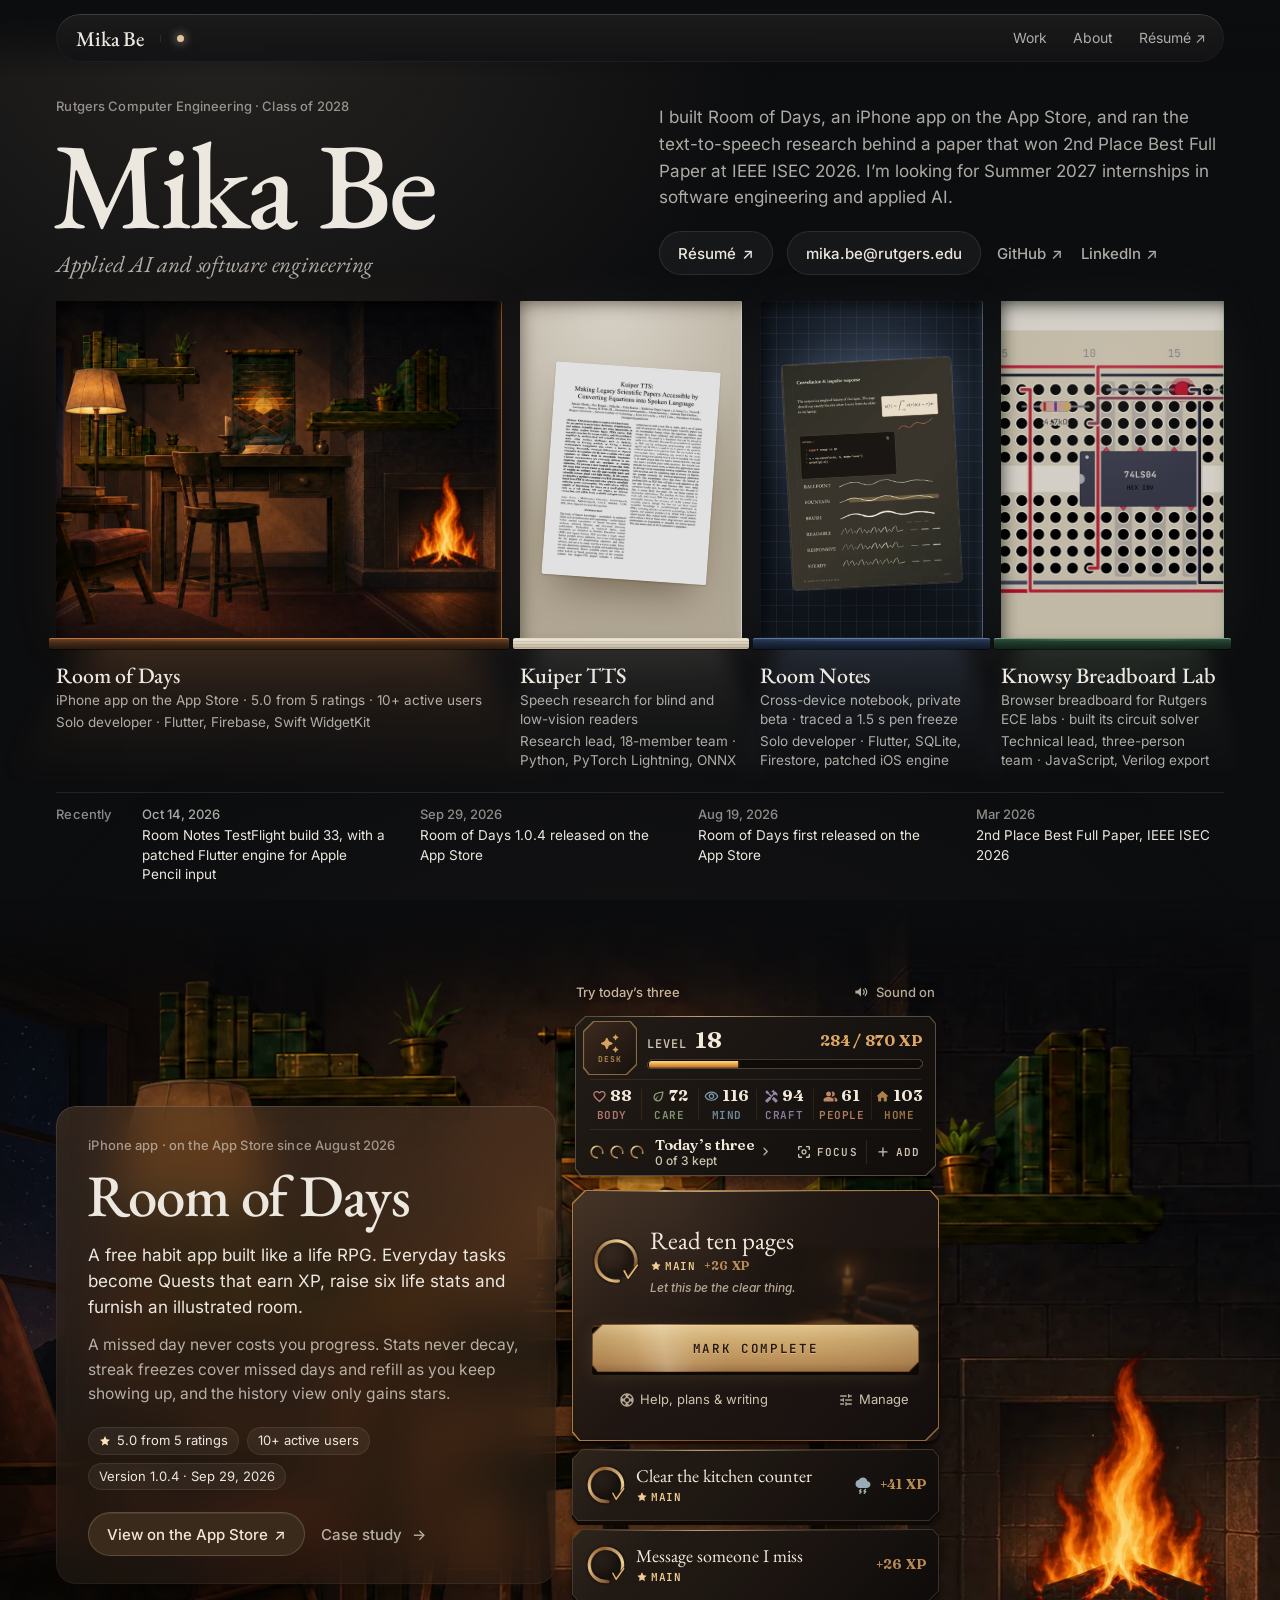
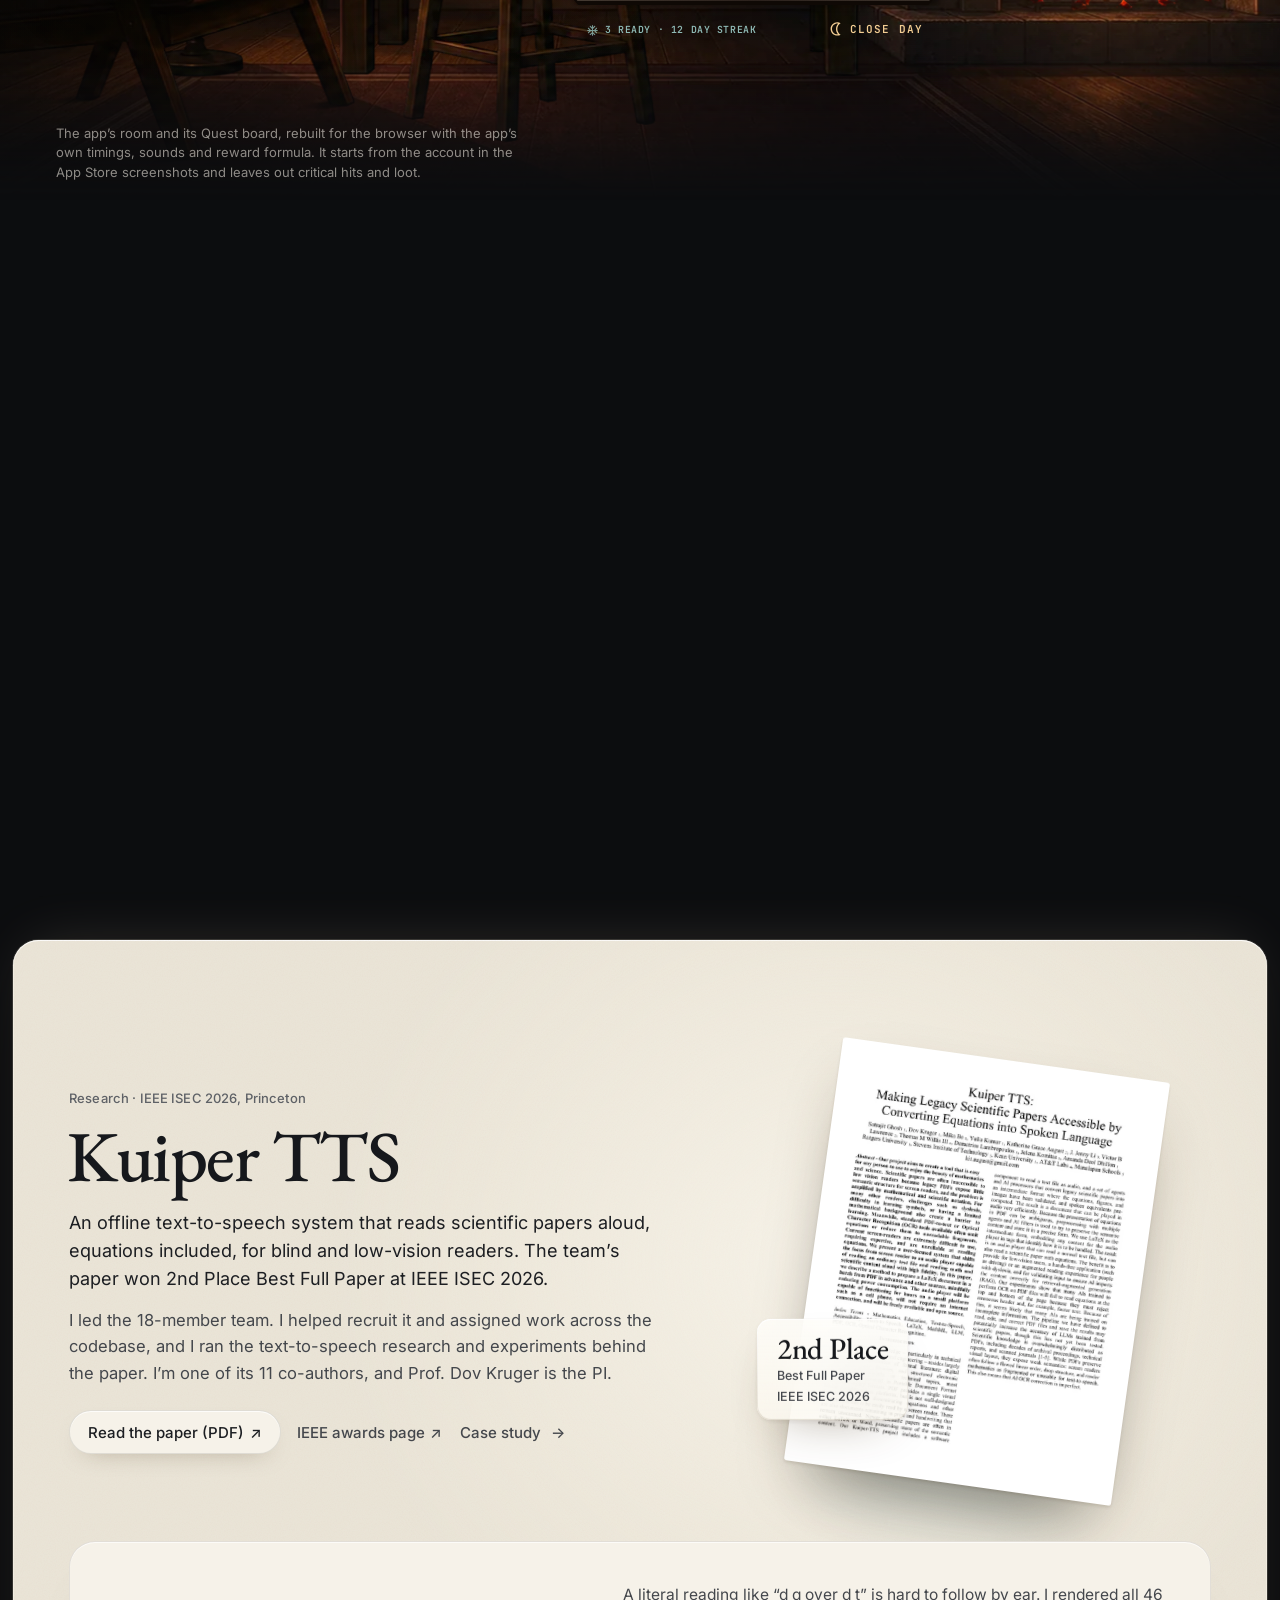
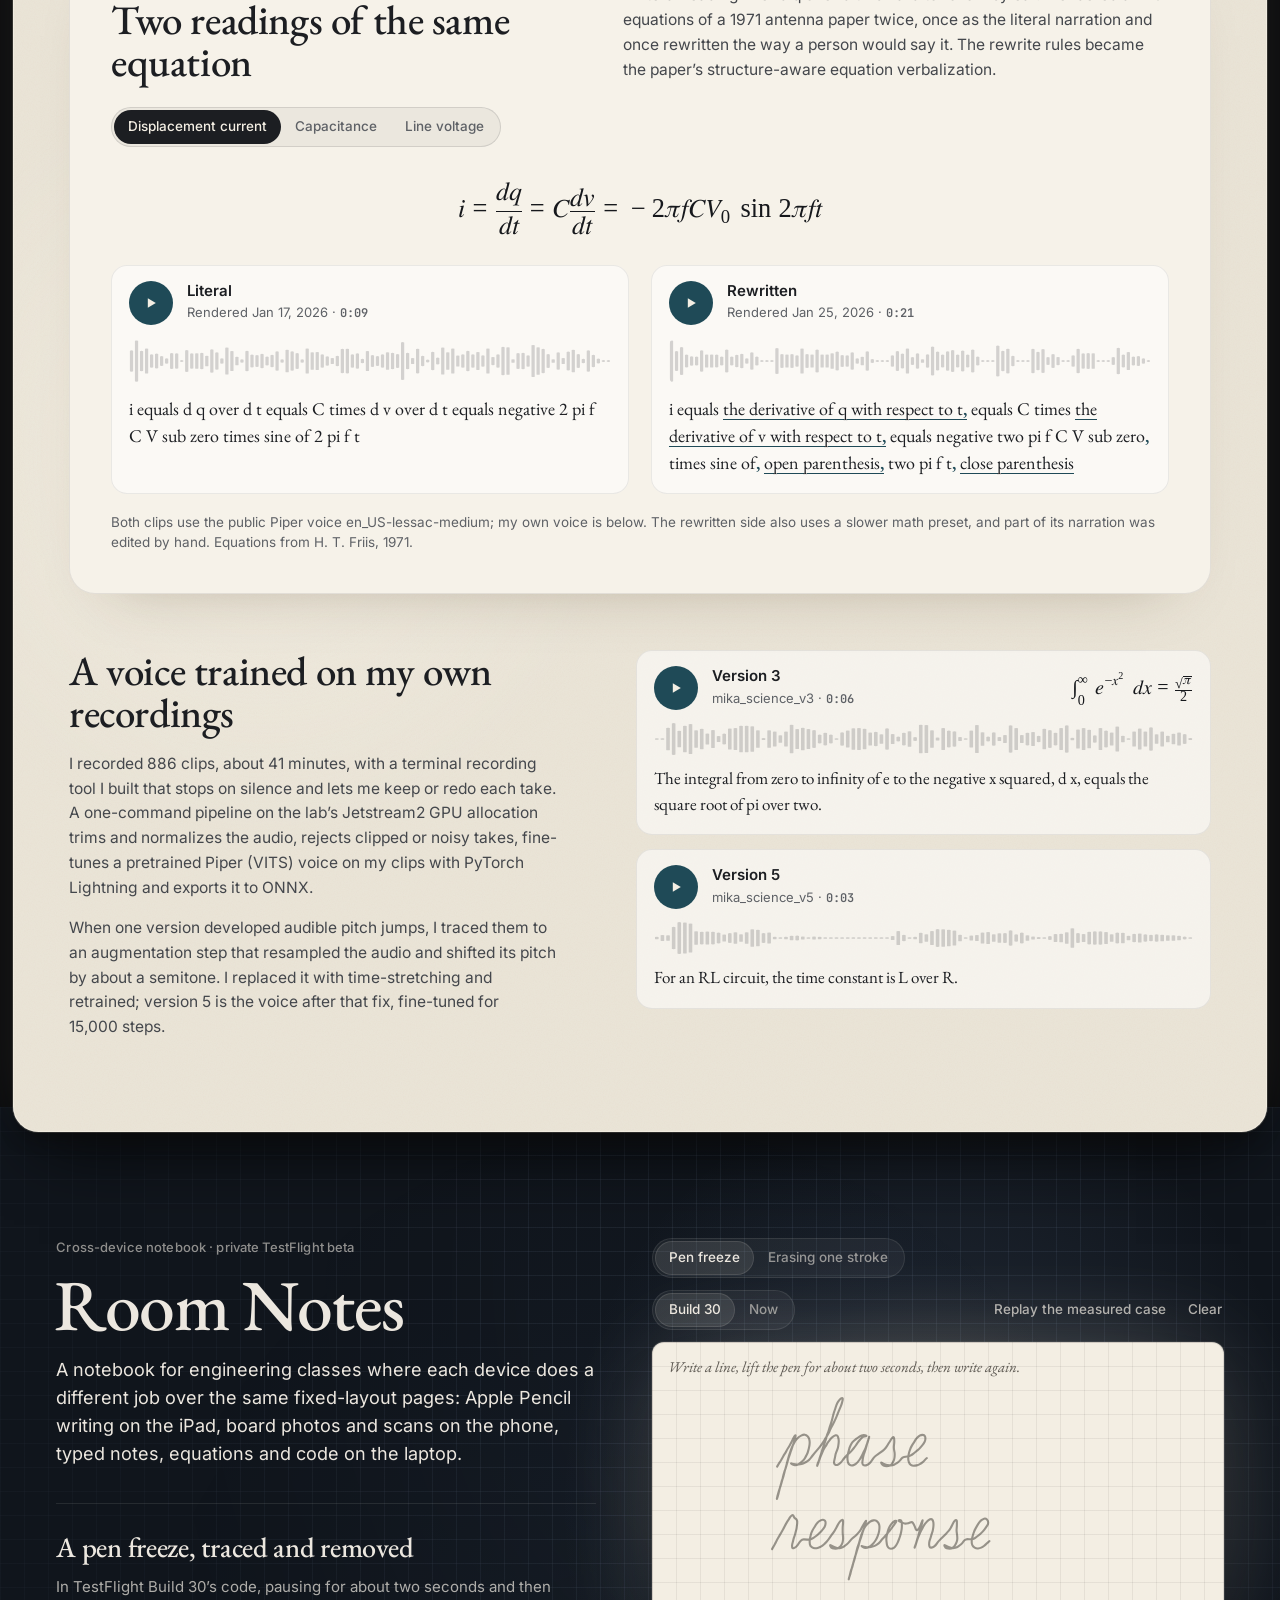
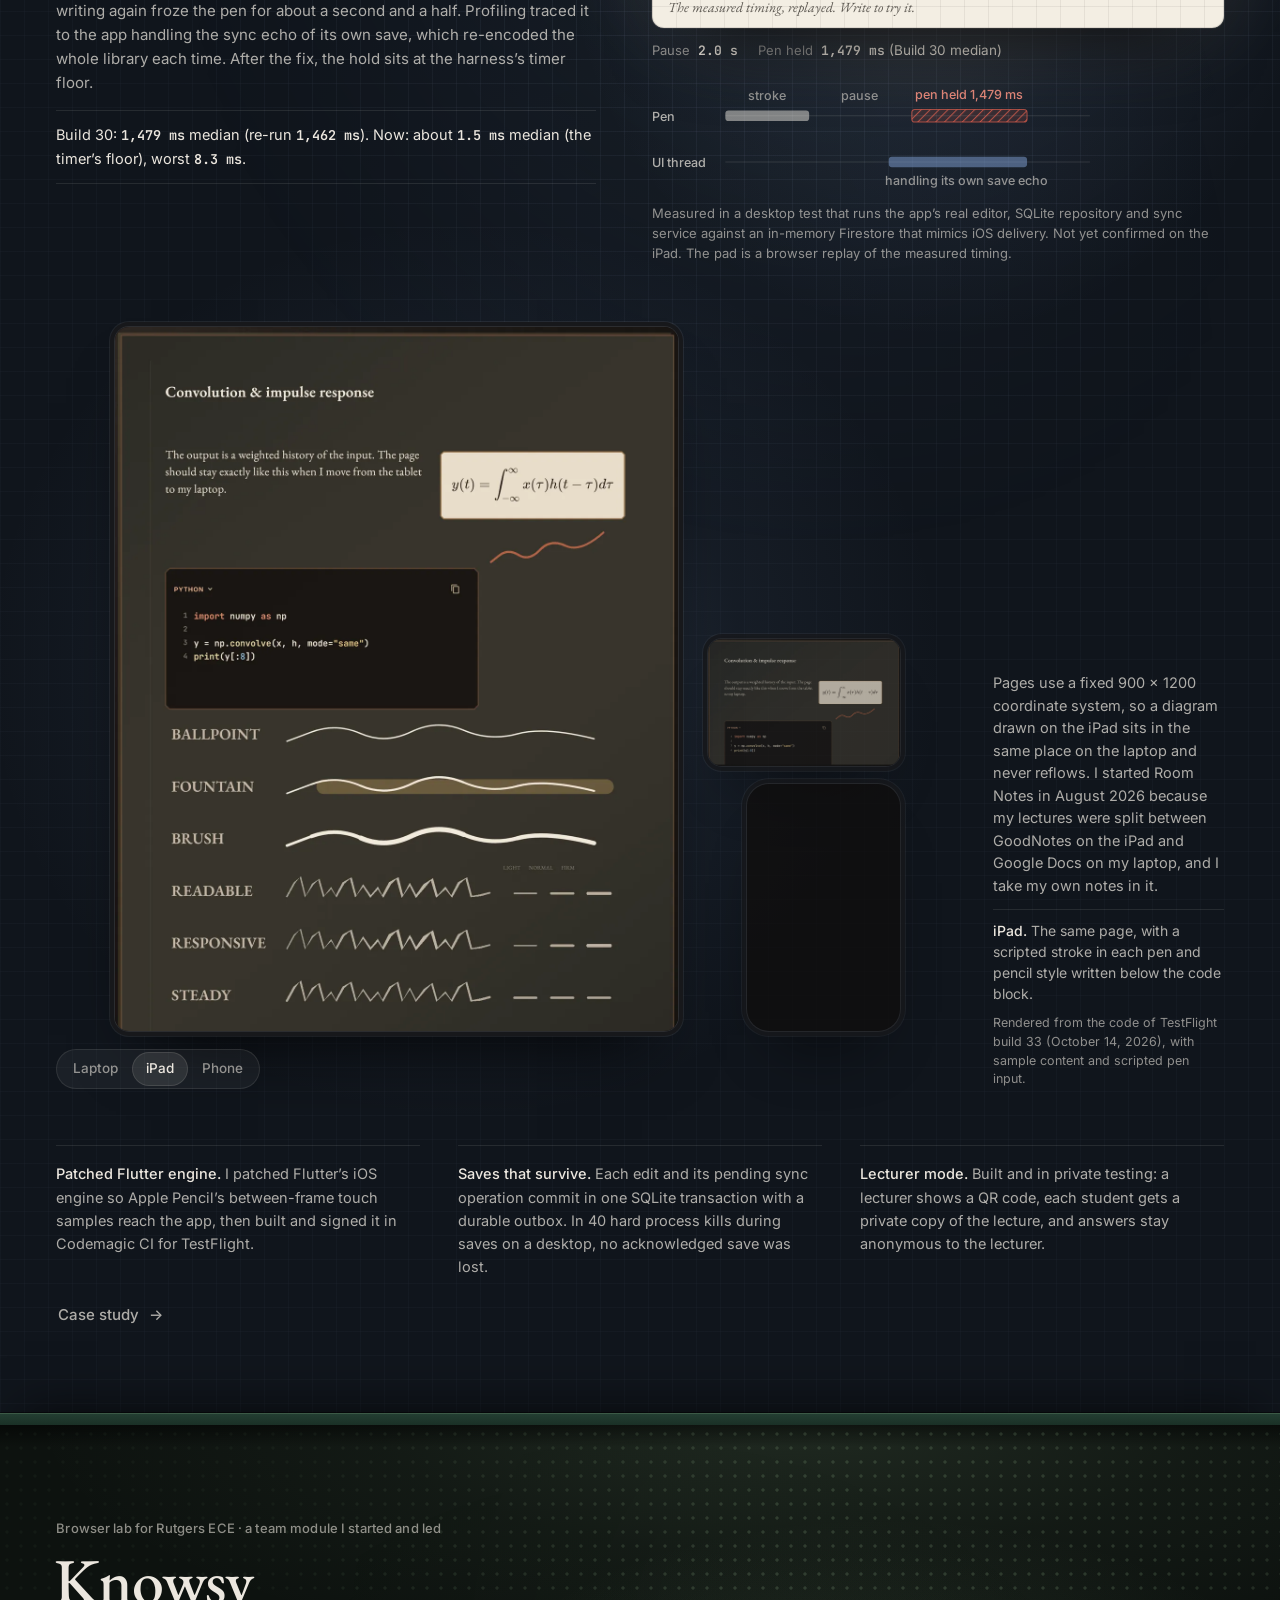
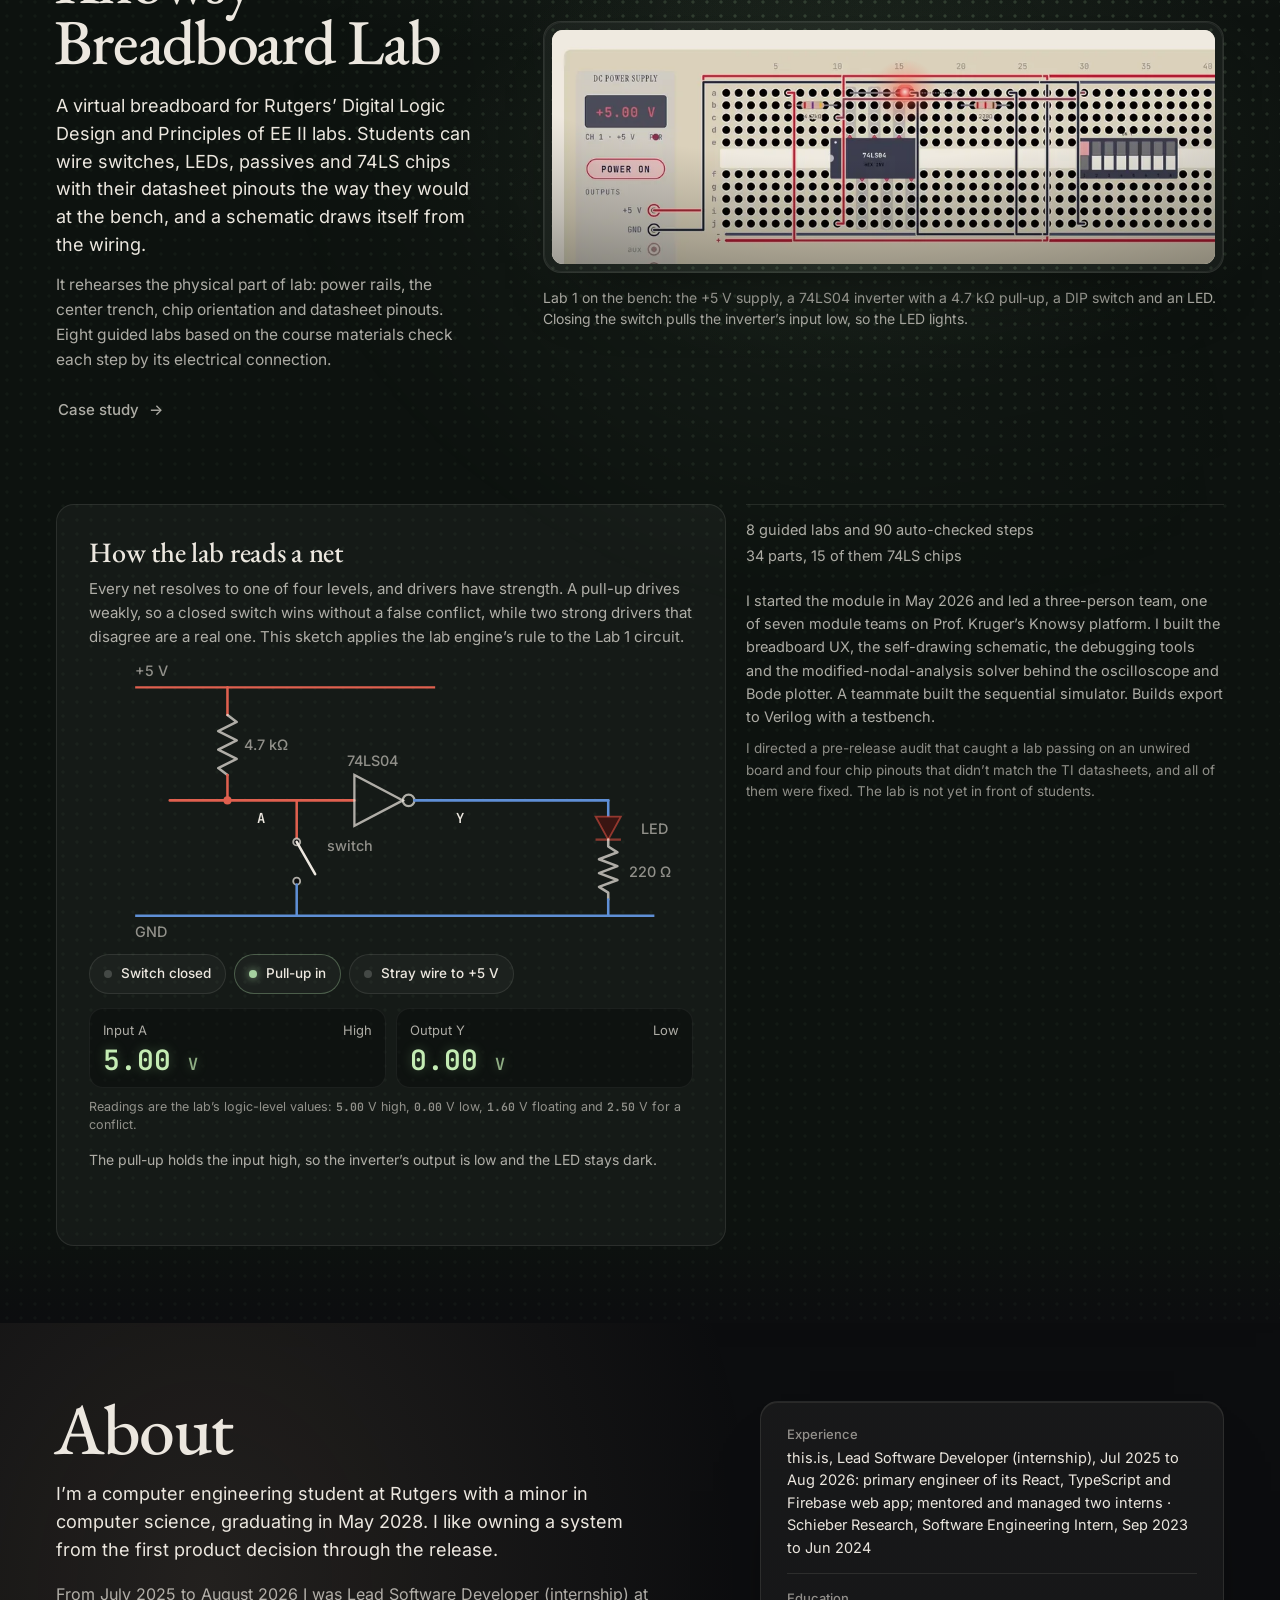
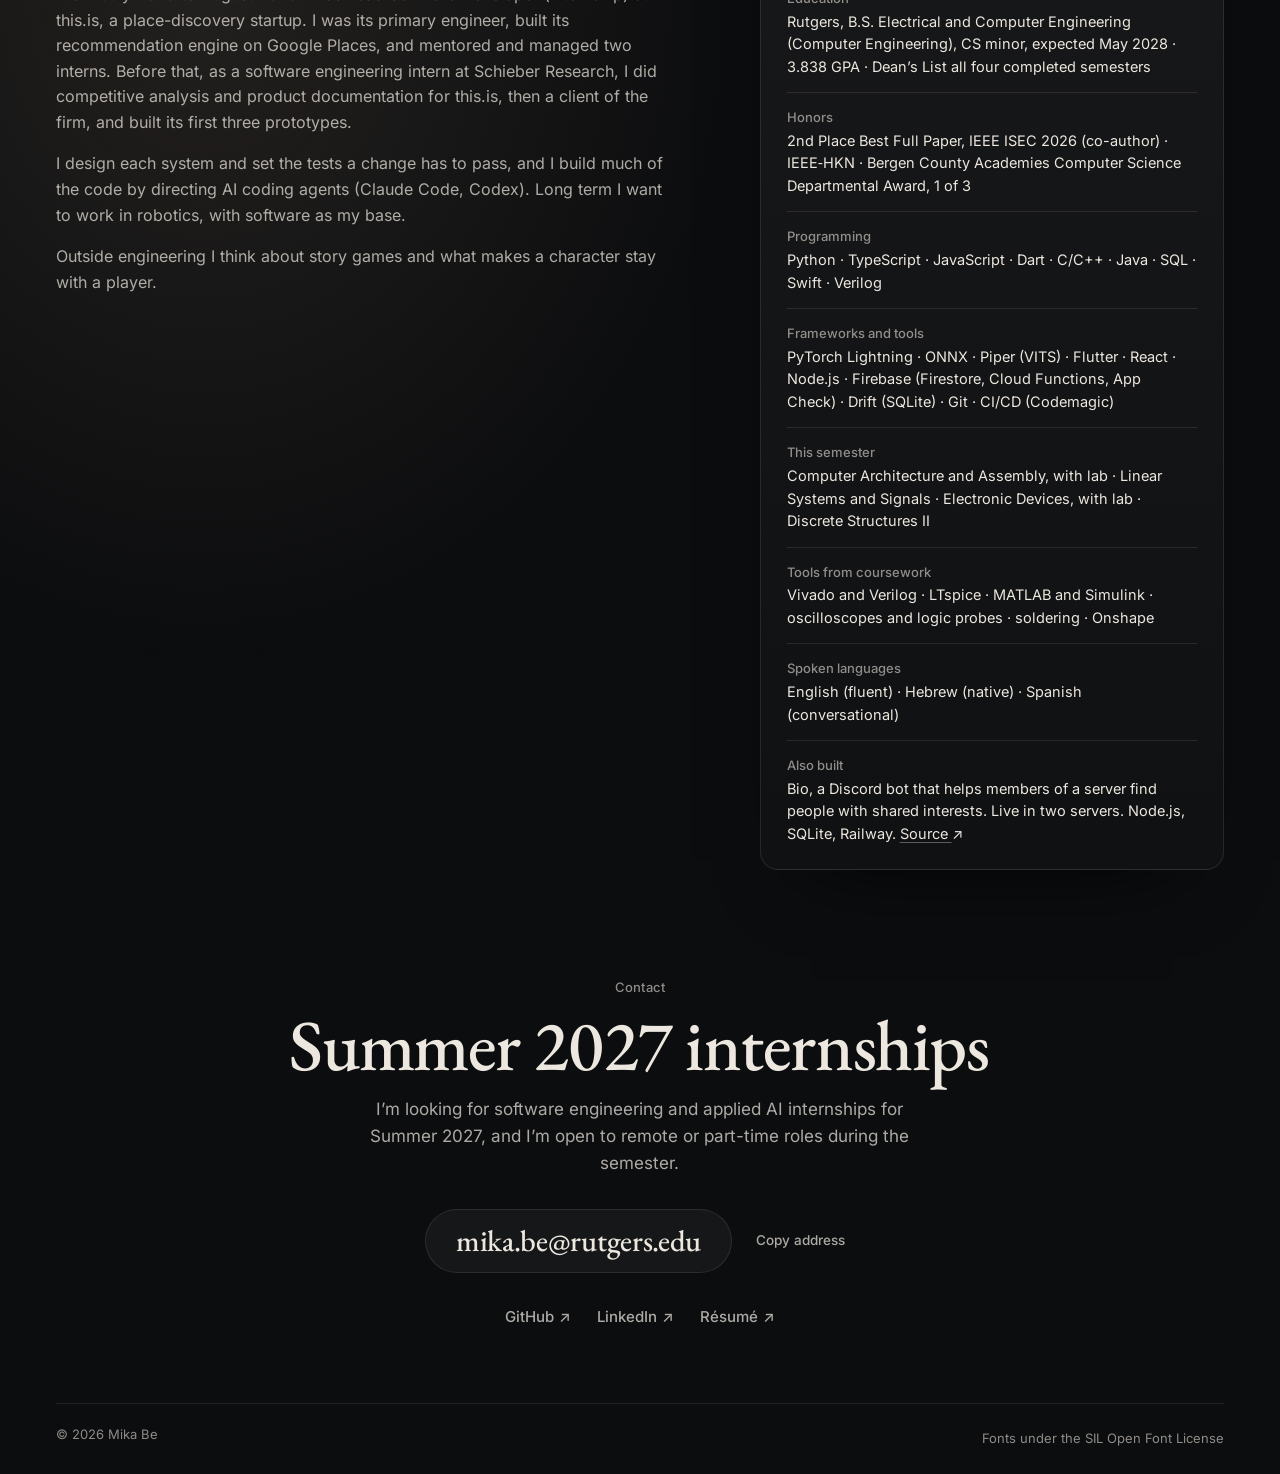
==== commit 3dd11d5f: "Merge branch 'worktree-wf_088a163f-2b7-3' into claude/portfolio-redesign-2026-10-02" ====
--- a/index.html
+++ b/index.html
@@ -24,7 +24,10 @@
   <meta name="twitter:description" content="Room of Days on the App Store, the text-to-speech research behind a 2nd Place Best Full Paper at IEEE ISEC 2026, a cross-device notebook and a browser breadboard lab. Looking for Summer 2027 internships." />
   <meta name="twitter:image" content="https://mikabe1805.github.io/assets/social-preview.jpg" />
   <meta name="twitter:image:alt" content="The hall of Mika Be’s portfolio: his name, “Applied AI and software engineering”, and four lit doors for Room of Days, Kuiper TTS, Room Notes and Knowsy." />
+  <link rel="icon" href="favicon.ico" sizes="32x32" />
   <link rel="icon" href="assets/favicon.svg" type="image/svg+xml" />
+  <link rel="apple-touch-icon" href="apple-touch-icon.png" />
+  <script type="application/ld+json">{"@context": "https://schema.org", "@type": "Person", "name": "Mika Be", "url": "https://mikabe1805.github.io/", "alumniOf": {"@type": "CollegeOrUniversity", "name": "Rutgers University"}, "sameAs": ["https://github.com/mikabe1805", "https://linkedin.com/in/mika-be"]}</script>
   <!-- font preloads over http only: from file:// a crossorigin preload is blocked (origin null) and the faces would not load -->
   <script>if (location.protocol !== "file:") ["EBGaramond-Variable", "Inter-Regular"].forEach(function (f) { var l = document.createElement("link"); l.rel = "preload"; l.as = "font"; l.type = "font/woff2"; l.crossOrigin = ""; l.href = "assets/fonts/" + f + ".woff2"; document.head.appendChild(l); });</script>
   <link rel="stylesheet" href="assets/css/site.css" />
@@ -96,30 +99,30 @@
             </span>
           </span>
           <span class="door-sill" aria-hidden="true"></span>
-          <span class="door-text"><strong>Room of Days</strong><small>iPhone app on the App Store · 5.0 from 5 ratings · 10+ active users</small></span>
+          <span class="door-text"><strong>Room of Days</strong><small>iPhone app on the App Store · 5.0 from 5 ratings · 10+ active users</small><small class="door-role">Solo developer&nbsp;· Flutter, Firebase, Swift WidgetKit</small></span>
         </a>
         <a class="door door--paper" href="#kuiper" data-peek="kuiper" data-arrive-focus data-portal="#kuiper .paper-sheet" style="--i: 1">
           <span class="door-window"><img class="door-obj" src="assets/world/kuiper-door.webp" alt="" width="420" height="543" decoding="async" /></span>
           <span class="door-sill" aria-hidden="true"></span>
-          <span class="door-text"><strong>Kuiper TTS</strong><small>Speech research for blind and low-vision readers</small></span>
+          <span class="door-text"><strong>Kuiper TTS</strong><small>Speech research for blind and low-vision readers</small><small class="door-role">Research lead, 18-member team&nbsp;· Python, PyTorch Lightning, ONNX</small></span>
         </a>
         <a class="door door--notes" href="#room-notes" data-peek="notes" data-arrive-focus data-portal="#room-notes .pen-surface" style="--i: 2">
           <span class="door-window"><img class="door-obj" src="assets/world/rn-door-page.webp" alt="" width="480" height="638" decoding="async" /></span>
           <span class="door-sill" aria-hidden="true"></span>
-          <span class="door-text"><strong>Room Notes</strong><small>Cross-device notebook · private beta</small></span>
+          <span class="door-text"><strong>Room Notes</strong><small>Cross-device notebook, private beta&nbsp;· traced a 1.5&nbsp;s pen freeze</small><small class="door-role">Solo developer&nbsp;· Flutter, SQLite, Firestore, patched iOS engine</small></span>
         </a>
         <a class="door door--knowsy" href="#knowsy" data-peek="knowsy" data-arrive-focus data-portal="#knowsy .kn-strip" style="--i: 3">
           <span class="door-window"><img class="door-img" src="assets/world/knowsy-door.webp" alt="" width="560" height="760" decoding="async" /></span>
           <span class="door-sill" aria-hidden="true"></span>
-          <span class="door-text"><strong>Knowsy Breadboard Lab</strong><small>Browser breadboard for Rutgers ECE labs</small></span>
+          <span class="door-text"><strong>Knowsy Breadboard Lab</strong><small>Browser breadboard for Rutgers ECE labs&nbsp;· built its circuit solver</small><small class="door-role">Technical lead, three-person team&nbsp;· JavaScript, Verilog export</small></span>
         </a>
       </nav>
 
       <aside class="wrap hall-log" aria-labelledby="log-title">
         <h2 class="kicker" id="log-title">Recently</h2>
         <ol data-swipe-label="Recent updates. Scroll sideways for more.">
+          <li><time datetime="2026-10-14">Oct 14, 2026</time><span>Room Notes TestFlight build 33, with a patched Flutter engine for Apple Pencil input</span></li>
           <li><time datetime="2026-09-29">Sep 29, 2026</time><span>Room of Days 1.0.4 released on the App Store</span></li>
-          <li><time datetime="2026-09-23">Sep 23, 2026</time><span>Room Notes TestFlight build 28, with a patched Flutter engine for Apple Pencil input</span></li>
           <li><time datetime="2026-08-19">Aug 19, 2026</time><span>Room of Days first released on the App Store</span></li>
           <li><time datetime="2026-03">Mar 2026</time><span>2nd Place Best Full Paper, IEEE ISEC 2026</span></li>
         </ol>
@@ -167,7 +170,7 @@
             </ul>
             <div class="links">
               <a class="pill pill--bronze" href="https://apps.apple.com/us/app/room-of-days/id6781401469" target="_blank" rel="noopener">View on the App Store <span class="arr" aria-hidden="true">↗</span></a>
-              <a class="text-link" href="projects/room-of-days.html">Case study <span class="arr arr--fwd" aria-hidden="true">→</span></a>
+              <a class="text-link" href="projects/room-of-days.html">Case study<span class="sr-only">: Room of Days</span> <span class="arr arr--fwd" aria-hidden="true">→</span></a>
             </div>
           </div>
         </div>
@@ -205,7 +208,7 @@
             <li>Flutter and Dart</li>
             <li>Offline-first save on the phone</li>
             <li>TypeScript Cloud Functions with App Check and App Attest</li>
-            <li>Codemagic CI, builds up to 49 across versions 1.0.0 to 1.0.4</li>
+            <li>Codemagic CI, builds up to 56 across versions 1.0.0 to 1.0.5 (1.0.5 is in TestFlight)</li>
           </ul>
           <a class="text-link rod-case" href="projects/room-of-days.html">Case study: how it’s built, the Quest board and six rooms <span class="arr arr--fwd" aria-hidden="true">→</span></a>
         </div>
@@ -224,11 +227,11 @@
           <div class="links">
             <a class="pill pill--light" href="kuiper-tts-paper.pdf" target="_blank" rel="noopener">Read the paper (PDF) <span class="arr" aria-hidden="true">↗</span></a>
             <a class="text-link" href="https://ewh.ieee.org/conf/stem/awards.html" target="_blank" rel="noopener">IEEE awards page <span class="arr" aria-hidden="true">↗</span></a>
-            <a class="text-link" href="projects/kuiper-tts.html">Case study <span class="arr arr--fwd" aria-hidden="true">→</span></a>
+            <a class="text-link" href="projects/kuiper-tts.html">Case study<span class="sr-only">: Kuiper TTS</span> <span class="arr arr--fwd" aria-hidden="true">→</span></a>
           </div>
         </div>
         <a class="paper" href="kuiper-tts-paper.pdf" target="_blank" rel="noopener" data-tilt-card="2" aria-label="Open the Kuiper TTS paper (PDF)">
-          <span class="paper-sheet"><img src="assets/kuiper-paper.webp" srcset="assets/kuiper-paper-800.webp 800w, assets/kuiper-paper.webp 1082w" sizes="(max-width: 699px) 186px, (max-width: 900px) 270px, 330px" alt="First page of the paper: Kuiper TTS, Making Legacy Scientific Papers Accessible by Converting Equations into Spoken Language." width="1082" height="1400" loading="lazy" decoding="async" /></span>
+          <span class="paper-sheet"><img src="assets/kuiper-paper.webp" srcset="assets/kuiper-paper-520.webp 520w, assets/kuiper-paper-800.webp 800w, assets/kuiper-paper.webp 1082w" sizes="(max-width: 699px) 186px, (max-width: 900px) 270px, 330px" alt="First page of the paper: Kuiper TTS, Making Legacy Scientific Papers Accessible by Converting Equations into Spoken Language." width="1082" height="1400" loading="lazy" decoding="async" /></span>
           <span class="seal glass" data-portal-layer><b>2nd Place</b><small>Best Full Paper</small><small>IEEE ISEC 2026</small></span>
         </a>
       </div>
@@ -278,8 +281,8 @@
         <div class="voice" data-reveal>
           <div class="voice-copy">
             <h3>A voice trained on my own recordings</h3>
-            <p class="body-2">I recorded 886 clips, about 41 minutes, with a terminal recording tool I built that stops on silence and lets me keep or redo each take. A one-command pipeline on the lab’s Jetstream2 GPU allocation trims and normalizes the audio, rejects clipped or noisy takes, trains the voice and exports it to ONNX.</p>
-            <p class="body-2">When one version developed audible pitch jumps, I traced them to an augmentation step that resampled the audio and shifted its pitch by about a semitone. I replaced it with time-stretching and retrained<span data-flag="voiceV5">; version 5 is the voice after that fix</span>.</p>
+            <p class="body-2">I recorded 886 clips, about 41 minutes, with a terminal recording tool I built that stops on silence and lets me keep or redo each take. A one-command pipeline on the lab’s Jetstream2 GPU allocation trims and normalizes the audio, rejects clipped or noisy takes, fine-tunes a pretrained Piper (VITS) voice on my clips with PyTorch Lightning and exports it to ONNX.</p>
+            <p class="body-2">When one version developed audible pitch jumps, I traced them to an augmentation step that resampled the audio and shifted its pitch by about a semitone. I replaced it with time-stretching and retrained<span data-flag="voiceV5">; version 5 is the voice after that fix, fine-tuned for 15,000&nbsp;steps</span>.</p>
           </div>
           <div class="voice-players">
             <div class="player" data-player data-clip="voice-v3-gaussian" data-label="version 3 of my voice reading the Gaussian integral">
@@ -432,7 +435,7 @@
             <p><strong>Saves that survive.</strong> Each edit and its pending sync operation commit in one SQLite transaction with a durable outbox. In 40 hard process kills during saves on a desktop, no acknowledged save was lost.</p>
             <p><strong>Lecturer mode.</strong> Built and in private testing: a lecturer shows a QR code, each student gets a private copy of the lecture, and answers stay anonymous to the lecturer.</p>
           </div>
-          <a class="text-link" href="projects/room-notes.html">Case study <span class="arr arr--fwd" aria-hidden="true">→</span></a>
+          <a class="text-link" href="projects/room-notes.html">Case study<span class="sr-only">: Room Notes</span> <span class="arr arr--fwd" aria-hidden="true">→</span></a>
         </div>
       </div>
     </section>
@@ -446,7 +449,7 @@
           <h2 id="kn-title" tabindex="-1" data-room-heading>Knowsy Breadboard Lab</h2>
           <p class="lead">A virtual breadboard for Rutgers’ Digital Logic Design and Principles of EE&nbsp;II labs. Students can wire switches, LEDs, passives and 74LS chips with their datasheet pinouts the way they would at the bench, and a schematic draws itself from the wiring.</p>
           <p class="body-2">It rehearses the physical part of lab: power rails, the center trench, chip orientation and datasheet pinouts. Eight guided labs based on the course materials check each step by its electrical connection.</p>
-          <a class="text-link" href="projects/knowsy.html">Case study <span class="arr arr--fwd" aria-hidden="true">→</span></a>
+          <a class="text-link" href="projects/knowsy.html">Case study<span class="sr-only">: Knowsy Breadboard Lab</span> <span class="arr arr--fwd" aria-hidden="true">→</span></a>
         </div>
         <figure class="bench-shot">
           <span class="lamp bench-lamp" aria-hidden="true"></span>
@@ -538,11 +541,14 @@
         <p class="body-2">I design each system and set the tests a change has to pass, and I build much of the code by directing AI coding agents (Claude Code, Codex).<span data-flag="robotics"> Long term I want to work in robotics, with software as my base.</span></p>
         <p class="body-2">Outside engineering I think about story games and what makes a character stay with a player.</p>
         <dl class="facts">
+          <div><dt>Experience</dt><dd>this.is, Lead Software Developer (internship), Jul 2025 to Aug 2026: primary engineer of its React, TypeScript and Firebase web app; mentored and managed two interns&nbsp;· Schieber Research, Software Engineering Intern, Sep 2023 to Jun 2024</dd></div>
           <div><dt>Education</dt><dd>Rutgers, B.S. Electrical and Computer Engineering (Computer Engineering), CS minor, expected May 2028 · 3.838 GPA · Dean’s List all four completed semesters</dd></div>
           <div><dt>Honors</dt><dd>2nd Place Best Full Paper, IEEE ISEC 2026 (co-author) · IEEE&#8209;HKN · Bergen County Academies Computer Science Departmental Award, 1 of 3</dd></div>
-          <div><dt>This semester</dt><dd>Computer Architecture and Assembly · Linear Systems and Signals · Electronic Devices · Discrete Structures II</dd></div>
+          <div><dt>Programming</dt><dd>Python&nbsp;· TypeScript&nbsp;· JavaScript&nbsp;· Dart&nbsp;· C/C++&nbsp;· Java&nbsp;· SQL&nbsp;· Swift&nbsp;· Verilog</dd></div>
+          <div><dt>Frameworks and tools</dt><dd>PyTorch Lightning&nbsp;· ONNX&nbsp;· Piper (VITS)&nbsp;· Flutter&nbsp;· React&nbsp;· Node.js&nbsp;· Firebase (Firestore, Cloud Functions, App Check)&nbsp;· Drift (SQLite)&nbsp;· Git&nbsp;· CI/CD (Codemagic)</dd></div>
+          <div><dt>This semester</dt><dd>Computer Architecture and Assembly, with lab&nbsp;· Linear Systems and Signals&nbsp;· Electronic Devices, with lab&nbsp;· Discrete Structures II</dd></div>
           <div><dt>Tools from coursework</dt><dd>Vivado and Verilog · LTspice · MATLAB and Simulink · oscilloscopes and logic probes · soldering · Onshape</dd></div>
-          <div><dt>Languages</dt><dd>English (fluent) · Hebrew (native) · Spanish (conversational)</dd></div>
+          <div><dt>Spoken languages</dt><dd>English (fluent) · Hebrew (native) · Spanish (conversational)</dd></div>
           <div><dt>Also built</dt><dd>Bio, a Discord bot that helps members of a server find people with shared interests. Live in two servers. Node.js, SQLite, Railway. <a href="https://github.com/mikabe1805/discord-profile-bot" target="_blank" rel="noopener">Source <span class="arr" aria-hidden="true">↗</span></a></dd></div>
         </dl>
       </div>
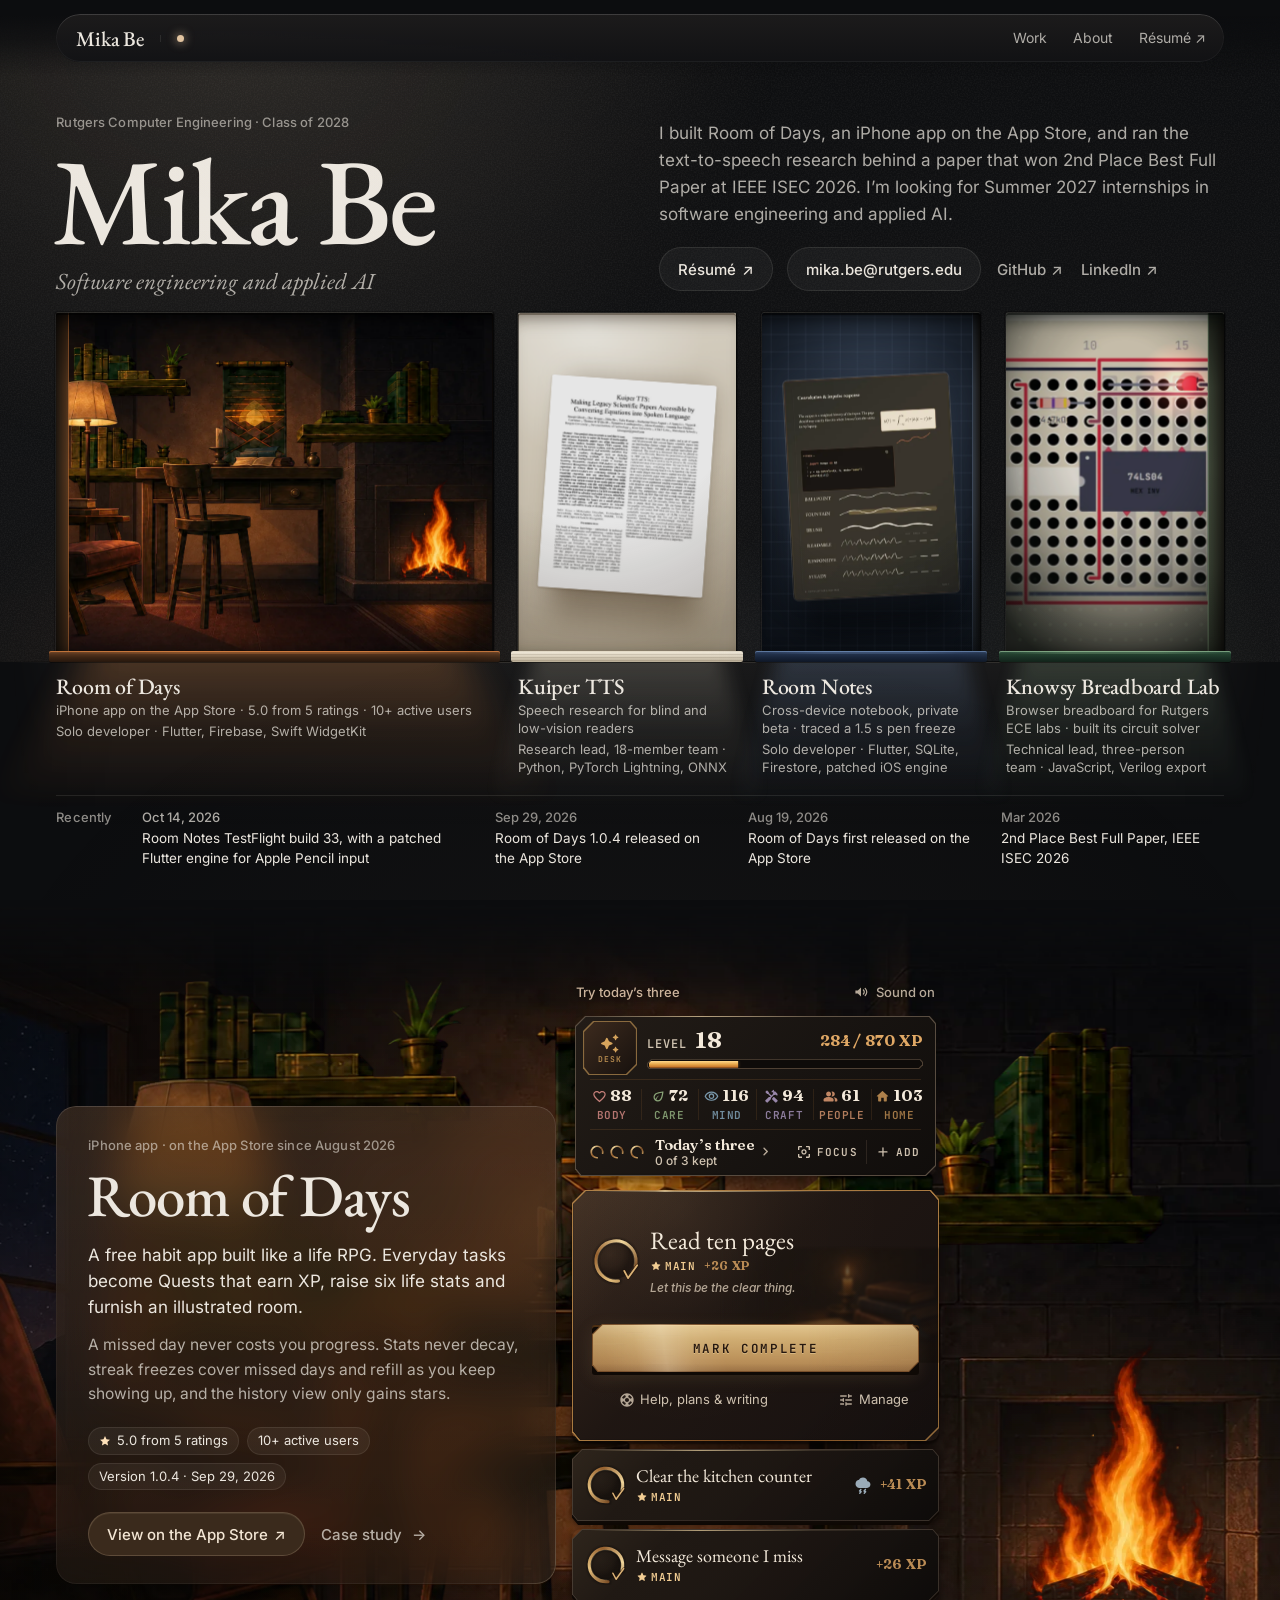
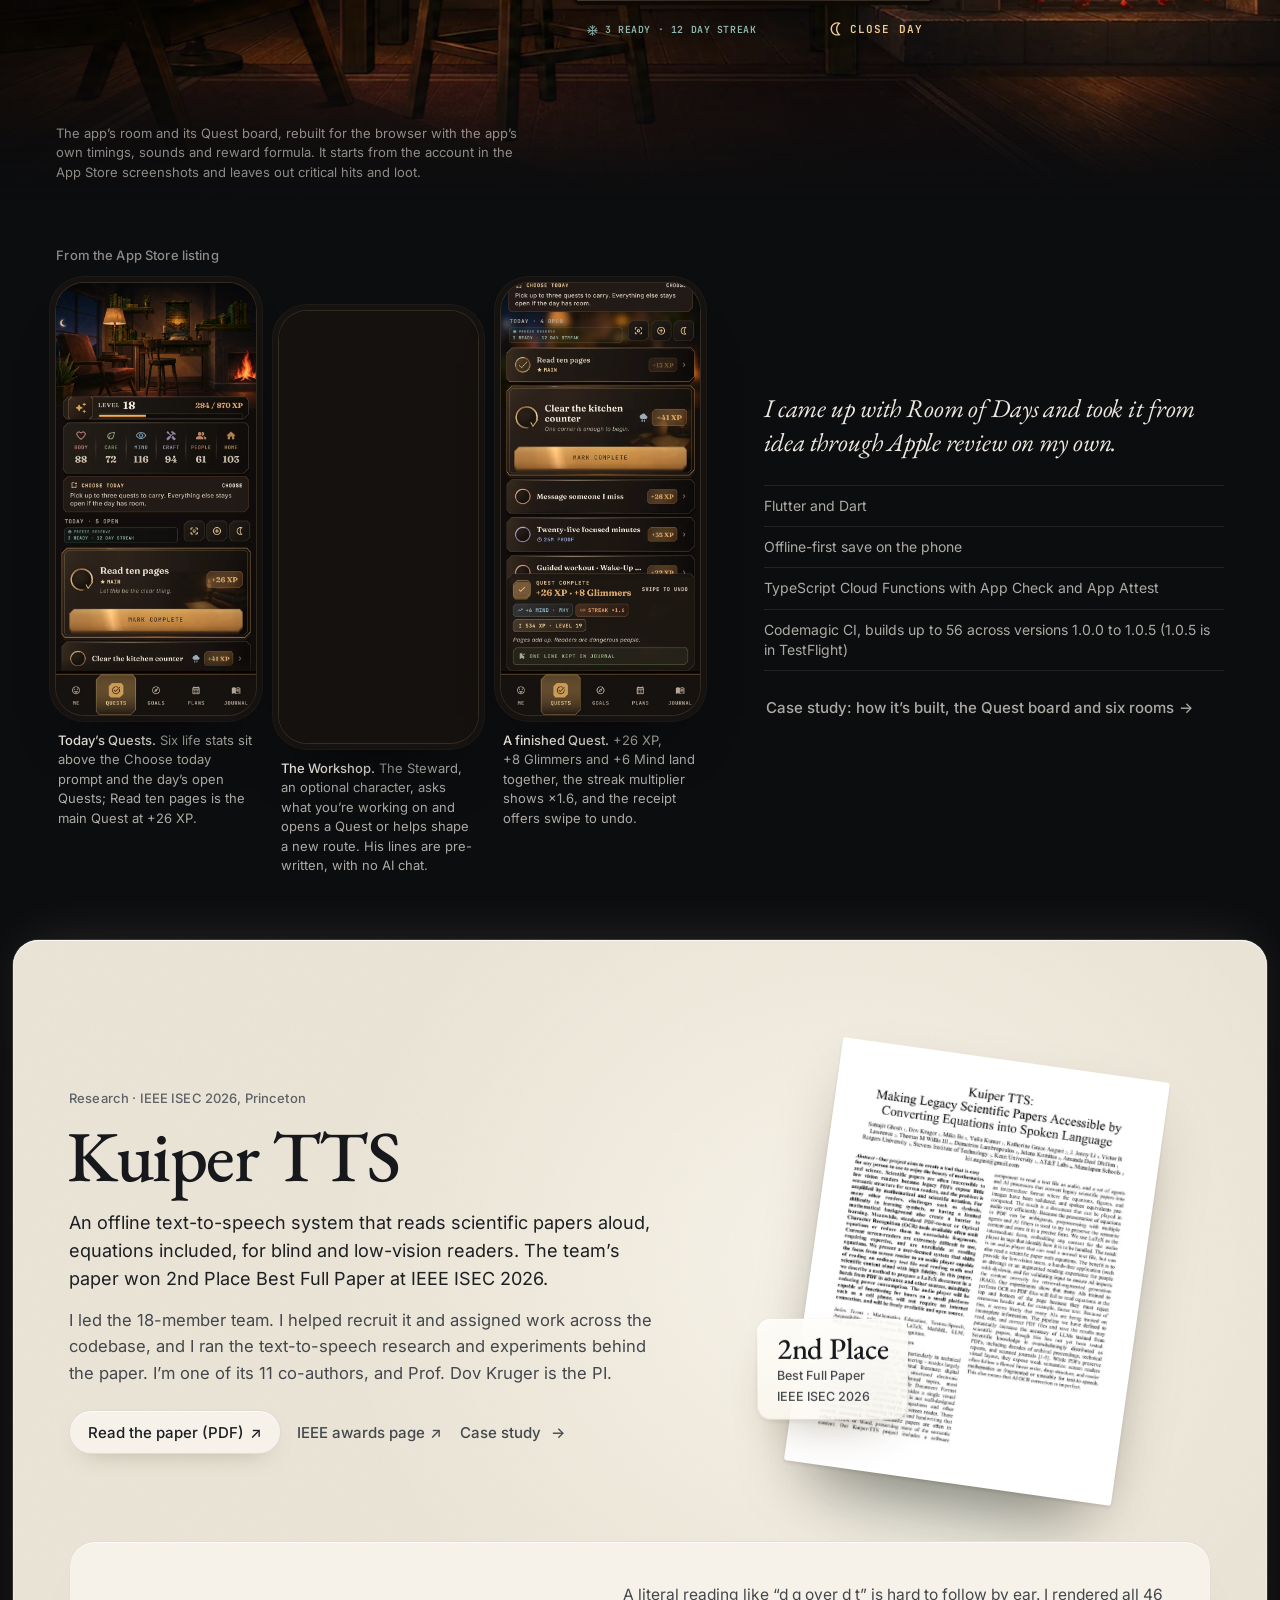
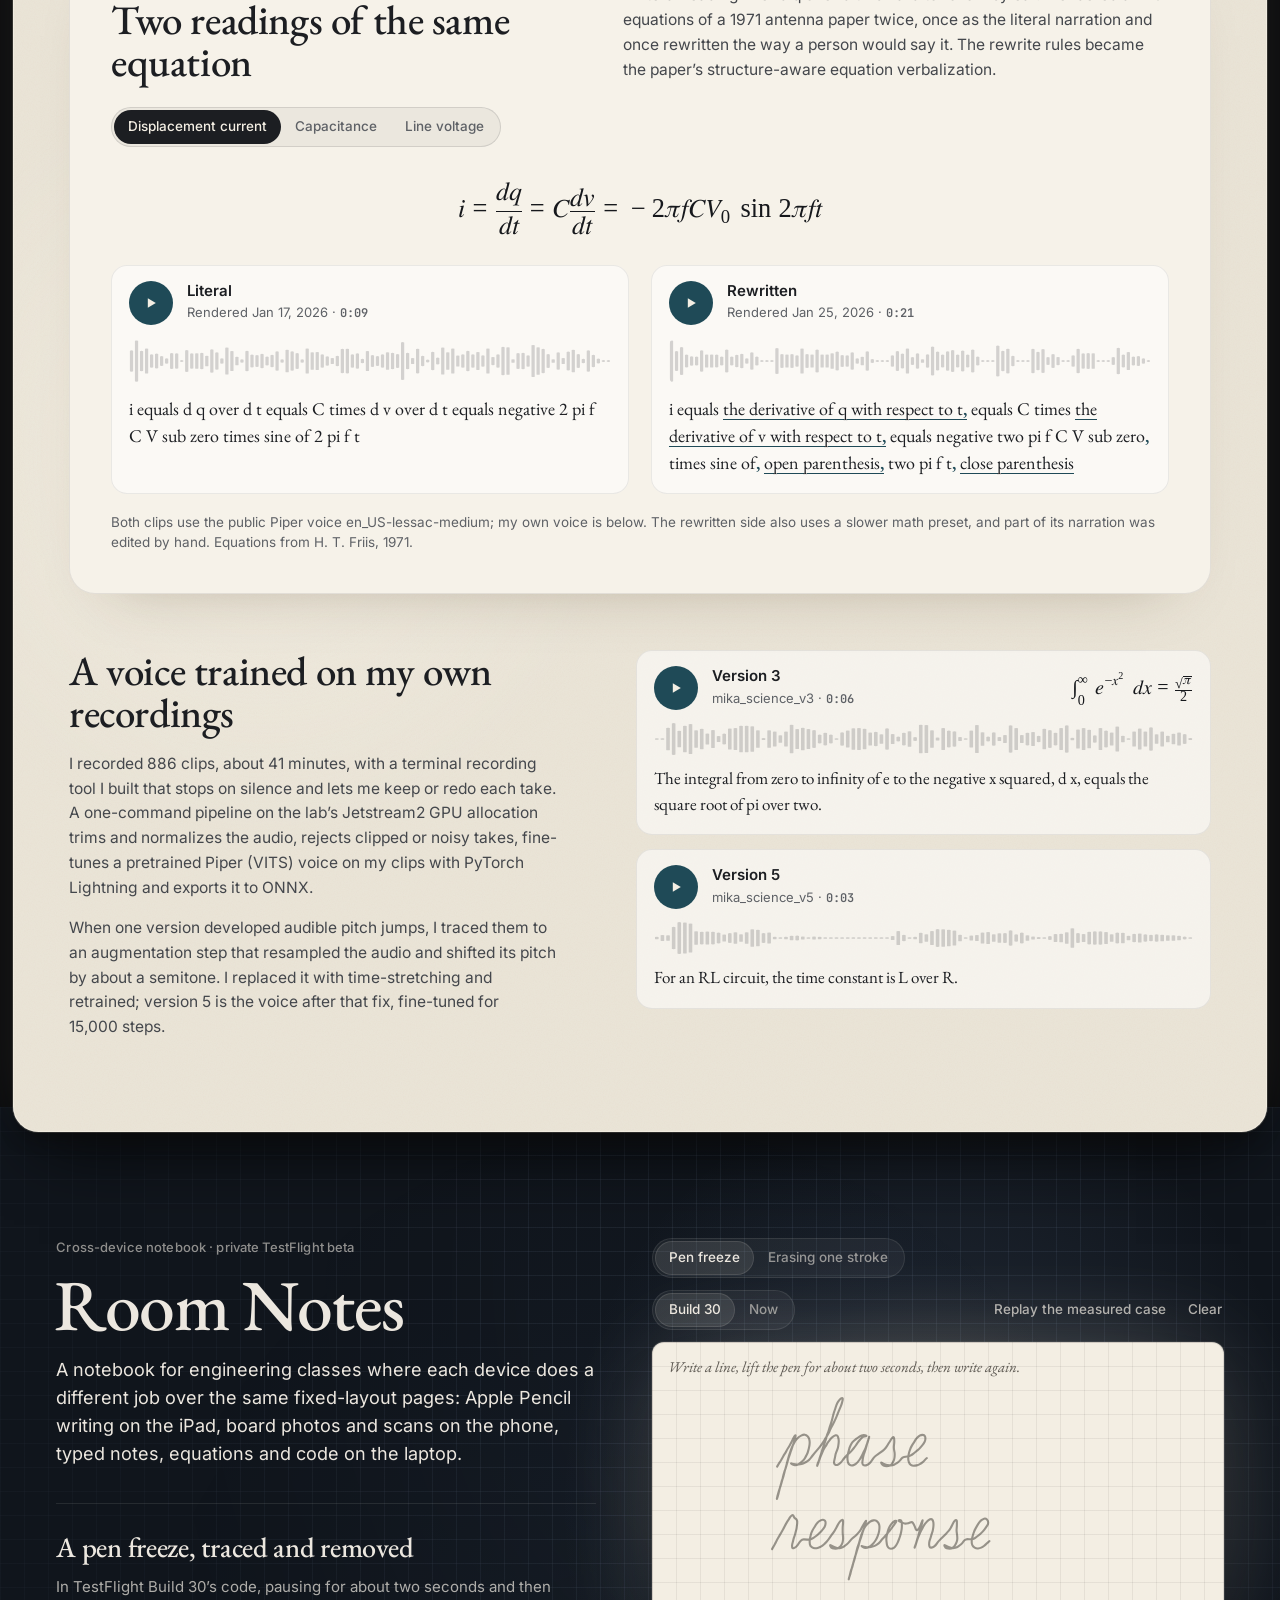
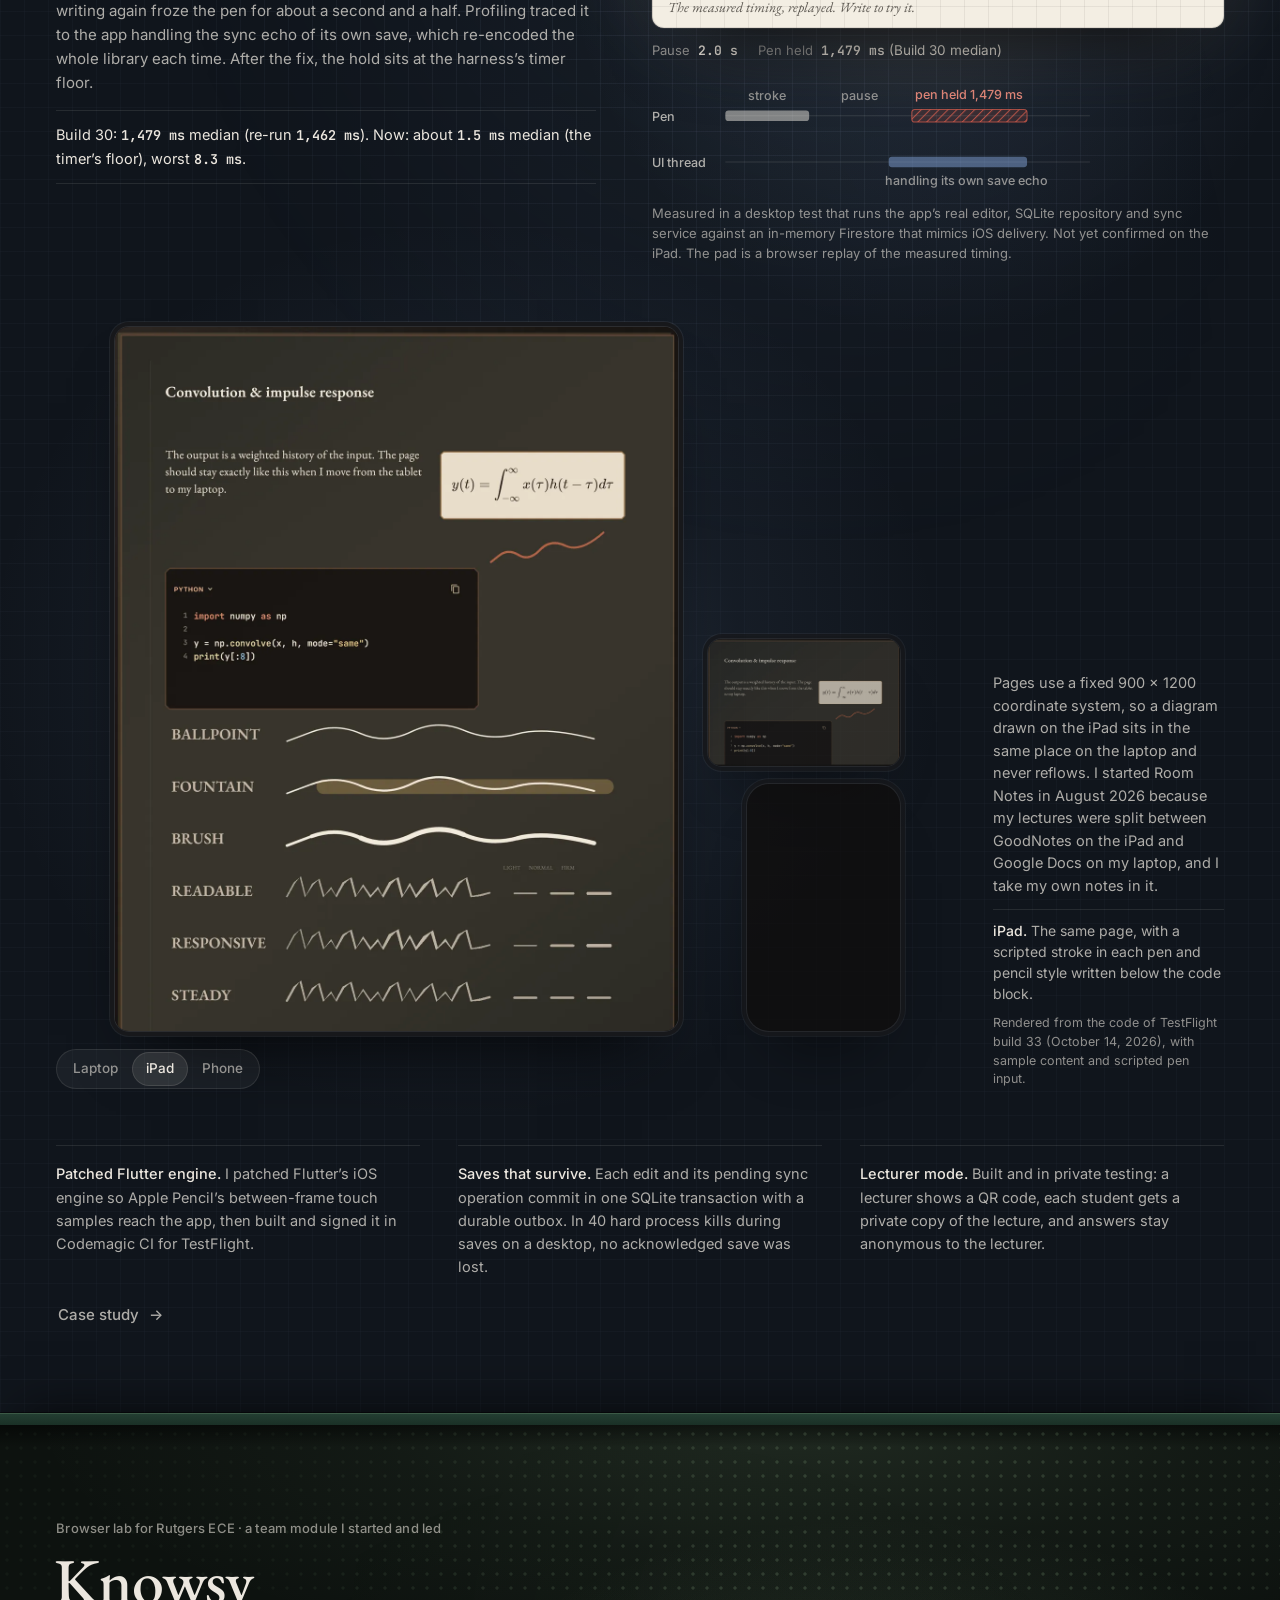
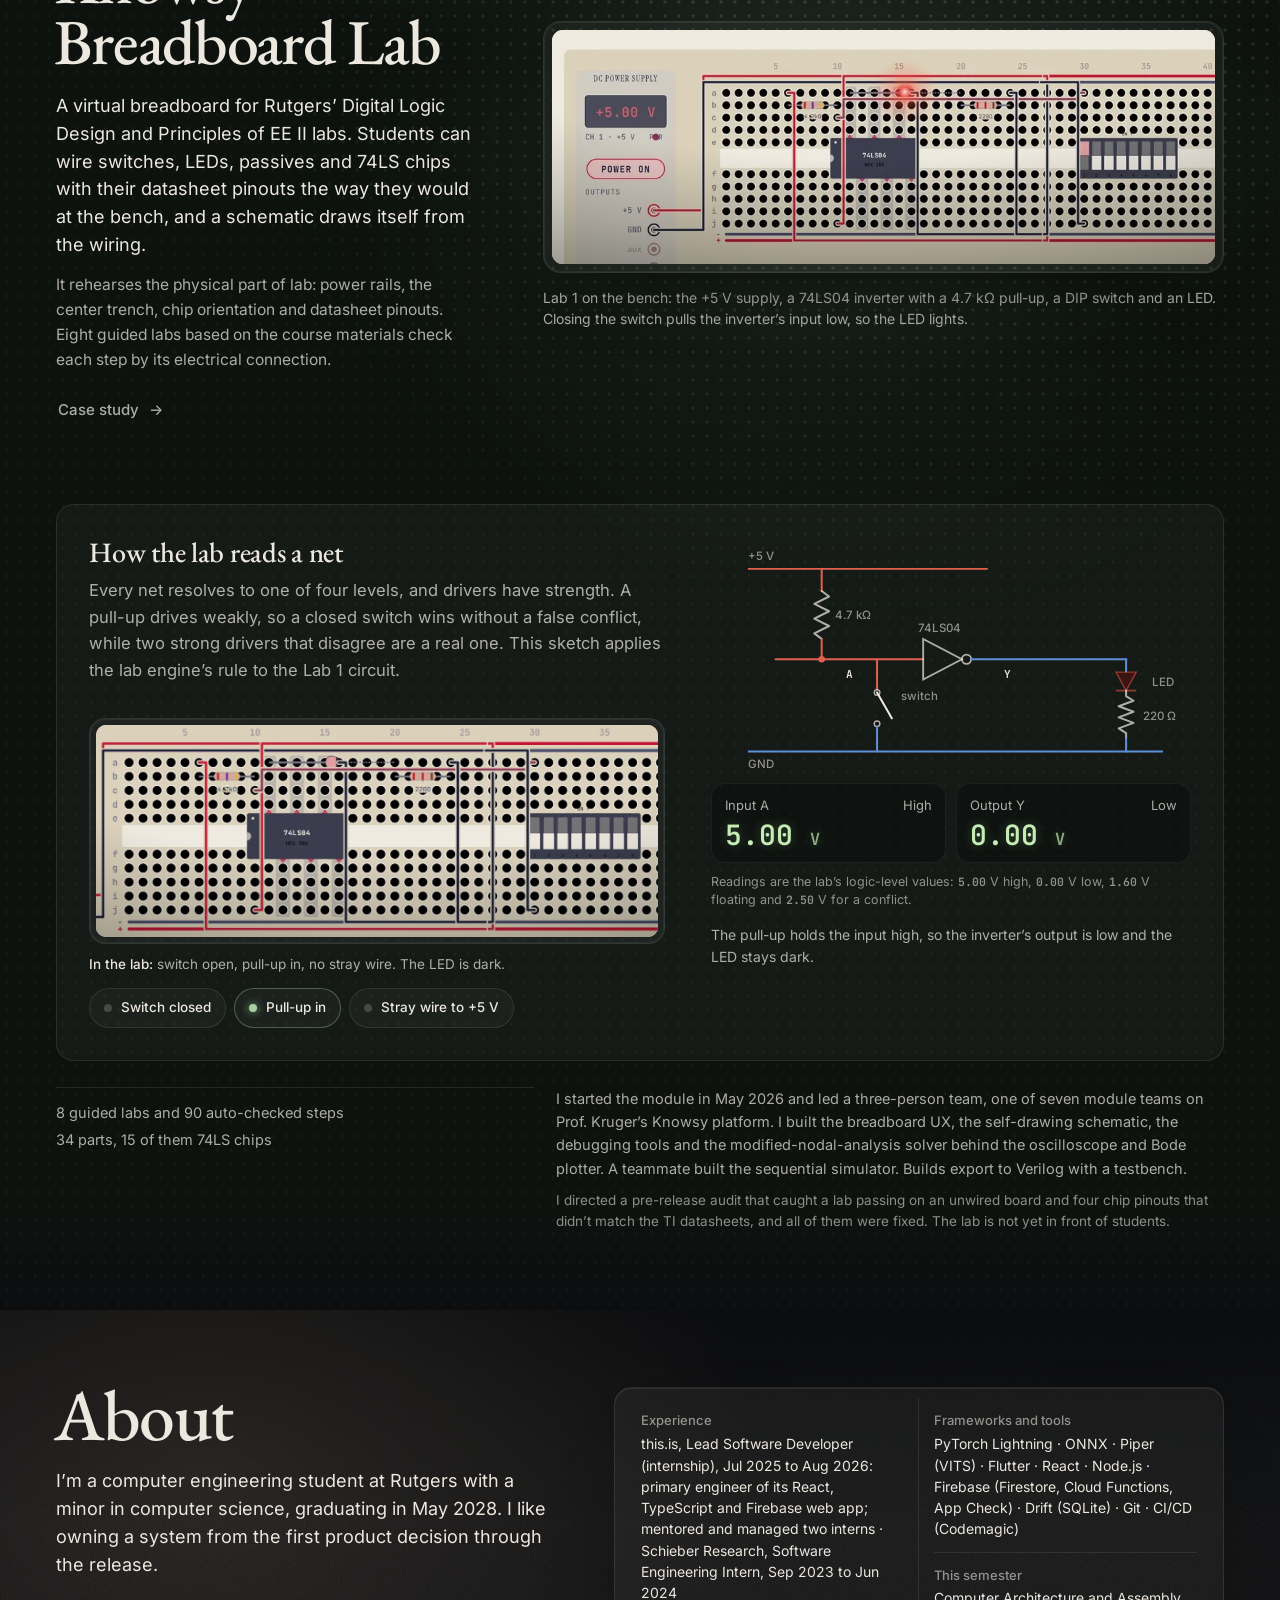
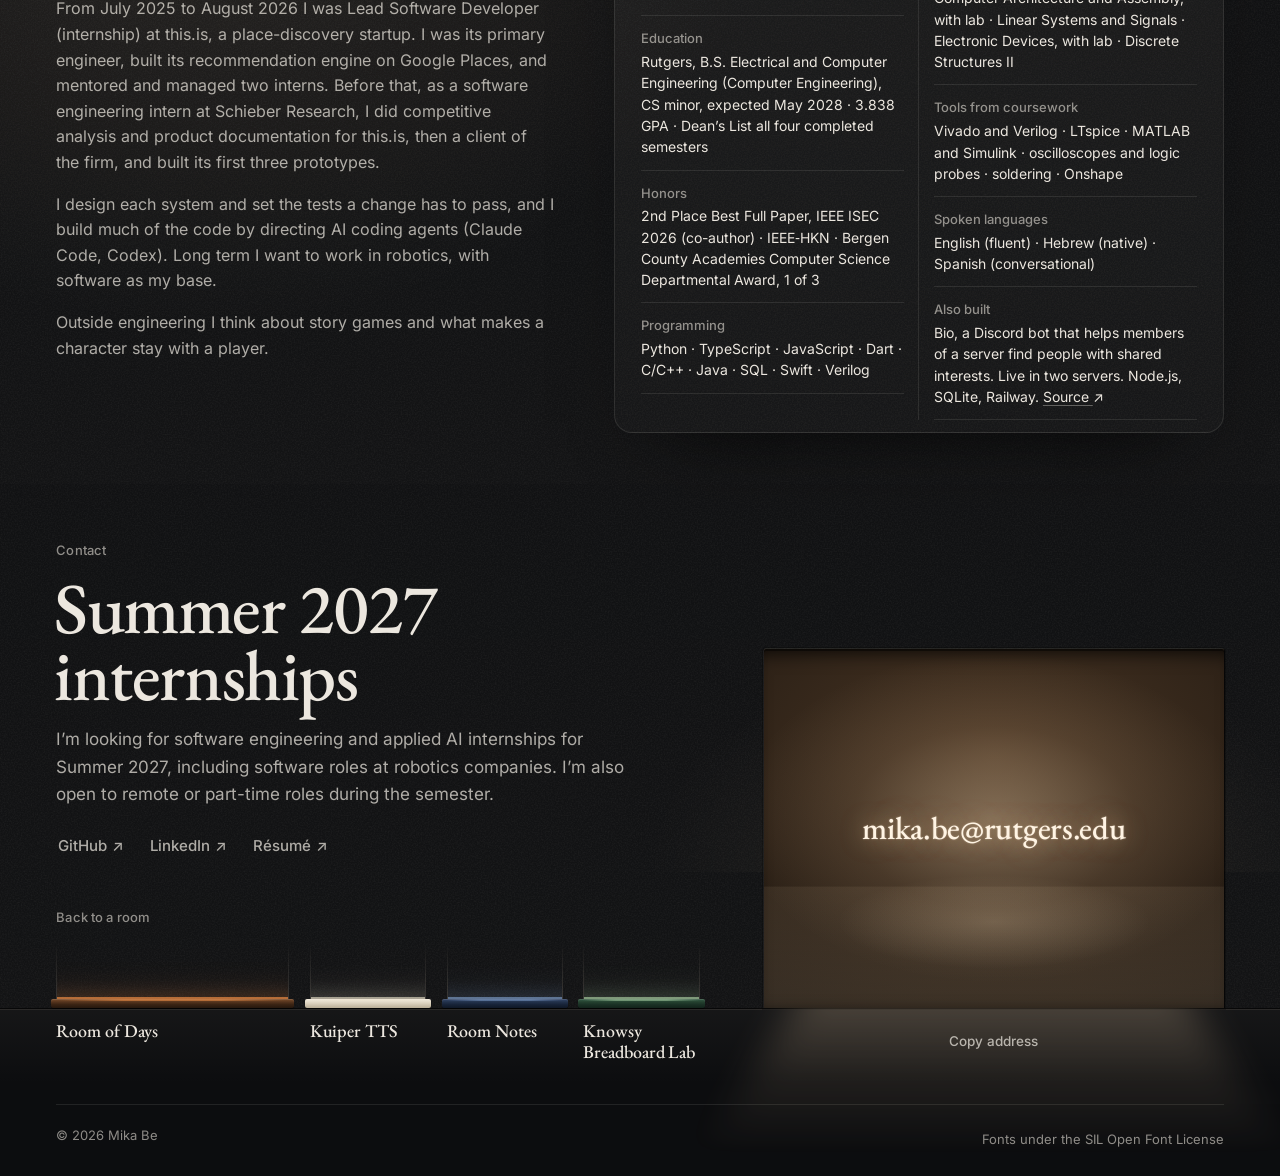
==== commit 8b00bf76: "Homepage: the hall as one wall, the ending back in the hall, software-first framing - Framing: the r" ====
--- a/index.html
+++ b/index.html
@@ -3,7 +3,7 @@
 <head>
   <meta charset="utf-8" />
   <meta name="viewport" content="width=device-width, initial-scale=1, viewport-fit=cover" />
-  <title>Mika Be | Applied AI and Software Engineering</title>
+  <title>Mika Be | Software Engineering and Applied AI</title>
   <meta name="description" content="Mika Be is a computer engineering student at Rutgers looking for Summer 2027 internships. He built Room of Days, an iPhone app on the App Store, and ran the text-to-speech research behind a paper that won 2nd Place Best Full Paper at IEEE ISEC 2026." />
   <meta name="author" content="Mika Be" />
   <link rel="canonical" href="https://mikabe1805.github.io/" />
@@ -11,25 +11,27 @@
   <meta property="og:type" content="website" />
   <meta property="og:site_name" content="Mika Be" />
   <meta property="og:locale" content="en_US" />
-  <meta property="og:title" content="Mika Be | Applied AI and Software Engineering" />
+  <meta property="og:title" content="Mika Be | Software Engineering and Applied AI" />
   <meta property="og:description" content="Room of Days on the App Store, the text-to-speech research behind a 2nd Place Best Full Paper at IEEE ISEC 2026, a cross-device notebook and a browser breadboard lab. Looking for Summer 2027 internships." />
   <meta property="og:url" content="https://mikabe1805.github.io/" />
   <meta property="og:image" content="https://mikabe1805.github.io/assets/social-preview.jpg" />
   <meta property="og:image:type" content="image/jpeg" />
   <meta property="og:image:width" content="1200" />
   <meta property="og:image:height" content="630" />
-  <meta property="og:image:alt" content="The hall of Mika Be’s portfolio: his name, “Applied AI and software engineering”, and four lit doors for Room of Days, Kuiper TTS, Room Notes and Knowsy." />
+  <meta property="og:image:alt" content="The hall of Mika Be’s portfolio: his name, “Software engineering and applied AI”, and four lit doors for Room of Days, Kuiper TTS, Room Notes and Knowsy." />
   <meta name="twitter:card" content="summary_large_image" />
-  <meta name="twitter:title" content="Mika Be | Applied AI and Software Engineering" />
+  <meta name="twitter:title" content="Mika Be | Software Engineering and Applied AI" />
   <meta name="twitter:description" content="Room of Days on the App Store, the text-to-speech research behind a 2nd Place Best Full Paper at IEEE ISEC 2026, a cross-device notebook and a browser breadboard lab. Looking for Summer 2027 internships." />
   <meta name="twitter:image" content="https://mikabe1805.github.io/assets/social-preview.jpg" />
-  <meta name="twitter:image:alt" content="The hall of Mika Be’s portfolio: his name, “Applied AI and software engineering”, and four lit doors for Room of Days, Kuiper TTS, Room Notes and Knowsy." />
+  <meta name="twitter:image:alt" content="The hall of Mika Be’s portfolio: his name, “Software engineering and applied AI”, and four lit doors for Room of Days, Kuiper TTS, Room Notes and Knowsy." />
   <link rel="icon" href="favicon.ico" sizes="32x32" />
   <link rel="icon" href="assets/favicon.svg" type="image/svg+xml" />
   <link rel="apple-touch-icon" href="apple-touch-icon.png" />
   <script type="application/ld+json">{"@context": "https://schema.org", "@type": "Person", "name": "Mika Be", "url": "https://mikabe1805.github.io/", "alumniOf": {"@type": "CollegeOrUniversity", "name": "Rutgers University"}, "sameAs": ["https://github.com/mikabe1805", "https://linkedin.com/in/mika-be"]}</script>
   <!-- font preloads over http only: from file:// a crossorigin preload is blocked (origin null) and the faces would not load -->
   <script>if (location.protocol !== "file:") ["EBGaramond-Variable", "Inter-Regular"].forEach(function (f) { var l = document.createElement("link"); l.rel = "preload"; l.as = "font"; l.type = "font/woff2"; l.crossOrigin = ""; l.href = "assets/fonts/" + f + ".woff2"; document.head.appendChild(l); });</script>
+  <!-- the hall's arrival plays once a visit, before anything else is drawn (core.js MB.hall; storage inside try/catch) -->
+  <script>(function () { var seen = false; try { seen = !!sessionStorage.getItem("mb-hall"); } catch (e) {} if (!seen && !location.hash && !(window.matchMedia && matchMedia("(prefers-reduced-motion: reduce)").matches)) document.documentElement.classList.add("hall-arrive"); })();</script>
   <link rel="stylesheet" href="assets/css/site.css" />
   <link rel="stylesheet" href="assets/css/home.css" />
   <link rel="stylesheet" href="assets/css/rod-board.css" />
@@ -66,9 +68,9 @@
     <section class="room hall" id="top" data-world="hall" data-room="" aria-labelledby="hall-name">
       <div class="wrap hall-grid">
         <div class="hall-name">
-          <p class="kicker">Rutgers Computer Engineering · Class of 2028</p>
+          <p class="kicker">Rutgers Computer Engineering · Class of&nbsp;2028</p>
           <h1 id="hall-name">Mika Be</h1>
-          <p class="role-line">Applied AI and software engineering</p>
+          <p class="role-line">Software engineering and applied AI</p>
         </div>
         <div class="hall-pitch">
           <p class="hall-lead">I built Room of Days, an iPhone app on the App Store, and ran the text-to-speech research behind a paper that won 2nd Place Best Full Paper at IEEE&nbsp;ISEC&nbsp;2026. I’m looking for Summer 2027 internships in software engineering and applied&nbsp;AI.</p>
@@ -82,9 +84,10 @@
       </div>
 
       <nav class="wrap doors" id="work" aria-label="Selected work">
+        <span class="hall-wall" aria-hidden="true"></span>
         <a class="door door--rod" href="#room-of-days" data-peek="rod" data-arrive-focus data-portal="#rod-stage .depth-view" style="--i: 0">
           <span class="door-window">
-            <span class="depth-room door-depth" data-depth-room data-pointer="window" data-anchor="0.72 0.58" data-anchor-narrow="1 0.58" data-narrow="1100" data-fire="live" data-fire-margin="12" data-moon="141,292,190,348" data-moon-margin="12" aria-hidden="true">
+            <span class="depth-room door-depth" data-depth-room data-pointer="window" data-anchor="0.72 0.58" data-anchor-narrow="1 0.58" data-narrow="1100" data-fire="live" data-fire-margin="12" data-moon="141,292,190,348" data-moon-margin="12" data-ignite="900" aria-hidden="true">
               <span class="depth-view"><span class="depth-dolly"><span class="depth-camera">
                 <span class="plane" data-k="3.0,2.0,1.0"><img src="assets/world/rod-depth-base.webp" alt="" width="1635" height="962" decoding="async" /></span>
                 <span class="plane" data-k="3.0,2.0,1.0"><span class="hearth-glow"></span><span class="depth-fire"><span class="fire-flare"><span class="fire-sway">
@@ -97,22 +100,47 @@
                 <span class="plane" data-k="24.0,13.5,6.2"><img src="assets/world/rod-depth-foreground.webp" data-src-2x="assets/world/rod-depth-foreground@2x.webp" alt="" width="1635" height="962" decoding="async" /></span>
               </span></span></span>
             </span>
+            <span class="door-jamb door-jamb--l" aria-hidden="true"></span><span class="door-jamb door-jamb--r" aria-hidden="true"></span>
           </span>
           <span class="door-sill" aria-hidden="true"></span>
           <span class="door-text"><strong>Room of Days</strong><small>iPhone app on the App Store · 5.0 from 5 ratings · 10+ active users</small><small class="door-role">Solo developer&nbsp;· Flutter, Firebase, Swift WidgetKit</small></span>
         </a>
         <a class="door door--paper" href="#kuiper" data-peek="kuiper" data-arrive-focus data-portal="#kuiper .paper-sheet" style="--i: 1">
-          <span class="door-window"><img class="door-obj" src="assets/world/kuiper-door.webp" alt="" width="420" height="543" decoding="async" /></span>
+          <span class="door-window">
+            <span class="depth-room door-depth door-depth--fit" data-depth-room data-pointer="window" data-cam="fit" aria-hidden="true">
+              <span class="depth-view"><span class="depth-dolly"><span class="depth-camera">
+                <span class="plane door-ground" data-k="3.0,2.0,1.0"><span class="door-cast"></span></span>
+                <span class="plane" data-k="14.0,8.3,3.8"><img class="door-obj" src="assets/world/kuiper-door.webp" alt="" width="420" height="543" decoding="async" /></span>
+              </span></span></span>
+            </span>
+            <span class="door-jamb door-jamb--l" aria-hidden="true"></span><span class="door-jamb door-jamb--r" aria-hidden="true"></span>
+          </span>
           <span class="door-sill" aria-hidden="true"></span>
           <span class="door-text"><strong>Kuiper TTS</strong><small>Speech research for blind and low-vision readers</small><small class="door-role">Research lead, 18-member team&nbsp;· Python, PyTorch Lightning, ONNX</small></span>
         </a>
         <a class="door door--notes" href="#room-notes" data-peek="notes" data-arrive-focus data-portal="#room-notes .pen-surface" style="--i: 2">
-          <span class="door-window"><img class="door-obj" src="assets/world/rn-door-page.webp" alt="" width="480" height="638" decoding="async" /></span>
+          <span class="door-window">
+            <span class="depth-room door-depth door-depth--fit" data-depth-room data-pointer="window" data-cam="fit" aria-hidden="true">
+              <span class="depth-view"><span class="depth-dolly"><span class="depth-camera">
+                <span class="plane door-ground" data-k="3.0,2.0,1.0"><span class="door-cast"></span></span>
+                <span class="plane" data-k="14.0,8.3,3.8"><img class="door-obj" src="assets/world/rn-door-page.webp" alt="" width="480" height="638" decoding="async" /></span>
+              </span></span></span>
+            </span>
+            <span class="door-jamb door-jamb--l" aria-hidden="true"></span><span class="door-jamb door-jamb--r" aria-hidden="true"></span>
+          </span>
           <span class="door-sill" aria-hidden="true"></span>
           <span class="door-text"><strong>Room Notes</strong><small>Cross-device notebook, private beta&nbsp;· traced a 1.5&nbsp;s pen freeze</small><small class="door-role">Solo developer&nbsp;· Flutter, SQLite, Firestore, patched iOS engine</small></span>
         </a>
         <a class="door door--knowsy" href="#knowsy" data-peek="knowsy" data-arrive-focus data-portal="#knowsy .kn-strip" style="--i: 3">
-          <span class="door-window"><img class="door-img" src="assets/world/knowsy-door.webp" alt="" width="560" height="760" decoding="async" /></span>
+          <span class="door-window">
+            <span class="depth-room door-depth door-depth--fit" data-depth-room data-pointer="window" data-cam="fit" aria-hidden="true">
+              <span class="depth-view"><span class="depth-dolly"><span class="depth-camera">
+                <span class="plane door-ground" data-k="3.0,2.0,1.0"></span>
+                <span class="plane" data-k="7.2,4.6,2.0"><span class="door-board"><img class="door-img" src="assets/world/knowsy-door.webp" alt="" width="560" height="760" decoding="async" /><span class="door-led"></span></span></span>
+              </span></span></span>
+            </span>
+            <span class="door-jamb door-jamb--l" aria-hidden="true"></span><span class="door-jamb door-jamb--r" aria-hidden="true"></span>
+          </span>
           <span class="door-sill" aria-hidden="true"></span>
           <span class="door-text"><strong>Knowsy Breadboard Lab</strong><small>Browser breadboard for Rutgers ECE labs&nbsp;· built its circuit solver</small><small class="door-role">Technical lead, three-person team&nbsp;· JavaScript, Verilog export</small></span>
         </a>
@@ -467,8 +495,23 @@
       <div class="wrap bench-pair" data-probe-room>
         <div class="probe matte" id="probe" data-probe data-reveal>
           <span class="probe-glow" aria-hidden="true"></span>
-          <h3>How the lab reads a net</h3>
-          <p class="body-2">Every net resolves to one of four levels, and drivers have strength. A pull-up drives weakly, so a closed switch wins without a false conflict, while two strong drivers that disagree are a real one. This sketch applies the lab engine’s rule to the Lab 1 circuit.</p>
+          <div class="probe-head">
+            <h3>How the lab reads a net</h3>
+            <p class="body-2">Every net resolves to one of four levels, and drivers have strength. A pull-up drives weakly, so a closed switch wins without a false conflict, while two strong drivers that disagree are a real one. This sketch applies the lab engine’s rule to the Lab 1 circuit.</p>
+          </div>
+          <figure class="probe-shot" data-probe-shot>
+            <button class="shot probe-shot-frame" type="button" data-zoom="assets/knowsy-lab1-state-010-20261019.webp" data-alt="Capture of the Knowsy lab’s Lab 1 board with the switch open, the 4.7 kilohm pull-up in place and no stray wire. The LED is dark.">
+              <span class="probe-shot-stack"><img class="is-on" data-src="assets/knowsy-lab1-state-010-20261019.webp" data-shot="0 1 0" alt="Capture of the Knowsy lab’s Lab 1 board with the switch open, the 4.7 kilohm pull-up in place and no stray wire. The LED is dark." width="1230" height="465" decoding="async" /><noscript><img class="is-on" src="assets/knowsy-lab1-state-010-20261019.webp" alt="Capture of the Knowsy lab’s Lab 1 board with the switch open, the 4.7 kilohm pull-up in place and no stray wire. The LED is dark." width="1230" height="465" decoding="async" /></noscript></span>
+              <span class="zoom-hint" aria-hidden="true">View full size</span>
+            </button>
+            <figcaption class="probe-shot-cap"><b>In the lab:</b> <span data-probe-shot-cap>switch open, pull-up in, no stray wire. The LED is dark.</span></figcaption>
+          </figure>
+          <div class="probe-controls">
+            <button type="button" class="toggle" aria-pressed="false" data-toggle="switch"><i aria-hidden="true"></i>Switch closed</button>
+            <button type="button" class="toggle" aria-pressed="true" data-toggle="pullup"><i aria-hidden="true"></i>Pull-up in</button>
+            <button type="button" class="toggle" aria-pressed="false" data-toggle="stray"><i aria-hidden="true"></i>Stray wire to +5&nbsp;V</button>
+          </div>
+          <div class="probe-read">
           <svg class="schematic" viewBox="0 0 520 250" role="img" aria-labelledby="sch-desc">
             <desc id="sch-desc">A sketch of the Lab 1 circuit: +5 V through a 4.7 kilohm pull-up to the inverter input A, a switch from A to ground, an optional stray wire from +5 V to A, a 74LS04 inverter, and an LED from the output Y to ground with a 220 ohm resistor on its cathode side.</desc>
             <g class="rail"><line class="vcc" x1="40" y1="28" x2="300" y2="28"/><text x="40" y="18">+5 V</text></g>
@@ -506,17 +549,13 @@
             <g class="tag" transform="translate(146 146)"><text>A</text></g>
             <g class="tag" transform="translate(318 146)"><text>Y</text></g>
           </svg>
-          <div class="probe-controls">
-            <button type="button" class="toggle" aria-pressed="false" data-toggle="switch"><i aria-hidden="true"></i>Switch closed</button>
-            <button type="button" class="toggle" aria-pressed="true" data-toggle="pullup"><i aria-hidden="true"></i>Pull-up in</button>
-            <button type="button" class="toggle" aria-pressed="false" data-toggle="stray"><i aria-hidden="true"></i>Stray wire to +5&nbsp;V</button>
-          </div>
           <div class="meters">
             <div class="meter" data-meter="a"><span class="meter-where">Input A</span><span class="meter-level" data-l>High</span><span class="lcd"><span data-v>5.00</span>&nbsp;<small>V</small></span></div>
             <div class="meter" data-meter="y"><span class="meter-where">Output Y</span><span class="meter-level" data-l>Low</span><span class="lcd"><span data-v>0.00</span>&nbsp;<small>V</small></span></div>
           </div>
           <p class="meter-note">Readings are the lab’s logic-level values: <span class="num">5.00</span>&nbsp;V high, <span class="num">0.00</span>&nbsp;V low, <span class="num">1.60</span>&nbsp;V floating and <span class="num">2.50</span>&nbsp;V for a conflict.</p>
           <p class="probe-note" data-probe-note aria-live="polite">The pull-up holds the input high, so the inverter’s output is low and the LED stays dark.</p>
+          </div>
         </div>
 
         <div class="bench-side" data-reveal>
@@ -535,11 +574,13 @@
     <!-- ================================================================ ABOUT -->
     <section class="room about" data-lamp id="about" data-world="about" data-room="About" aria-labelledby="about-title">
       <div class="wrap about-inner">
+        <div class="about-copy">
         <h2 id="about-title" tabindex="-1" data-room-heading>About</h2>
         <p class="lead">I’m a computer engineering student at Rutgers with a minor in computer science, graduating in May 2028. I like owning a system from the first product decision through the release.</p>
         <p class="body-2">From July 2025 to August 2026 I was Lead Software Developer (internship) at this.is, a place-discovery startup. I was its primary engineer, built its recommendation engine on Google Places, and mentored and managed two interns. Before that, as a software engineering intern at Schieber Research, I did competitive analysis and product documentation for this.is, then a client of the firm, and built its first three prototypes.</p>
         <p class="body-2">I design each system and set the tests a change has to pass, and I build much of the code by directing AI coding agents (Claude Code, Codex).<span data-flag="robotics"> Long term I want to work in robotics, with software as my base.</span></p>
         <p class="body-2">Outside engineering I think about story games and what makes a character stay with a player.</p>
+        </div>
         <dl class="facts">
           <div><dt>Experience</dt><dd>this.is, Lead Software Developer (internship), Jul 2025 to Aug 2026: primary engineer of its React, TypeScript and Firebase web app; mentored and managed two interns&nbsp;· Schieber Research, Software Engineering Intern, Sep 2023 to Jun 2024</dd></div>
           <div><dt>Education</dt><dd>Rutgers, B.S. Electrical and Computer Engineering (Computer Engineering), CS minor, expected May 2028 · 3.838 GPA · Dean’s List all four completed semesters</dd></div>
@@ -555,21 +596,41 @@
     </section>
 
     <!-- ================================================================ CONTACT -->
-    <section class="room contact" id="contact" data-world="contact" data-room="Contact" aria-labelledby="contact-title">
+    <section class="room contact" data-lamp id="contact" data-world="contact" data-room="Contact" aria-labelledby="contact-title">
       <div class="wrap contact-inner">
-        <p class="kicker">Contact</p>
-        <h2 id="contact-title" tabindex="-1" data-room-heading>Summer 2027 internships</h2>
-        <p class="body-2 contact-p">I’m looking for software engineering and applied AI internships for Summer 2027, and I’m open to remote or part-time roles during the semester.</p>
-        <div class="contact-actions">
-          <a class="pill pill--big" href="mailto:mika.be@rutgers.edu">mika.be@rutgers.edu</a>
-          <button class="text-btn copy-btn" type="button" data-copy="mika.be@rutgers.edu"><span data-copy-label>Copy address</span></button>
-          <span class="sr-only" aria-live="polite" data-copy-status></span>
+        <div class="contact-copy">
+          <p class="kicker">Contact</p>
+          <h2 id="contact-title" tabindex="-1" data-room-heading>Summer 2027 internships</h2>
+          <p class="body-2 contact-p">I’m looking for software engineering and applied AI internships for Summer 2027, including software roles at robotics companies. I’m also open to remote or part-time roles during the semester.</p>
+        </div>
+        <div class="contact-door">
+          <a class="door door--contact" href="mailto:mika.be@rutgers.edu">
+            <span class="door-window">
+              <span class="contact-room" aria-hidden="true"></span>
+              <span class="contact-email">mika.be@rutgers.edu</span>
+              <span class="door-jamb door-jamb--l" aria-hidden="true"></span><span class="door-jamb door-jamb--r" aria-hidden="true"></span>
+            </span>
+            <span class="door-sill" aria-hidden="true"></span>
+          </a>
+          <div class="contact-actions">
+            <button class="text-btn copy-btn" type="button" data-copy="mika.be@rutgers.edu"><span data-copy-label>Copy address</span></button>
+            <span class="sr-only" aria-live="polite" data-copy-status></span>
+          </div>
         </div>
         <p class="contact-links">
           <a class="text-link" href="https://github.com/mikabe1805" target="_blank" rel="noopener">GitHub <span class="arr" aria-hidden="true">↗</span></a>
           <a class="text-link" href="https://www.linkedin.com/in/mika-be" target="_blank" rel="noopener">LinkedIn <span class="arr" aria-hidden="true">↗</span></a>
           <a class="text-link" href="Mika-Be_Resume.pdf" target="_blank" rel="noopener">Résumé <span class="arr" aria-hidden="true">↗</span></a>
         </p>
+        <nav class="sills" aria-labelledby="sills-title">
+          <p class="kicker" id="sills-title">Back to a room</p>
+          <ol>
+            <li><a class="sill-link sill-link--rod" href="#room-of-days" data-sill="rod" data-arrive-focus><span class="sill-way" aria-hidden="true"></span><span class="sill" aria-hidden="true"></span><span class="sill-name">Room of Days<span class="sr-only" data-sill-state></span></span></a></li>
+            <li><a class="sill-link sill-link--paper" href="#kuiper" data-sill="kuiper" data-arrive-focus><span class="sill-way" aria-hidden="true"></span><span class="sill" aria-hidden="true"></span><span class="sill-name">Kuiper TTS<span class="sr-only" data-sill-state></span></span></a></li>
+            <li><a class="sill-link sill-link--notes" href="#room-notes" data-sill="notes" data-arrive-focus><span class="sill-way" aria-hidden="true"></span><span class="sill" aria-hidden="true"></span><span class="sill-name">Room Notes<span class="sr-only" data-sill-state></span></span></a></li>
+            <li><a class="sill-link sill-link--knowsy" href="#knowsy" data-sill="knowsy" data-arrive-focus><span class="sill-way" aria-hidden="true"></span><span class="sill" aria-hidden="true"></span><span class="sill-name">Knowsy Breadboard Lab<span class="sr-only" data-sill-state></span></span></a></li>
+          </ol>
+        </nav>
       </div>
     </section>
   </main>
--- a/assets/css/site.css
+++ b/assets/css/site.css
@@ -90,6 +90,8 @@
 math { font-family: var(--math); }
 :focus { outline: none; }
 :focus-visible { outline: 2px solid var(--focus); outline-offset: 3px; border-radius: 6px; }
+/* a room heading focused by a pointer arrival (core.js data-arrived="pointer") draws no ring; a keyboard arrival keeps it */
+[data-room-heading][data-arrived="pointer"]:focus-visible { outline: none; }
 [hidden] { display: none !important; }
 .sr-only { position: absolute !important; width: 1px; height: 1px; padding: 0; margin: -1px; overflow: hidden; clip: rect(0 0 0 0); white-space: nowrap; border: 0; }
 .skip { position: fixed; left: 12px; top: -64px; z-index: 60; padding: 10px 16px; border-radius: 12px; background: var(--text); color: var(--bg); font-weight: 500; text-decoration: none; transition: top .2s var(--ease); }
@@ -707,7 +709,7 @@
   .rod-stage .depth-view { height: 62svh; min-height: 360px; }
   .rod-stage > .quest { margin: 14px auto 0; width: calc(100% - 2 * var(--gutter)); max-width: 367px; }
   .rod-plate { padding: 24px 20px 22px; }
-  .rod-plate h2 { font-size: 48px; }
+  .rod-plate h2 { font-size: clamp(40px, 12.8vw, 48px); }
   .store-row { grid-template-columns: repeat(3, 72vw); overflow-x: auto; overflow-y: hidden; scroll-snap-type: x mandatory; scroll-padding-inline: var(--gutter); margin-inline: calc(var(--gutter) * -1); padding: 4px var(--gutter) 12px; scrollbar-width: none; gap: 16px; }
   .store-row::-webkit-scrollbar { display: none; }
   .store-item { scroll-snap-align: center; }
@@ -734,11 +736,10 @@
   .listen { margin-top: 36px; }
   .listen-head { gap: 12px; margin-bottom: 16px; }
   .listen-foot { font-size: 12.5px; }
-  /* the equation tabs swipe on one line, as on the case page, with the next tab fading at the edge */
-  .eq-tabs { display: flex; flex-wrap: nowrap; width: auto; max-width: 100%; overflow-x: auto; overflow-y: hidden; scrollbar-width: none; scroll-snap-type: x proximity; -webkit-mask: linear-gradient(90deg, #000 85%, transparent); mask: linear-gradient(90deg, #000 85%, transparent); }
-  .eq-tabs::-webkit-scrollbar { display: none; }
-  .eq-tabs button { flex: none; white-space: nowrap; min-height: 40px; padding: 0 13px; scroll-snap-align: start; }
-  .eq-tabs button:last-of-type { margin-right: 24px; }
+  /* the equation tabs wrap and each row fills the width, so every tab shows (a sideways strip hid the last one behind a
+     fade); the selected tab's ink follows offsets, so it sits on whichever row the tab is on */
+  .eq-tabs { display: flex; flex-wrap: wrap; width: 100%; max-width: 100%; border-radius: 23px; }
+  .eq-tabs button { flex: 1 1 auto; white-space: nowrap; min-height: 40px; padding: 0 13px; }
   .pen-method { font-size: 12.5px; }
   .pen-result { margin: 14px 0 10px; padding: 10px 0; font-size: 14px; }
   .bench-shot figcaption, .bench-fig figcaption { font-size: 13px; }
--- a/assets/css/home.css
+++ b/assets/css/home.css
@@ -5,7 +5,7 @@
    band. Each door stands on the hall floor and spills its room's light onto it; the spill brightens as
    the pointer comes near (core.js sets --near-js, 0..1; hover and keyboard focus force full light), and the Room of Days door burns its real hearth. */
 .hall {
-  min-height: 100svh; display: flex; flex-direction: column; justify-content: center; gap: clamp(16px, 2.4vh, 32px);
+  min-height: 100svh; display: flex; flex-direction: column; justify-content: center; gap: clamp(14px, 2vh, 28px);
   padding: calc(var(--nav-top) + var(--nav-h) + clamp(12px, 3.4vh, 44px)) 0 clamp(10px, 1.2vh, 30px);
 }
 .hall-grid { display: grid; grid-template-columns: repeat(12, minmax(0, 1fr)); column-gap: clamp(24px, 3vw, 48px); align-items: end; }
@@ -19,19 +19,44 @@
 .hall-intro .role-line { margin: 0 0 clamp(12px, 2vh, 22px); }
 .hall-lead { font-size: clamp(17px, 1.3vw, 19.5px); line-height: 1.58; color: var(--text-2); max-width: 34em; margin: 0 0 clamp(14px, 2.2vh, 24px); }
 
-/* doors: each project is an opening cut into the hall wall. The hall light sits up and to the left (the hall layer
-   in site.css), so inside each opening the lintel and the left jamb fall into shadow and the right jamb catches a
-   line of the room's own light. Each opening stands on a sill in its world's material (walnut, paper, desk edge,
-   ESD mat) with a contact shadow, and spills its light onto the hall floor in a pool that widens toward you.
-   The spill brightens as the pointer comes near (core.js sets --near-js, 0..1; hover and keyboard focus force full
-   light). The two bright worlds (paper, breadboard) rest a step dimmer so the lit hearth leads; hovering a door
-   brings it to full and lets the others fall back. */
-.doors { --door-h: clamp(250px, 37.5vh, 360px); --sill: 11px; position: relative; display: grid; grid-template-columns: 2fr 1fr 1fr 1fr; gap: clamp(14px, 1.4vw, 20px); }
-.doors::before { /* the hall floor: a faint lit plane from the sills toward you, only as wide as the row of doors */
-  content: ""; position: absolute; z-index: -2; pointer-events: none; left: 0; right: 0; top: calc(var(--door-h) + var(--sill)); height: clamp(130px, 19vh, 210px);
-  background: linear-gradient(180deg, rgb(255 236 214 / .028), rgb(255 236 214 / .012) 45%, transparent);
-  -webkit-mask: linear-gradient(90deg, transparent, #000 8%, #000 92%, transparent); mask: linear-gradient(90deg, transparent, #000 8%, #000 92%, transparent);
-}
+/* doors: four openings cut into one wall. The hall's own light sits up and to the left (the hall layer in site.css);
+   each opening shows its room lit by that room's light, and the light is what makes it an opening rather than a
+   picture: it falls through onto the hall floor in a pool that widens toward you, bounces faintly onto the wall beside
+   the opening, and lights the opening's inner faces. You stand in the middle of the hall, so you see the left jamb of
+   an opening to your left and the right jamb of one to your right (.door-jamb, scaled by core.js, which follows the
+   pointer); the lintel's underside is always in shadow. Each opening stands on a sill in its world's material (walnut,
+   paper, desk edge, ESD mat) on one floor line. One pointer moves the view into all four rooms at once: Room of Days
+   is the app's depth room, and the other three are fitted rooms (depth-room.js data-cam="fit") with the same
+   coefficients: their surface on the far plane and their lit object nearer.
+   The spill brightens as the pointer comes near (core.js --near-js; hover and keyboard focus force full light). The
+   two bright worlds (paper, breadboard) rest a step dimmer so the hearth leads. */
+.doors { --door-h: clamp(250px, 37.5vh, 360px); --sill: 11px; --jamb: 22px; position: relative; display: grid; grid-template-columns: 2fr 1fr 1fr 1fr; gap: clamp(18px, 2vw, 30px); }
+.doors::before { /* the hall floor: a faint lit plane from the floor line toward you */
+  content: ""; position: absolute; z-index: -3; pointer-events: none; left: -4%; right: -4%; top: calc(var(--door-h) + var(--sill)); height: clamp(130px, 19vh, 210px);
+  background: linear-gradient(180deg, rgb(255 236 214 / .06), rgb(255 236 214 / .025) 40%, transparent);
+  -webkit-mask: linear-gradient(90deg, transparent, #000 9%, #000 91%, transparent); mask: linear-gradient(90deg, transparent, #000 9%, #000 91%, transparent);
+}
+.doors::after { /* the floor line, where the wall meets the floor: a shadow line with the floor's lit edge under it */
+  content: ""; position: absolute; z-index: -1; pointer-events: none; left: -4%; right: -4%; top: calc(var(--door-h) + var(--sill) - 1px); height: 3px;
+  background: linear-gradient(180deg, rgb(0 0 0 / .7) 0 1px, rgb(255 236 214 / .1) 1px 2px, transparent 2px);
+  -webkit-mask: linear-gradient(90deg, transparent, #000 9%, #000 91%, transparent); mask: linear-gradient(90deg, transparent, #000 9%, #000 91%, transparent);
+}
+.hall-wall { /* the wall the openings are cut into: plaster in the hall's light, from the hall's top down to the floor line */
+  position: absolute; z-index: -4; pointer-events: none; left: calc(-1 * var(--wrap-left)); right: calc(-1 * var(--wrap-left));
+  top: calc(-1 * var(--wall-up, 62vh)); height: calc(var(--wall-up, 62vh) + var(--door-h) + var(--sill));
+  background:
+    url("data:image/svg+xml;utf8,<svg xmlns='http://www.w3.org/2000/svg' width='220' height='220'><filter id='n'><feTurbulence type='fractalNoise' baseFrequency='.7' numOctaves='3' stitchTiles='stitch'/><feColorMatrix values='0 0 0 0 1  0 0 0 0 .94  0 0 0 0 .86  0 0 0 1.4 -.55'/></filter><rect width='220' height='220' filter='url(%23n)' opacity='.055'/></svg>"),
+    radial-gradient(55% 75% at 22% 8%, rgb(255 238 216 / .045), transparent 72%),
+    linear-gradient(180deg, rgb(255 238 216 / 0), rgb(255 238 216 / .022) 70%, rgb(255 238 216 / .03));
+  -webkit-mask: linear-gradient(180deg, transparent, #000 34%); mask: linear-gradient(180deg, transparent, #000 34%);
+  will-change: transform; /* its own layer: the grain is drawn once, not again each time a door's light changes over it */
+}
+/* the near light: core.js writes --near-js on each door as the pointer moves. Registered as not inherited, so a write
+   restyles only the door's three lights (which inherit it explicitly), not the room inside the opening */
+@property --near-js { syntax: "<number>"; inherits: false; initial-value: 0; }
+@property --force { syntax: "<number>"; inherits: false; initial-value: 0; }
+@property --near { syntax: "<number>"; inherits: false; initial-value: 0; }
+.door::before, .door::after, .door-sill, .door-sill::after { --near-js: inherit; --force: inherit; --near: max(var(--near-js), var(--force)); }
 .door {
   --near-js: 0; --force: 0; --near: max(var(--near-js), var(--force)); --dim: 0; --pool-a: .2;
   position: relative; isolation: isolate; display: grid; grid-template-rows: auto auto auto; align-content: start; color: var(--text); text-decoration: none; border-radius: 3px;
@@ -39,46 +64,73 @@
 .door > * { grid-column: 1; }
 .door-window { grid-row: 1; }
 .door-sill { grid-row: 2; }
-.door-text { grid-row: 3; position: relative; z-index: 1; padding-top: 14px; }
+.door-text { grid-row: 3; position: relative; z-index: 1; padding-top: 12px; }
 .door::before { /* the room's light on the hall floor: a trapezoid from the sill, widening toward the viewer */
   content: ""; position: absolute; grid-row: 3 / 4; grid-column: 1 / 2; z-index: -1; pointer-events: none;
-  top: 0; left: -16%; right: -16%; height: clamp(120px, 15.5vh, 150px);
+  top: 0; left: -18%; right: -18%; height: clamp(120px, 16.5vh, 160px);
   /* the shape (a soft-sided trapezoid that fades toward you) is the mask; the colour is the door's light */
   background: rgb(var(--door-l) / var(--pool-a));
   -webkit-mask: url("data:image/svg+xml,%3Csvg xmlns='http://www.w3.org/2000/svg' viewBox='0 0 100 100' preserveAspectRatio='none'%3E%3Cdefs%3E%3Cfilter id='b' x='-30%25' y='-5%25' width='160%25' height='110%25'%3E%3CfeGaussianBlur stdDeviation='3.2 0'/%3E%3C/filter%3E%3ClinearGradient id='g' x1='0' y1='0' x2='0' y2='1'%3E%3Cstop offset='0' stop-color='%23fff'/%3E%3Cstop offset='.46' stop-color='%23fff' stop-opacity='.42'/%3E%3Cstop offset='1' stop-color='%23fff' stop-opacity='0'/%3E%3C/linearGradient%3E%3C/defs%3E%3Cpolygon points='18,0 82,0 97,100 3,100' fill='url(%23g)' filter='url(%23b)'/%3E%3C/svg%3E") 0 0 / 100% 100% no-repeat; mask: url("data:image/svg+xml,%3Csvg xmlns='http://www.w3.org/2000/svg' viewBox='0 0 100 100' preserveAspectRatio='none'%3E%3Cdefs%3E%3Cfilter id='b' x='-30%25' y='-5%25' width='160%25' height='110%25'%3E%3CfeGaussianBlur stdDeviation='3.2 0'/%3E%3C/filter%3E%3ClinearGradient id='g' x1='0' y1='0' x2='0' y2='1'%3E%3Cstop offset='0' stop-color='%23fff'/%3E%3Cstop offset='.46' stop-color='%23fff' stop-opacity='.42'/%3E%3Cstop offset='1' stop-color='%23fff' stop-opacity='0'/%3E%3C/linearGradient%3E%3C/defs%3E%3Cpolygon points='18,0 82,0 97,100 3,100' fill='url(%23g)' filter='url(%23b)'/%3E%3C/svg%3E") 0 0 / 100% 100% no-repeat;
-  opacity: calc(.62 + .38 * var(--near)); transition: opacity .45s var(--ease);
-}
-.door::after { /* the room's light on the wall right around the opening, mostly on hover */
-  content: ""; position: absolute; inset: 0; grid-row: 1 / 2; grid-column: 1 / 2; z-index: -1; pointer-events: none;
-  box-shadow: 0 0 56px 2px rgb(var(--door-l) / .18), 0 26px 60px -10px rgb(var(--door-l) / .2);
-  opacity: calc(.2 + .8 * var(--near)); transition: opacity .45s var(--ease);
+  opacity: calc(.8 + .2 * var(--near)); transition: opacity .45s var(--ease);
+}
+.door::after { /* the floor's light bouncing onto the wall beside the opening, low and wide */
+  content: ""; position: absolute; grid-row: 1 / 2; grid-column: 1 / 2; z-index: -1; pointer-events: none;
+  left: -26%; right: -26%; bottom: calc(-1 * var(--sill)); height: 62%;
+  background: radial-gradient(50% 100% at 50% 100%, rgb(var(--door-l) / .13), rgb(var(--door-l) / .045) 55%, transparent 100%);
+  opacity: calc(.75 + .25 * var(--near)); transition: opacity .45s var(--ease);
 }
 .door:hover, .door:focus-visible { --force: 1; }
 .door:focus-visible { outline-offset: 6px; }
 .door-window {
   position: relative; display: block; height: var(--door-h); border-radius: 2px 2px 0 0; overflow: hidden; isolation: isolate; background: #141416;
+  /* the cut: the wall's edge catches the hall light along the top and left of the opening, and falls dark along the right */
+  box-shadow: 0 -1px 0 rgb(255 238 216 / .1), -1px 0 0 rgb(255 238 216 / .06), 1px 0 0 rgb(0 0 0 / .6), 0 0 0 2px rgb(0 0 0 / .25);
   transition: transform .5s var(--ease);
 }
-.door-window::after { /* the opening's depth: lintel and left jamb in shadow, the right jamb lit by the room */
-  content: ""; position: absolute; inset: 0; z-index: 2; border-radius: inherit; pointer-events: none;
-  box-shadow:
-    inset 0 14px 18px -12px rgb(0 0 0 / .72),
-    inset 12px 0 16px -10px rgb(0 0 0 / .6),
-    inset -1px 0 0 rgb(var(--door-l) / .5),
-    inset -7px 0 10px -6px rgb(var(--door-l) / .2);
-}
-.js .door-window::before { /* arrival: the openings come on one after another, once; afterwards it holds the resting dim */
-  content: ""; position: absolute; inset: 0; z-index: 3; border-radius: inherit; background: var(--bg); pointer-events: none;
+.door-window::after { /* the lintel's underside in shadow, and the room's light dimming toward the opening's edges */
+  content: ""; position: absolute; inset: 0; z-index: 3; border-radius: inherit; pointer-events: none;
+  box-shadow: inset 0 16px 18px -12px rgb(0 0 0 / .78), inset 0 2px 0 rgb(0 0 0 / .45), inset 0 -10px 14px -12px rgb(0 0 0 / .5);
+}
+/* the inner faces (jambs): the wall's thickness, lit from inside by the room; core.js scales each by the viewer's place */
+.door-jamb { position: absolute; z-index: 2; top: 0; bottom: 0; width: var(--jamb); pointer-events: none; transition: transform .9s var(--ease); will-change: transform; }
+.door-jamb--l {
+  left: 0; transform-origin: 0 50%; transform: scaleX(0);
+  background: linear-gradient(180deg, rgb(0 0 0 / .6), rgb(0 0 0 / .1) 22%, transparent 46%, rgb(0 0 0 / .12) 74%, rgb(0 0 0 / .42)), linear-gradient(90deg, rgb(var(--door-l) / .05), rgb(var(--door-l) / var(--jamb-a, .3))), #16130f; box-shadow: inset -1px 0 0 rgb(var(--door-l) / .45);
+}
+.door-jamb--r {
+  right: 0; transform-origin: 100% 50%; transform: scaleX(0);
+  background: linear-gradient(180deg, rgb(0 0 0 / .6), rgb(0 0 0 / .1) 22%, transparent 46%, rgb(0 0 0 / .12) 74%, rgb(0 0 0 / .42)), linear-gradient(270deg, rgb(var(--door-l) / .05), rgb(var(--door-l) / var(--jamb-a, .3))), #16130f; box-shadow: inset 1px 0 0 rgb(var(--door-l) / .45);
+}
+/* the veil over each opening: the resting dim, the hover fall-back, and the arrival's dark start */
+.js .door-window::before, .hall-arrive .door-window::before {
+  content: ""; position: absolute; inset: 0; z-index: 4; border-radius: inherit; background: var(--bg); pointer-events: none;
   opacity: var(--dim); transition: opacity .45s var(--ease);
-  animation: door-on 700ms var(--ease) backwards; animation-delay: calc(var(--i, 0) * 90ms + 140ms);
-}
-@keyframes door-on { from { opacity: 1; } to { opacity: var(--dim); } }
+}
 @media (hover: hover) {
   .doors:hover .door:not(:hover) { --dim: .2; }
 }
 .doors:focus-within .door:not(:focus-visible) { --dim: .2; }
-.doors:not(:focus-within) .door--paper, .doors:not(:focus-within) .door--knowsy { --dim: .12; }
+.doors:not(:focus-within) .door--paper, .doors:not(:focus-within) .door--knowsy { --dim: .1; }
 .door:hover, .door:focus-visible { --dim: 0 !important; }
+
+/* the arrival, once a visit (html.hall-arrive from the head script; core.js adds .is-on to .doors once the art has
+   decoded): the openings start dark, then come up left to right, each with its floor, about 170 ms apart, so the row
+   is lit in about a second. The Room of Days opening comes up first with its hearth unlit; the hearth catches at the
+   app's 900 ms (depth-room.js data-ignite, easeOutCubic from the bottom centre) and its light reaches the floor with
+   it. If the scripts never run, a 3 s failsafe brings the lights up. */
+.hall-arrive .doors:not(.is-on) .door-window::before { opacity: 1; animation: hall-failsafe 1ms 3s forwards; }
+.hall-arrive .doors:not(.is-on) .door::before, .hall-arrive .doors:not(.is-on) .door::after, .hall-arrive .doors:not(.is-on) .door-sill::after { opacity: 0; animation: hall-failsafe-on 1ms 3s forwards; }
+.hall-arrive .doors.is-on .door-window::before { transition: opacity 600ms var(--ease) calc(var(--i, 0) * 170ms); }
+.hall-arrive .doors.is-on .door::before, .hall-arrive .doors.is-on .door::after, .hall-arrive .doors.is-on .door-sill::after { transition: opacity 800ms var(--ease) calc(var(--i, 0) * 170ms + 120ms); }
+.hall-arrive .doors.is-on .door--rod::before, .hall-arrive .doors.is-on .door--rod::after { transition: opacity 1100ms var(--ease-ignite) 900ms; }
+.hall-arrive .depth-room[data-ignite]:not(.is-lit) .depth-fire { transform: scale(.72, .12); opacity: 0; animation: hall-failsafe-fire 1ms 3s forwards; }
+.hall-arrive .depth-room[data-ignite]:not(.is-lit) .hearth-glow { opacity: 0; animation: hall-failsafe-on 1ms 3s forwards; }
+.hall-arrive .depth-room[data-ignite].is-lit .depth-fire { transition: transform 900ms var(--ease-ignite), opacity 300ms linear; }
+.hall-arrive .depth-room[data-ignite].is-lit .hearth-glow { transition: opacity 900ms var(--ease-ignite); }
+@keyframes hall-failsafe { to { opacity: var(--dim); } }
+@keyframes hall-failsafe-on { to { opacity: 1; } }
+@keyframes hall-failsafe-fire { to { transform: none; opacity: 1; } }
+
 /* the sill each opening stands on, in its world's material, with its lit top edge and a contact shadow */
 .door-sill {
   position: relative; z-index: 1; display: block; height: var(--sill); margin-inline: -7px; border-radius: 2px;
@@ -86,8 +138,8 @@
 }
 .door-sill::after { /* the opening's light on the sill's top face, brighter on hover */
   content: ""; position: absolute; inset: 0; border-radius: inherit;
-  background: linear-gradient(90deg, transparent 4%, rgb(var(--door-l) / .3) 30%, rgb(var(--door-l) / .3) 70%, transparent 96%) top / 100% 3px no-repeat;
-  opacity: calc(.5 + .5 * var(--near)); transition: opacity .45s var(--ease);
+  background: linear-gradient(90deg, transparent 4%, rgb(var(--door-l) / .34) 30%, rgb(var(--door-l) / .34) 70%, transparent 96%) top / 100% 3px no-repeat;
+  opacity: calc(.6 + .4 * var(--near)); transition: opacity .45s var(--ease);
 }
 .door--rod .door-sill { background: linear-gradient(180deg, #7a4d2c 0, #55341d 3px, #3b2414 60%, #26170d); }
 .door--paper .door-sill { background: repeating-linear-gradient(180deg, rgb(70 55 35 / .14) 0 1px, transparent 1px 3px), linear-gradient(180deg, #f1eadc 0, #ddd3c0 45%, #b9ad96); }
@@ -97,49 +149,79 @@
 .door-depth .depth-dolly { transition: transform .9s var(--ease); }
 .door:hover .door-depth .depth-dolly, .door:focus-visible .door-depth .depth-dolly { transform: scale(1.03); }
 .door-text strong { display: block; font: 500 22px/1.15 var(--serif); letter-spacing: -.01em; }
-.door-text small { display: block; margin-top: 3px; font-size: 13.5px; line-height: 1.4; color: var(--text-2); }
-.door--rod { --door-l: 255 150 72; --pool-a: .21; }
-.door--paper { --door-l: 236 226 204; --pool-a: .15; }
-.door--notes { --door-l: 128 160 205; --pool-a: .23; }
-.door--knowsy { --door-l: 176 214 168; --pool-a: .17; }
+.door-text small { display: block; margin-top: 3px; font-size: 13px; line-height: 1.38; color: var(--text-2); }
+.door--rod { --door-l: 255 150 72; --pool-a: .25; }
+.door--paper { --door-l: 236 226 204; --pool-a: .22; --jamb-a: .62; }
+.door--notes { --door-l: 128 160 205; --pool-a: .25; }
+.door--knowsy { --door-l: 176 214 168; --pool-a: .21; --jamb-a: .32; }
 .door-depth { position: absolute; inset: 0; display: block; }
 .door-depth span { display: block; }
-/* a whole object inside its room: never cut by the frame at any door aspect */
-.door-obj { position: absolute; left: 50%; top: 50%; width: auto; height: auto; max-width: 76%; max-height: 80%; translate: -50% -48%; transition: transform .9s var(--ease); }
-.door-img { position: absolute; inset: 0; width: 100%; height: 100%; object-fit: cover; transition: transform .9s var(--ease); }
+
+/* the three fitted rooms: the camera is the opening itself (depth-room.js data-cam="fit") */
+.door-depth--fit { background: transparent; }
+.door-depth--fit .depth-camera { left: 0; top: 0; width: 100%; height: 100%; aspect-ratio: auto; }
+.door-ground { background: #141416; }
+.door-cast { position: absolute; left: 50%; top: 50%; pointer-events: none; }
+/* a whole object inside its room: never cut by the frame at any door aspect (the plane's 1.08 overscan included) */
+.door-obj, .door-depth--fit .plane > .door-obj { position: absolute; inset: auto; left: 50%; top: 50%; width: auto; height: auto; max-width: 70%; max-height: 74%; translate: -50% -48%; transition: transform .9s var(--ease); }
 .door:hover .door-obj, .door:focus-visible .door-obj { transform: translateY(-4px) rotate(-1deg) scale(1.03); }
-.door:hover .door-img, .door:focus-visible .door-img { transform: scale(1.03); }
-/* Kuiper: the paper on the daylit desk */
-.door--paper .door-window { background: radial-gradient(90% 70% at 40% 0%, #f4eee2, #d8cfbd 70%, #c7bca6); }
-.door--paper .door-obj { max-width: 74%; max-height: 82%; rotate: 4deg; border-radius: 2px; box-shadow: 0 1px 2px rgb(60 40 20 / .2), 0 24px 40px -16px rgb(60 40 20 / .5); }
+/* Kuiper: the paper on the daylit desk, lifted a little off it, its shadow on the desk below */
+.door--paper .door-window { background: #d8cfbd; }
+.door--paper .door-ground { /* gradients only: an SVG grain here was redrawn on every frame the plane moved */
+  background:
+    radial-gradient(70% 55% at 34% 6%, rgb(255 252 244 / .9), rgb(255 250 238 / 0) 70%),
+    linear-gradient(172deg, #efe8da 0%, #ddd3c0 52%, #c6baa3 100%);
+}
+.door--paper .door-cast { width: 62%; height: 66%; translate: -46% -42%; rotate: 4deg; border-radius: 4px; background: rgb(70 50 26 / .34); filter: blur(13px); }
+.door--paper .door-obj { rotate: 4deg; border-radius: 2px; box-shadow: 0 1px 2px rgb(60 40 20 / .22), 0 10px 18px -12px rgb(60 40 20 / .35); }
 .door--paper .door-window::after {
-  box-shadow: inset 0 14px 18px -12px rgb(40 28 14 / .55), inset 12px 0 16px -10px rgb(40 28 14 / .42), inset -1px 0 0 rgb(255 252 244 / .8), inset -7px 0 10px -6px rgb(255 250 238 / .5);
+  box-shadow: inset 0 16px 18px -12px rgb(40 28 14 / .6), inset 0 2px 0 rgb(40 28 14 / .35), inset 0 -10px 14px -12px rgb(40 28 14 / .35);
+  background: radial-gradient(130% 100% at 36% 4%, transparent 58%, rgb(60 44 26 / .26));
 }
 /* Room Notes: one page on the slate, under its lamp */
-.door--notes .door-window {
+.door--notes .door-window { background: #10151c; }
+.door--notes .door-ground {
   background:
-    radial-gradient(70% 55% at 50% 30%, rgb(140 170 215 / .30), rgb(120 152 200 / .08) 60%, transparent 85%),
+    radial-gradient(72% 56% at 50% 28%, rgb(140 170 215 / .30), rgb(120 152 200 / .08) 60%, transparent 86%),
     linear-gradient(rgb(170 190 220 / .07) 1px, transparent 1px) 0 0 / 16px 16px,
     linear-gradient(90deg, rgb(170 190 220 / .07) 1px, transparent 1px) 0 0 / 16px 16px,
     #10151c;
 }
-.door--notes .door-obj { rotate: -3deg; border-radius: 4px; box-shadow: 0 0 0 1px rgb(255 226 186 / .14), 0 26px 44px -18px rgb(0 0 0 / .85), 0 0 40px -8px rgb(140 170 215 / .35); }
-/* Knowsy: the chip and the LED on the board, under the bench lamp */
-.door--knowsy .door-img { object-position: 50% 40%; }
+.door--notes .door-cast { width: 62%; height: 70%; translate: -48% -42%; rotate: -3deg; border-radius: 6px; background: rgb(0 0 0 / .62); filter: blur(14px); }
+.door--notes .door-obj { rotate: -3deg; border-radius: 4px; box-shadow: 0 0 0 1px rgb(255 226 186 / .14), 0 10px 18px -12px rgb(0 0 0 / .8), 0 0 40px -8px rgb(140 170 215 / .35); }
+.door--notes .door-window::after { background: radial-gradient(120% 96% at 50% 20%, transparent 56%, rgb(6 9 14 / .5)); }
+/* Knowsy: the board in the bench lamp's pool, on the night mat; the LED's light rises off it */
+.door--knowsy .door-window { background: #0d120f; }
+.door--knowsy .door-ground {
+  background:
+    radial-gradient(circle at 50% 50%, rgb(166 210 160 / .06) 1.35px, transparent 1.9px) 0 0 / 14px 14px,
+    radial-gradient(80% 60% at 50% 38%, rgb(166 210 160 / .10), transparent 75%),
+    #0d120f;
+}
+.door-img { position: absolute; inset: 0; width: 100%; height: 100%; object-fit: cover; transition: transform .9s var(--ease); }
+.door--knowsy .door-board { position: absolute; left: 50%; top: 47%; height: 100%; width: auto; aspect-ratio: 560 / 760; max-width: 100%; translate: -50% -50%; }
+.door--knowsy .door-board .door-img { object-position: 50% 40%; -webkit-mask: radial-gradient(78% 70% at 54% 38%, #000 34%, rgb(0 0 0 / .78) 58%, rgb(0 0 0 / .4) 80%, rgb(0 0 0 / .12) 100%); mask: radial-gradient(78% 70% at 54% 38%, #000 34%, rgb(0 0 0 / .78) 58%, rgb(0 0 0 / .4) 80%, rgb(0 0 0 / .12) 100%); }
+.door--knowsy .door-led { position: absolute; left: 77.7%; top: 25.9%; width: 36%; aspect-ratio: 1; translate: -50% -50%; border-radius: 50%; mix-blend-mode: plus-lighter; background: radial-gradient(closest-side, rgb(255 150 120 / .55), rgb(255 90 70 / .2) 42%, transparent); }
+.door:hover .door-img, .door:focus-visible .door-img { transform: scale(1.03); }
 .door--knowsy .door-window::after {
-  background: radial-gradient(80% 60% at 50% 20%, rgb(255 250 236 / .12), transparent 70%);
-  box-shadow: inset 0 14px 18px -12px rgb(6 12 8 / .7), inset 12px 0 16px -10px rgb(6 12 8 / .55), inset -1px 0 0 rgb(var(--door-l) / .6), inset -7px 0 10px -6px rgb(var(--door-l) / .25);
-}
-
+  box-shadow: inset 0 16px 18px -12px rgb(4 8 5 / .8), inset 0 2px 0 rgb(0 0 0 / .45), inset 0 -10px 14px -12px rgb(0 0 0 / .5);
+  background: radial-gradient(130% 110% at 52% 30%, transparent 54%, rgb(6 10 7 / .42));
+}
+
+@media (max-height: 820px) and (min-width: 960px) {
+  .doors { --door-h: clamp(240px, 35.5vh, 360px); }
+}
 @media (max-height: 780px) and (min-width: 960px) {
-  .hall { gap: clamp(14px, 2vh, 32px); }
-  .doors { --door-h: clamp(250px, 35.5vh, 360px); }
+  .doors { --door-h: clamp(228px, 34vh, 360px); }
+}
+@media (max-height: 740px) and (min-width: 960px) {
+  .doors { --door-h: clamp(228px, 32.5vh, 360px); }
 }
 
 /* Recently: a quiet strip on the hall floor, under the doors */
 .hall-log { display: flex; align-items: baseline; gap: clamp(18px, 2.4vw, 36px); padding-top: 12px; border-top: 1px solid var(--line); }
 .hall-log .kicker { flex: none; margin: 0; }
-.hall-log ol { flex: 1; min-width: 0; list-style: none; display: grid; grid-template-columns: repeat(4, minmax(0, 1fr)); gap: 8px clamp(18px, 2.4vw, 36px); }
+.hall-log ol { flex: 1; min-width: 0; list-style: none; display: grid; grid-template-columns: minmax(0, 1.45fr) repeat(3, minmax(0, 1fr)); gap: 8px clamp(18px, 2.4vw, 36px); }
 .hall-log li { display: grid; align-content: start; gap: 2px; }
 .hall-log time { font: 500 13px/1.5 var(--sans); color: var(--text-3); white-space: nowrap; }
 .hall-log li:first-child time { color: var(--text-2); }
@@ -264,6 +346,34 @@
 .bench-copy .lead { margin-bottom: 14px; }
 .bench-copy .body-2 { font-size: 15.5px; }
 .bench-pair { display: grid; grid-template-columns: minmax(0, 7fr) minmax(0, 5fr); gap: 20px; margin-top: clamp(48px, 5.6vw, 84px); align-items: start; }
+/* the probe: the lab's own board (a capture per state, probe.js) answers the toggles under it, and the sketch and the
+   meters read the same net beside it; the lab's numbers and the role follow in a row under the card */
+.probe-shot { margin: 18px 0 0; }
+.probe-shot-frame { padding: 6px; border-radius: 16px; background: rgb(255 252 246 / .04); border: 1px solid var(--line); }
+.probe-shot-stack { position: relative; isolation: isolate; display: block; aspect-ratio: 1230 / 465; overflow: hidden; border-radius: 10px; background: #ddd1bb; }
+.probe-shot .probe-shot-stack img { position: absolute; inset: 0; width: 100%; height: 100%; border-radius: 0; opacity: 0; transition: opacity .45s var(--ease); }
+.probe-shot .probe-shot-stack img.is-on { opacity: 1; }
+.probe-shot .probe-shot-stack img.is-top { z-index: 1; }
+html:not(.js) .probe-shot-stack img[data-src] { display: none; }
+.probe-shot-stack::after { /* the bench lamp falls off toward the lower corners */
+  content: ""; position: absolute; inset: 0; z-index: 2; pointer-events: none;
+  background: radial-gradient(120% 120% at 46% 0%, transparent 52%, rgb(6 10 7 / .18) 82%, rgb(6 10 7 / .32) 100%);
+}
+.probe-shot-frame .zoom-hint { z-index: 3; }
+.probe-shot-cap { margin: 10px 0 0; font-size: 13.5px; line-height: 1.5; color: var(--text-2); }
+.probe-shot-cap b { font-weight: 500; color: var(--text); }
+.probe .probe-controls { margin: 14px 0 0; }
+.probe-read .schematic { margin-top: 2px; }
+.probe-read .meters { margin-top: 10px; }
+@media (min-width: 901px) {
+  .bench-pair { grid-template-columns: minmax(0, 1fr); gap: 26px; }
+  .probe { display: grid; grid-template-columns: minmax(0, 1.2fr) minmax(0, 1fr); grid-template-areas: "head read" "shot read" "ctl read"; grid-template-rows: auto auto 1fr; column-gap: clamp(28px, 3.6vw, 56px); align-items: start; }
+  .probe-head { grid-area: head; }
+  .probe-shot { grid-area: shot; }
+  .probe .probe-controls { grid-area: ctl; }
+  .probe-read { grid-area: read; padding-top: 4px; }
+  .bench-side { grid-template-columns: minmax(0, 5fr) minmax(0, 7fr); column-gap: 20px; align-items: start; }
+}
 .probe h3 { margin-bottom: 10px; }
 .probe > .body-2 { font-size: 15px; margin-bottom: 4px; }
 .bench-side { align-content: start; gap: 22px; }
@@ -273,32 +383,140 @@
 .meter-note { margin: 10px 0 0; font-size: 12.5px; line-height: 1.5; color: var(--text-3); }
 .meter-note .num { font-size: 11.5px; }
 
-/* ================================================================== ABOUT + CONTACT (back in the hall's light) */
-/* About closes the walk where it began: the hall's warm light from up and to the left comes back on as you arrive,
-   and the facts sit on a matte card beside the copy */
-.about { padding: clamp(56px, 5.6vw, 88px) 0 clamp(28px, 3.4vw, 48px); }
+/* ================================================================== THE ENDING: back in the hall
+   About and Contact are the hall again: the same plaster wall in the hall's light from up and to the left, then the
+   same floor line, and on it a closing row of the four sills, in the hall's own proportions. A sill is lit (its room's
+   light on its top face, in its doorway and on the floor) if the visitor went into that room this visit (core.js
+   marks a room as it reaches the middle of the screen or its case page opens; sessionStorage inside try/catch), and
+   each is a way back to its room. The one opening still lit is Contact, with the address as the bright object in it;
+   its light comes up once as the ending arrives (data-lamp). */
+.about, .contact { --wall:
+    url("data:image/svg+xml;utf8,<svg xmlns='http://www.w3.org/2000/svg' width='220' height='220'><filter id='n'><feTurbulence type='fractalNoise' baseFrequency='.7' numOctaves='3' stitchTiles='stitch'/><feColorMatrix values='0 0 0 0 1  0 0 0 0 .94  0 0 0 0 .86  0 0 0 1.4 -.55'/></filter><rect width='220' height='220' filter='url(%23n)' opacity='.055'/></svg>"),
+    linear-gradient(180deg, rgb(255 238 216 / .022), rgb(255 238 216 / .03)); }
+.about { padding: clamp(56px, 5.6vw, 88px) 0 clamp(36px, 4vw, 64px); }
+.about::before { inset: 0; background: var(--wall); -webkit-mask: linear-gradient(180deg, transparent, #000 220px); mask: linear-gradient(180deg, transparent, #000 220px); }
 .about::after { inset: 0; background: radial-gradient(56% 74% at 16% 22%, rgb(226 196 160 / .11), rgb(226 196 160 / .035) 52%, transparent 78%); }
-.about-inner { max-width: 760px; }
 .about h2 { margin-bottom: 18px; }
 .about .lead { margin-bottom: 18px; max-width: 34em; }
 .about .body-2 { font-size: 16px; max-width: 62ch; }
+.about-inner { max-width: 760px; }
+/* the facts: a plaque on the wall beside the copy, in two columns so it stands about as tall as the copy; from 1100 to
+   1279 px there is no room for two columns beside it, so the plaque hangs under the copy in three */
 @media (min-width: 1100px) {
-  .about-inner { max-width: none; display: grid; grid-template-columns: repeat(12, minmax(0, 1fr)); column-gap: clamp(24px, 3vw, 48px); align-items: start; }
-  .about-inner > * { grid-column: 1 / span 7; }
+  .about-inner { max-width: none; display: grid; grid-template-columns: minmax(0, .9fr) minmax(0, 1.1fr); column-gap: clamp(40px, 4.6vw, 80px); align-items: start; }
   .about-inner > .facts {
-    grid-column: 8 / span 5; grid-row: 1 / span 6; margin: 6px 0 0; padding: 8px 26px 10px; border: 1px solid var(--line); border-radius: var(--r-matte);
+    margin: 6px 0 0; padding: 10px 26px 12px; border: 1px solid var(--line); border-radius: var(--r-matte); column-count: 2; column-gap: 30px; column-rule: 1px solid var(--line);
     background: linear-gradient(180deg, rgb(255 244 228 / .05), rgb(255 252 246 / .02)); box-shadow: inset 0 1px 0 rgb(255 236 214 / .08), 0 40px 80px -50px rgb(0 0 0 / .9);
   }
-  .about .facts div { grid-template-columns: minmax(0, 1fr); gap: 2px; padding: 14px 0; }
-  .about .facts div:last-child { border-bottom: 0; }
-  .about .facts dd { font-size: 14.5px; }
-}
-.contact { padding: clamp(48px, 5vw, 76px) 0 clamp(48px, 5vw, 72px); }
-.contact-inner { display: grid; justify-items: center; text-align: center; }
+  .about .facts div { grid-template-columns: minmax(0, 1fr); gap: 2px; padding: 12px 0; break-inside: avoid; }
+  .about .facts dd { font-size: 14px; line-height: 1.52; }
+}
+@media (min-width: 1100px) and (max-width: 1279px) {
+  .about-inner { grid-template-columns: minmax(0, 1fr); }
+  .about-copy { max-width: 760px; }
+  .about-inner > .facts { column-count: 3; margin-top: 30px; }
+}
+
+.contact { --floor-gap: 96px; padding: clamp(40px, 4.4vw, 72px) 0 0; }
+.contact::before { inset: 0; background: var(--wall); }
+.contact-inner {
+  position: relative; display: grid; grid-template-columns: minmax(0, 7fr) minmax(0, 5fr); column-gap: clamp(32px, 5vw, 88px);
+  grid-template-areas: "copy door" "links door" "sills door"; grid-template-rows: auto auto 1fr; align-items: end; padding-bottom: var(--floor-gap);
+}
+.contact-inner::after { /* the floor: from the floor line toward you, under the sills and the opening */
+  content: ""; position: absolute; z-index: -1; pointer-events: none; left: calc(-1 * var(--wrap-left)); right: calc(-1 * var(--wrap-left)); top: calc(100% - var(--floor-gap)); height: var(--floor-gap);
+  background: linear-gradient(180deg, rgb(0 0 0 / .7) 0 1px, rgb(255 236 214 / .09) 1px 2px, rgb(12 13 15 / 0) 2px), linear-gradient(180deg, rgb(255 236 214 / .045), transparent 80%), var(--bg);
+}
+.contact-copy { grid-area: copy; align-self: start; }
 .contact h2 { max-width: 14em; margin-bottom: 18px; }
-.contact-p { max-width: 34em; font-size: 17px; }
-.contact-actions { display: flex; flex-wrap: wrap; justify-content: center; align-items: center; gap: 10px 14px; margin-top: 14px; }
-.contact-links { display: flex; flex-wrap: wrap; justify-content: center; gap: 4px 22px; margin: 22px 0 0; }
+.contact-p { max-width: 34em; font-size: 17px; margin: 0; }
+.contact-links { grid-area: links; display: flex; flex-wrap: wrap; gap: 4px 22px; margin: 16px 0 0; align-self: start; }
+/* the opening: the hall's door treatment, its room lit by the hall's own warm light, the address the brightest thing in it */
+.contact-door { grid-area: door; position: relative; align-self: end; }
+.door--contact { --door-l: 255 220 176; --pool-a: .26; --jamb-a: .42; display: grid; }
+.door--contact .door-window { height: clamp(280px, 28vw, 420px); background: #1d1712; display: grid; place-items: center; }
+.contact-room { position: absolute; inset: 0; z-index: 0;
+  background:
+    radial-gradient(56% 46% at 50% 47%, rgb(255 226 186 / .34), rgb(255 214 168 / .1) 55%, transparent 100%),
+    radial-gradient(34% 13% at 50% 76%, rgb(255 228 190 / .2), transparent 100%), /* the address's light on the room's floor */
+    linear-gradient(180deg, transparent 66%, rgb(255 226 186 / .07) 66.4%, rgb(255 226 186 / .12) 100%),
+    radial-gradient(120% 100% at 50% 30%, #4a3624, #1d1610 80%);
+  transition: opacity 1400ms var(--ease);
+}
+.contact-email { position: relative; z-index: 1; padding: 0 24px; font: 500 clamp(26px, 2.5vw, 38px)/1.1 var(--serif); letter-spacing: -.01em; color: #fff4e4; white-space: nowrap;
+  text-shadow: 0 0 22px rgb(255 214 160 / .55), 0 0 2px rgb(255 236 210 / .4); transition: opacity 1400ms var(--ease) 200ms;
+}
+.door--contact:hover .contact-email { text-decoration: underline; text-decoration-thickness: 1px; text-underline-offset: 6px; text-decoration-color: rgb(255 236 210 / .5); }
+.door--contact .door-sill { background: linear-gradient(180deg, #6b5038 0, #4c3826 3px, #35271a 60%, #22190f); }
+.js .contact:not(.is-lit) .contact-room { opacity: .3; }
+.js .contact:not(.is-lit) .contact-email { opacity: .45; }
+.js .contact:not(.is-lit) .door--contact::before, .js .contact:not(.is-lit) .door--contact::after { opacity: .2; }
+.door--contact::before, .door--contact::after { transition-duration: 1400ms; }
+.contact-actions { position: absolute; left: 0; right: 0; top: 100%; display: flex; justify-content: center; padding-top: 16px; }
+/* the row of sills: the hall's four doorways, closed, on the same floor line */
+.sills { grid-area: sills; position: relative; align-self: end; margin-top: 40px; }
+.sills .kicker { margin-bottom: 14px; }
+.sills ol { list-style: none; display: grid; grid-template-columns: 2fr 1fr 1fr 1fr; gap: clamp(14px, 1.6vw, 22px); }
+.sill-link { --door-l: 226 206 176; position: relative; display: block; color: var(--text); text-decoration: none; border-radius: 3px; }
+.sill-link--rod { --door-l: 255 150 72; }
+.sill-link--paper { --door-l: 236 226 204; }
+.sill-link--notes { --door-l: 128 160 205; }
+.sill-link--knowsy { --door-l: 176 214 168; }
+.sill-way { /* the doorway above the sill, closed: two jamb lines fading up the wall, and its room's light low in it once entered */
+  position: relative; display: block; height: 58px;
+  background: linear-gradient(90deg, rgb(255 238 216 / .16) 0 1px, transparent 1px calc(100% - 1px), rgb(255 238 216 / .16) calc(100% - 1px));
+  -webkit-mask: linear-gradient(0deg, #000, transparent); mask: linear-gradient(0deg, #000, transparent);
+}
+.sill-way::after { /* a room you went into keeps its light on: it shows under the closed door, at the sill */
+  content: ""; position: absolute; left: 1px; right: 1px; bottom: 0; height: 100%; opacity: 0; transition: opacity .6s var(--ease);
+  background: linear-gradient(0deg, rgb(var(--door-l) / .7) 0 1.5px, rgb(var(--door-l) / .16) 1.5px, rgb(var(--door-l) / .04) 34%, transparent 70%);
+}
+.sill { position: relative; display: block; height: 9px; margin-inline: -5px; border-radius: 2px; background: linear-gradient(180deg, #4a3a2c 0, #33281e 3px, #251d16 60%, #18120d);
+  box-shadow: inset 0 1px 0 rgb(255 238 216 / .12), 0 1px 0 rgb(0 0 0 / .55), 0 8px 12px -5px rgb(0 0 0 / .8); }
+.sill-link--rod .sill { background: linear-gradient(180deg, #7a4d2c 0, #55341d 3px, #3b2414 60%, #26170d); }
+.sill-link--paper .sill { background: linear-gradient(180deg, #f1eadc 0, #ddd3c0 45%, #b9ad96); }
+.sill-link--notes .sill { background: linear-gradient(180deg, #34476a 0, #22314b 3px, #182439 60%, #0f1726); }
+.sill-link--knowsy .sill { background: linear-gradient(180deg, #355c48 0, #24412f 3px, #1b3226 60%, #12231a); }
+.sill::before { /* not entered: the sill in the dark */ content: ""; position: absolute; inset: 0; border-radius: inherit; background: rgb(12 13 15 / .62); opacity: 0; transition: opacity .6s var(--ease); }
+.sill::after { /* the room's light on the sill's top face */ content: ""; position: absolute; inset: 0; border-radius: inherit;
+  background: linear-gradient(90deg, transparent 4%, rgb(var(--door-l) / .5) 30%, rgb(var(--door-l) / .5) 70%, transparent 96%) top / 100% 2px no-repeat; opacity: 0; transition: opacity .6s var(--ease); }
+.sill-link::before { /* the room's light on the floor in front of its sill */
+  content: ""; position: absolute; z-index: -1; pointer-events: none; left: -14%; right: -14%; top: calc(58px + 9px); height: 76px;
+  background: radial-gradient(50% 100% at 50% 0%, rgb(var(--door-l) / .2), rgb(var(--door-l) / .06) 55%, transparent); opacity: 0; transition: opacity .6s var(--ease);
+}
+.sill-name { position: absolute; left: 0; right: 0; top: 100%; padding-top: 12px; font: 500 18px/1.2 var(--serif); letter-spacing: -.005em; color: var(--text-2); transition: color .3s var(--ease); }
+.sill-link:hover .sill-name, .sill-link:focus-visible .sill-name { color: var(--text); }
+.sill-link:focus-visible { outline-offset: 6px; }
+.sill-link.is-visited .sill-way::after, .sill-link.is-visited .sill::after, .sill-link.is-visited::before { opacity: 1; }
+.sill-link.is-visited .sill-name { color: var(--text); }
+.js .sill-link:not(.is-visited) .sill::before { opacity: 1; }
+.js .sill-link:not(.is-visited) .sill-name { color: var(--text-3); }
+.sill-link:hover .sill-way::after, .sill-link:focus-visible .sill-way::after { opacity: .7; }
+.sill-link.is-visited:hover .sill-way::after, .sill-link.is-visited:focus-visible .sill-way::after { opacity: 1; }
+@media (max-width: 1099px) {
+  .contact-inner { grid-template-columns: minmax(0, 1fr) minmax(0, 1fr); }
+}
+@media (max-width: 899px) {
+  /* one column: the copy, the opening with the address, the links, then the sills; each stands on its own floor */
+  .contact { padding-bottom: 8px; }
+  .contact-inner { grid-template-columns: minmax(0, 1fr); grid-template-areas: "copy" "door" "links" "sills"; grid-template-rows: none; padding-bottom: 28px; }
+  .contact-inner::after { top: auto; bottom: 0; height: 48px; background: linear-gradient(180deg, transparent, var(--bg)); }
+  .contact-door { margin-top: 28px; }
+  .door--contact .door-window { height: auto; aspect-ratio: 16 / 9; }
+  .contact-actions { position: static; padding-top: 12px; }
+  .contact-links { margin-top: 18px; }
+  .sills { margin-top: 36px; }
+  .sills ol { grid-template-columns: repeat(4, minmax(0, 1fr)); row-gap: 24px; }
+  .sill-name { position: static; }
+  .sill-link::before { height: 60px; }
+}
+@media (max-width: 699px) {
+  .contact-email { font-size: clamp(20px, 6.4vw, 26px); padding: 0 14px; }
+  .sills ol { grid-template-columns: repeat(2, minmax(0, 1fr)); gap: 22px 18px; }
+  .sill-way { height: 40px; }
+  .sill-link::before { top: calc(40px + 9px); }
+  .sill-name { font-size: 17px; padding-top: 10px; }
+}
 
 /* ================================================================== hall, narrower */
 @media (max-width: 1199px) and (min-width: 960px) {
@@ -314,8 +532,10 @@
   .hall-name, .hall-pitch, .hall-intro { grid-column: 1 / -1; }
   .hall-name h1 { font-size: clamp(64px, 12vw, 120px); }
   .hall-pitch { margin-top: 22px; }
-  .doors { grid-template-columns: repeat(3, minmax(0, 1fr)); }
-  .doors::before { display: none; }
+  .doors { grid-template-columns: repeat(3, minmax(0, 1fr)); --jamb: 14px; }
+  /* two rows of openings: the wall runs behind both and fades out under them, with no single floor line */
+  .doors::before, .doors::after { display: none; }
+  .hall-wall { height: calc(var(--wall-up, 62vh) + 100%); -webkit-mask: linear-gradient(180deg, transparent, #000 30%, #000 84%, transparent); mask: linear-gradient(180deg, transparent, #000 30%, #000 84%, transparent); }
   .door--rod { grid-column: 1 / -1; }
   .door--rod .door-window { height: auto; aspect-ratio: 21 / 9; }
   .door:not(.door--rod) .door-window { height: auto; aspect-ratio: 4 / 3; }
@@ -386,8 +606,8 @@
   .door:not(.door--rod) .door-text small { display: none; }
   .door--rod .door-text strong { font-size: 21px; }
   .contact h2 { font-size: 44px; }
-  .contact { padding: 40px 0 44px; }
-  .pill--big { font-size: 21px; min-height: 58px; padding: 0 22px; }
+  .contact { padding: 40px 0 8px; }
+
 
   /* phone rhythm: secondary prose a step smaller, shorter ramps between rooms */
   .voice { margin-top: 40px; gap: 22px; }
@@ -430,6 +650,13 @@
   .door:hover .door-window, .door:focus-visible .door-window, .door:hover .door-obj, .door:focus-visible .door-obj, .door:hover .door-img, .door:focus-visible .door-img, .door:hover .door-depth .depth-dolly, .door:focus-visible .door-depth .depth-dolly { transform: none; }
 }
 
+/* a 320 px phone: the Quest board's six HUD stats step down a size so their numbers never touch (homepage board) */
+@media (max-width: 340px) {
+  #quest .rb-stat-top { gap: 2px; }
+  #quest .rb-stat-top b { font-size: 14.5px; }
+  #quest .rb-stat-top svg.ic { --is: 13px; }
+}
+
 /* phone rhythm: secondary prose a step smaller (last, so it wins over the section sizes above) */
 @media (max-width: 699px) {
   .body-2, .facts3 p, .bench-role p, .pen-copy .body-2, .erase-card .body-2, .probe > .body-2, .notes-copy .body-2, .bench-copy .body-2, .voice-copy p, .listen-head p, .about .body-2 { font-size: 15px; line-height: 1.55; }
@@ -457,6 +684,13 @@
 @keyframes mb-portal-out-wide { 0% { opacity: 1; } 20%, 100% { opacity: 0; } }
 @keyframes mb-portal-in-wide { 0%, 4% { opacity: 0; } 30%, 100% { opacity: 1; } }
 @keyframes mb-portal-in { 0%, 25% { opacity: 0; } 80%, 100% { opacity: 1; } }
+/* on a phone the door is small against the room it opens into: its own picture leaves in the first seventh, so the
+   room never shows twice (WebKit drew the door's picture at its place under the full-size room for most of the flight) */
+@media (max-width: 699px) {
+  /* opacity 0 holds where an engine draws the snapshot without running its animation */
+  ::view-transition-old(mb-portal), .portal-wide::view-transition-old(mb-portal) { opacity: 0; animation: mb-portal-out-narrow 780ms linear both; }
+}
+@keyframes mb-portal-out-narrow { 0% { opacity: 1; } 14%, 100% { opacity: 0; } }
 @keyframes mb-hall-out { from { opacity: 1; } to { opacity: 0; } }
 @keyframes mb-room-in { 0%, 30% { opacity: 0; } 100% { opacity: 1; } }
 .portal-veil { position: fixed; inset: 0; z-index: 70; background: var(--bg); pointer-events: none; opacity: 0; }
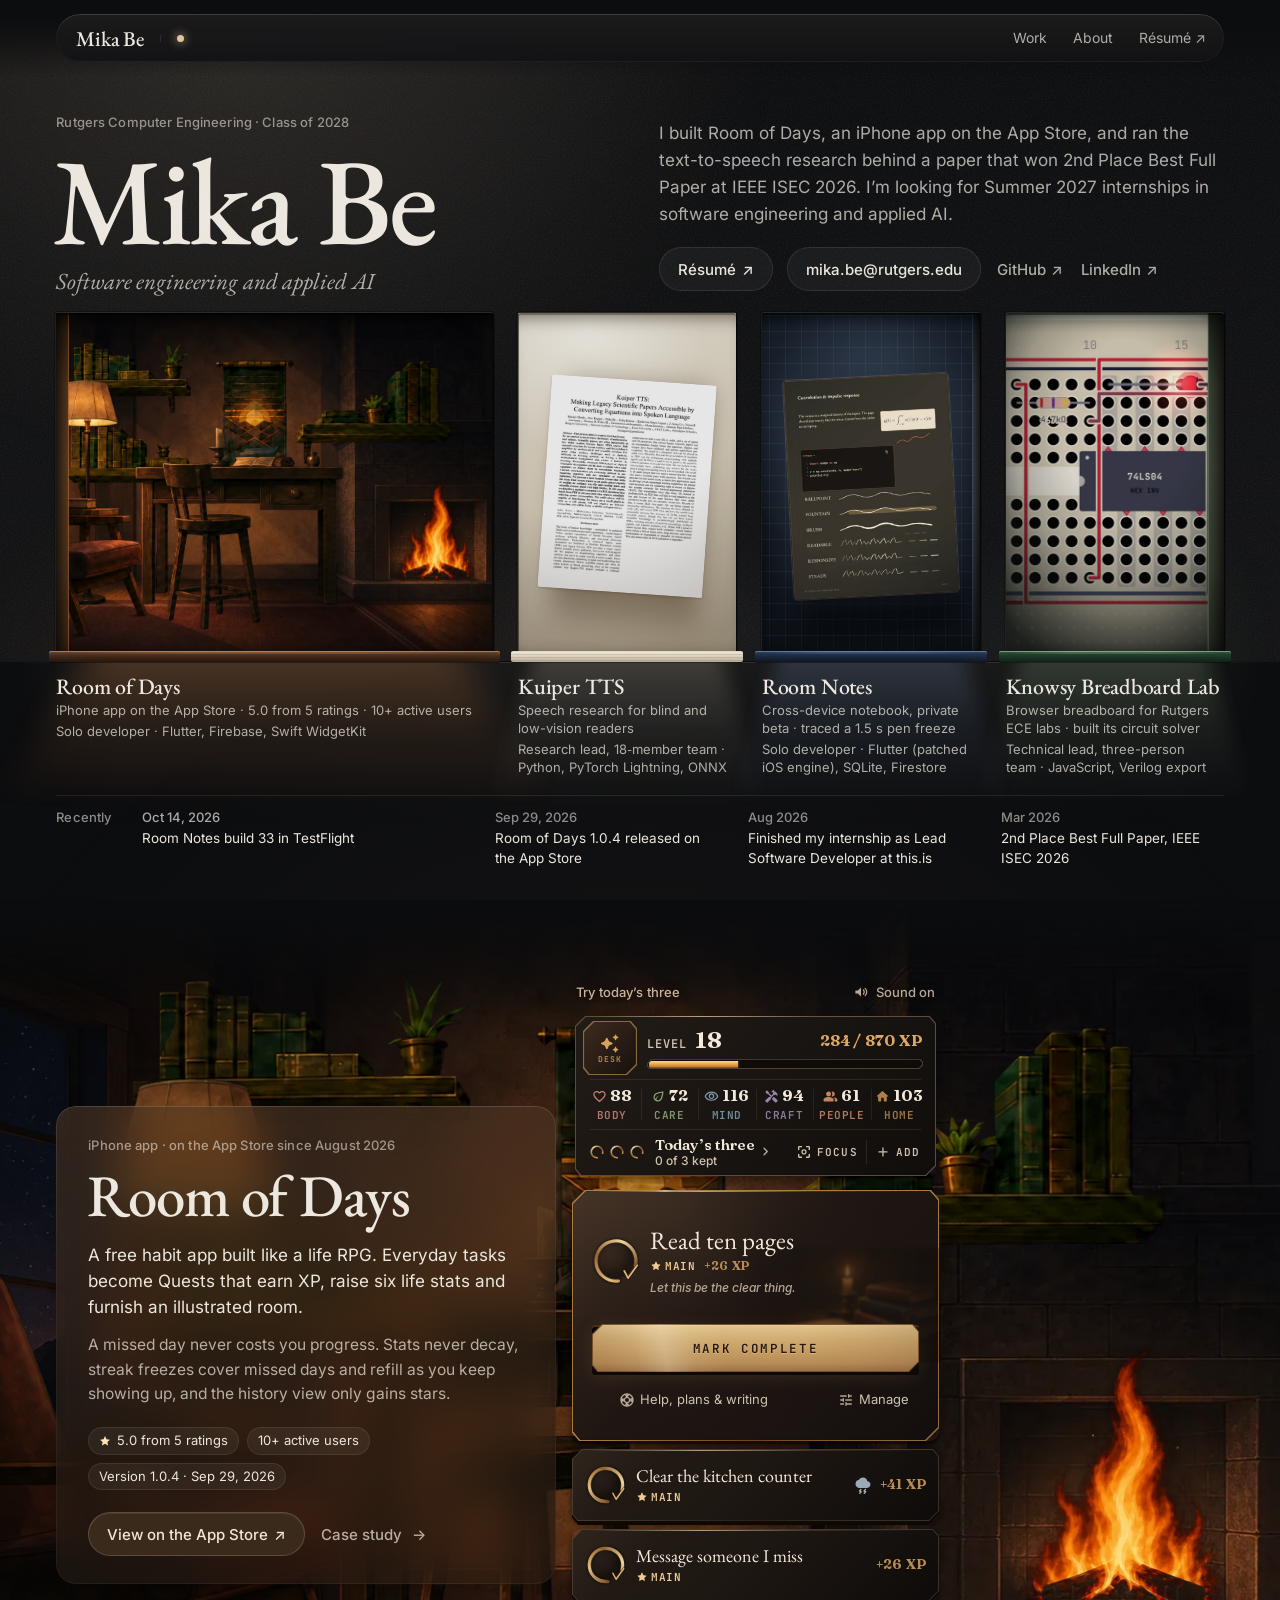
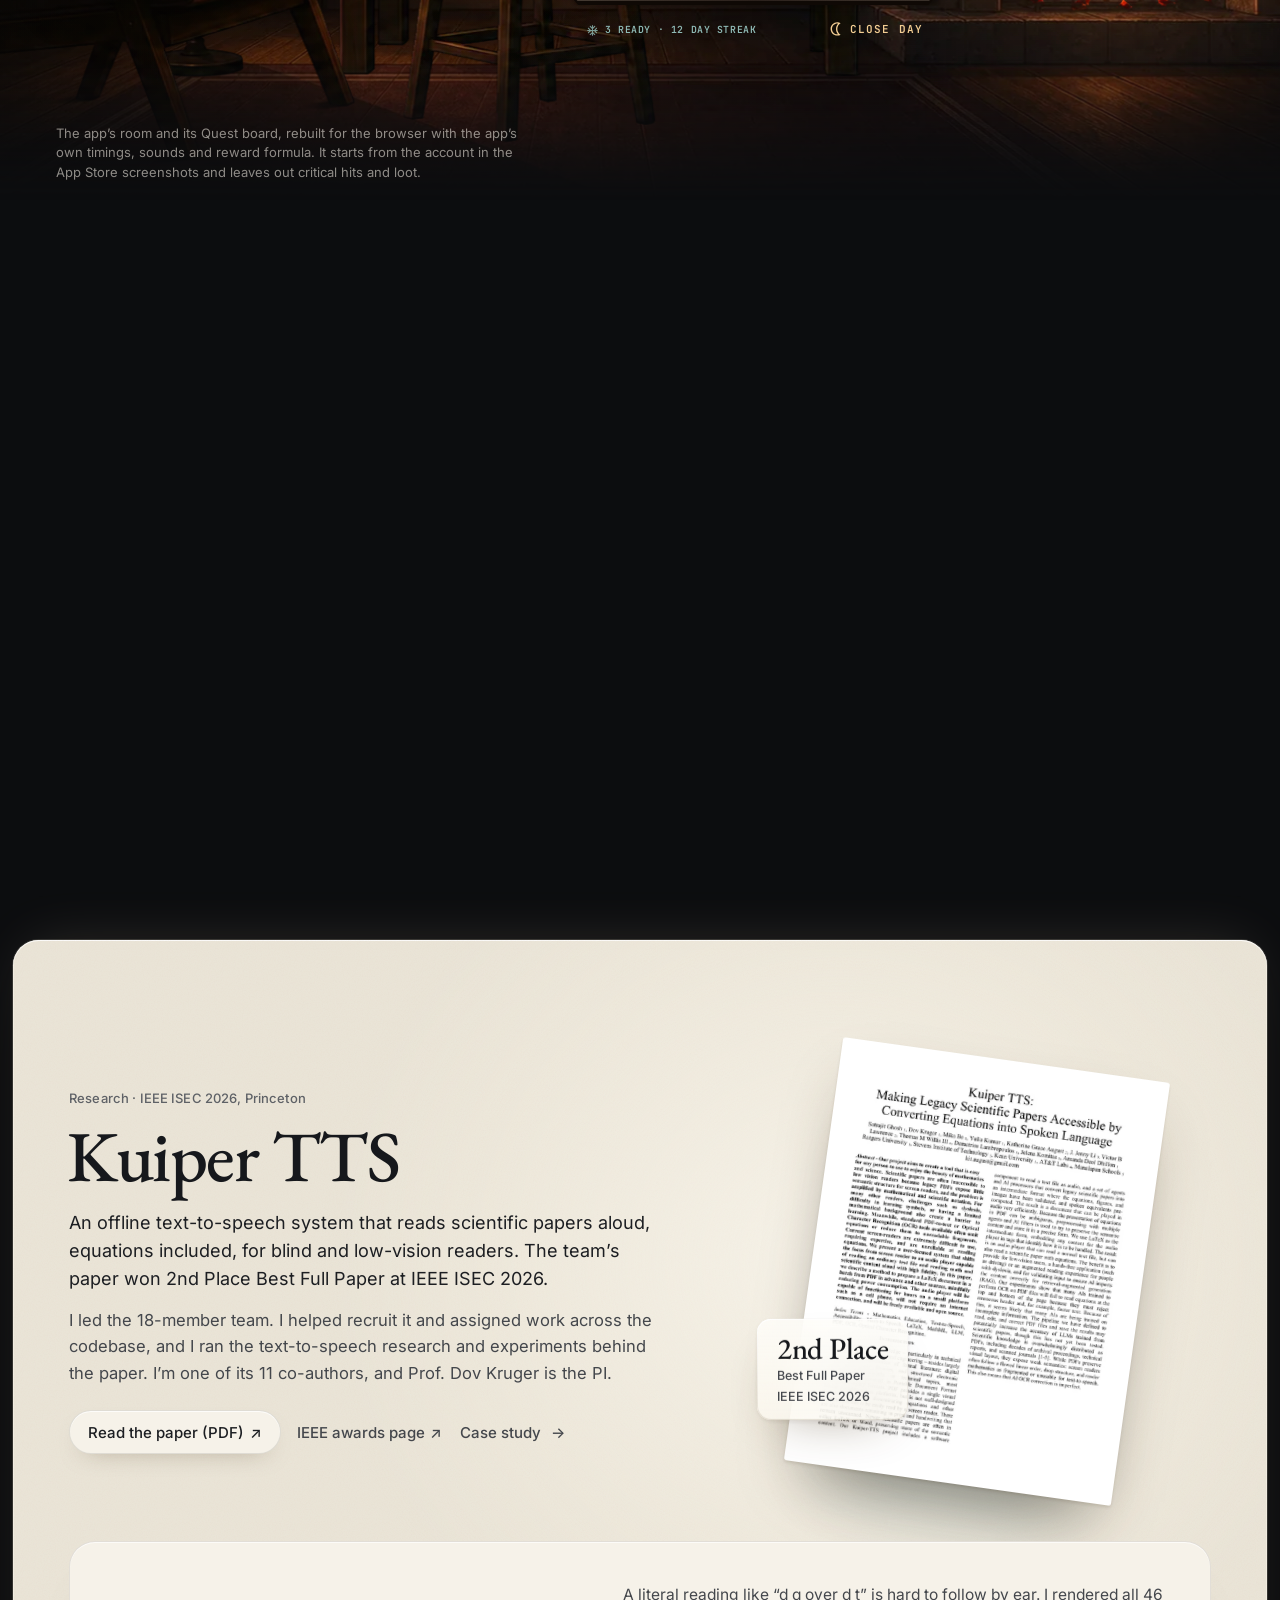
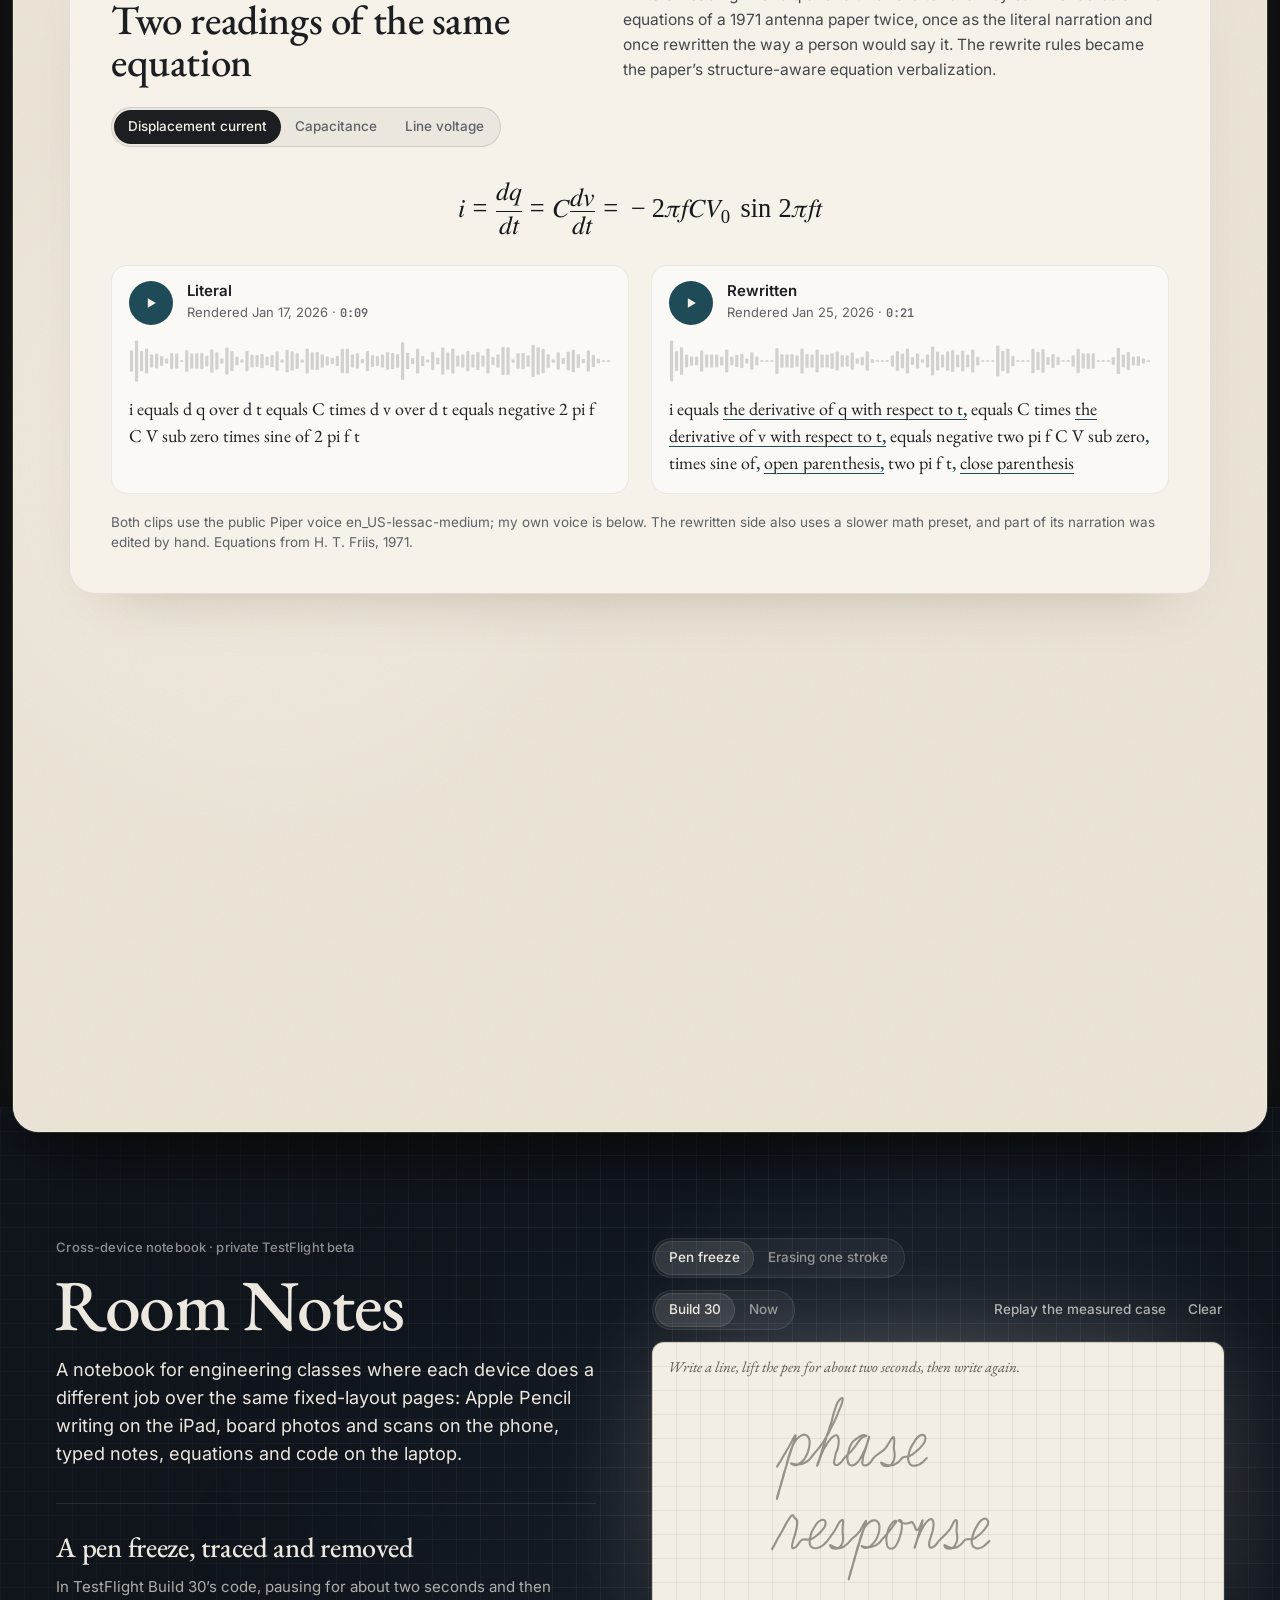
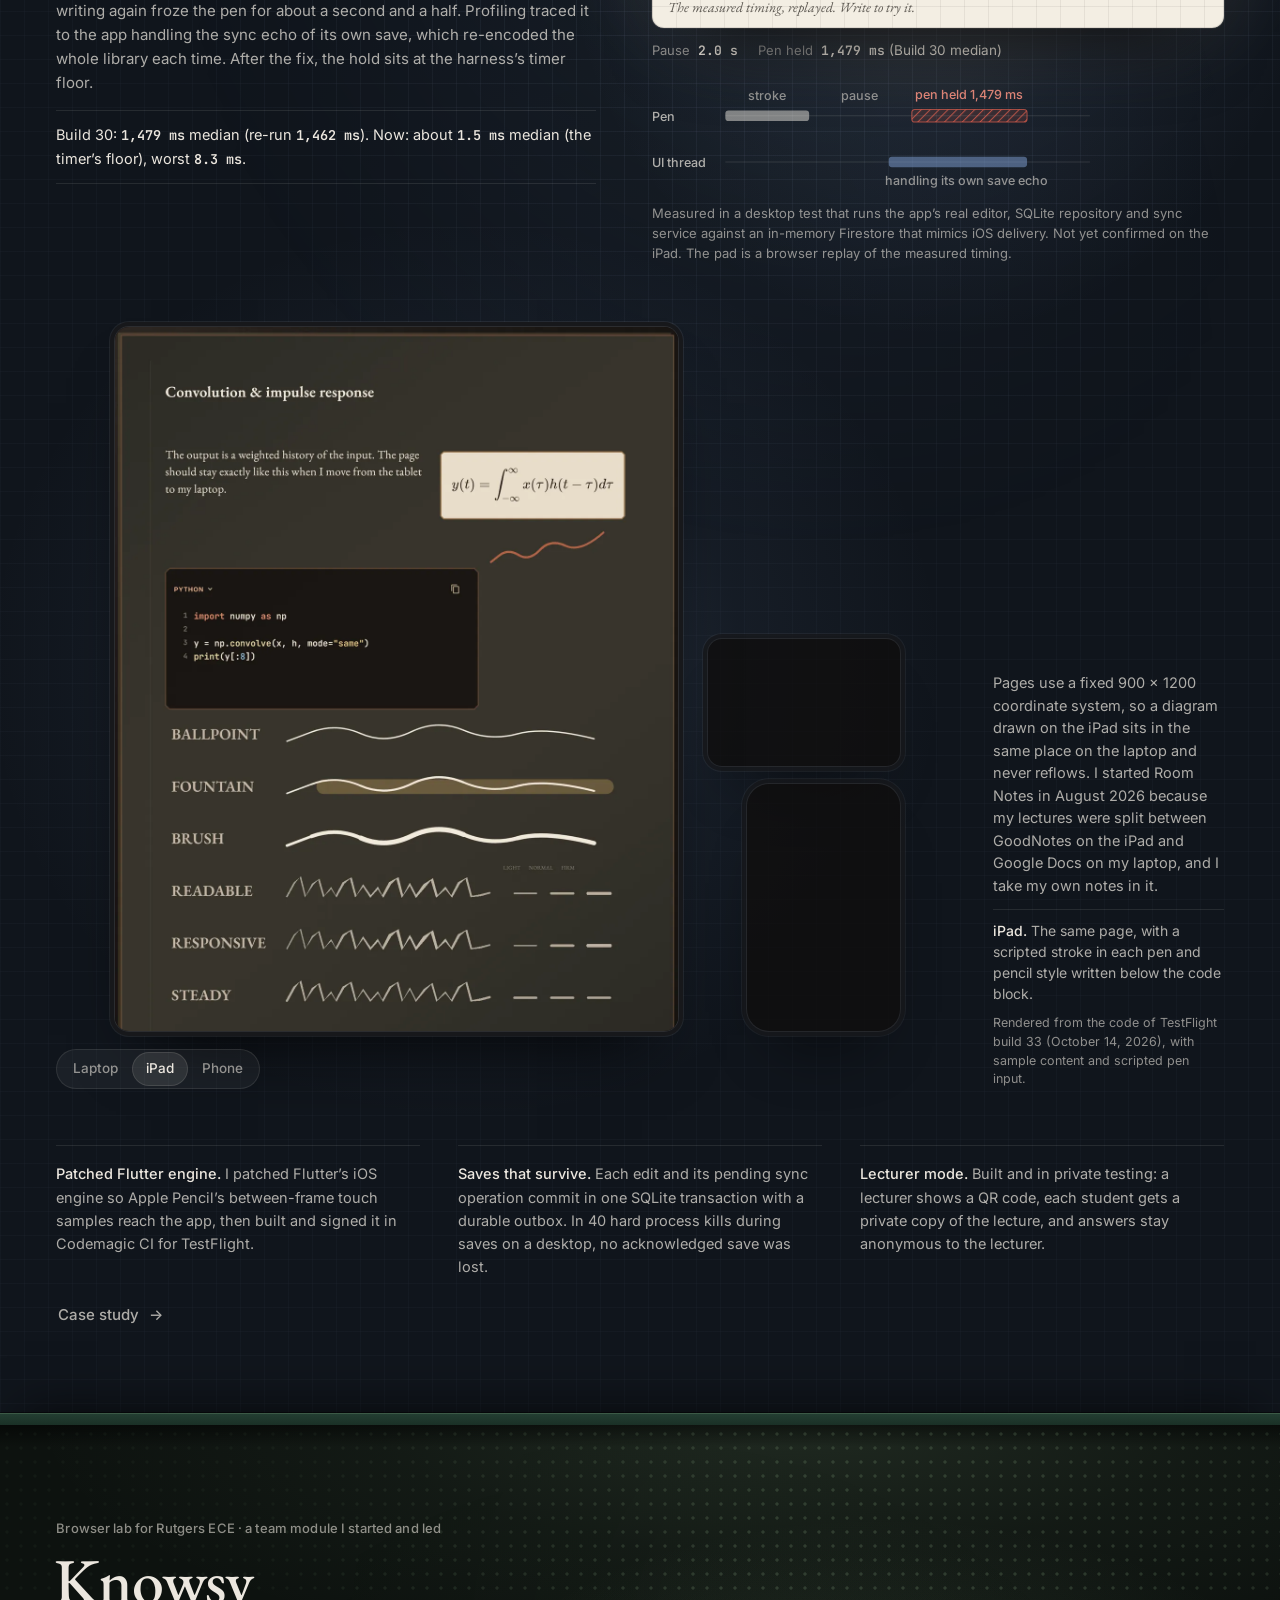
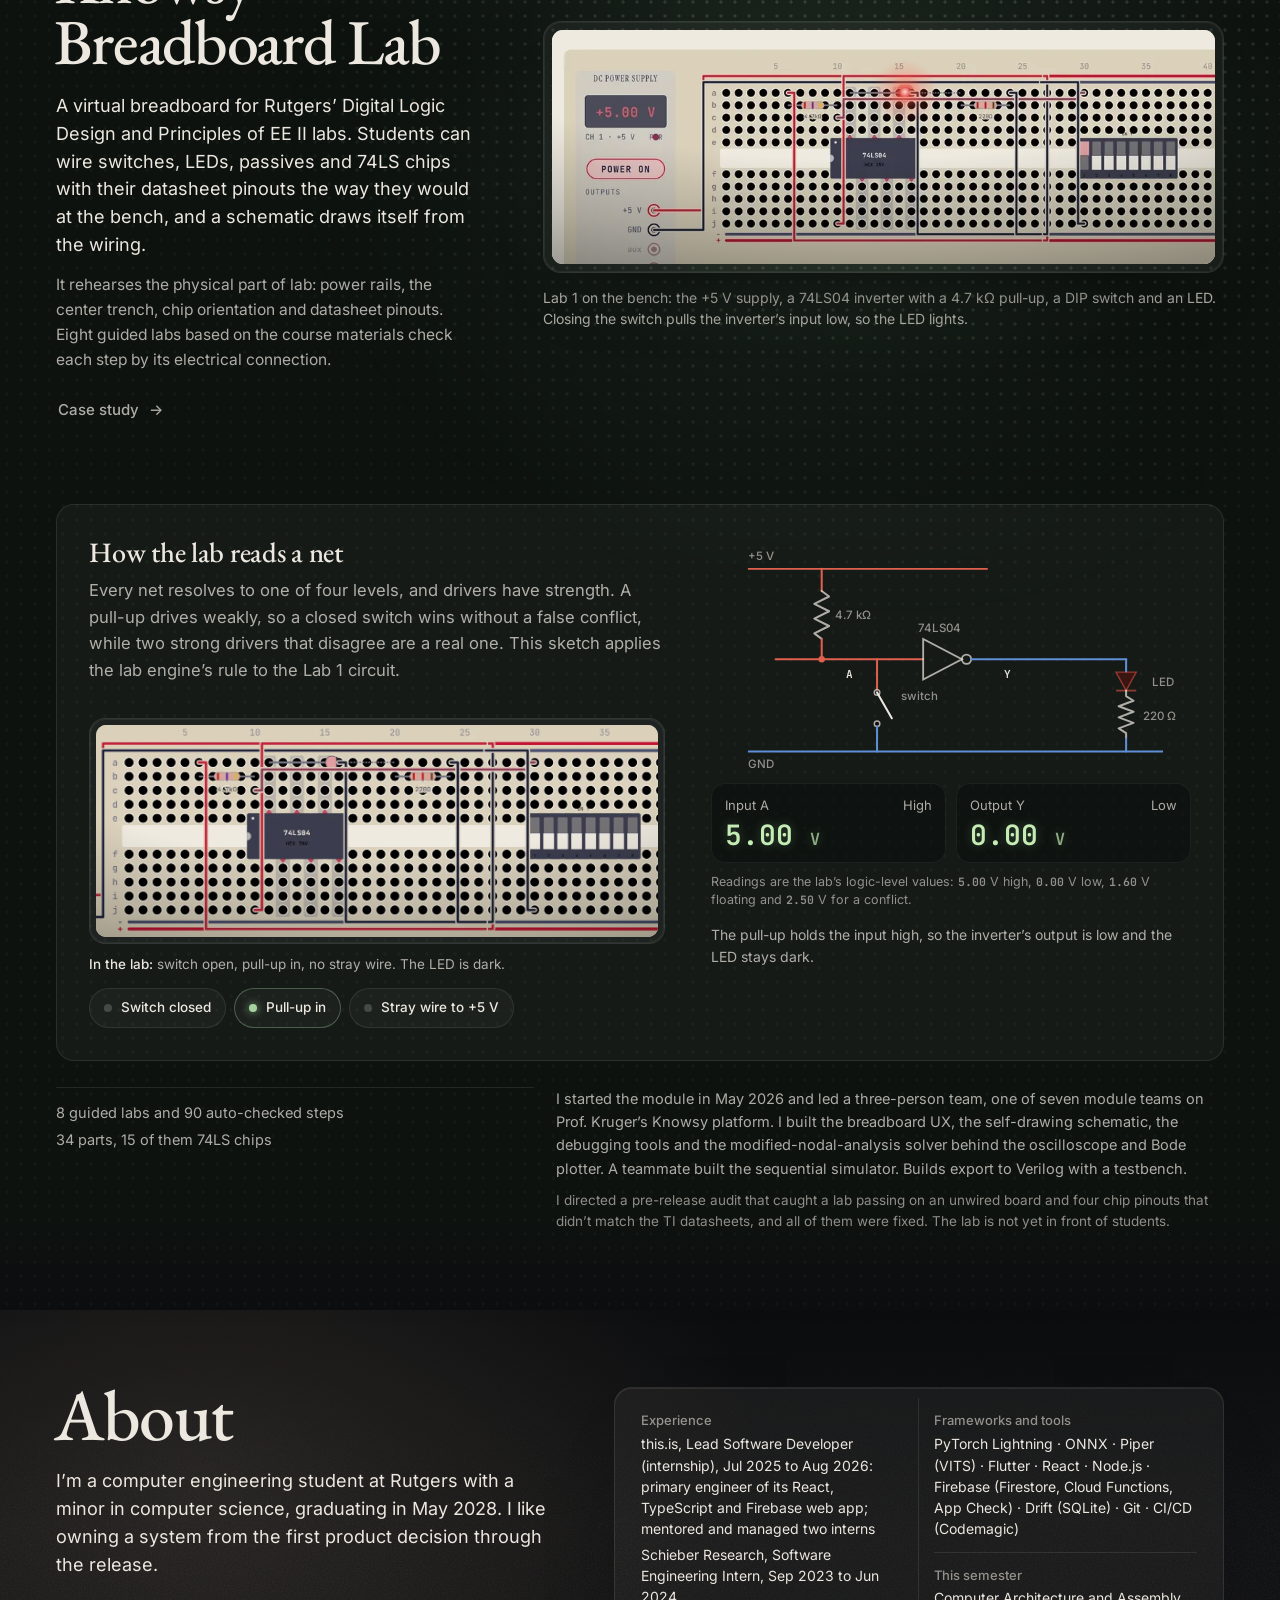
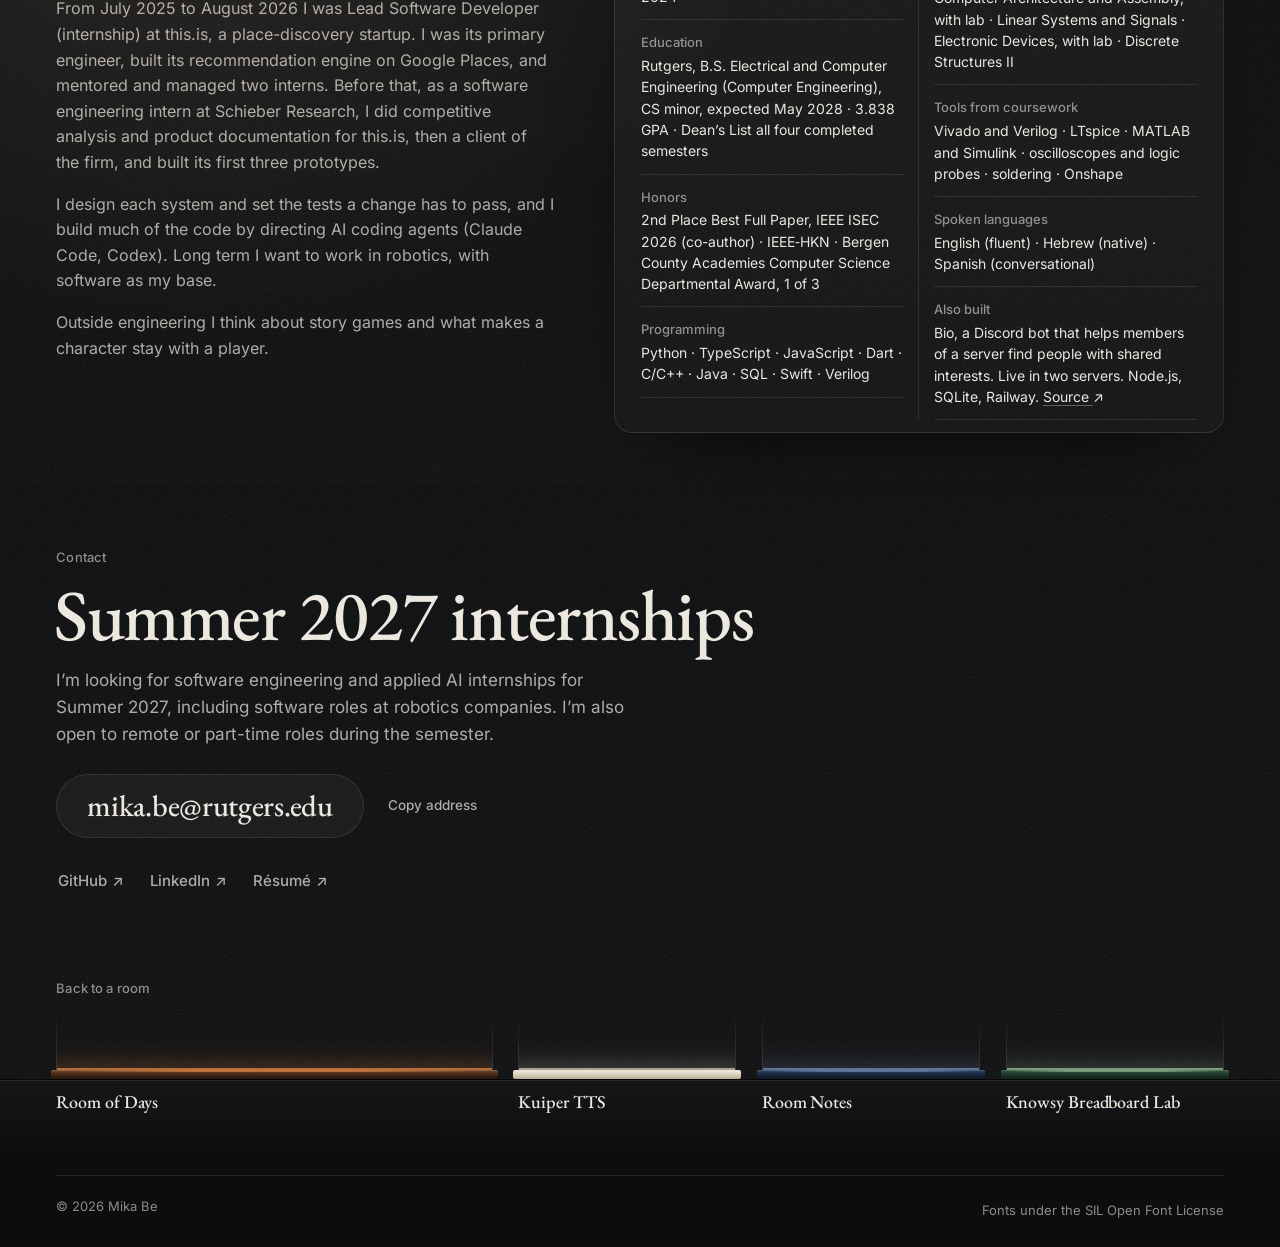
==== commit 4d87ff68: "Verification fixes: Contact back to its pill, sharp fitted doors, phone roles, probe rings Reverted " ====
--- a/index.html
+++ b/index.html
@@ -27,7 +27,7 @@
   <link rel="icon" href="favicon.ico" sizes="32x32" />
   <link rel="icon" href="assets/favicon.svg" type="image/svg+xml" />
   <link rel="apple-touch-icon" href="apple-touch-icon.png" />
-  <script type="application/ld+json">{"@context": "https://schema.org", "@type": "Person", "name": "Mika Be", "url": "https://mikabe1805.github.io/", "alumniOf": {"@type": "CollegeOrUniversity", "name": "Rutgers University"}, "sameAs": ["https://github.com/mikabe1805", "https://linkedin.com/in/mika-be"]}</script>
+  <script type="application/ld+json">{"@context": "https://schema.org", "@type": "Person", "name": "Mika Be", "url": "https://mikabe1805.github.io/", "affiliation": {"@type": "CollegeOrUniversity", "name": "Rutgers University"}, "sameAs": ["https://github.com/mikabe1805", "https://linkedin.com/in/mika-be"]}</script>
   <!-- font preloads over http only: from file:// a crossorigin preload is blocked (origin null) and the faces would not load -->
   <script>if (location.protocol !== "file:") ["EBGaramond-Variable", "Inter-Regular"].forEach(function (f) { var l = document.createElement("link"); l.rel = "preload"; l.as = "font"; l.type = "font/woff2"; l.crossOrigin = ""; l.href = "assets/fonts/" + f + ".woff2"; document.head.appendChild(l); });</script>
   <!-- the hall's arrival plays once a visit, before anything else is drawn (core.js MB.hall; storage inside try/catch) -->
@@ -103,7 +103,7 @@
             <span class="door-jamb door-jamb--l" aria-hidden="true"></span><span class="door-jamb door-jamb--r" aria-hidden="true"></span>
           </span>
           <span class="door-sill" aria-hidden="true"></span>
-          <span class="door-text"><strong>Room of Days</strong><small>iPhone app on the App Store · 5.0 from 5 ratings · 10+ active users</small><small class="door-role">Solo developer&nbsp;· Flutter, Firebase, Swift WidgetKit</small></span>
+          <span class="door-text"><strong>Room of Days</strong><small>iPhone app on the App Store · 5.0 from 5 ratings · 10+ active users</small><small class="door-role">Solo developer<span class="door-stack">&nbsp;· Flutter, Firebase, Swift WidgetKit</span></small></span>
         </a>
         <a class="door door--paper" href="#kuiper" data-peek="kuiper" data-arrive-focus data-portal="#kuiper .paper-sheet" style="--i: 1">
           <span class="door-window">
@@ -116,7 +116,7 @@
             <span class="door-jamb door-jamb--l" aria-hidden="true"></span><span class="door-jamb door-jamb--r" aria-hidden="true"></span>
           </span>
           <span class="door-sill" aria-hidden="true"></span>
-          <span class="door-text"><strong>Kuiper TTS</strong><small>Speech research for blind and low-vision readers</small><small class="door-role">Research lead, 18-member team&nbsp;· Python, PyTorch Lightning, ONNX</small></span>
+          <span class="door-text"><strong>Kuiper TTS</strong><small>Speech research for blind and low-vision readers</small><small class="door-role">Research lead, 18&#8209;member team<span class="door-stack">&nbsp;· Python, PyTorch Lightning, ONNX</span></small></span>
         </a>
         <a class="door door--notes" href="#room-notes" data-peek="notes" data-arrive-focus data-portal="#room-notes .pen-surface" style="--i: 2">
           <span class="door-window">
@@ -129,7 +129,7 @@
             <span class="door-jamb door-jamb--l" aria-hidden="true"></span><span class="door-jamb door-jamb--r" aria-hidden="true"></span>
           </span>
           <span class="door-sill" aria-hidden="true"></span>
-          <span class="door-text"><strong>Room Notes</strong><small>Cross-device notebook, private beta&nbsp;· traced a 1.5&nbsp;s pen freeze</small><small class="door-role">Solo developer&nbsp;· Flutter, SQLite, Firestore, patched iOS engine</small></span>
+          <span class="door-text"><strong>Room Notes</strong><small>Cross-device notebook, private beta&nbsp;· traced a 1.5&nbsp;s pen freeze</small><small class="door-role">Solo developer<span class="door-stack">&nbsp;· Flutter (patched iOS engine), SQLite, Firestore</span></small></span>
         </a>
         <a class="door door--knowsy" href="#knowsy" data-peek="knowsy" data-arrive-focus data-portal="#knowsy .kn-strip" style="--i: 3">
           <span class="door-window">
@@ -142,16 +142,16 @@
             <span class="door-jamb door-jamb--l" aria-hidden="true"></span><span class="door-jamb door-jamb--r" aria-hidden="true"></span>
           </span>
           <span class="door-sill" aria-hidden="true"></span>
-          <span class="door-text"><strong>Knowsy Breadboard Lab</strong><small>Browser breadboard for Rutgers ECE labs&nbsp;· built its circuit solver</small><small class="door-role">Technical lead, three-person team&nbsp;· JavaScript, Verilog export</small></span>
+          <span class="door-text"><strong>Knowsy Breadboard Lab</strong><small>Browser breadboard for Rutgers ECE labs&nbsp;· built its circuit solver</small><small class="door-role">Technical lead, three-person team<span class="door-stack">&nbsp;· JavaScript, Verilog export</span></small></span>
         </a>
       </nav>
 
       <aside class="wrap hall-log" aria-labelledby="log-title">
         <h2 class="kicker" id="log-title">Recently</h2>
         <ol data-swipe-label="Recent updates. Scroll sideways for more.">
-          <li><time datetime="2026-10-14">Oct 14, 2026</time><span>Room Notes TestFlight build 33, with a patched Flutter engine for Apple Pencil input</span></li>
+          <li><time datetime="2026-10-14">Oct 14, 2026</time><span>Room Notes build 33 in TestFlight</span></li>
           <li><time datetime="2026-09-29">Sep 29, 2026</time><span>Room of Days 1.0.4 released on the App Store</span></li>
-          <li><time datetime="2026-08-19">Aug 19, 2026</time><span>Room of Days first released on the App Store</span></li>
+          <li><time datetime="2026-08">Aug 2026</time><span>Finished my internship as Lead Software Developer at this.is</span></li>
           <li><time datetime="2026-03">Mar 2026</time><span>2nd Place Best Full Paper, IEEE ISEC 2026</span></li>
         </ol>
       </aside>
@@ -236,7 +236,7 @@
             <li>Flutter and Dart</li>
             <li>Offline-first save on the phone</li>
             <li>TypeScript Cloud Functions with App Check and App Attest</li>
-            <li>Codemagic CI, builds up to 56 across versions 1.0.0 to 1.0.5 (1.0.5 is in TestFlight)</li>
+            <li>Codemagic CI tests, signs and uploads each iOS build</li>
           </ul>
           <a class="text-link rod-case" href="projects/room-of-days.html">Case study: how it’s built, the Quest board and six rooms <span class="arr arr--fwd" aria-hidden="true">→</span></a>
         </div>
@@ -501,7 +501,7 @@
           </div>
           <figure class="probe-shot" data-probe-shot>
             <button class="shot probe-shot-frame" type="button" data-zoom="assets/knowsy-lab1-state-010-20261019.webp" data-alt="Capture of the Knowsy lab’s Lab 1 board with the switch open, the 4.7 kilohm pull-up in place and no stray wire. The LED is dark.">
-              <span class="probe-shot-stack"><img class="is-on" data-src="assets/knowsy-lab1-state-010-20261019.webp" data-shot="0 1 0" alt="Capture of the Knowsy lab’s Lab 1 board with the switch open, the 4.7 kilohm pull-up in place and no stray wire. The LED is dark." width="1230" height="465" decoding="async" /><noscript><img class="is-on" src="assets/knowsy-lab1-state-010-20261019.webp" alt="Capture of the Knowsy lab’s Lab 1 board with the switch open, the 4.7 kilohm pull-up in place and no stray wire. The LED is dark." width="1230" height="465" decoding="async" /></noscript></span>
+              <span class="probe-shot-stack"><img class="is-on" data-src="assets/knowsy-lab1-state-010-20261019.webp" data-shot="0 1 0" alt="Capture of the Knowsy lab’s Lab 1 board with the switch open, the 4.7 kilohm pull-up in place and no stray wire. The LED is dark." width="1230" height="465" decoding="async" /><noscript><img class="is-on" src="assets/knowsy-lab1-state-010-20261019.webp" alt="Capture of the Knowsy lab’s Lab 1 board with the switch open, the 4.7 kilohm pull-up in place and no stray wire. The LED is dark." width="1230" height="465" decoding="async" /></noscript><span class="probe-rings" aria-hidden="true"><i data-ring="switch" style="--x: 76.4%; --y: 42.2%; --w: 3.1%; --h: 18%"></i><i data-ring="pullup" style="--x: 17.9%; --y: 20.4%; --w: 11%; --h: 13.6%"></i><i data-ring="stray" style="--x: 75.6%; --y: 34.4%; --w: 2.9%; --h: 64%"></i><i data-ring="led" style="--x: 39.8%; --y: 12.9%; --w: 4.1%; --h: 9.7%"></i></span></span>
               <span class="zoom-hint" aria-hidden="true">View full size</span>
             </button>
             <figcaption class="probe-shot-cap"><b>In the lab:</b> <span data-probe-shot-cap>switch open, pull-up in, no stray wire. The LED is dark.</span></figcaption>
@@ -582,7 +582,7 @@
         <p class="body-2">Outside engineering I think about story games and what makes a character stay with a player.</p>
         </div>
         <dl class="facts">
-          <div><dt>Experience</dt><dd>this.is, Lead Software Developer (internship), Jul 2025 to Aug 2026: primary engineer of its React, TypeScript and Firebase web app; mentored and managed two interns&nbsp;· Schieber Research, Software Engineering Intern, Sep 2023 to Jun 2024</dd></div>
+          <div><dt>Experience</dt><dd><span class="fact-line">this.is, Lead Software Developer (internship), Jul 2025 to Aug 2026: primary engineer of its React, TypeScript and Firebase web app; mentored and managed two interns</span><span class="fact-line">Schieber Research, Software Engineering Intern, Sep 2023 to Jun 2024</span></dd></div>
           <div><dt>Education</dt><dd>Rutgers, B.S. Electrical and Computer Engineering (Computer Engineering), CS minor, expected May 2028 · 3.838 GPA · Dean’s List all four completed semesters</dd></div>
           <div><dt>Honors</dt><dd>2nd Place Best Full Paper, IEEE ISEC 2026 (co-author) · IEEE&#8209;HKN · Bergen County Academies Computer Science Departmental Award, 1 of 3</dd></div>
           <div><dt>Programming</dt><dd>Python&nbsp;· TypeScript&nbsp;· JavaScript&nbsp;· Dart&nbsp;· C/C++&nbsp;· Java&nbsp;· SQL&nbsp;· Swift&nbsp;· Verilog</dd></div>
@@ -596,26 +596,17 @@
     </section>
 
     <!-- ================================================================ CONTACT -->
-    <section class="room contact" data-lamp id="contact" data-world="contact" data-room="Contact" aria-labelledby="contact-title">
+    <section class="room contact" id="contact" data-world="contact" data-room="Contact" aria-labelledby="contact-title">
       <div class="wrap contact-inner">
         <div class="contact-copy">
           <p class="kicker">Contact</p>
           <h2 id="contact-title" tabindex="-1" data-room-heading>Summer 2027 internships</h2>
           <p class="body-2 contact-p">I’m looking for software engineering and applied AI internships for Summer 2027, including software roles at robotics companies. I’m also open to remote or part-time roles during the semester.</p>
         </div>
-        <div class="contact-door">
-          <a class="door door--contact" href="mailto:mika.be@rutgers.edu">
-            <span class="door-window">
-              <span class="contact-room" aria-hidden="true"></span>
-              <span class="contact-email">mika.be@rutgers.edu</span>
-              <span class="door-jamb door-jamb--l" aria-hidden="true"></span><span class="door-jamb door-jamb--r" aria-hidden="true"></span>
-            </span>
-            <span class="door-sill" aria-hidden="true"></span>
-          </a>
-          <div class="contact-actions">
-            <button class="text-btn copy-btn" type="button" data-copy="mika.be@rutgers.edu"><span data-copy-label>Copy address</span></button>
-            <span class="sr-only" aria-live="polite" data-copy-status></span>
-          </div>
+        <div class="contact-actions">
+          <a class="pill pill--big" href="mailto:mika.be@rutgers.edu">mika.be@rutgers.edu</a>
+          <button class="text-btn copy-btn" type="button" data-copy="mika.be@rutgers.edu"><span data-copy-label>Copy address</span></button>
+          <span class="sr-only" aria-live="polite" data-copy-status></span>
         </div>
         <p class="contact-links">
           <a class="text-link" href="https://github.com/mikabe1805" target="_blank" rel="noopener">GitHub <span class="arr" aria-hidden="true">↗</span></a>
--- a/assets/css/home.css
+++ b/assets/css/home.css
@@ -123,6 +123,9 @@
 .hall-arrive .doors.is-on .door-window::before { transition: opacity 600ms var(--ease) calc(var(--i, 0) * 170ms); }
 .hall-arrive .doors.is-on .door::before, .hall-arrive .doors.is-on .door::after, .hall-arrive .doors.is-on .door-sill::after { transition: opacity 800ms var(--ease) calc(var(--i, 0) * 170ms + 120ms); }
 .hall-arrive .doors.is-on .door--rod::before, .hall-arrive .doors.is-on .door--rod::after { transition: opacity 1100ms var(--ease-ignite) 900ms; }
+/* each door's caption and sill come up with its own opening, so the row reads as lights coming on rather than pictures loading */
+.hall-arrive .doors:not(.is-on) .door-text, .hall-arrive .doors:not(.is-on) .door-sill { opacity: .35; animation: hall-failsafe-on 1ms 3s forwards; }
+.hall-arrive .doors.is-on .door-text, .hall-arrive .doors.is-on .door-sill { transition: opacity 600ms var(--ease) calc(var(--i, 0) * 170ms); }
 .hall-arrive .depth-room[data-ignite]:not(.is-lit) .depth-fire { transform: scale(.72, .12); opacity: 0; animation: hall-failsafe-fire 1ms 3s forwards; }
 .hall-arrive .depth-room[data-ignite]:not(.is-lit) .hearth-glow { opacity: 0; animation: hall-failsafe-on 1ms 3s forwards; }
 .hall-arrive .depth-room[data-ignite].is-lit .depth-fire { transition: transform 900ms var(--ease-ignite), opacity 300ms linear; }
@@ -160,6 +163,8 @@
 /* the three fitted rooms: the camera is the opening itself (depth-room.js data-cam="fit") */
 .door-depth--fit { background: transparent; }
 .door-depth--fit .depth-camera { left: 0; top: 0; width: 100%; height: 100%; aspect-ratio: auto; }
+/* the planes are 108% of the frame by size, not by scale(1.08): a scaled layer is drawn soft (depth-room.js moves them in whole device pixels) */
+.door-depth--fit .plane { inset: -4%; transform: none; }
 .door-ground { background: #141416; }
 .door-cast { position: absolute; left: 50%; top: 50%; pointer-events: none; }
 /* a whole object inside its room: never cut by the frame at any door aspect (the plane's 1.08 overscan included) */
@@ -359,7 +364,21 @@
   content: ""; position: absolute; inset: 0; z-index: 2; pointer-events: none;
   background: radial-gradient(120% 120% at 46% 0%, transparent 52%, rgb(6 10 7 / .18) 82%, rgb(6 10 7 / .32) 100%);
 }
-.probe-shot-frame .zoom-hint { z-index: 3; }
+.probe-shot-frame .zoom-hint { z-index: 4; }
+/* a ring on each part that changed with the last toggle (probe.js), as on the case page's bench */
+.probe-rings { position: absolute; inset: 0; z-index: 3; pointer-events: none; }
+.probe-rings i {
+  position: absolute; left: var(--x); top: var(--y); width: var(--w); height: var(--h); min-width: 18px; min-height: 18px; border-radius: 7px;
+  box-shadow: 0 0 0 2px rgb(28 86 48), 0 0 0 4.5px rgb(206 240 190 / .75), 0 0 18px 4px rgb(166 210 160 / .45);
+  opacity: 0; transition: opacity .35s var(--ease);
+}
+.probe-rings i.on { opacity: 1; }
+@media (max-width: 699px) {
+  /* a phone shows the part of the board the toggles change (x 150 to 1015 of the 1230 px capture), so its parts read
+     about half again larger; View full size opens the whole capture */
+  .probe-shot-stack { aspect-ratio: 865 / 465; }
+  .probe-shot .probe-shot-stack img, .probe-rings { left: -17.341%; right: auto; width: 142.197%; max-width: none; }
+}
 .probe-shot-cap { margin: 10px 0 0; font-size: 13.5px; line-height: 1.5; color: var(--text-2); }
 .probe-shot-cap b { font-weight: 500; color: var(--text); }
 .probe .probe-controls { margin: 14px 0 0; }
@@ -388,8 +407,9 @@
    same floor line, and on it a closing row of the four sills, in the hall's own proportions. A sill is lit (its room's
    light on its top face, in its doorway and on the floor) if the visitor went into that room this visit (core.js
    marks a room as it reaches the middle of the screen or its case page opens; sessionStorage inside try/catch), and
-   each is a way back to its room. The one opening still lit is Contact, with the address as the bright object in it;
-   its light comes up once as the ending arrives (data-lamp). */
+   each is a way back to its room. The row spans the wall in the hall doors' own columns and gap, so each sill stands
+   where its door stood. Contact keeps the plain treatment it had before the ending came back to the hall: the copy,
+   the address as a large pill with Copy address beside it, and the links. */
 .about, .contact { --wall:
     url("data:image/svg+xml;utf8,<svg xmlns='http://www.w3.org/2000/svg' width='220' height='220'><filter id='n'><feTurbulence type='fractalNoise' baseFrequency='.7' numOctaves='3' stitchTiles='stitch'/><feColorMatrix values='0 0 0 0 1  0 0 0 0 .94  0 0 0 0 .86  0 0 0 1.4 -.55'/></filter><rect width='220' height='220' filter='url(%23n)' opacity='.055'/></svg>"),
     linear-gradient(180deg, rgb(255 238 216 / .022), rgb(255 238 216 / .03)); }
@@ -400,6 +420,8 @@
 .about .lead { margin-bottom: 18px; max-width: 34em; }
 .about .body-2 { font-size: 16px; max-width: 62ch; }
 .about-inner { max-width: 760px; }
+.facts .fact-line { display: block; } /* one job per line in the Experience row */
+.facts .fact-line + .fact-line { margin-top: 4px; }
 /* the facts: a plaque on the wall beside the copy, in two columns so it stands about as tall as the copy; from 1100 to
    1279 px there is no room for two columns beside it, so the plaque hangs under the copy in three */
 @media (min-width: 1100px) {
@@ -417,46 +439,22 @@
   .about-inner > .facts { column-count: 3; margin-top: 30px; }
 }
 
-.contact { --floor-gap: 96px; padding: clamp(40px, 4.4vw, 72px) 0 0; }
+.contact { --floor-gap: 96px; padding: clamp(48px, 5vw, 76px) 0 0; }
 .contact::before { inset: 0; background: var(--wall); }
-.contact-inner {
-  position: relative; display: grid; grid-template-columns: minmax(0, 7fr) minmax(0, 5fr); column-gap: clamp(32px, 5vw, 88px);
-  grid-template-areas: "copy door" "links door" "sills door"; grid-template-rows: auto auto 1fr; align-items: end; padding-bottom: var(--floor-gap);
-}
-.contact-inner::after { /* the floor: from the floor line toward you, under the sills and the opening */
+.contact-inner { position: relative; display: grid; grid-template-columns: minmax(0, 1fr); justify-items: start; padding-bottom: var(--floor-gap); }
+.contact-inner::after { /* the floor: from the floor line toward you, under the sills */
   content: ""; position: absolute; z-index: -1; pointer-events: none; left: calc(-1 * var(--wrap-left)); right: calc(-1 * var(--wrap-left)); top: calc(100% - var(--floor-gap)); height: var(--floor-gap);
   background: linear-gradient(180deg, rgb(0 0 0 / .7) 0 1px, rgb(255 236 214 / .09) 1px 2px, rgb(12 13 15 / 0) 2px), linear-gradient(180deg, rgb(255 236 214 / .045), transparent 80%), var(--bg);
 }
-.contact-copy { grid-area: copy; align-self: start; }
 .contact h2 { max-width: 14em; margin-bottom: 18px; }
 .contact-p { max-width: 34em; font-size: 17px; margin: 0; }
-.contact-links { grid-area: links; display: flex; flex-wrap: wrap; gap: 4px 22px; margin: 16px 0 0; align-self: start; }
-/* the opening: the hall's door treatment, its room lit by the hall's own warm light, the address the brightest thing in it */
-.contact-door { grid-area: door; position: relative; align-self: end; }
-.door--contact { --door-l: 255 220 176; --pool-a: .26; --jamb-a: .42; display: grid; }
-.door--contact .door-window { height: clamp(280px, 28vw, 420px); background: #1d1712; display: grid; place-items: center; }
-.contact-room { position: absolute; inset: 0; z-index: 0;
-  background:
-    radial-gradient(56% 46% at 50% 47%, rgb(255 226 186 / .34), rgb(255 214 168 / .1) 55%, transparent 100%),
-    radial-gradient(34% 13% at 50% 76%, rgb(255 228 190 / .2), transparent 100%), /* the address's light on the room's floor */
-    linear-gradient(180deg, transparent 66%, rgb(255 226 186 / .07) 66.4%, rgb(255 226 186 / .12) 100%),
-    radial-gradient(120% 100% at 50% 30%, #4a3624, #1d1610 80%);
-  transition: opacity 1400ms var(--ease);
-}
-.contact-email { position: relative; z-index: 1; padding: 0 24px; font: 500 clamp(26px, 2.5vw, 38px)/1.1 var(--serif); letter-spacing: -.01em; color: #fff4e4; white-space: nowrap;
-  text-shadow: 0 0 22px rgb(255 214 160 / .55), 0 0 2px rgb(255 236 210 / .4); transition: opacity 1400ms var(--ease) 200ms;
-}
-.door--contact:hover .contact-email { text-decoration: underline; text-decoration-thickness: 1px; text-underline-offset: 6px; text-decoration-color: rgb(255 236 210 / .5); }
-.door--contact .door-sill { background: linear-gradient(180deg, #6b5038 0, #4c3826 3px, #35271a 60%, #22190f); }
-.js .contact:not(.is-lit) .contact-room { opacity: .3; }
-.js .contact:not(.is-lit) .contact-email { opacity: .45; }
-.js .contact:not(.is-lit) .door--contact::before, .js .contact:not(.is-lit) .door--contact::after { opacity: .2; }
-.door--contact::before, .door--contact::after { transition-duration: 1400ms; }
-.contact-actions { position: absolute; left: 0; right: 0; top: 100%; display: flex; justify-content: center; padding-top: 16px; }
+/* the address as the baseline's large pill, with Copy address beside it */
+.contact-actions { display: flex; flex-wrap: wrap; align-items: center; gap: 10px 14px; margin-top: 26px; }
+.contact-links { display: flex; flex-wrap: wrap; gap: 4px 22px; margin: 20px 0 0; }
 /* the row of sills: the hall's four doorways, closed, on the same floor line */
-.sills { grid-area: sills; position: relative; align-self: end; margin-top: 40px; }
+.sills { position: relative; justify-self: stretch; margin-top: clamp(56px, 6vw, 92px); }
 .sills .kicker { margin-bottom: 14px; }
-.sills ol { list-style: none; display: grid; grid-template-columns: 2fr 1fr 1fr 1fr; gap: clamp(14px, 1.6vw, 22px); }
+.sills ol { list-style: none; display: grid; grid-template-columns: 2fr 1fr 1fr 1fr; gap: clamp(18px, 2vw, 30px); } /* the hall doors' columns and gap: each sill stands where its door stood */
 .sill-link { --door-l: 226 206 176; position: relative; display: block; color: var(--text); text-decoration: none; border-radius: 3px; }
 .sill-link--rod { --door-l: 255 150 72; }
 .sill-link--paper { --door-l: 236 226 204; }
@@ -493,25 +491,19 @@
 .js .sill-link:not(.is-visited) .sill-name { color: var(--text-3); }
 .sill-link:hover .sill-way::after, .sill-link:focus-visible .sill-way::after { opacity: .7; }
 .sill-link.is-visited:hover .sill-way::after, .sill-link.is-visited:focus-visible .sill-way::after { opacity: 1; }
-@media (max-width: 1099px) {
-  .contact-inner { grid-template-columns: minmax(0, 1fr) minmax(0, 1fr); }
-}
+.js .sill-link--paper:not(.is-visited) .sill::before { background: rgb(12 13 15 / .84); } /* the paper sill is light: a deeper dark so it never reads as entered */
 @media (max-width: 899px) {
-  /* one column: the copy, the opening with the address, the links, then the sills; each stands on its own floor */
+  /* the sills in a row of four (two by two on a phone), each name in flow under its sill */
   .contact { padding-bottom: 8px; }
-  .contact-inner { grid-template-columns: minmax(0, 1fr); grid-template-areas: "copy" "door" "links" "sills"; grid-template-rows: none; padding-bottom: 28px; }
+  .contact-inner { padding-bottom: 28px; }
   .contact-inner::after { top: auto; bottom: 0; height: 48px; background: linear-gradient(180deg, transparent, var(--bg)); }
-  .contact-door { margin-top: 28px; }
-  .door--contact .door-window { height: auto; aspect-ratio: 16 / 9; }
-  .contact-actions { position: static; padding-top: 12px; }
-  .contact-links { margin-top: 18px; }
-  .sills { margin-top: 36px; }
-  .sills ol { grid-template-columns: repeat(4, minmax(0, 1fr)); row-gap: 24px; }
+  .sills { margin-top: 48px; }
+  .sills ol { grid-template-columns: repeat(4, minmax(0, 1fr)); gap: 24px clamp(14px, 2.4vw, 22px); }
   .sill-name { position: static; }
   .sill-link::before { height: 60px; }
 }
 @media (max-width: 699px) {
-  .contact-email { font-size: clamp(20px, 6.4vw, 26px); padding: 0 14px; }
+  .sills { margin-top: 40px; }
   .sills ol { grid-template-columns: repeat(2, minmax(0, 1fr)); gap: 22px 18px; }
   .sill-way { height: 40px; }
   .sill-link::before { top: calc(40px + 9px); }
@@ -603,10 +595,16 @@
   .doors { --sill: 9px; }
   .door-sill { margin-inline: -4px; }
   .door:not(.door--rod) .door-text strong { font-size: 16px; line-height: 1.2; }
-  .door:not(.door--rod) .door-text small { display: none; }
+  /* the small doors keep their role on a phone (the first line and the stack are on the room and the case page) */
+  .door:not(.door--rod) .door-text small:not(.door-role), .door:not(.door--rod) .door-stack { display: none; }
+  .door:not(.door--rod) .door-role { margin-top: 4px; font-size: 12px; line-height: 1.3; color: var(--text-3); }
+  /* lighter openings at this size: thin jambs, and no resting veil on the bright worlds (the hearth already leads by size) */
+  .doors { --jamb: 6px; }
+  .doors:not(:focus-within) .door--paper, .doors:not(:focus-within) .door--knowsy { --dim: 0; }
   .door--rod .door-text strong { font-size: 21px; }
   .contact h2 { font-size: 44px; }
   .contact { padding: 40px 0 8px; }
+  .pill--big { font-size: 21px; min-height: 58px; padding: 0 22px; }
 
 
   /* phone rhythm: secondary prose a step smaller, shorter ramps between rooms */
@@ -647,6 +645,7 @@
 /* ================================================================== reduced motion */
 @media (prefers-reduced-motion: reduce) {
   .js .door-window::before { animation: none; transition: none; }
+  .probe-rings i { transition: none; }
   .door:hover .door-window, .door:focus-visible .door-window, .door:hover .door-obj, .door:focus-visible .door-obj, .door:hover .door-img, .door:focus-visible .door-img, .door:hover .door-depth .depth-dolly, .door:focus-visible .door-depth .depth-dolly { transform: none; }
 }
 
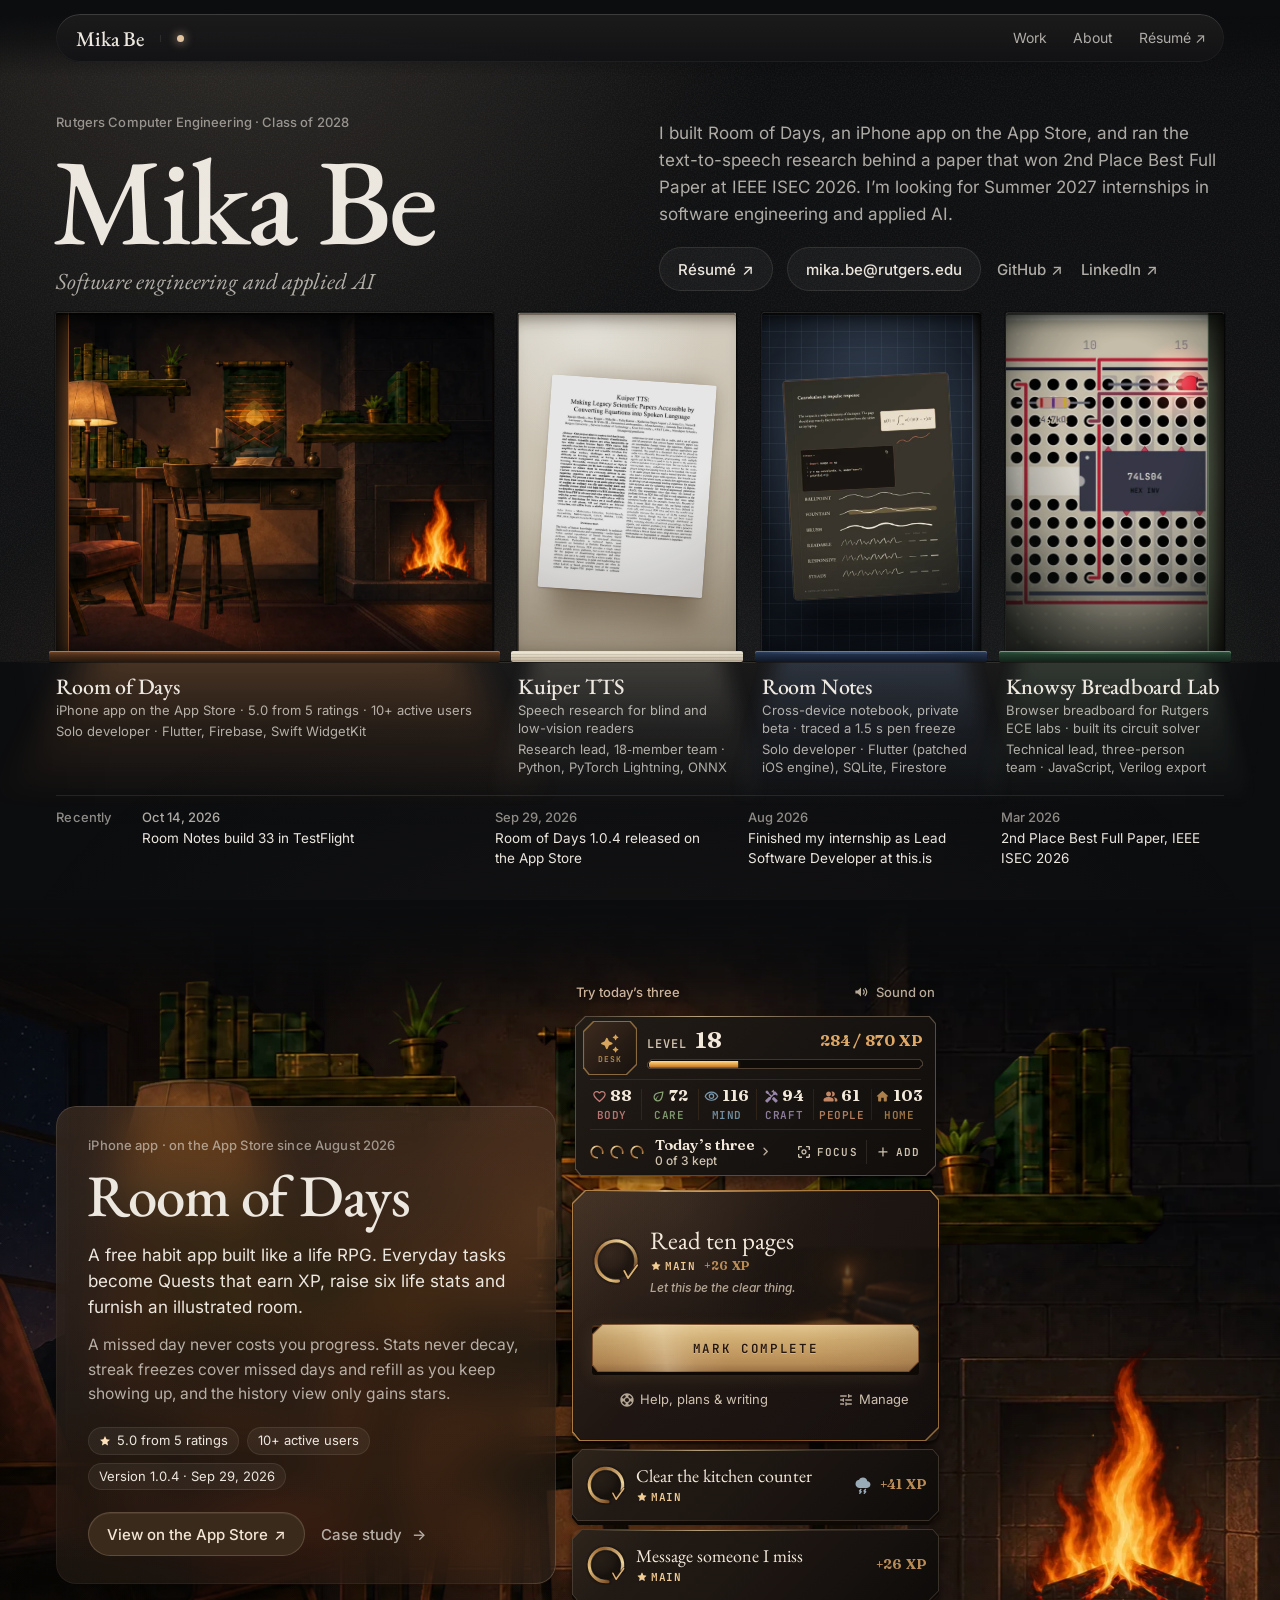
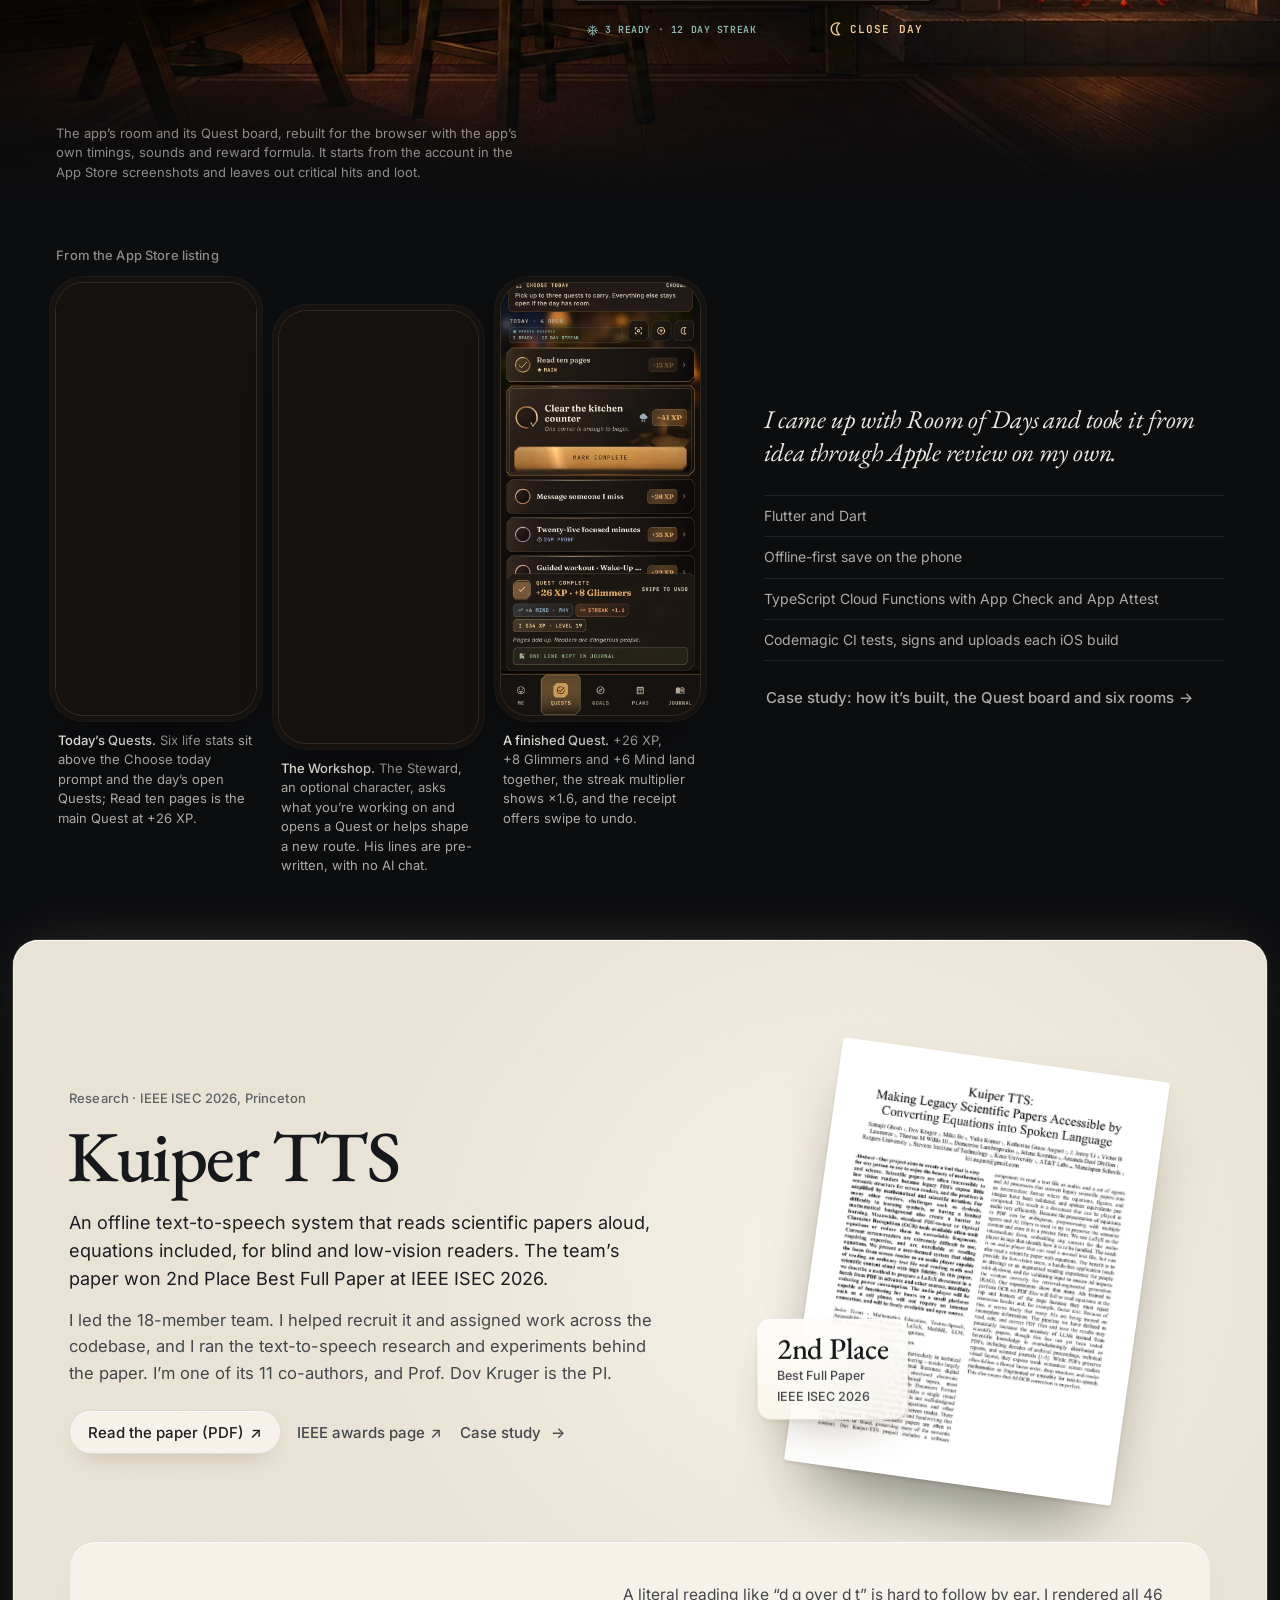
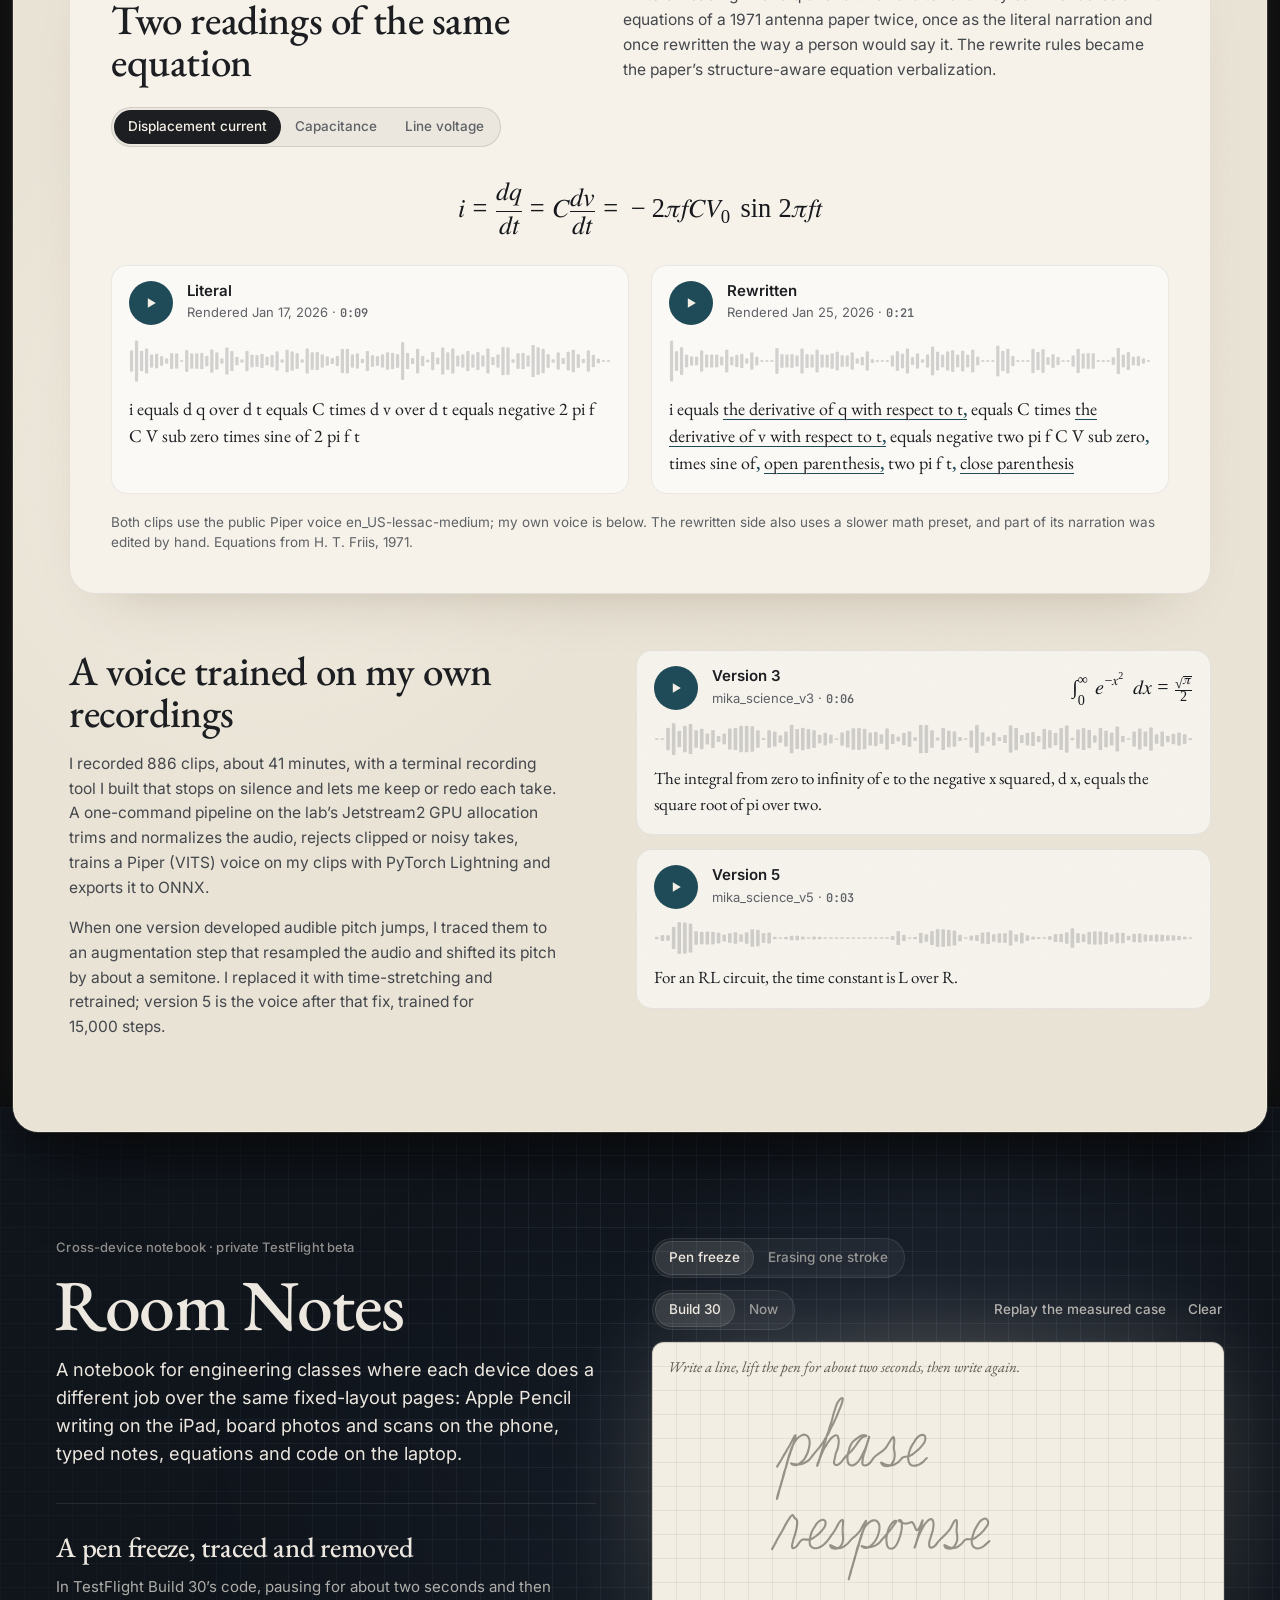
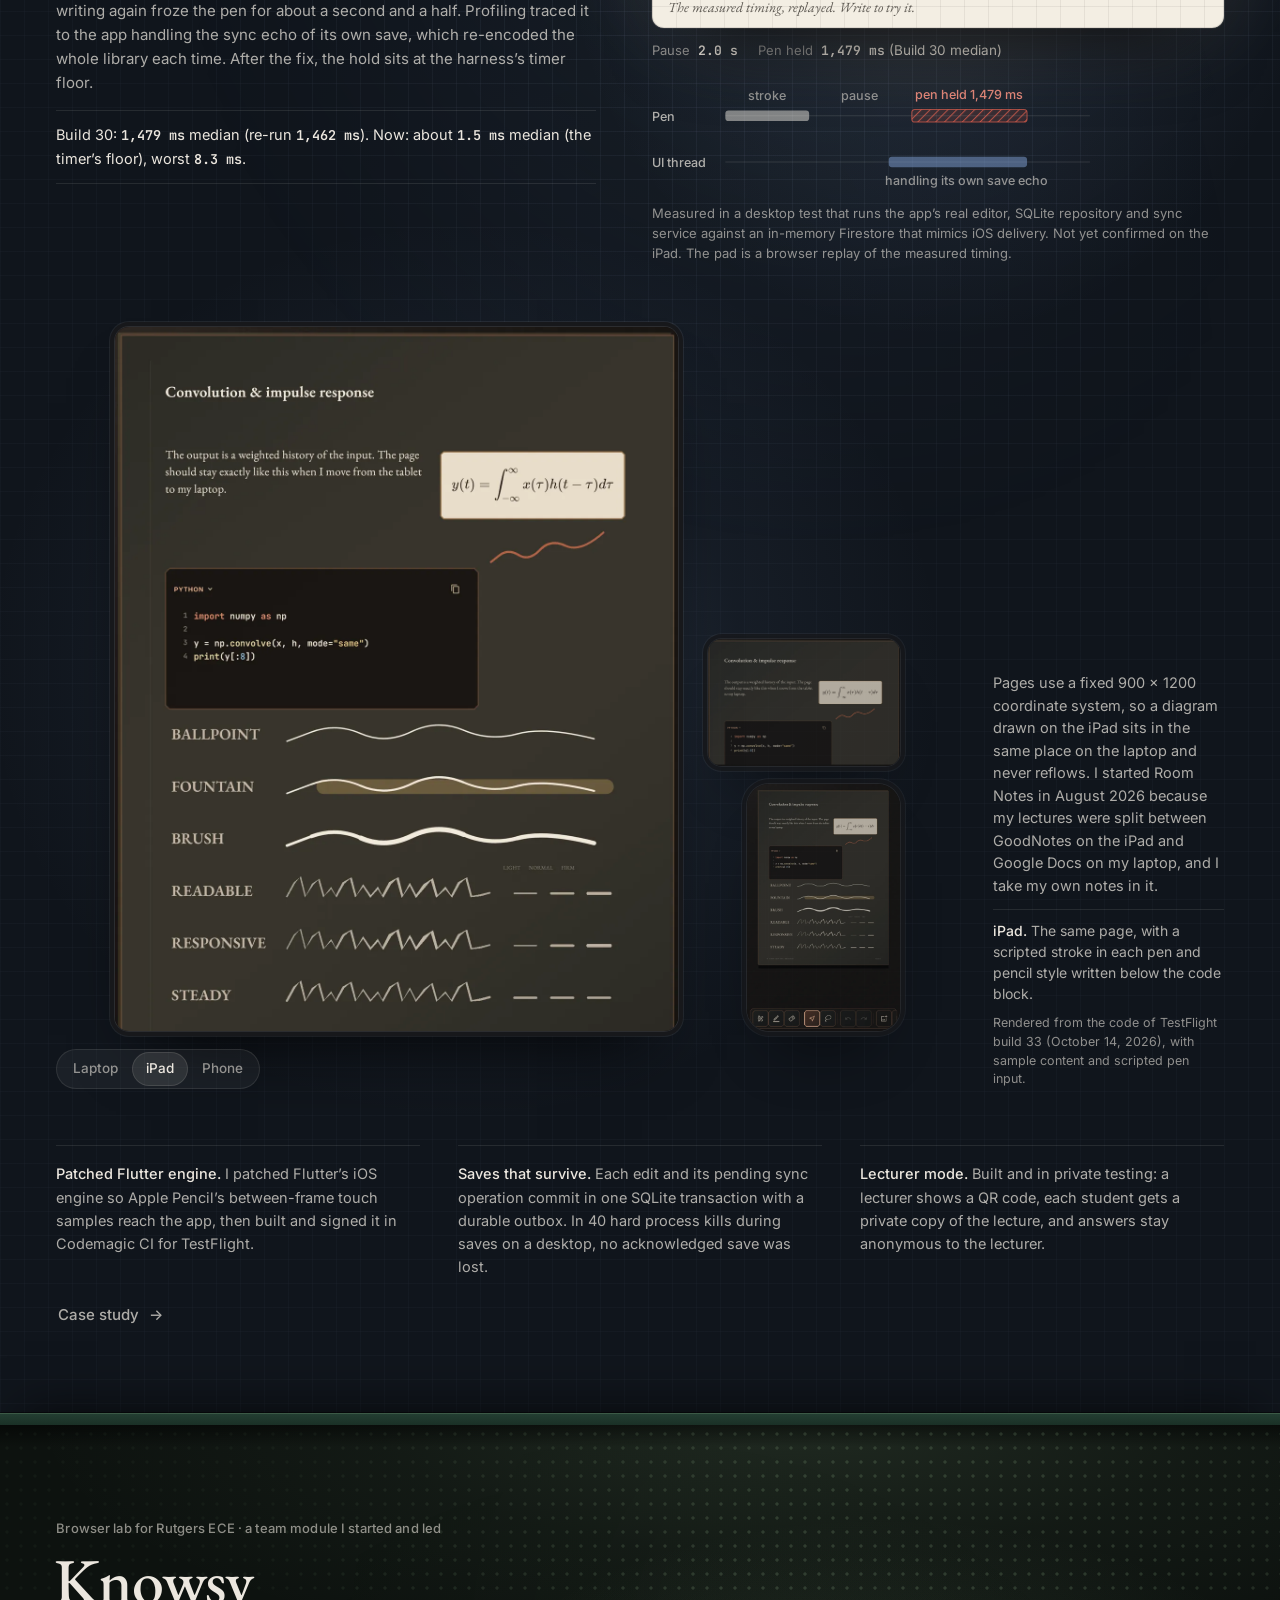
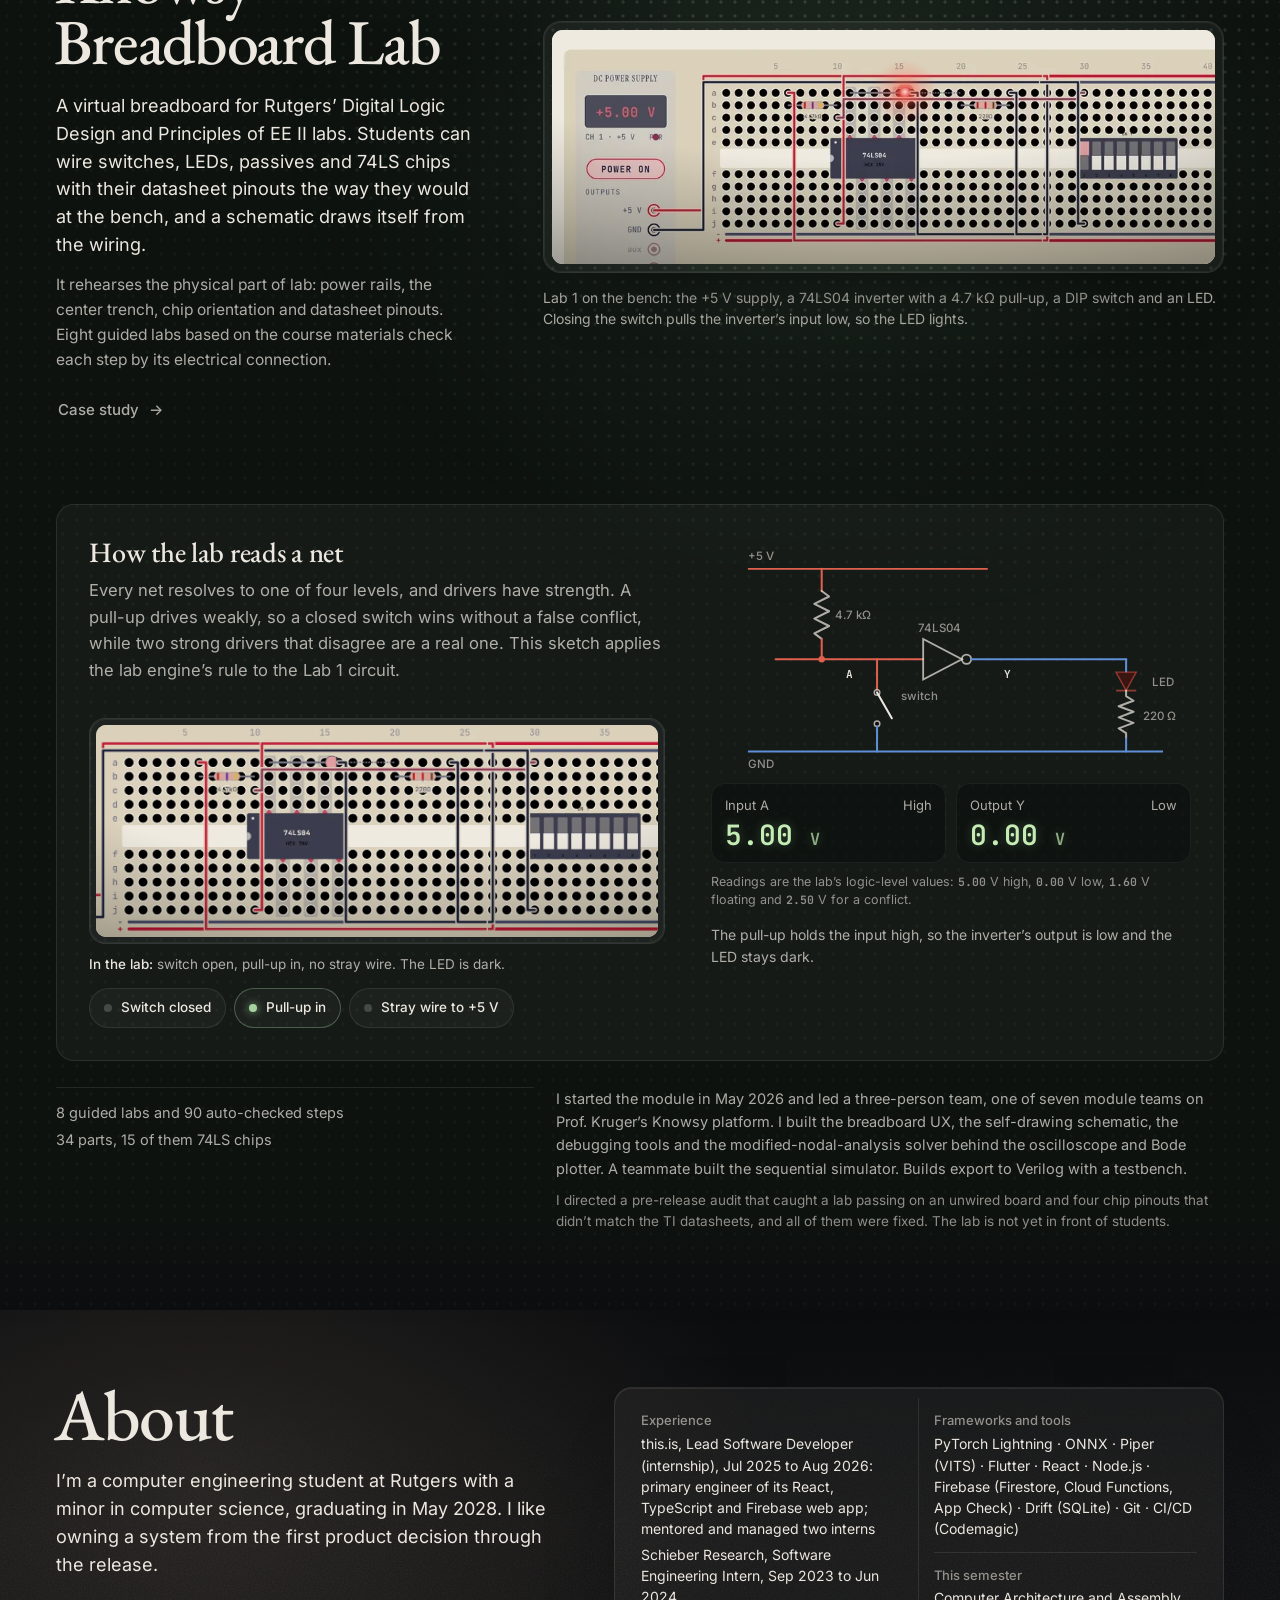
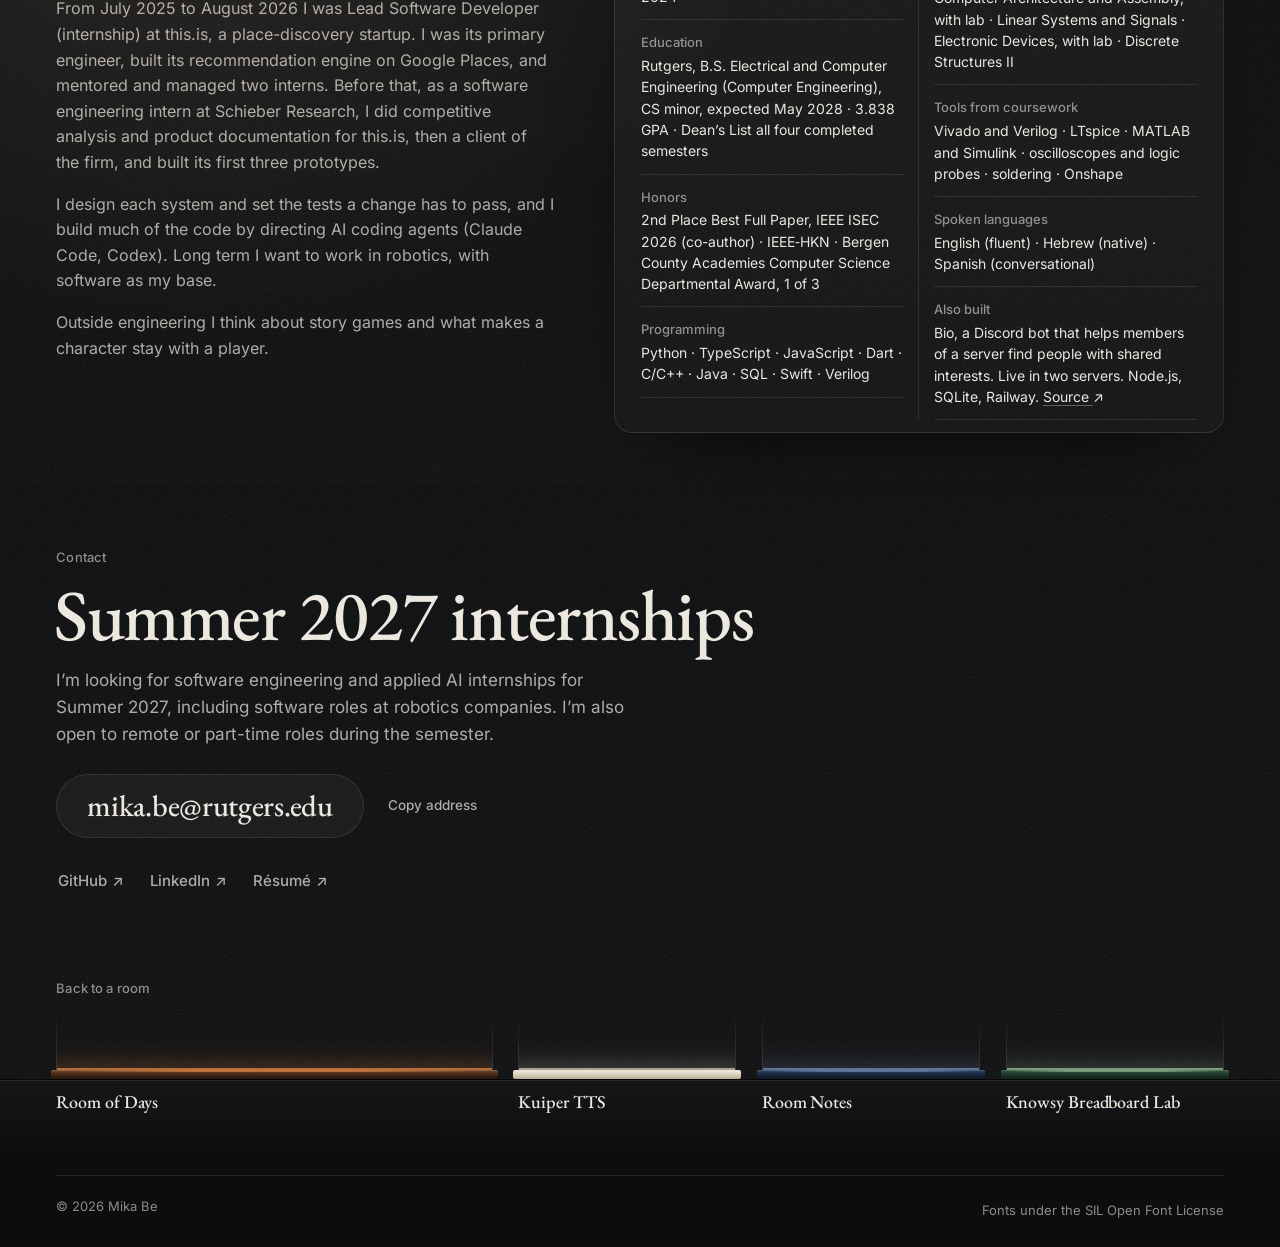
==== commit b21973a1: "Kuiper: say the voices were trained, as Mika stated, not fine-tuned He said on 2026-09-29: "i traine" ====
--- a/index.html
+++ b/index.html
@@ -309,8 +309,8 @@
         <div class="voice" data-reveal>
           <div class="voice-copy">
             <h3>A voice trained on my own recordings</h3>
-            <p class="body-2">I recorded 886 clips, about 41 minutes, with a terminal recording tool I built that stops on silence and lets me keep or redo each take. A one-command pipeline on the lab’s Jetstream2 GPU allocation trims and normalizes the audio, rejects clipped or noisy takes, fine-tunes a pretrained Piper (VITS) voice on my clips with PyTorch Lightning and exports it to ONNX.</p>
-            <p class="body-2">When one version developed audible pitch jumps, I traced them to an augmentation step that resampled the audio and shifted its pitch by about a semitone. I replaced it with time-stretching and retrained<span data-flag="voiceV5">; version 5 is the voice after that fix, fine-tuned for 15,000&nbsp;steps</span>.</p>
+            <p class="body-2">I recorded 886 clips, about 41 minutes, with a terminal recording tool I built that stops on silence and lets me keep or redo each take. A one-command pipeline on the lab’s Jetstream2 GPU allocation trims and normalizes the audio, rejects clipped or noisy takes, trains a Piper (VITS) voice on my clips with PyTorch Lightning and exports it to ONNX.</p>
+            <p class="body-2">When one version developed audible pitch jumps, I traced them to an augmentation step that resampled the audio and shifted its pitch by about a semitone. I replaced it with time-stretching and retrained<span data-flag="voiceV5">; version 5 is the voice after that fix, trained for 15,000&nbsp;steps</span>.</p>
           </div>
           <div class="voice-players">
             <div class="player" data-player data-clip="voice-v3-gaussian" data-label="version 3 of my voice reading the Gaussian integral">
